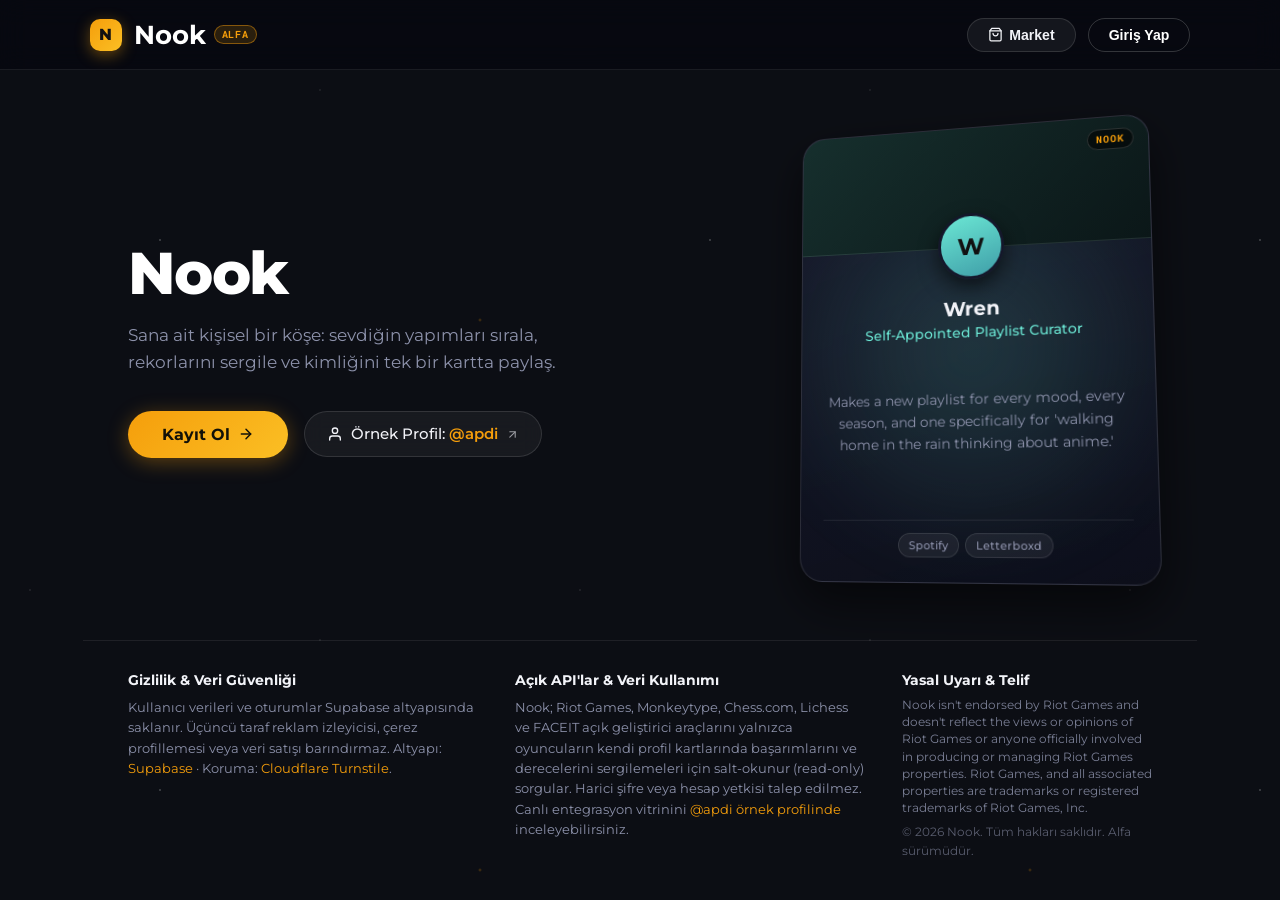
==== index.html @ 64ebdf40 "feat: Add mobile "Add Card" companion card and enhance section management for owners" ====
<!DOCTYPE html>
<html lang="tr">
<head>
    <meta charset="UTF-8">
    <base href="/">
    <meta name="viewport" content="width=device-width, initial-scale=1.0">
    <title>Nook</title>
    <link rel="preconnect" href="https://fonts.googleapis.com">
    <link rel="preconnect" href="https://fonts.gstatic.com" crossorigin>
    <!-- Erken Tema & Font Bootstrap (Zero Waste Critical Asset Loading) -->
    <script>
        (function() {
            try {
                var path = window.location.pathname;
                var cleanPath = path.replace(/^\/Nook\/?/i, '/');
                var match = cleanPath.match(/^\/@([a-zA-Z0-9_]{3,20})(?:\/.*)?$/);
                var user = match ? match[1] : new URLSearchParams(window.location.search).get('user');
                var themeId = 'default';
                var fontUrl = 'https://fonts.googleapis.com/css2?family=Montserrat:wght@400;500;600;700&family=Roboto+Mono:wght@400;500&display=swap';
                var primaryColor = null;

                if (user) {
                    var cached = localStorage.getItem('nook_profile_' + user) || localStorage.getItem('nook_profile_' + user.toLowerCase());
                    if (cached) {
                        var parsed = JSON.parse(cached);
                        if (parsed && parsed.theme_config) {
                            var rawThemeId = parsed.theme_config.theme_id;
                            if (rawThemeId && rawThemeId !== 'default' && /^[a-z0-9_-]{1,50}$/i.test(rawThemeId)) {
                                themeId = rawThemeId;
                            }
                            var rawColor = parsed.theme_config.primary_color;
                            if (typeof rawColor === 'string' && /^#[0-9a-fA-F]{3,8}$/.test(rawColor.trim())) {
                                primaryColor = rawColor.trim();
                            }
                        }
                    }
                }

                if (themeId === 'obsidian-minimal') {
                    fontUrl = 'https://fonts.googleapis.com/css2?family=Cormorant+Garamond:ital,wght@0,400;0,600;0,700;1,400;1,600&family=Plus+Jakarta+Sans:wght@400;500;600;700&display=swap';
                }

                if (themeId !== 'default') {
                    document.documentElement.setAttribute('data-theme', themeId);
                    
                    var themeLink = document.createElement('link');
                    themeLink.id = 'nook-theme-stylesheet';
                    themeLink.rel = 'stylesheet';
                    themeLink.setAttribute('data-loaded-theme', themeId);
                    themeLink.href = 'themes/' + themeId + '/theme.css';
                    document.head.appendChild(themeLink);
                }

                if (primaryColor) {
                    document.documentElement.style.setProperty('--accent-color', primaryColor);
                }

                var fontLink = document.createElement('link');
                fontLink.id = 'nook-theme-fonts';
                fontLink.rel = 'stylesheet';
                fontLink.href = fontUrl;
                document.head.appendChild(fontLink);
            } catch(e) {}
        })();
    </script>
    <meta name="description" content="Sana ait kişisel bir köşe: sevdiğin yapımları sırala, rekorlarını sergile ve kimliğini tek bir kartta paylaş.">
    <meta name="theme-color" content="#0b0e14">
    <meta name="referrer" content="no-referrer-when-downgrade">

    <!-- Favicon & PWA İkonları -->
    <link rel="icon" type="image/svg+xml" href="favicon.svg">
    <link rel="apple-touch-icon" href="favicon.svg">
    <link rel="canonical" href="https://nookhub.space/">

    <!-- Open Graph (Sosyal Medya & Discord Paylaşım Önizlemesi) -->
    <meta property="og:type" content="website">
    <meta property="og:site_name" content="Nook">
    <meta property="og:title" content="Nook — Kişisel Dijital Köşen">
    <meta property="og:description" content="Sana ait kişisel bir köşe: sevdiğin yapımları sırala, rekorlarını sergile ve kimliğini tek bir kartta paylaş.">
    <meta property="og:url" content="https://nookhub.space/">
    <meta property="og:image" content="https://nookhub.space/og-image.png">
    <meta property="og:image:secure_url" content="https://nookhub.space/og-image.png">
    <meta property="og:image:type" content="image/png">
    <meta property="og:image:width" content="1200">
    <meta property="og:image:height" content="630">
    <meta property="og:image:alt" content="Nook">

    <!-- Twitter Card -->
    <meta name="twitter:card" content="summary_large_image">
    <meta name="twitter:title" content="Nook — Kişisel Dijital Köşen">
    <meta name="twitter:description" content="Sana ait kişisel bir köşe: sevdiğin yapımları sırala, rekorlarını sergile ve kimliğini tek bir kartta paylaş.">
    <meta name="twitter:image" content="https://nookhub.space/og-image.png">
    
    <!-- Modüler CSS Katmanları (Cascade Sırası) -->
    <link rel="stylesheet" href="css/tokens.css">
    <link rel="stylesheet" href="css/base.css">
    <link rel="stylesheet" href="css/landing.css">
    <link rel="stylesheet" href="css/front.css">
    <link rel="stylesheet" href="css/back.css">
    <link rel="stylesheet" href="css/modal.css">
    <link rel="stylesheet" href="css/auth.css">

    <script>
        // Profil açılıyorsa ilk frame'den itibaren siyah yükleme ekranını hazırla
        (function() {
            var path = window.location.pathname;
            var cleanPath = path.replace(/^\/Nook\/?/i, '/');
            var match = cleanPath.match(/^\/@([a-zA-Z0-9_]{3,20})(?:\/.*)?$/);
            var initialUser = match ? match[1] : new URLSearchParams(window.location.search).get('user')?.trim();
            window.initialUserParam = initialUser;
            if (initialUser) {
                document.documentElement.classList.add('is-profile-loading');
            }
        })();
    </script>
</head>
<body>

    <!-- 1. PROFİL YÜKLEME EKRANI (FOUC Önleyici & Hata Durumu) -->
    <div id="app-loading-screen" class="app-loading-screen">
        <div class="app-loading-content">
            <div class="app-loading-brand" id="app-loading-brand">N</div>
            <div class="app-loading-user-wrap">
                <span id="app-loading-user" class="app-loading-user"></span>
            </div>
            <div class="app-loading-bar" id="app-loading-bar">
                <div class="app-loading-bar-inner"></div>
            </div>
            <div class="app-loading-error-hint" id="app-loading-error-hint"></div>
        </div>
    </div>
    <script>
        if (initialUserParam) {
            const initialUserEl = document.getElementById('app-loading-user');
            if (initialUserEl) initialUserEl.textContent = initialUserParam;
        }
    </script>

    <!-- 2. İZOLE LANDING PAGE (Karşılama Ekranı) -->
    <div id="landing-screen" class="landing-screen" style="display: none;">
        <div class="landing-starfield"></div>
        
        <!-- 2.1: Sade Üst Menü -->
        <nav class="landing-navbar">
            <a href="./" class="landing-nav-brand">
                <div class="landing-nav-logo-box">N</div>
                <div class="landing-brand-col">
                    <span class="landing-nav-brand-text">Nook</span>
                    <span class="landing-nav-badge">ALFA</span>
                </div>
            </a>
            
            <div class="landing-nav-actions">
                <button type="button" class="landing-nav-login-btn nav-market-trigger-btn" id="landing-market-btn" style="background: rgba(255, 255, 255, 0.06); border: 1px solid rgba(255, 255, 255, 0.12); color: var(--landing-text-primary); display: inline-flex; align-items: center; gap: 6px;">
                    <svg viewBox="0 0 24 24" width="15" height="15" fill="none" stroke="currentColor" stroke-width="2" stroke-linecap="round" stroke-linejoin="round">
                        <path d="M6 2L3 6v14a2 2 0 0 0 2 2h14a2 2 0 0 0 2-2V6l-3-4z"></path>
                        <line x1="3" y1="6" x2="21" y2="6"></line>
                        <path d="M16 10a4 4 0 0 1-8 0"></path>
                    </svg>
                    <span>Market</span>
                </button>

                <button id="hero-login-btn" class="landing-nav-login-btn">Giriş Yap</button>
                
                <div id="landing-user-menu" class="landing-nav-user-menu" style="display: none;">
                    <button class="landing-nav-user-trigger" id="landing-user-trigger">
                        <span id="landing-user-name" class="landing-nav-user-name">Kullanıcı</span>
                        <svg viewBox="0 0 24 24" width="16" height="16" fill="none" stroke="currentColor" stroke-width="2" stroke-linecap="round" stroke-linejoin="round"><polyline points="6 9 12 15 18 9"></polyline></svg>
                    </button>
                    <div class="landing-nav-dropdown" id="landing-nav-dropdown">
                        <a href="#" id="landing-go-profile" class="landing-nav-dropdown-item">Sayfam</a>
                        <button id="landing-logout-btn" class="landing-nav-dropdown-item text-danger">Çıkış Yap</button>
                    </div>
                </div>
            </div>
        </nav>

        <!-- İçerik Kapsayıcısı -->
        <main class="landing-main-wrap">

            <!-- 2.2: Hero Bölümü (Sade Manşet & 3D Flip Kart) -->
            <section class="landing-hero" id="about">
                <div class="landing-hero-left">
                    <h1 class="landing-hero-title">Nook</h1>
                    <p class="landing-hero-subtitle">
                        Sana ait kişisel bir köşe: sevdiğin yapımları sırala, rekorlarını sergile ve kimliğini tek bir kartta paylaş.
                    </p>
                    <div class="landing-hero-cta-group">
                        <button class="landing-hero-cta-btn" id="hero-start-btn">
                            Kayıt Ol
                            <svg width="16" height="16" viewBox="0 0 24 24" fill="none" stroke="currentColor" stroke-width="2.2" stroke-linecap="round" stroke-linejoin="round">
                                <line x1="5" y1="12" x2="19" y2="12"></line>
                                <polyline points="12 5 19 12 12 19"></polyline>
                            </svg>
                        </button>
                        <a href="/@apdi" class="landing-hero-demo-link" id="hero-demo-link" title="Örnek Profili İncele (@apdi)">
                            <svg width="16" height="16" viewBox="0 0 24 24" fill="none" stroke="currentColor" stroke-width="2" stroke-linecap="round" stroke-linejoin="round">
                                <path d="M20 21v-2a4 4 0 0 0-4-4H8a4 4 0 0 0-4 4v2"></path>
                                <circle cx="12" cy="7" r="4"></circle>
                            </svg>
                            <span>Örnek Profil: <strong>@apdi</strong></span>
                            <svg width="13" height="13" viewBox="0 0 24 24" fill="none" stroke="currentColor" stroke-width="2" stroke-linecap="round" stroke-linejoin="round" class="landing-demo-arrow">
                                <line x1="7" y1="17" x2="17" y2="7"></line>
                                <polyline points="7 7 17 7 17 17"></polyline>
                            </svg>
                        </a>
                    </div>
                </div>

                <div class="landing-hero-right">
                    <div class="tilted-visual-wrapper">
                        <div class="flip-card-inner" id="hero-flip-card">
                            <!-- Ön Yüz: Dinamik Demo Profil Kartı -->
                            <div class="flip-card-front" id="flip-front-trigger" style="cursor: pointer;" title="Giriş / Kayıt için tıkla">
                                <div class="nook-profile-card nook-user-card-preview" data-nook-card data-nook-key="hero-card"></div>
                            </div>

                            <!-- Arka Yüz: Giriş ve Kayıt Formu -->
                            <div class="flip-card-back">
                                <div class="landing-box" id="main-landing-box">
                                    <button class="landing-box-close" id="flip-back-btn">&times;</button>
                                    <h2 id="landing-main-title" class="landing-title">Nook</h2>
                                    
                                    <div class="landing-form-container" id="landing-main-form">
                                        <div id="landing-username-group">
                                            <input type="text" id="landing-username" class="landing-auth-input" placeholder="Kullanıcı Adı (Örn: apdi)" autocomplete="off">
                                        </div>
                                        <div>
                                            <input type="email" id="landing-email" class="landing-auth-input" placeholder="E-posta" autocomplete="email">
                                        </div>
                                        <div>
                                            <input type="password" id="landing-password" class="landing-auth-input" placeholder="Şifre">
                                        </div>
                                        <div class="landing-aux-links" id="landing-aux-links">
                                            <button type="button" class="auth-link-btn" id="landing-forgot-trigger">Şifremi unuttum</button>
                                        </div>
                                        <div class="auth-error-box" id="landing-error-box" style="display: none;"></div>
                                        
                                        <div id="landing-turnstile" class="cf-turnstile"></div>

                                        <button id="landing-submit-btn" class="landing-submit-btn">Giriş Yap</button>
                                        
                                        <div class="landing-auth-switch">
                                            <span id="landing-switch-text">Hesabın yok mu?</span>
                                            <button type="button" id="landing-switch-action" class="landing-auth-switch-btn">Kayıt Ol</button>
                                        </div>
                                    </div>

                                    <div class="landing-form-container" id="landing-forgot-form" style="display: none;">
                                        <p class="auth-info-desc">Hesabına kayıtlı e-posta adresini gir, sana şifre sıfırlama bağlantısı gönderelim.</p>
                                        <div>
                                            <input type="email" id="landing-forgot-email" class="landing-auth-input" placeholder="E-posta" autocomplete="email">
                                        </div>
                                        <div class="auth-error-box" id="landing-forgot-error-box" style="display: none;"></div>
                                        <div id="landing-forgot-turnstile" class="cf-turnstile"></div>
                                        <button id="landing-forgot-submit-btn" class="landing-submit-btn">Sıfırlama Bağlantısı Gönder</button>
                                        <div class="landing-auth-switch">
                                            <button type="button" id="landing-forgot-back-btn" class="landing-auth-switch-btn">← Giriş Yap'a Dön</button>
                                        </div>
                                    </div>
                                </div>
                            </div>
                        </div>
                    </div>
                </div>
            </section>

            <!-- 2.3: Sade Alfa Footer (Veri Politikası, API Bilgilendirmesi & Yasal Uyarı) -->
            <footer class="landing-alfa-footer">
                <div class="alfa-footer-col">
                    <h4>Gizlilik &amp; Veri Güvenliği</h4>
                    <p>Kullanıcı verileri ve oturumlar Supabase altyapısında saklanır. Üçüncü taraf reklam izleyicisi, çerez profillemesi veya veri satışı barındırmaz. Altyapı: <a href="https://supabase.com" target="_blank" rel="noopener">Supabase</a> · Koruma: <a href="https://www.cloudflare.com/products/turnstile/" target="_blank" rel="noopener">Cloudflare Turnstile</a>.</p>
                </div>
                <div class="alfa-footer-col">
                    <h4>Açık API'lar &amp; Veri Kullanımı</h4>
                    <p>Nook; Riot Games, Monkeytype, Chess.com, Lichess ve FACEIT açık geliştirici araçlarını yalnızca oyuncuların kendi profil kartlarında başarımlarını ve derecelerini sergilemeleri için salt-okunur (read-only) sorgular. Harici şifre veya hesap yetkisi talep edilmez. Canlı entegrasyon vitrinini <a href="/@apdi">@apdi örnek profilinde</a> inceleyebilirsiniz.</p>
                </div>
                <div class="alfa-footer-col">
                    <h4>Yasal Uyarı &amp; Telif</h4>
                    <p style="font-size: 0.74rem; line-height: 1.45; opacity: 0.85; margin-bottom: 6px;">Nook isn't endorsed by Riot Games and doesn't reflect the views or opinions of Riot Games or anyone officially involved in producing or managing Riot Games properties. Riot Games, and all associated properties are trademarks or registered trademarks of Riot Games, Inc.</p>
                    <p style="font-size: 0.74rem; opacity: 0.6;">&copy; 2026 Nook. Tüm hakları saklıdır. Alfa sürümüdür.</p>
                </div>
            </footer>
        </main>
    </div>

    <!-- 3. PROFİL ÜST MENÜ BARI (Top Nav) -->
    <header class="top-nav" id="profileTopNav" style="display: none;">
        <a href="./" class="top-nav-brand" id="topNavHome" title="Landing Page">
            <span class="nav-logo">N</span>
            <span class="nav-brand-text">Nook</span>
        </a>
        <div class="top-nav-actions">
            <!-- Market Butonu -->
            <button class="top-nav-btn nav-market-trigger-btn" id="nav-market-trigger" title="Tema Marketi">
                <svg viewBox="0 0 24 24" width="16" height="16" fill="none" stroke="currentColor" stroke-width="2" stroke-linecap="round" stroke-linejoin="round">
                    <path d="M6 2L3 6v14a2 2 0 0 0 2 2h14a2 2 0 0 0 2-2V6l-3-4z"></path>
                    <line x1="3" y1="6" x2="21" y2="6"></line>
                    <path d="M16 10a4 4 0 0 1-8 0"></path>
                </svg>
                <span class="login-text">Market</span>
            </button>

            <!-- Giriş yapılmadığında görünen buton -->
            <button class="top-nav-btn" id="auth-login-trigger" title="Giriş Yap">
                <svg viewBox="0 0 24 24" width="16" height="16" fill="none" stroke="currentColor" stroke-width="2" stroke-linecap="round" stroke-linejoin="round">
                    <path d="M20 21v-2a4 4 0 0 0-4-4H8a4 4 0 0 0-4 4v2"></path>
                    <circle cx="12" cy="7" r="4"></circle>
                </svg>
                <span class="login-text" id="auth-login-text">Giriş Yap</span>
            </button>

            <!-- Giriş yapıldığında görünen profil dropdown menüsü -->
            <div class="user-dropdown-wrapper" id="profile-user-menu" style="display: none;">
                <button class="top-nav-btn" id="profile-user-trigger" title="Kullanıcı Menüsü">
                    <svg viewBox="0 0 24 24" width="16" height="16" fill="none" stroke="currentColor" stroke-width="2" stroke-linecap="round" stroke-linejoin="round">
                        <path d="M20 21v-2a4 4 0 0 0-4-4H8a4 4 0 0 0-4 4v2"></path>
                        <circle cx="12" cy="7" r="4"></circle>
                    </svg>
                    <span class="login-text" id="profile-user-name">Kullanıcı</span>
                    <svg viewBox="0 0 24 24" width="13" height="13" fill="none" stroke="currentColor" stroke-width="2.5" stroke-linecap="round" stroke-linejoin="round" style="margin-left: 2px; opacity: 0.7;">
                        <polyline points="6 9 12 15 18 9"></polyline>
                    </svg>
                </button>
                <div class="user-dropdown-panel" id="profile-user-dropdown">
                    <button type="button" class="user-dropdown-item" id="nav-item-account">
                        <svg viewBox="0 0 24 24" width="15" height="15" fill="none" stroke="currentColor" stroke-width="2" stroke-linecap="round" stroke-linejoin="round" style="margin-right: 8px;">
                            <path d="M20 21v-2a4 4 0 0 0-4-4H8a4 4 0 0 0-4 4v2"></path>
                            <circle cx="12" cy="7" r="4"></circle>
                        </svg>
                        Hesabım
                    </button>
                    <button type="button" class="user-dropdown-item" id="nav-item-copy-link">
                        <svg viewBox="0 0 24 24" width="15" height="15" fill="none" stroke="currentColor" stroke-width="2" stroke-linecap="round" stroke-linejoin="round" style="margin-right: 8px;">
                            <rect x="9" y="9" width="13" height="13" rx="2" ry="2"></rect>
                            <path d="M5 15H4a2 2 0 0 1-2-2V4a2 2 0 0 1 2-2h9a2 2 0 0 1 2 2v1"></path>
                        </svg>
                        Sayfa Linkini Kopyala
                    </button>
                    <button type="button" class="user-dropdown-item" id="nav-item-sections">
                        <svg viewBox="0 0 24 24" width="15" height="15" fill="none" stroke="currentColor" stroke-width="2" stroke-linecap="round" stroke-linejoin="round" style="margin-right: 8px;">
                            <rect x="3" y="3" width="7" height="7" rx="1.5"></rect>
                            <rect x="14" y="3" width="7" height="7" rx="1.5"></rect>
                            <rect x="3" y="14" width="7" height="7" rx="1.5"></rect>
                            <line x1="17.5" y1="14" x2="17.5" y2="21"></line>
                            <line x1="14" y1="17.5" x2="21" y2="17.5"></line>
                        </svg>
                        Alanları Yönet
                    </button>
                    <button type="button" class="user-dropdown-item" id="nav-item-appearance">
                        <span class="user-theme-dot" id="nav-theme-dot"></span>
                        <span style="flex: 1; text-align: left;">Görünüm & Tema</span>
                        <svg viewBox="0 0 24 24" width="14" height="14" fill="none" stroke="currentColor" stroke-width="2" stroke-linecap="round" stroke-linejoin="round" style="opacity: 0.65;">
                            <circle cx="12" cy="12" r="3"></circle>
                            <path d="M19.4 15a1.65 1.65 0 0 0 .33 1.82l.06.06a2 2 0 0 1 0 2.83 2 2 0 0 1-2.83 0l-.06-.06a1.65 1.65 0 0 0-1.82-.33 1.65 1.65 0 0 0-1 1.51V21a2 2 0 0 1-2 2 2 2 0 0 1-2-2v-.09A1.65 1.65 0 0 0 9 19.4a1.65 1.65 0 0 0-1.82.33l-.06.06a2 2 0 0 1-2.83 0 2 2 0 0 1 0-2.83l.06-.06a1.65 1.65 0 0 0 .33-1.82 1.65 1.65 0 0 0-1.51-1H3a2 2 0 0 1-2-2 2 2 0 0 1 2-2h.09A1.65 1.65 0 0 0 4.6 9a1.65 1.65 0 0 0-.33-1.82l-.06-.06a2 2 0 0 1 0-2.83 2 2 0 0 1 2.83 0l.06.06a1.65 1.65 0 0 0 1.82.33H9a1.65 1.65 0 0 0 1-1.51V3a2 2 0 0 1 2-2 2 2 0 0 1 2 2v.09a1.65 1.65 0 0 0 1 1.51 1.65 1.65 0 0 0 1.82-.33l.06-.06a2 2 0 0 1 2.83 0 2 2 0 0 1 0 2.83l-.06.06a1.65 1.65 0 0 0-.33 1.82V9a1.65 1.65 0 0 0 1.51 1H21a2 2 0 0 1 2 2 2 2 0 0 1-2 2h-.09a1.65 1.65 0 0 0-1.51 1z"></path>
                        </svg>
                    </button>
                    <button type="button" class="user-dropdown-item text-danger" id="nav-item-logout">
                        <svg viewBox="0 0 24 24" width="15" height="15" fill="none" stroke="currentColor" stroke-width="2" stroke-linecap="round" stroke-linejoin="round" style="margin-right: 8px;">
                            <path d="M9 21H5a2 2 0 0 1-2-2V5a2 2 0 0 1 2-2h4"></path>
                            <polyline points="16 17 21 12 16 7"></polyline>
                            <line x1="21" y1="12" x2="9" y2="12"></line>
                        </svg>
                        Çıkış Yap
                    </button>
                </div>
            </div>
        </div>
    </header>

    <!-- Arka plan ortamı -->
    <div class="ambient-background" id="ambientBackground" style="display: none;"></div>

    <!-- Sahne ve 5:7 Kart Kapsayıcısı -->
    <main class="stage" id="profileStage" style="display: none;">
        <div class="card-container" id="cardContainer">
            <!-- Sol Kenar: Ribbon / Flag Butonları -->
            <div class="card-flags-wrapper" id="cardFlagsWrapper">
                <button type="button" class="card-flag-btn flag-trophies" id="triggerTrophiesBtn" data-section="gaming" hidden aria-label="Gaming" title="Gaming (Oyunlar)">
                    <span class="flag-icon">
                        <svg viewBox="0 0 24 24" width="16" height="16" fill="none" stroke="currentColor" stroke-width="2.2" stroke-linecap="round" stroke-linejoin="round">
                            <line x1="6" y1="12" x2="10" y2="12"></line>
                            <line x1="8" y1="10" x2="8" y2="14"></line>
                            <line x1="15" y1="13" x2="15.01" y2="13"></line>
                            <line x1="18" y1="11" x2="18.01" y2="11"></line>
                            <rect x="2" y="6" width="20" height="12" rx="4"></rect>
                        </svg>
                    </span>
                </button>
                <button type="button" class="card-flag-btn flag-widgets" id="triggerWidgetsBtn" data-section="widgets" hidden aria-label="Widgets" title="Widgets (Yetenek & Alışkanlık)">
                    <span class="flag-icon">
                        <svg viewBox="0 0 24 24" width="16" height="16" fill="none" stroke="currentColor" stroke-width="2.2" stroke-linecap="round" stroke-linejoin="round">
                            <rect x="3" y="3" width="7" height="7" rx="1.5"></rect>
                            <rect x="14" y="3" width="7" height="7" rx="1.5"></rect>
                            <rect x="14" y="14" width="7" height="7" rx="1.5"></rect>
                            <rect x="3" y="14" width="7" height="7" rx="1.5"></rect>
                        </svg>
                    </span>
                </button>
                <button type="button" class="card-flag-btn flag-achievements" id="triggerAchievementsBtn" data-section="achievements" hidden aria-label="Trophies (Beta)" title="Trophies (Beta)">
                    <span class="flag-icon">
                        <svg viewBox="0 0 24 24" width="16" height="16" fill="none" stroke="currentColor" stroke-width="2.2" stroke-linecap="round" stroke-linejoin="round">
                            <path d="M6 9H4.5a2.5 2.5 0 0 1 0-5H6"></path>
                            <path d="M18 9h1.5a2.5 2.5 0 0 0 0-5H18"></path>
                            <path d="M4 22h16"></path>
                            <path d="M10 14.66V17c0 .55-.45 1-1 1H7v4h10v-4h-2c-.55 0-1-.45-1-1v-2.34"></path>
                            <path d="M6 4h12a2 2 0 0 1 2 2v3a6 6 0 0 1-12 0V6a2 2 0 0 1 2-2z"></path>
                        </svg>
                    </span>
                </button>
                <button type="button" class="card-flag-btn flag-showcase" id="triggerShowcaseBtn" data-section="showcase" hidden aria-label="Showcase" title="Showcase (Vitrin)">
                    <span class="flag-icon">
                        <svg viewBox="0 0 24 24" width="16" height="16" fill="none" stroke="currentColor" stroke-width="2.2" stroke-linecap="round" stroke-linejoin="round">
                            <polygon points="12 2 15.09 8.26 22 9.27 17 14.14 18.18 21.02 12 17.77 5.82 21.02 7 14.14 2 9.27 8.91 8.26 12 2"></polygon>
                        </svg>
                    </span>
                </button>
                <!-- Alan Ekle Flag'i (Yalnızca sahip için, 4 alanın tümü ekliyse gizlenir) -->
                <button type="button" class="card-flag-btn flag-add" id="triggerAddSectionBtn" aria-label="Alan Ekle" title="Alan Ekle" hidden>
                    <span class="flag-icon">
                        <svg viewBox="0 0 24 24" width="16" height="16" fill="none" stroke="currentColor" stroke-width="2.6" stroke-linecap="round" stroke-linejoin="round">
                            <line x1="12" y1="5" x2="12" y2="19"></line>
                            <line x1="5" y1="12" x2="19" y2="12"></line>
                        </svg>
                    </span>
                </button>
            </div>

            <div class="nook-card" id="nookCard">
                
                <!-- ÖN YÜZ (VİTRİN) -->
                <section class="card-face card-front" id="cardFront">
                    <div class="theme-overlay" aria-hidden="true"></div>
                    <!-- 1. Bölge: Üst Kimlik -->
                    <header class="identity-zone">
                        <div class="banner-box">
                            <img src="" alt="Banner" class="banner-img" id="bannerImg">
                        </div>
                        <div class="avatar-box">
                            <img src="" alt="Avatar" class="avatar-img" id="avatarImg">
                        </div>
                        <h1 class="profile-name" id="profileName">-</h1>
                        <p class="profile-title" id="profileTitle">-</p>
                    </header>

                    <!-- 2. Bölge: Esnek Gövde (Alıntı / Bio) -->
                    <div class="bio-zone">
                        <p class="profile-bio" id="profileBio">-</p>
                    </div>

                    <!-- 3. Bölge: Taban (Tag Izgarası) -->
                    <footer class="tags-zone" id="tagsZone">
                        <div class="tags-grid" id="tagsGrid"></div>
                    </footer>
                </section>

                <!-- ARKA YÜZ (SAF BAĞLANTILAR) -->
                <section class="card-face card-back" id="cardBack">
                    <div class="theme-overlay" aria-hidden="true"></div>
                    <div class="back-links-container" id="backLinksContainer">
                        <header class="back-links-header">
                            <button class="nook-icon-btn back-btn" id="flipToFrontBtn" data-action="flip-to-front" title="Ön Yüze Dön">
                                <svg viewBox="0 0 24 24" width="18" height="18" fill="none" stroke="currentColor" stroke-width="2.5">
                                    <polyline points="15 18 9 12 15 6"></polyline>
                                </svg>
                            </button>
                            <div class="back-links-title-wrap">
                                <h2 class="back-links-title">Bağlantılar</h2>
                            </div>
                        </header>
                        <div class="back-links-body scrollable-fade" id="linksScrollWrap">
                            <div class="links-wrapper" id="links-wrapper"></div>
                        </div>
                    </div>
                </section>

            </div>
        </div>

        <!-- SOL SAHNE: DİNAMİK EŞLİKÇİ KART (GAMING / WIDGETS / TROPHIES WING) -->
        <div class="companion-card trophies-companion-card" id="trophiesCompanionCard" style="display: none;">
            <!-- Kök İçerik Alanı (Master & Detail) -->
            <div class="companion-view-master" id="trophiesMasterView">
                <div class="companion-header">
                    <div class="companion-title-row">
                        <div class="companion-brand brand-trophies" id="trophiesBrandWrap">
                            <div class="companion-brand-icon icon-trophies" id="trophiesBrandIcon">
                                <svg viewBox="0 0 24 24" width="16" height="16" fill="none" stroke="currentColor" stroke-width="2.2" stroke-linecap="round" stroke-linejoin="round">
                                    <line x1="6" y1="12" x2="10" y2="12"></line>
                                    <line x1="8" y1="10" x2="8" y2="14"></line>
                                    <line x1="15" y1="13" x2="15.01" y2="13"></line>
                                    <line x1="18" y1="11" x2="18.01" y2="11"></line>
                                    <rect x="2" y="6" width="20" height="12" rx="4"></rect>
                                </svg>
                            </div>
                            <h3 class="companion-title" id="trophiesMasterTitle">Gaming</h3>
                        </div>
                        <div class="companion-nav-right">
                            <!-- Alanı Kaldır Butonu (Yalnızca sahip için) -->
                            <button type="button" class="nook-icon-btn companion-action-btn section-delete-btn" id="trophiesSectionDeleteBtn" title="Alanı Kaldır" aria-label="Alanı Kaldır">
                                <svg viewBox="0 0 24 24" width="15" height="15" fill="none" stroke="currentColor" stroke-width="2">
                                    <polyline points="3 6 5 6 21 6"></polyline>
                                    <path d="M19 6v14a2 2 0 0 1-2 2H7a2 2 0 0 1-2-2V6m3 0V4a2 2 0 0 1 2-2h4a2 2 0 0 1 2 2v2"></path>
                                </svg>
                            </button>
                            <button class="nook-icon-btn companion-close-btn" id="trophiesCloseBtn" title="Kapat" aria-label="Kapat">
                                <svg viewBox="0 0 24 24" width="16" height="16" fill="none" stroke="currentColor" stroke-width="2.5" stroke-linecap="round" stroke-linejoin="round">
                                    <line x1="18" y1="6" x2="6" y2="18"></line>
                                    <line x1="6" y1="6" x2="18" y2="18"></line>
                                </svg>
                            </button>
                        </div>
                    </div>
                </div>
                <div class="companion-body scrollable-fade" id="trophiesMasterList"></div>
            </div>

            <!-- Gaming Detay Görünümü -->
            <div class="companion-view-detail" id="trophiesDetailView" style="display: none;">
                <div class="companion-header">
                    <div class="companion-title-row">
                        <div class="companion-nav-left">
                            <button type="button" class="companion-back-btn" id="trophiesBackBtn" title="Geri">
                                <svg viewBox="0 0 24 24" width="16" height="16" fill="none" stroke="currentColor" stroke-width="2.5" stroke-linecap="round" stroke-linejoin="round">
                                    <line x1="19" y1="12" x2="5" y2="12"></line>
                                    <polyline points="12 19 5 12 12 5"></polyline>
                                </svg>
                            </button>
                            <h3 class="companion-title" id="trophiesDetailTitle">Oyun</h3>
                        </div>
                        <div class="companion-nav-right">
                            <button type="button" class="nook-icon-btn companion-action-btn item-del-trigger-btn" id="trophiesDeleteActiveBtn" title="Oyunu Sil" style="display: none;">
                                <svg viewBox="0 0 24 24" width="15" height="15" fill="none" stroke="currentColor" stroke-width="2">
                                    <polyline points="3 6 5 6 21 6"></polyline>
                                    <path d="M19 6v14a2 2 0 0 1-2 2H7a2 2 0 0 1-2-2V6m3 0V4a2 2 0 0 1 2-2h4a2 2 0 0 1 2 2v2"></path>
                                </svg>
                            </button>
                            <button type="button" class="nook-icon-btn companion-edit-toggle-btn" id="trophiesEditToggleBtn" title="Oyunu Düzenle" style="display: none;">
                                <svg viewBox="0 0 24 24" width="15" height="15" fill="none" stroke="currentColor" stroke-width="2">
                                    <path d="M11 4H4a2 2 0 0 0-2 2v14a2 2 0 0 0 2 2h14a2 2 0 0 0 2-2v-7"></path>
                                    <path d="M18.5 2.5a2.121 2.121 0 0 1 3 3L12 15l-4 1 1-4 9.5-9.5z"></path>
                                </svg>
                            </button>
                            <button class="nook-icon-btn companion-close-btn" id="trophiesDetailCloseBtn" title="Kapat" aria-label="Kapat">
                                <svg viewBox="0 0 24 24" width="16" height="16" fill="none" stroke="currentColor" stroke-width="2.5" stroke-linecap="round" stroke-linejoin="round">
                                    <line x1="18" y1="6" x2="6" y2="18"></line>
                                    <line x1="6" y1="6" x2="18" y2="18"></line>
                                </svg>
                            </button>
                        </div>
                    </div>
                </div>
                <div class="companion-body scrollable-fade" id="trophiesDetailBody"></div>
                <div class="companion-footer" id="trophiesDetailFooter" style="display: none;"></div>
            </div>
        </div>

        <!-- SAĞ SAHNE: TOPS EŞLİKÇİ KART (SHOWCASE WING) -->
        <div class="companion-card tops-companion-card" id="topsCompanionCard" style="display: none;">
            <!-- Showcase Kök Liste Ekranı (Master View) -->
            <div class="companion-view-master" id="showcaseMasterView">
                <div class="companion-header">
                    <div class="companion-title-row">
                        <div class="companion-brand brand-showcase">
                            <div class="companion-brand-icon icon-showcase">
                                <svg viewBox="0 0 24 24" width="16" height="16" fill="none" stroke="currentColor" stroke-width="2" stroke-linecap="round" stroke-linejoin="round">
                                    <path d="M8 21h8"></path>
                                    <path d="M12 17v4"></path>
                                    <path d="M7 4h10v5a5 5 0 0 1-10 0V4z"></path>
                                    <path d="M7 6H4a2 2 0 0 0-2 2v1a4 4 0 0 0 4 4h1"></path>
                                    <path d="M17 6h3a2 2 0 0 1 2 2v1a4 4 0 0 1-4 4h-1"></path>
                                </svg>
                            </div>
                            <h3 class="companion-title">Showcase</h3>
                        </div>
                        <div class="companion-nav-right">
                            <!-- Alanı Kaldır Butonu (Yalnızca sahip için) -->
                            <button type="button" class="nook-icon-btn companion-action-btn section-delete-btn" id="showcaseSectionDeleteBtn" title="Alanı Kaldır" aria-label="Alanı Kaldır">
                                <svg viewBox="0 0 24 24" width="15" height="15" fill="none" stroke="currentColor" stroke-width="2">
                                    <polyline points="3 6 5 6 21 6"></polyline>
                                    <path d="M19 6v14a2 2 0 0 1-2 2H7a2 2 0 0 1-2-2V6m3 0V4a2 2 0 0 1 2-2h4a2 2 0 0 1 2 2v2"></path>
                                </svg>
                            </button>
                            <button class="nook-icon-btn companion-close-btn" id="companionCloseBtn" title="Vitirini Kapat" aria-label="Vitirini Kapat">
                                <svg viewBox="0 0 24 24" width="16" height="16" fill="none" stroke="currentColor" stroke-width="2.5" stroke-linecap="round" stroke-linejoin="round">
                                    <line x1="18" y1="6" x2="6" y2="18"></line>
                                    <line x1="6" y1="6" x2="18" y2="18"></line>
                                </svg>
                            </button>
                        </div>
                    </div>
                </div>
                <div class="companion-body scrollable-fade" id="showcaseMasterList"></div>
            </div>

            <!-- Showcase Detay Ekranı (Detail View) -->
            <div class="companion-view-detail" id="showcaseDetailView" style="display: none;">
                <div class="companion-header">
                    <div class="companion-title-row">
                        <div class="companion-nav-left">
                            <button type="button" class="companion-back-btn" id="showcaseBackBtn" title="Listelere Geri Dön">
                                <svg viewBox="0 0 24 24" width="16" height="16" fill="none" stroke="currentColor" stroke-width="2.5" stroke-linecap="round" stroke-linejoin="round">
                                    <line x1="19" y1="12" x2="5" y2="12"></line>
                                    <polyline points="12 19 5 12 12 5"></polyline>
                                </svg>
                            </button>
                            <h3 class="companion-title companion-editable-title" id="companionMetaTitle">Liste</h3>
                        </div>
                        <div class="companion-nav-right">
                            <!-- Tüm Listeyi Sil Butonu (Yalnızca Düzenle açıkken görünür) -->
                            <button type="button" class="nook-icon-btn companion-action-btn delete-all-list-btn" id="showcaseDeleteListBtn" title="Tüm Listeyi Sil" style="display: none;">
                                <svg viewBox="0 0 24 24" width="15" height="15" fill="none" stroke="currentColor" stroke-width="2">
                                    <polyline points="3 6 5 6 21 6"></polyline>
                                    <path d="M19 6v14a2 2 0 0 1-2 2H7a2 2 0 0 1-2-2V6m3 0V4a2 2 0 0 1 2-2h4a2 2 0 0 1 2 2v2"></path>
                                </svg>
                            </button>
                            <!-- Kompakt Düzenleme Modu Toggle Butonu (Sahip için) -->
                            <button type="button" class="nook-icon-btn companion-edit-toggle-btn" id="showcaseEditToggleBtn" title="Listeyi Düzenle" style="display: none;">
                                <svg viewBox="0 0 24 24" width="15" height="15" fill="none" stroke="currentColor" stroke-width="2">
                                    <path d="M11 4H4a2 2 0 0 0-2 2v14a2 2 0 0 0 2 2h14a2 2 0 0 0 2-2v-7"></path>
                                    <path d="M18.5 2.5a2.121 2.121 0 0 1 3 3L12 15l-4 1 1-4 9.5-9.5z"></path>
                                </svg>
                            </button>
                            <button class="nook-icon-btn companion-close-btn" id="showcaseDetailCloseBtn" title="Vitirini Kapat" aria-label="Vitirini Kapat">
                                <svg viewBox="0 0 24 24" width="16" height="16" fill="none" stroke="currentColor" stroke-width="2.5" stroke-linecap="round" stroke-linejoin="round">
                                    <line x1="18" y1="6" x2="6" y2="18"></line>
                                    <line x1="6" y1="6" x2="18" y2="18"></line>
                                </svg>
                            </button>
                        </div>
                    </div>
                </div>

                <!-- 3'lü Afiş Vitrini Gövdesi -->
                <div class="companion-body scrollable-fade" id="companionBody"></div>

                <!-- Bloğun En Altındaki Harici Link / Inline Link Input Bölgesi -->
                <div class="companion-footer" id="companionFooter"></div>
            </div>
        </div>

        <!-- MOBİL SAHNE: SAHİP İÇİN BOŞ DURUM "KART EKLE" KARTI -->
        <div class="companion-card add-section-companion-card" id="addSectionCompanionCard" style="display: none;">
            <div class="add-section-card-inner">
                <div class="add-section-card-badge" aria-hidden="true">
                    <svg viewBox="0 0 24 24" width="28" height="28" fill="none" stroke="currentColor" stroke-width="2" stroke-linecap="round" stroke-linejoin="round">
                        <line x1="12" y1="5" x2="12" y2="19"></line>
                        <line x1="5" y1="12" x2="19" y2="12"></line>
                    </svg>
                </div>
                <h3 class="add-section-card-title">İlk Kartını Ekle</h3>
                <p class="add-section-card-desc">
                    Gaming, Widget, Başarımlar veya Showcase alanlarından birini ekleyerek profilini zenginleştir.
                </p>
                <button type="button" class="add-section-card-btn" id="mobileAddSectionCardBtn">
                    <svg viewBox="0 0 24 24" width="16" height="16" fill="none" stroke="currentColor" stroke-width="2.4" stroke-linecap="round" stroke-linejoin="round">
                        <line x1="12" y1="5" x2="12" y2="19"></line>
                        <line x1="5" y1="12" x2="19" y2="12"></line>
                    </svg>
                    <span>Kart Ekle</span>
                </button>
                <p class="add-section-card-hint">
                    Daha sonra sağ üstteki <strong>Hesabım &gt; Alanları Yönet</strong> menüsünden de yeni kartlar ekleyebilirsin.
                </p>
            </div>
        </div>

    </main>

    <!-- AUTH MODAL (GİRİŞ & KAYIT) -->
    <div id="auth-modal" class="auth-modal">
        <div class="auth-modal-backdrop" id="auth-modal-backdrop"></div>
        <div class="auth-modal-box">
            <div class="auth-modal-header">
                <h3 class="auth-modal-title" id="auth-title">Giriş Yap</h3>
                <button class="auth-modal-close" id="auth-modal-close" aria-label="Kapat">&times;</button>
            </div>

            <div id="auth-form-container" class="auth-form-container">
                <div class="auth-input-group" id="auth-username-group" style="display: none;">
                    <input type="text" id="auth-username" class="auth-input" placeholder="Kullanıcı Adı (Örn: apdi)">
                </div>
                <div class="auth-input-group">
                    <input type="email" id="auth-email" class="auth-input" placeholder="E-posta">
                </div>
                <div class="auth-input-group">
                    <input type="password" id="auth-password" class="auth-input" placeholder="Şifre">
                </div>
                
                <div class="auth-aux-links" id="auth-aux-links">
                    <button type="button" class="auth-link-btn" id="auth-forgot-trigger">Şifremi unuttum</button>
                </div>

                <div id="auth-error-box" class="auth-error-box" style="display: none;"></div>

                <div id="auth-turnstile" class="cf-turnstile"></div>

                <button type="button" id="auth-submit-btn" class="auth-submit-btn">Giriş Yap</button>

                <div class="auth-switch">
                    <span id="auth-switch-text">Hesabın yok mu?</span>
                    <button type="button" id="auth-switch-action" class="auth-switch-btn">Kayıt Ol</button>
                </div>
            </div>

            <!-- ŞİFREMİ UNUTTUM GÖRÜNÜMÜ -->
            <div id="auth-forgot-container" class="auth-form-container" style="display: none;">
                <p class="auth-info-desc">Hesabına kayıtlı e-posta adresini gir, sana şifre sıfırlama bağlantısı gönderelim.</p>
                <div class="auth-input-group">
                    <input type="email" id="auth-forgot-email" class="auth-input" placeholder="E-posta Adresi">
                </div>
                
                <div id="auth-forgot-error-box" class="auth-error-box" style="display: none;"></div>
                <div id="auth-forgot-turnstile" class="cf-turnstile"></div>

                <button type="button" id="auth-forgot-submit-btn" class="auth-submit-btn">Sıfırlama Bağlantısı Gönder</button>

                <div class="auth-switch">
                    <button type="button" id="auth-forgot-back-btn" class="auth-switch-btn">← Giriş Yap'a Dön</button>
                </div>
            </div>

            <!-- ŞİFRE KURTARMA (RECOVERY / YENİ ŞİFRE) GÖRÜNÜMÜ -->
            <div id="auth-recovery-container" class="auth-form-container" style="display: none;">
                <p class="auth-info-desc">Lütfen hesabın için yeni ve güçlü bir şifre belirle.</p>
                <div class="auth-input-group">
                    <input type="password" id="auth-recovery-password" class="auth-input" placeholder="Yeni Şifre (En az 8 karakter)">
                </div>
                <div class="auth-input-group">
                    <input type="password" id="auth-recovery-password-confirm" class="auth-input" placeholder="Yeni Şifre (Tekrar)">
                </div>

                <div id="auth-recovery-error-box" class="auth-error-box" style="display: none;"></div>

                <button type="button" id="auth-recovery-submit-btn" class="auth-submit-btn">Şifreyi Güncelle ve Giriş Yap</button>
            </div>

            <!-- HESABIM GÖRÜNÜMÜ -->
            <div id="auth-logged-in-view" class="auth-logged-in-view" style="display: none;">
                <div class="account-card-header">
                    <div class="account-user-badge">
                        <div class="account-avatar-placeholder" id="account-avatar-initial">@</div>
                        <div class="account-user-info">
                            <span class="account-username" id="account-display-username">@kullanici</span>
                            <span class="account-email" id="account-display-email">email@ornek.com</span>
                        </div>
                    </div>
                    <a href="#" id="account-page-link" class="account-profile-link" target="_self" style="display: none;">Sayfama Git ↗</a>
                </div>

                <!-- HESAP EYLEMLERİ: ŞİFRE DEĞİŞTİR -->
                <div class="account-actions-group">
                    <button type="button" id="account-toggle-pass-btn" class="account-toggle-btn">
                        <span class="account-toggle-label">
                            <svg viewBox="0 0 24 24" width="16" height="16" fill="none" stroke="currentColor" stroke-width="2" stroke-linecap="round" stroke-linejoin="round">
                                <rect x="3" y="11" width="18" height="11" rx="2" ry="2"></rect>
                                <path d="M7 11V7a5 5 0 0 1 10 0v4"></path>
                            </svg>
                            Şifre Değiştir
                        </span>
                        <svg class="account-toggle-chevron" viewBox="0 0 24 24" width="14" height="14" fill="none" stroke="currentColor" stroke-width="2.5" stroke-linecap="round" stroke-linejoin="round">
                            <polyline points="6 9 12 15 18 9"></polyline>
                        </svg>
                    </button>
                    <div id="account-password-section" class="account-password-section" style="display: none;">
                        <div class="auth-input-group">
                            <input type="password" id="account-current-password" class="auth-input" placeholder="Mevcut Şifre" autocomplete="current-password">
                        </div>
                        <div class="auth-input-group">
                            <input type="password" id="account-new-password" class="auth-input" placeholder="Yeni Şifre (En az 8 karakter)" autocomplete="new-password">
                        </div>
                        <div class="auth-input-group">
                            <input type="password" id="account-confirm-password" class="auth-input" placeholder="Yeni Şifre (Tekrar)" autocomplete="new-password">
                        </div>
                        <div id="account-pass-turnstile" class="cf-turnstile"></div>
                        <div id="account-password-msg" class="auth-error-box" style="display: none;"></div>
                        <button type="button" id="account-change-password-btn" class="auth-submit-btn secondary-submit">Şifreyi Güncelle</button>
                    </div>
                </div>

                <!-- DİP ALAN: GÖZE BATMAYAN HESAP SİLME BAĞLANTISI VE ONAY FORMU -->
                <div class="account-footer-danger">
                    <button type="button" id="auth-delete-account-btn" class="account-delete-link">Hesabımı kalıcı olarak sil</button>
                    
                    <div id="account-delete-confirm-box" class="account-delete-confirm-box" style="display: none;">
                        <p class="account-delete-warning-text">Bu işlem geri alınamaz. Hesabını ve tüm içeriklerini silmek için şifreni gir:</p>
                        <div class="auth-input-group">
                            <input type="password" id="account-delete-password" class="auth-input" placeholder="Mevcut Hesap Şifresi" autocomplete="current-password">
                        </div>
                        <div id="account-delete-turnstile" class="cf-turnstile"></div>
                        <div id="account-delete-msg" class="auth-error-box" style="display: none;"></div>
                        <div class="account-delete-btn-group">
                            <button type="button" id="account-delete-cancel-btn" class="account-delete-cancel-btn">Vazgeç</button>
                            <button type="button" id="account-delete-confirm-btn" class="account-delete-confirm-btn">Evet, Hesabımı Sil</button>
                        </div>
                    </div>
                </div>
            </div>
        </div>
    </div>

    <!-- 4. TEMA MARKETİ MODALI (THEME MARKET) -->
    <div class="theme-market-modal" id="theme-market-modal" role="dialog" aria-modal="true" aria-labelledby="market-modal-title">
        <div class="theme-market-backdrop" id="theme-market-backdrop"></div>
        <div class="theme-market-box" id="theme-market-box">
            <!-- Modal Başlık Çubuğu -->
            <div class="theme-market-header">
                <div class="theme-market-title-wrap">
                    <svg viewBox="0 0 24 24" width="20" height="20" fill="none" stroke="currentColor" stroke-width="2" stroke-linecap="round" stroke-linejoin="round">
                        <path d="M6 2L3 6v14a2 2 0 0 0 2 2h14a2 2 0 0 0 2-2V6l-3-4z"></path>
                        <line x1="3" y1="6" x2="21" y2="6"></line>
                        <path d="M16 10a4 4 0 0 1-8 0"></path>
                    </svg>
                    <h2 class="theme-market-title" id="market-modal-title">Tema Marketi</h2>
                </div>
                <button type="button" class="theme-market-close-btn" id="theme-market-close-btn" aria-label="Kapat">&times;</button>
            </div>

            <!-- Liste Görünümü (Yan yana paket kartları) -->
            <div class="theme-market-content" id="theme-market-catalog-view">
                <div class="theme-market-grid" id="theme-market-grid">
                    <!-- Dinamik olarak JS (market.js) tarafından doldurulacak -->
                </div>
            </div>

            <!-- Ürün Detay Görünümü -->
            <div class="theme-market-detail-view" id="theme-market-detail-view" style="display: none;">
                <button type="button" class="theme-detail-back-btn" id="theme-detail-back-btn">
                    <svg viewBox="0 0 24 24" width="16" height="16" fill="none" stroke="currentColor" stroke-width="2.5" stroke-linecap="round" stroke-linejoin="round">
                        <line x1="19" y1="12" x2="5" y2="12"></line>
                        <polyline points="12 19 5 12 12 5"></polyline>
                    </svg>
                    <span>Kataloğa Dön</span>
                </button>
                <div class="theme-detail-body" id="theme-detail-body">
                    <!-- Detay içeriği JS ile doldurulur -->
                </div>
            </div>
        </div>
    </div>

    <!-- 4.1 GÖRÜNÜM & TEMA DÜZENLEME MODALI (APPEARANCE & THEME MODAL) -->
    <div class="theme-appearance-modal" id="theme-appearance-modal" role="dialog" aria-modal="true" aria-labelledby="appearance-modal-title" style="display: none;">
        <div class="theme-appearance-backdrop" id="theme-appearance-backdrop"></div>
        <div class="theme-appearance-box" id="theme-appearance-box">
            <div class="theme-appearance-header">
                <div class="theme-appearance-title-wrap">
                    <svg viewBox="0 0 24 24" width="20" height="20" fill="none" stroke="currentColor" stroke-width="2" stroke-linecap="round" stroke-linejoin="round">
                        <circle cx="12" cy="12" r="3"></circle>
                        <path d="M19.4 15a1.65 1.65 0 0 0 .33 1.82l.06.06a2 2 0 0 1 0 2.83 2 2 0 0 1-2.83 0l-.06-.06a1.65 1.65 0 0 0-1.82-.33 1.65 1.65 0 0 0-1 1.51V21a2 2 0 0 1-2 2 2 2 0 0 1-2-2v-.09A1.65 1.65 0 0 0 9 19.4a1.65 1.65 0 0 0-1.82.33l-.06.06a2 2 0 0 1-2.83 0 2 2 0 0 1 0-2.83l.06-.06a1.65 1.65 0 0 0 .33-1.82 1.65 1.65 0 0 0-1.51-1H3a2 2 0 0 1-2-2 2 2 0 0 1 2-2h.09A1.65 1.65 0 0 0 4.6 9a1.65 1.65 0 0 0-.33-1.82l-.06-.06a2 2 0 0 1 0-2.83 2 2 0 0 1 2.83 0l.06.06a1.65 1.65 0 0 0 1.82.33H9a1.65 1.65 0 0 0 1-1.51V3a2 2 0 0 1 2-2 2 2 0 0 1 2 2v.09a1.65 1.65 0 0 0 1 1.51 1.65 1.65 0 0 0 1.82-.33l.06-.06a2 2 0 0 1 2.83 0 2 2 0 0 1 0 2.83l-.06.06a1.65 1.65 0 0 0-.33 1.82V9a1.65 1.65 0 0 0 1.51 1H21a2 2 0 0 1 2 2 2 2 0 0 1-2 2h-.09a1.65 1.65 0 0 0-1.51 1z"></path>
                    </svg>
                    <h2 class="theme-appearance-title" id="appearance-modal-title">Görünüm & Tema</h2>
                </div>
                <button type="button" class="theme-appearance-close-btn" id="theme-appearance-close-btn" aria-label="Kapat">&times;</button>
            </div>

            <div class="theme-appearance-content">
                <!-- 1. Bölüm: Tema Seçimi -->
                <div class="appearance-section">
                    <label class="appearance-section-label">Aktif Kart Teması</label>
                    <div class="appearance-theme-cards" id="appearance-theme-cards">
                        <!-- JS ile envanterdeki temalar doldurulacak -->
                    </div>
                </div>

                <!-- 2. Bölüm: Vurgu Rengi (Accent Color) -->
                <div class="appearance-section">
                    <div class="appearance-section-header">
                        <label class="appearance-section-label">Vurgu Rengi</label>
                        <span class="appearance-color-hex" id="appearance-color-hex">#3b5bdb</span>
                    </div>
                    <div class="appearance-color-palette" id="appearance-color-palette">
                        <button type="button" class="color-swatch-btn" data-name="Void Violet" data-color="#a855f7" style="background: #a855f7;" title="Void Violet"></button>
                        <button type="button" class="color-swatch-btn" data-name="Blood Obsidian" data-color="#e03131" style="background: #e03131;" title="Blood Obsidian"></button>
                        <button type="button" class="color-swatch-btn" data-name="Cyber Emerald" data-color="#2f9e44" style="background: #2f9e44;" title="Cyber Emerald"></button>
                        <button type="button" class="color-swatch-btn" data-name="Amber Gold" data-color="#f59f00" style="background: #f59f00;" title="Amber Gold"></button>
                        <button type="button" class="color-swatch-btn" data-name="Sapphire Abyss" data-color="#3b5bdb" style="background: #3b5bdb;" title="Sapphire Abyss"></button>
                        <button type="button" class="color-swatch-btn" data-name="Electric Cyan" data-color="#1098ad" style="background: #1098ad;" title="Electric Cyan"></button>
                        <button type="button" class="color-swatch-btn" data-name="Titanium Monocle" data-color="#f4f4f5" style="background: #f4f4f5;" title="Titanium Monocle"></button>
                        <label class="color-custom-label" title="Özel Renk Seç">
                            <input type="color" id="appearance-color-input" value="#a855f7" class="color-native-input">
                            <span class="color-custom-wheel">🎨</span>
                        </label>
                    </div>
                </div>
            </div>

            <div class="theme-appearance-footer">
                <button type="button" class="appearance-btn is-preview" id="appearance-btn-preview">
                    <svg viewBox="0 0 24 24" width="15" height="15" fill="none" stroke="currentColor" stroke-width="2" stroke-linecap="round" stroke-linejoin="round">
                        <path d="M1 12s4-8 11-8 11 8 11 8-4 8-11 8-11-8-11-8z"></path>
                        <circle cx="12" cy="12" r="3"></circle>
                    </svg>
                    <span>Önizle</span>
                </button>
                <div class="appearance-footer-actions">
                    <button type="button" class="appearance-btn is-cancel" id="appearance-btn-cancel">İptal</button>
                    <button type="button" class="appearance-btn is-save" id="appearance-btn-save">Değişiklikleri Kaydet</button>
                </div>
            </div>
        </div>
    </div>

    <!-- 5. CANLI ÖNİZLEME YÜZEN BARI (FLOATING LIVE PREVIEW BAR) -->
    <aside class="theme-preview-bar" id="theme-preview-bar" style="display: none;" aria-label="Tema Önizleme Modu">
        <div class="theme-preview-bar-inner">
            <div class="theme-preview-bar-info">
                <span class="theme-preview-pulse-dot" aria-hidden="true"></span>
                <span class="theme-preview-bar-title" id="preview-bar-theme-name">"Obsidian Minimal" Önizleniyor</span>
                <span class="theme-preview-bar-hint">(Düzenleme donduruldu • İnceleme modu)</span>
            </div>
            <div class="theme-preview-bar-actions">
                <button type="button" class="theme-preview-btn is-cancel" id="preview-btn-cancel">
                    <svg viewBox="0 0 24 24" width="14" height="14" fill="none" stroke="currentColor" stroke-width="2.5"><polyline points="15 18 9 12 15 6"></polyline></svg>
                    <span id="preview-btn-cancel-text">Geri Dön</span>
                </button>
                <button type="button" class="theme-preview-btn is-action" id="preview-btn-action">
                    <svg viewBox="0 0 24 24" width="14" height="14" fill="none" stroke="currentColor" stroke-width="2.5"><polyline points="20 6 9 17 4 12"></polyline></svg>
                    <span id="preview-btn-action-text">Kaydet</span>
                </button>
            </div>
        </div>
    </aside>


    <!-- Supabase JS Client -->
    <script src="https://cdn.jsdelivr.net/npm/@supabase/supabase-js@2.48.1/dist/umd/supabase.js" integrity="sha384-Tgoms7a53eyQOCcKXlBrA1X967mm3BHK43f3979dACl74tZlLW+O85pmfCuhfUtx" crossorigin="anonymous"></script>
    <script src="https://challenges.cloudflare.com/turnstile/v0/api.js?render=explicit" async defer></script>

    <!-- Modüler JS Katmanları -->
    <script src="js/config.js"></script>
    <script src="js/theme.js"></script>
    <script src="js/trophies.js"></script>
    <script src="js/data.js"></script>
    <script src="js/render.js"></script>
    <script src="js/sections.js"></script>
    <script src="js/router.js"></script>
    <script src="js/tilt.js"></script>
    <script src="js/auth.js"></script>
    <script src="js/landing.js"></script>
    <script src="js/market.js"></script>
    <script src="js/main.js"></script>
</body>
</html>
---- css/tokens.css ----
/* #region 1: TEMA VE RENK PALETİ */
:root {
    --bg-stage: #0c0e14;
    --bg-card: #151824;
    --bg-card-subtle: #1c2030;
    --bg-pill: rgba(255, 255, 255, 0.07);
    --bg-pill-hover: rgba(255, 255, 255, 0.12);
    
    --text-primary: #ffffff;
    --text-secondary: rgba(255, 255, 255, 0.65);
    --text-tertiary: rgba(255, 255, 255, 0.45);
    
    --accent-color: #3b5bdb;
    --accent-glow: rgba(59, 91, 219, 0.35);
    --border-soft: rgba(255, 255, 255, 0.08);
    --border-highlight: rgba(255, 255, 255, 0.16);
    
    --font-sans: 'Montserrat', -apple-system, BlinkMacSystemFont, 'Segoe UI', Roboto, sans-serif;
    --font-mono: 'Roboto Mono', monospace;
    --font-display: var(--font-sans);
    --font-body: var(--font-sans);
    
    --theme-overlay-opacity: 0;
    --theme-overlay-blend: normal;

    --ease-spring: cubic-bezier(0.34, 1.3, 0.64, 1);
    --ease-smooth: cubic-bezier(0.4, 0, 0.2, 1);

    /* Global Toast & Bildirim Renk ve Gölge Tokenları */
    --toast-success-bg: #10b981;
    --toast-success-shadow: 0 8px 24px rgba(16, 185, 129, 0.4);
    --toast-error-bg: #ef4444;
    --toast-error-shadow: 0 8px 24px rgba(239, 68, 68, 0.45);
    --toast-warning-bg: #f59e0b;
    --toast-warning-shadow: 0 8px 24px rgba(245, 158, 11, 0.45);

    /* Entegrasyon & Kupa Marka Renkleri */
    --mt-color: #e2b714;

    /* Sahne Deseni ve Atmosfer Tokenları */
    --stage-pattern: none;
    --stage-pattern-bg: transparent;
    --stage-pattern-size: auto;
    --stage-pattern-width: 100%;
    --stage-pattern-height: 100%;
    --stage-pattern-transform: translate(-50%, -50%);
    --stage-pattern-opacity: 1;
    --stage-gradient: radial-gradient(circle at 50% 30%, rgba(35, 45, 75, 0.4) 0%, rgba(12, 14, 20, 1) 75%);
}
/* #endregion */

/* #region 2: CONTAINER QUERY TİPOGRAFİ SKALASI */
:root {
    --cq-fs-name: clamp(22px, 6.8cqw, 58px);
    --cq-fs-title: clamp(18px, 5.2cqw, 44px);
    --cq-fs-subtitle: clamp(12px, 3.9cqw, 32px);
    --cq-fs-btn: clamp(12px, 3.6cqw, 28px);
    --cq-fs-item-title: clamp(12px, 3.55cqw, 29px);
    --cq-fs-body: clamp(12.5px, 3.65cqw, 29px);
    --cq-fs-pill: clamp(11px, 3.2cqw, 25px);
    --cq-fs-desc: clamp(10.5px, 2.85cqw, 23px);
    --cq-fs-mono: clamp(10px, 2.6cqw, 21px);
}
/* #endregion */

/* #region 3: BUTON VE YÜZEY BOYUT STANDARTLARI */
:root {
    --card-radius: 24px;
    --radius-card: var(--card-radius);
    --radius-btn: 3cqw;
    --radius-item: 2.5cqw;
    --radius-pill: 999px;
    --radius-circle: 50%;
    
    --btn-icon-size: 8.5cqw;
    --btn-icon-svg: 4.5cqw;
    --btn-nav-padding: 3cqw 4cqw;
    
    --shadow-card: 
        0 10px 30px -10px rgba(0, 0, 0, 0.7),
        0 20px 50px -20px rgba(0, 0, 0, 0.9),
        inset 0 1px 1px rgba(255, 255, 255, 0.1);
    --shadow-avatar: 0 4px 15px rgba(0, 0, 0, 0.5);
    
    --radius-input: 12px;
    --z-nav: 1000;
}
/* #endregion */

/* #region 4: ORTAK KART VE COMPANION KONTEYNER STANDARTLARI */
:root {
    --card-aspect-ratio: 5 / 7;
    --card-height: clamp(480px, 88dvh, 1180px);
    --card-width: calc(var(--card-height) * 5 / 7);
    --card-max-width: 94vw;
    --card-narrow-width: min(94vw, 480px);
    
    /* Merkezi Tema ve Yüzey Tokenları: Tüm kartlar (Profil, Trophies, Showcase) tek noktadan yönetilir */
    --nook-card-bg: var(--bg-card);
    --nook-card-subtle: var(--bg-card-subtle);
    --nook-card-border: 1px solid var(--border-soft);
    --nook-card-radius: 24px;
    --nook-card-blur: 16px;
    --nook-card-shadow: var(--shadow-card);
    
    --card-radius: var(--nook-card-radius);
    --card-bg: var(--nook-card-bg);
    --card-border: var(--nook-card-border);
    --card-shadow: var(--nook-card-shadow);
    
    --stage-gap: clamp(24px, 3.2vw, 52px);
    --stage-min-gap: 24px;
    --stage-padding: clamp(20px, 2.8vw, 44px);

    /* Eşlikçi Kart (Trophies & Showcase) Tavan ve Gap Standartları */
    --companion-padding-top: clamp(16px, 3.5cqh, 42px);
    --companion-header-gap: clamp(10px, 1.9cqh, 22px);
    --companion-body-gap: clamp(8px, 1.85cqh, 24px);

    /* Eşlikçi Kart Liste & Başarım Satırları Tokenları (.companion-row-item) */
    --companion-row-bg: rgba(255, 255, 255, 0.03);
    --companion-row-border: 1px solid rgba(255, 255, 255, 0.07);
    --companion-row-border-color: rgba(255, 255, 255, 0.07);
    --companion-row-radius: var(--radius-btn, 10px);
    --companion-row-padding: clamp(6px, 2.2cqh, 30px) 3.6cqw;
    --companion-row-hover-bg: rgba(255, 255, 255, 0.07);
    --companion-row-hover-border-color: rgba(255, 255, 255, 0.16);
    --companion-row-hover-transform: translateY(-1px);
    --companion-row-active-transform: scale(0.99);

    /* Sürükleme / Taşınma (Drag & Drop) Tokenları */
    --companion-row-drag-opacity: 0.45;
    --companion-row-drag-transform: scale(0.97);
    --companion-row-drag-bg: rgba(59, 91, 219, 0.08);
    --companion-row-drag-border: dashed 1px var(--accent-color);
    --companion-row-drag-shadow: 0 0 12px rgba(59, 91, 219, 0.35);

}
/* #endregion */

/* #region 5: POP-UP SİSTEMİ */
:root {
    /* Katman skalası: z-index sadece buradan verilir */
    --z-modal: 10000;           /* Temel modallar */
    --z-modal-stacked: 10010;   /* Başka modalın üstünden açılanlar */
    --z-confirm: 10020;         /* Onay / silme penceresi */
    --z-toast: 10100;           /* Bildirim tostu */
    --z-drag: 10200;           /* Sürükleme klon portalı */

    /* Ortak görünüm */
    --radius-modal: 20px;
    --modal-pad: 20px;
    --modal-bg: var(--bg-card);
    --modal-border: 1px solid var(--border-highlight);
    --modal-shadow: 0 20px 50px rgba(0, 0, 0, 0.7);
    --modal-backdrop: rgba(0, 0, 0, 0.8);
    --modal-blur: 8px;
    --modal-dur: 0.2s;
    --modal-dur-close: 0.14s;

    /* Genişlikler */
    --modal-w-sm: min(360px, 92vw);
    --modal-w-md: min(460px, 92vw);
    --modal-w-lg: min(520px, 92vw);

    /* Modal Liste & Seçici Eleman Tokenları */
    --modal-item-bg: rgba(255, 255, 255, 0.03);
    --modal-item-border: 1px solid var(--border-soft);
    --modal-item-radius: 14px;
    --modal-item-hover-bg: rgba(59, 91, 219, 0.12);
    --modal-item-hover-border: var(--accent-color);
    
    /* Beta / Devam Eden İçerik Tokenları */
    --modal-item-beta-bg: rgba(12, 14, 20, 0.65);
    --modal-item-beta-border: 1px solid rgba(255, 255, 255, 0.05);
    --modal-item-beta-opacity: 0.45;

    /* Onay / Uyarı Pop-up Tokenları (Confirm Modal) */
    --confirm-icon-bg: rgba(239, 68, 68, 0.12);
    --confirm-icon-color: #ef4444;
    --confirm-icon-border: 1px solid rgba(239, 68, 68, 0.25);
    --confirm-btn-danger-bg: #ef4444;
    --confirm-btn-danger-border: 1px solid #dc2626;
    --confirm-btn-danger-hover: #dc2626;
    --confirm-btn-danger-shadow: 0 4px 14px rgba(239, 68, 68, 0.35);
    --confirm-btn-danger-hover-shadow: 0 6px 18px rgba(239, 68, 68, 0.45);
    --confirm-btn-cancel-bg: rgba(255, 255, 255, 0.08);
    --confirm-btn-cancel-border: 1px solid var(--border-soft);
    --confirm-btn-cancel-hover: rgba(255, 255, 255, 0.14);
}
/* #endregion */

/* #region 6: HİYERARŞİ, SHOWCASE VE ANİMASYON TOKENLARI */
:root {
    /* ========================================================
       ALTIN, GÜMÜŞ, BRONZ HİYERARŞİ & MADALYA RENKLERİ
       (İstediğiniz zaman bu hex ve rgba değerlerini doğrudan değiştirebilirsiniz)
       ======================================================== */
    /* 1. ALTIN (Champagne Gold) */
    --color-tier-gold: #f59e0b;
    --color-tier-gold-glow: rgba(245, 158, 11, 0.45);
    --color-tier-gold-border: rgba(245, 158, 11, 0.75);
    --color-tier-gold-bg: rgba(245, 158, 11, 0.08);

    /* 2. PLATİN / GÜMÜŞ (Cyan/Ice Tinted Silver) */
    --color-tier-silver: #94a3b8; /* veya hafif parıltılı #38bdf8 */
    --color-tier-silver-glow: rgba(148, 163, 184, 0.35);
    --color-tier-silver-border: rgba(186, 204, 226, 0.65);
    --color-tier-silver-bg: rgba(148, 163, 184, 0.08);

    /* 3. BAKIR / BRONZ (Deep Copper) */
    --color-tier-bronze: #ea580c;
    --color-tier-bronze-glow: rgba(234, 88, 12, 0.35);
    --color-tier-bronze-border: rgba(234, 88, 12, 0.60);
    --color-tier-bronze-bg: rgba(234, 88, 12, 0.08);

    /* Skeleton & Shimmer */
    --skeleton-base-bg: rgba(255, 255, 255, 0.04);
    --skeleton-shimmer-bg: linear-gradient(
        90deg,
        rgba(255, 255, 255, 0.02) 0%,
        rgba(255, 255, 255, 0.08) 50%,
        rgba(255, 255, 255, 0.02) 100%
    );
    --skeleton-radius: 12px;

    /* Düzenleme ve Geçiş Tokenları */
    --transition-edit-enter: 0.32s var(--ease-spring);
    --transition-edit-exit: 0.22s var(--ease-smooth);
    --transition-morph: 0.36s cubic-bezier(0.2, 0.8, 0.2, 1);

    /* Mobil Sahne Dikey Düzen Tokenları (Tek Kaynak Clamp Boşluğu) */
    --mobile-stage-gap: clamp(8px, 2vh, 18px);

    /* Vitrin Kartları Arası Dikey Gap Tokenı */
    --tops-gap: clamp(8px, 1.8cqh, 20px);
}

/* 🌟 Dönen Işıltılı Kenarlık (Border Beam) İçin Açı Değişkeni */
@property --beam-angle {
    syntax: '<angle>';
    initial-value: 0deg;
    inherits: false;
}

@keyframes beamRotate {
    0% {
        --beam-angle: 0deg;
    }
    100% {
        --beam-angle: 360deg;
    }
}
/* #endregion */
---- css/base.css ----
/* #region 1: RESET VE GLOBAL SAYFA */
*, *::before, *::after {
    box-sizing: border-box;
    margin: 0;
    padding: 0;
}

/* Global Estetik Scrollbar (Modern Glass / Minimal Nook Teması) */
* {
    scrollbar-width: thin;
    scrollbar-color: rgba(255, 255, 255, 0.2) transparent;
}

::-webkit-scrollbar {
    width: 5px;
    height: 5px;
}

::-webkit-scrollbar-track {
    background: transparent;
}

::-webkit-scrollbar-thumb {
    background: rgba(255, 255, 255, 0.18);
    border-radius: 999px;
    transition: background 0.2s ease;
}

::-webkit-scrollbar-thumb:hover {
    background: rgba(255, 255, 255, 0.35);
}

::-webkit-scrollbar-thumb:active {
    background: rgba(255, 255, 255, 0.5);
}

::-webkit-scrollbar-corner {
    background: transparent;
}

html, body {
    width: 100%;
    height: 100%;
    overflow: hidden;
    background-color: var(--bg-stage);
    color: var(--text-primary);
    font-family: var(--font-sans);
    -webkit-font-smoothing: antialiased;
    -moz-osx-font-smoothing: grayscale;
    user-select: none;
}

.ambient-background {
    position: fixed;
    inset: 0;
    background-color: var(--bg-stage);
    pointer-events: none;
    z-index: 0;
    overflow: hidden;
}

.ambient-background::before {
    content: '';
    position: absolute;
    left: 50%;
    top: 50%;
    width: var(--stage-pattern-width, 100%);
    height: var(--stage-pattern-height, 100%);
    transform: var(--stage-pattern-transform, translate(-50%, -50%));
    background-color: var(--stage-pattern-bg, transparent);
    background-image: var(--stage-pattern);
    background-size: var(--stage-pattern-size, auto);
    background-repeat: repeat;
    opacity: var(--stage-pattern-opacity, 1);
    pointer-events: none;
}

.ambient-background::after {
    content: '';
    position: absolute;
    inset: 0;
    background-image: var(--stage-gradient);
    pointer-events: none;
}

.stage {
    position: relative;
    width: 100vw;
    height: 100vh;
    display: flex;
    align-items: center;
    justify-content: center;
    perspective: 1200px;
    z-index: 1;
    padding: 20px;
    gap: max(var(--stage-min-gap, 24px), var(--stage-gap));
}
/* #endregion */

/* #region 2: 5:7 SABİT ORANLI KART GÖVDESİ */
.card-container,
.tops-companion-card,
.trophies-companion-card,
.companion-card {
    position: relative;
    aspect-ratio: var(--card-aspect-ratio);
    height: var(--card-height);
    width: var(--card-width);
    max-width: var(--card-max-width);
    container-type: size;
    box-sizing: border-box;
}

.card-container {
    transform-style: preserve-3d;
}

@media (max-aspect-ratio: 5/7) {
    .card-container,
    .tops-companion-card,
    .trophies-companion-card,
    .companion-card {
        --ratio-card-max-h: min(var(--card-height), calc(100dvh - 100px));
        --ratio-card-w: min(var(--card-narrow-width), calc(100vw - 32px), calc(var(--ratio-card-max-h) * 5 / 7));
        width: var(--ratio-card-w);
        height: calc(var(--ratio-card-w) * 7 / 5);
        aspect-ratio: var(--card-aspect-ratio);
    }
}

.card-container,
.nook-card,
.tops-companion-card,
.trophies-companion-card,
.companion-card {
    border-radius: var(--card-radius);
    -webkit-font-smoothing: antialiased;
    -moz-osx-font-smoothing: grayscale;
    text-rendering: optimizeLegibility;
}

.nook-card,
.tops-companion-card,
.trophies-companion-card,
.companion-card {
    background: var(--card-bg);
    border: var(--card-border);
    box-shadow: var(--card-shadow);
}

.nook-card {
    position: relative;
    width: 100%;
    height: 100%;
    transform-style: preserve-3d;
    transition: transform 0.6s var(--ease-spring), box-shadow 0.3s ease;
}

.card-container.is-flipped .nook-card {
    transform: rotateY(180deg);
}

/* Evrensel Sıralanabilir Öğeler & Pointer Sürükleme İmleç Kuralı */
body.is-pointer-dragging,
body.is-pointer-dragging * {
    cursor: grabbing !important;
    user-select: none !important;
    -webkit-user-select: none !important;
}

.card-face {
    position: absolute;
    inset: 0;
    width: 100%;
    height: 100%;
    border-radius: var(--card-radius);
    backface-visibility: hidden;
    -webkit-backface-visibility: hidden;
    overflow: hidden;
    display: flex;
    flex-direction: column;
}

.card-front {
    transform: none;
}

.card-container.is-flipping .card-front {
    transform: translateZ(1px);
}

.card-back {
    transform: rotateY(180deg);
}

.card-container.is-flipping .card-back {
    transform: rotateY(180deg) translateZ(1px);
}
/* #endregion */

/* #region 3: PAYLAŞILAN BUTON VE ETKİLEŞİM SINIFLARI */
.flip-trigger-btn {
    position: absolute;
    top: 3.5cqw;
    right: 3.5cqw;
    width: var(--btn-icon-size);
    height: var(--btn-icon-size);
    border-radius: var(--radius-circle);
    background: rgba(0, 0, 0, 0.5);
    backdrop-filter: blur(8px);
    border: 1px solid var(--border-highlight);
    color: var(--text-primary);
    display: flex;
    align-items: center;
    justify-content: center;
    cursor: pointer;
    z-index: 10;
    transition: transform 0.2s ease, background-color 0.2s ease;
}

.flip-trigger-btn svg {
    width: var(--btn-icon-svg);
    height: var(--btn-icon-svg);
}

.flip-trigger-btn:hover {
    transform: scale(1.1);
    background: rgba(0, 0, 0, 0.75);
}

.nook-icon-btn {
    width: var(--btn-icon-size);
    height: var(--btn-icon-size);
    border-radius: var(--radius-circle);
    background: var(--bg-pill);
    border: 1px solid var(--border-soft);
    color: var(--text-primary);
    display: flex;
    align-items: center;
    justify-content: center;
    cursor: pointer;
    transition: background-color 0.2s ease, transform 0.2s ease;
}

.nook-icon-btn:hover {
    background: var(--bg-pill-hover);
    transform: translateX(-2px);
}

/* Dokunsal Basılma & Gecikme Efekti (Tactile Feedback) */
.is-touch-pressed,
.nook-link-row:active,
.top-item-card:active,
.trophy-card-unit:active,
.flip-trigger-btn:active,
.nook-icon-btn:active,
.companion-back-btn:active,
.companion-close-btn:active {
    transform: scale(0.97) !important;
    box-shadow: 0 0 14px var(--accent-glow, rgba(99, 102, 241, 0.45)) !important;
    transition: transform 0.08s ease, box-shadow 0.08s ease !important;
}
/* #endregion */

/* #region 4: PAYLAŞILAN SCROLL VE DEGRADE FADE SINIFLARI */
.scrollable-fade {
    flex: 1;
    overflow-y: auto;
    overflow-x: hidden;
    -webkit-overflow-scrolling: touch;
    overscroll-behavior-y: contain;
    touch-action: pan-y;
    transform: translateZ(0);
    padding-top: 0.8cqh;
    padding-bottom: 2.2cqh;
    padding-inline: 1.2cqw;
    display: flex;
    flex-direction: column;
    gap: 2.2cqw;
    mask-image: linear-gradient(to bottom, black 0%, black 98.5%, transparent 100%);
    -webkit-mask-image: linear-gradient(to bottom, black 0%, black 98.5%, transparent 100%);
}

.scrollable-fade::-webkit-scrollbar {
    width: 4px;
}

.scrollable-fade::-webkit-scrollbar-track {
    background: transparent;
}

.scrollable-fade::-webkit-scrollbar-thumb {
    background: rgba(255, 255, 255, 0.15);
    border-radius: 4px;
}
/* #endregion */

/* #region 4.5: TEMA DOKU (OVERLAY) VE ATMOSFER KATMANI (THEME_SPEC Madde 4) */
.theme-overlay {
    position: absolute;
    inset: 0;
    width: 100%;
    height: 100%;
    border-radius: inherit;
    pointer-events: none;
    user-select: none;
    -webkit-user-select: none;
    z-index: 4;
    opacity: var(--theme-overlay-opacity, 0);
    mix-blend-mode: var(--theme-overlay-blend, normal);
    transition: opacity 0.35s ease;
    overflow: hidden;
}
/* #endregion */

/* #region 5: YÜKLEME PERDESİ VE AÇILIŞ DURUMLARI (LOADING SCREENS) */
.app-loading-screen {
    position: fixed;
    inset: 0;
    width: 100vw;
    height: 100vh;
    height: 100dvh;
    background-color: #000000;
    z-index: 9999;
    display: none;
    align-items: center;
    justify-content: center;
    opacity: 1;
    visibility: visible;
    transition: opacity 0.35s ease, visibility 0.35s ease, transform 0.45s var(--ease-spring);
}

.app-loading-screen.is-hidden {
    opacity: 0;
    visibility: hidden;
    pointer-events: none;
}

/* Tematik Reveal Varyantı (Theme Reveal) */
.app-loading-screen.is-revealed {
    opacity: 0;
    visibility: hidden;
    transform: scale(1.04);
    pointer-events: none;
}

html.is-profile-loading #app-loading-screen {
    display: flex;
}

html.is-profile-loading .stage {
    display: none;
}

html.is-profile-loading #landing-screen {
    display: none;
}

.app-loading-content {
    display: flex;
    flex-direction: column;
    align-items: center;
    justify-content: center;
    gap: 16px;
    user-select: none;
}

.app-loading-brand {
    width: clamp(48px, 6vh, 60px);
    height: clamp(48px, 6vh, 60px);
    border-radius: 16px;
    background: linear-gradient(135deg, rgba(255, 255, 255, 0.08), rgba(255, 255, 255, 0.02));
    border: 1px solid rgba(255, 255, 255, 0.12);
    display: flex;
    align-items: center;
    justify-content: center;
    font-family: var(--font-sans);
    font-size: clamp(1.3rem, 2.8vh, 1.7rem);
    font-weight: 700;
    color: #ffffff;
    box-shadow: 0 10px 30px rgba(0, 0, 0, 0.6), 0 0 20px rgba(59, 91, 219, 0.25);
    animation: appLoadingBrandPulse 2s ease-in-out infinite;
    transition: transform 0.2s ease, box-shadow 0.4s ease, border-color 0.4s ease;
    pointer-events: none;
    cursor: default;
}

@keyframes appLoadingBrandPulse {
    0%, 100% {
        transform: scale(1);
        box-shadow: 0 10px 30px rgba(0, 0, 0, 0.6), 0 0 15px rgba(59, 91, 219, 0.2);
    }
    50% {
        transform: scale(1.04);
        box-shadow: 0 14px 35px rgba(0, 0, 0, 0.7), 0 0 28px rgba(59, 91, 219, 0.45);
    }
}

.app-loading-user-wrap {
    display: flex;
    align-items: center;
    justify-content: center;
    min-height: 28px;
}

.app-loading-user {
    font-family: var(--font-sans);
    font-size: clamp(0.9rem, 2vh, 1.15rem);
    font-weight: 500;
    letter-spacing: 0.05em;
    color: rgba(255, 255, 255, 0.65);
    transition: opacity 0.3s ease, transform 0.3s ease, color 0.3s ease;
}

.app-loading-user.is-loaded {
    background: linear-gradient(135deg, #ffffff 20%, #748ffc 60%, var(--accent-color) 100%);
    background-clip: text;
    -webkit-background-clip: text;
    -webkit-text-fill-color: transparent;
    font-weight: 600;
    letter-spacing: 0.06em;
    filter: drop-shadow(0 0 12px rgba(59, 91, 219, 0.4));
}

.app-loading-bar {
    width: 64px;
    height: 2px;
    background: rgba(255, 255, 255, 0.08);
    border-radius: 999px;
    overflow: hidden;
    position: relative;
    margin-top: 2px;
}

.app-loading-bar-inner {
    position: absolute;
    top: 0;
    left: 0;
    height: 100%;
    width: 45%;
    background: linear-gradient(90deg, transparent, var(--accent-color), transparent);
    border-radius: 999px;
    animation: appLoadingBarSweep 1.2s cubic-bezier(0.4, 0, 0.2, 1) infinite;
}

@keyframes appLoadingBarSweep {
    0% { transform: translateX(-100%); }
    100% { transform: translateX(250%); }
}

.app-loading-error-hint {
    display: none;
    font-family: var(--font-sans);
    font-size: 0.8rem;
    color: rgba(255, 255, 255, 0.45);
    letter-spacing: 0.04em;
    margin-top: -4px;
    transition: opacity 0.2s ease;
}

.app-loading-screen.is-error .app-loading-bar {
    display: none !important;
}

.app-loading-screen.is-error .app-loading-brand {
    pointer-events: auto;
    cursor: pointer;
    border-color: rgba(245, 158, 11, 0.5);
    box-shadow: 0 10px 30px rgba(0, 0, 0, 0.7), 0 0 25px rgba(245, 158, 11, 0.35);
    animation: appLoadingErrorPulse 2.4s ease-in-out infinite;
}

.app-loading-screen.is-error .app-loading-brand:hover {
    transform: scale(1.08);
    border-color: rgba(245, 158, 11, 0.9);
    box-shadow: 0 14px 35px rgba(0, 0, 0, 0.8), 0 0 35px rgba(245, 158, 11, 0.6);
}

.app-loading-screen.is-error .app-loading-brand:active {
    transform: scale(0.96);
}

@keyframes appLoadingErrorPulse {
    0%, 100% {
        transform: scale(1);
        box-shadow: 0 10px 30px rgba(0, 0, 0, 0.7), 0 0 15px rgba(245, 158, 11, 0.25);
    }
    50% {
        transform: scale(1.04);
        box-shadow: 0 12px 35px rgba(0, 0, 0, 0.8), 0 0 30px rgba(245, 158, 11, 0.55);
    }
}

.app-loading-screen.is-error .app-loading-user {
    font-size: clamp(0.95rem, 2vh, 1.15rem);
    font-weight: 500;
    color: #f59e0b;
}

.app-loading-screen.is-error .app-loading-error-hint {
    display: block;
}
/* #endregion */

/* #region 5: SHOWCASE WING (TOPS COMPANION CARD) SAHNE MİMARİSİ */
.stage {
    perspective: 1200px;
    transition: transform 0.45s cubic-bezier(0.16, 1, 0.3, 1),
                padding 0.45s cubic-bezier(0.16, 1, 0.3, 1),
                gap 0.45s cubic-bezier(0.16, 1, 0.3, 1);
}

/* 1. MASAÜSTÜ DUAL STAGE (Yan Yana Çift Kart) */
@media (min-width: 900px) {
    .stage {
        padding-block: clamp(18px, 3.2vh, 36px);
        padding-inline: var(--stage-padding);
        box-sizing: border-box;
    }

    .stage.has-companion-open {
        display: flex;
        flex-direction: row;
        align-items: center;
        justify-content: center;
        gap: var(--stage-gap);
        padding-block: clamp(18px, 3.2vh, 36px);
        padding-inline: var(--stage-padding);
        box-sizing: border-box;
        overflow: hidden;
    }

    /* Ana kart daima üst katmanda kalır; Tops arkasından süzülür */
    .stage .card-container {
        z-index: 5;
    }

    .stage .card-container,
    .stage .companion-card,
    .stage.has-companion-open .card-container,
    .stage.has-companion-open .companion-card {
        flex-shrink: 0;
        aspect-ratio: var(--card-aspect-ratio);
        /* Duvarlar ve kartlar arası gap tam dengeli; 5:7 oran kilitli */
        --desktop-avail-h: calc(100dvh - clamp(36px, 6.4vh, 72px));
        --desktop-dual-avail-w: calc((100vw - (2 * var(--stage-padding)) - var(--stage-gap) - 42px) / 2);
        --effective-card-h: min(
            var(--card-height),
            var(--desktop-avail-h),
            calc(var(--desktop-dual-avail-w) * 7 / 5)
        );
        height: var(--effective-card-h);
        width: calc(var(--effective-card-h) * 5 / 7);
        max-height: none;
        max-width: none;
    }

    /* Masaüstünde aktif olan kanat görünür, diğeri gizlenir */
    .stage.has-companion-open.is-showcase-active #topsCompanionCard {
        display: flex !important;
    }
    .stage.has-companion-open.is-showcase-active #trophiesCompanionCard {
        display: none !important;
    }
    .stage.has-companion-open.is-trophies-active #trophiesCompanionCard {
        display: flex !important;
    }
    .stage.has-companion-open.is-trophies-active #topsCompanionCard {
        display: none !important;
    }
    .stage #addSectionCompanionCard {
        display: none !important;
    }
}

/* 2. DAR VE MOBİL EKRANLAR: YATAY DECK / SWIPE SAHNESİ */
@media (max-width: 899px) {
    html, body {
        width: 100%;
        height: 100%;
        overflow: hidden !important;
        position: fixed;
        overscroll-behavior-x: none !important;
        overscroll-behavior-y: none !important;
        overscroll-behavior: none !important;
        touch-action: pan-y pinch-zoom;
    }

    body {
        display: flex;
        flex-direction: column;
        min-height: 100vh;
        min-height: 100dvh;
    }

    .stage {
        position: relative;
        width: 100vw;
        height: 100vh;
        height: 100dvh;
        display: flex;
        align-items: center;
        justify-content: center;
        perspective: 1200px;
        overflow: hidden !important;
        padding-top: calc(52px + env(safe-area-inset-top, 0px));
        padding-bottom: calc(14px + env(safe-area-inset-bottom, 0px));
        padding-left: 0;
        padding-right: 0;
        box-sizing: border-box;
        touch-action: pan-y;
    }

    /* Sabit 5:7 Geometrisi */
    .stage .card-container,
    .stage .companion-card {
        --mobile-available-h: calc(100dvh - 52px - env(safe-area-inset-top, 0px) - env(safe-area-inset-bottom, 0px) - 18px);
        --mobile-card-max-h: min(var(--card-height), var(--mobile-available-h));
        --mobile-card-w: min(
            var(--card-narrow-width),
            calc(100vw - 22px),
            calc(var(--mobile-card-max-h) * 5 / 7)
        );
        width: var(--mobile-card-w);
        height: calc(var(--mobile-card-w) * 7 / 5);
        aspect-ratio: var(--card-aspect-ratio);
        max-width: 100%;
        max-height: none;
        margin: 0 auto;
        flex-shrink: 0;
        box-sizing: border-box;
    }

    /* Profil Kartı: Normalde merkezde */
    .stage .card-container {
        position: relative;
        z-index: 5;
        transform: translate3d(0, 0, 0);
        opacity: 1;
        pointer-events: auto;
    }

    /* Showcase açıkken profil sola kayar */
    .stage.has-companion-open.is-showcase-active .card-container {
        transform: translate3d(calc(-100vw - 40px), 0, 0) !important;
        opacity: 0 !important;
        pointer-events: none !important;
    }

    /* Trophies açıkken profil sağa kayar */
    .stage.has-companion-open.is-trophies-active .card-container {
        transform: translate3d(calc(100vw + 40px), 0, 0) !important;
        opacity: 0 !important;
        pointer-events: none !important;
    }

    /* Kart Ekle açıkken profil sola kayar */
    .stage.has-companion-open.is-add-card-active .card-container {
        transform: translate3d(calc(-100vw - 40px), 0, 0) !important;
        opacity: 0 !important;
        pointer-events: none !important;
    }

    /* Showcase Kartı: Normalde sağda ekran dışında */
    .stage #topsCompanionCard {
        position: absolute;
        z-index: 6;
        transform: translate3d(calc(100vw + 40px), 0, 0);
        opacity: 0;
        pointer-events: none;
        display: flex !important;
        animation: none !important;
    }

    .stage.has-companion-open.is-showcase-active #topsCompanionCard {
        transform: translate3d(0, 0, 0) !important;
        opacity: 1 !important;
        pointer-events: auto !important;
    }

    /* Trophies Kartı: Normalde solda ekran dışında */
    .stage #trophiesCompanionCard {
        position: absolute;
        z-index: 6;
        transform: translate3d(calc(-100vw - 40px), 0, 0);
        opacity: 0;
        pointer-events: none;
        display: flex !important;
        animation: none !important;
    }

    .stage.has-companion-open.is-trophies-active #trophiesCompanionCard {
        transform: translate3d(0, 0, 0) !important;
        opacity: 1 !important;
        pointer-events: auto !important;
    }

    /* Kart Ekle Kartı (Yalnızca sahip ve hiç kart yokken mobilde görünür) */
    .stage #addSectionCompanionCard {
        position: absolute;
        z-index: 6;
        transform: translate3d(calc(100vw + 40px), 0, 0);
        opacity: 0;
        pointer-events: none;
        display: flex !important;
        animation: none !important;
    }

    body:not(.is-owner) .stage #addSectionCompanionCard {
        display: none !important;
    }

    .stage.has-companion-open.is-add-card-active #addSectionCompanionCard {
        transform: translate3d(0, 0, 0) !important;
        opacity: 1 !important;
        pointer-events: auto !important;
    }

    /* Mobil Deste (Deck) İçi Kaydırma Hayalet Kart Katmanı */
    .stage .deck-swipe-ghost-card {
        position: absolute !important;
        z-index: 5 !important;
        opacity: 1;
        pointer-events: none !important;
        margin: 0 auto !important;
        animation: none !important;
        display: flex !important;
    }

    .stage.is-companion-closing .companion-card {
        pointer-events: none !important;
    }

    .stage.is-companion-closing .card-container {
        transform: translate3d(0, 0, 0) !important;
        opacity: 1 !important;
        pointer-events: auto !important;
    }

    /* Mobilde Kapatma & Geri Butonlarını Gizle (Jest Odaklı Temiz Arayüz) */
    .companion-close-btn,
    .companion-back-btn,
    #flipToFrontBtn {
        display: none !important;
    }

    .back-links-header {
        justify-content: center !important;
        text-align: center !important;
    }
}

/* 3. COMPANION CARD GÖVDESİ */
.companion-card {
    position: relative;
    border-radius: var(--card-radius);
    background: var(--card-bg);
    border: var(--card-border);
    box-shadow: var(--card-shadow);
    display: flex;
    flex-direction: column;
    overflow: hidden;
    container-type: size;
    transform-origin: left center;
    z-index: 4;
}

@media (min-width: 900px) {
    /* Kapanırken ana kartın arkasına yumuşakça saklanma */
    .companion-card.is-closing {
        animation: companionCard3DExit 0.38s cubic-bezier(0.16, 1, 0.3, 1) forwards !important;
        pointer-events: none;
    }
}

/* Masaüstü: Profil kartının arkasından katı ve tok bir şekilde süzülerek çıkış */
@keyframes companionCard3DEnter {
    0% {
        opacity: 0;
        transform: translate3d(var(--companion-enter-x, -48px), 0, -20px) scale(0.96);
        box-shadow: 0 4px 12px rgba(0, 0, 0, 0.7);
    }
    35% {
        opacity: 1;
    }
    100% {
        opacity: 1;
        transform: translate3d(0, 0, 0) scale(1);
        box-shadow: var(--card-shadow);
    }
}

/* Masaüstü: Tekrar ana kartın arkasına süzülerek kaybolma */
@keyframes companionCard3DExit {
    0% {
        opacity: 1;
        transform: translate3d(0, 0, 0) scale(1);
        box-shadow: var(--card-shadow);
    }
    100% {
        opacity: 0;
        transform: translate3d(var(--companion-enter-x, -42px), 0, -20px) scale(0.96);
        box-shadow: 0 4px 12px rgba(0, 0, 0, 0.7);
    }
}



/* 4. KART İÇİ AKICI KADEMELİ GİRİŞ (Yalnızca ilk kanat açılışında) */
.stage:not(.has-companion-open) .top-item-card,
.stage:not(.has-companion-open) .top-add-poster-card {
    animation: none !important;
}

.companion-card.is-detail-editing .top-item-card,
.companion-card.is-detail-editing .top-add-poster-card,
.tops-companion-card.is-reordered .top-item-card,
.tops-companion-card.is-reordered .top-add-poster-card {
    animation: none !important;
}

.tops-companion-card.is-reordered .top-item-card,
.tops-companion-card.is-reordered .top-add-poster-card,
.companion-card.is-detail-editing .top-item-card,
.companion-card.is-detail-editing .top-add-poster-card {
    animation: none !important;
}

@keyframes companionSubFadeIn {
    from {
        opacity: 0;
        transform: translate3d(0, -6px, 0);
    }
    to {
        opacity: 1;
        transform: translate3d(0, 0, 0);
    }
}

@keyframes companionItemSlideIn {
    from {
        opacity: 0;
        transform: translate3d(0, 14px, 0) scale(0.98);
    }
    to {
        opacity: 1;
        transform: translate3d(0, 0, 0) scale(1);
    }
}

/* Companion Card Header */
.companion-header {
    flex-shrink: 0;
    padding: var(--companion-padding-top, 20px) 4.5cqw 1.8cqh 4.5cqw;
    display: flex;
    flex-direction: column;
    gap: var(--companion-header-gap, 12px);
    border-bottom: 1px solid var(--border-soft);
    background: rgba(255, 255, 255, 0.015);
}

.companion-title-row {
    display: flex;
    align-items: center;
    justify-content: space-between;
}

.companion-brand {
    display: flex;
    align-items: center;
    gap: 2.2cqw;
}

.companion-brand-icon {
    width: 6.5cqw;
    height: 6.5cqw;
    min-width: 24px;
    min-height: 24px;
    border-radius: 8px;
    background: rgba(255, 212, 59, 0.15);
    color: #ffd43b;
    display: flex;
    align-items: center;
    justify-content: center;
}

.companion-brand.brand-trophies .companion-brand-icon {
    background: rgba(224, 49, 49, 0.18);
    color: #ff8787;
    border: 1px solid rgba(224, 49, 49, 0.4);
}

.companion-brand.brand-showcase .companion-brand-icon {
    background: rgba(59, 91, 219, 0.18);
    color: #748ffc;
    border: 1px solid rgba(59, 91, 219, 0.4);
}

.companion-title {
    font-size: var(--cq-fs-title);
    font-weight: 750;
    color: var(--text-primary);
    letter-spacing: -0.01em;
    margin: 0;
}

.companion-close-btn {
    width: 7cqw;
    height: 7cqw;
    min-width: 28px;
    min-height: 28px;
    border-radius: var(--radius-circle);
    background: rgba(255, 255, 255, 0.06);
    border: 1px solid var(--border-soft);
    color: var(--text-secondary);
    display: flex;
    align-items: center;
    justify-content: center;
    cursor: pointer;
    transition: all 0.2s ease;
}

.companion-close-btn:hover {
    background: rgba(255, 255, 255, 0.15);
    color: #ffffff;
    transform: scale(1.08);
}

/* Master & Detail Görünümleri (Drill-Down / İç İçe Sayfa Akışı) */
.companion-view-master,
.companion-view-detail {
    width: 100%;
    height: 100%;
    display: flex;
    flex-direction: column;
    overflow: hidden;
    position: relative;
}

.companion-nav-left {
    display: flex;
    align-items: center;
    gap: 2cqw;
    min-width: 0;
    flex: 1;
}

.companion-nav-right {
    display: flex;
    align-items: center;
    gap: 1.8cqw;
    flex-shrink: 0;
}

.companion-back-btn {
    width: 7cqw;
    height: 7cqw;
    min-width: 28px;
    min-height: 28px;
    border-radius: var(--radius-circle);
    background: rgba(255, 255, 255, 0.06);
    border: 1px solid var(--border-soft);
    color: var(--text-secondary);
    display: inline-flex;
    align-items: center;
    justify-content: center;
    cursor: pointer;
    transition: all 0.2s cubic-bezier(0.16, 1, 0.3, 1);
    flex-shrink: 0;
    padding: 0;
}

.companion-back-btn:hover {
    background: rgba(255, 255, 255, 0.15);
    color: #ffffff;
    transform: translateX(-2px);
}

.companion-edit-toggle-btn,
.companion-action-btn {
    width: 7cqw;
    height: 7cqw;
    min-width: 28px;
    min-height: 28px;
    border-radius: var(--radius-circle);
    background: rgba(255, 255, 255, 0.06);
    border: 1px solid var(--border-soft);
    color: var(--text-secondary);
    display: inline-flex;
    align-items: center;
    justify-content: center;
    cursor: pointer;
    transition: all 0.2s cubic-bezier(0.16, 1, 0.3, 1);
    flex-shrink: 0;
    padding: 0;
}

.companion-edit-toggle-btn:hover {
    background: rgba(59, 91, 219, 0.2);
    border-color: var(--accent-color);
    color: #ffffff;
}

.companion-card.is-detail-editing .companion-edit-toggle-btn {
    background: var(--accent-color, #3b5bdb);
    border-color: var(--accent-color, #3b5bdb);
    color: #ffffff;
    box-shadow: 0 0 10px rgba(59, 91, 219, 0.4);
}

.companion-action-btn.delete-all-list-btn:hover,
.companion-action-btn.item-del-trigger-btn:hover,
.companion-action-btn.section-delete-btn:hover {
    background: rgba(239, 68, 68, 0.25);
    border-color: #ef4444;
    color: #ef4444;
    transform: scale(1.05);
}

/* Master Ekranında Dikey Liste Satırları */
.companion-rows-list {
    display: flex;
    flex-direction: column;
    gap: clamp(6px, 1.95cqh, 24px);
    width: 100%;
}

@media (min-width: 900px) {
    .companion-rows-list {
        gap: clamp(12px, 2.2cqh, 28px);
    }
    .companion-row-item,
    .companion-add-row-btn {
        padding: clamp(14px, 2.7cqh, 34px) 3.8cqw;
    }
}

.companion-row-item {
    display: flex;
    align-items: center;
    justify-content: flex-start;
    gap: 3cqw;
    padding: var(--companion-row-padding, 2.2cqh 3.6cqw);
    background: var(--companion-row-bg, rgba(255, 255, 255, 0.03));
    border: var(--companion-row-border, 1px solid rgba(255, 255, 255, 0.07));
    border-radius: var(--companion-row-radius, var(--radius-btn, 10px));
    cursor: pointer;
    touch-action: manipulation;
    -webkit-tap-highlight-color: transparent;
    transition: background 0.2s ease, border-color 0.2s ease, transform 0.2s ease;
    user-select: none;
    box-sizing: border-box;
    position: relative;
    width: 100%;
}

@media (hover: hover) and (pointer: fine) {
    body:not(.is-pointer-dragging) .companion-row-item:hover {
        background: var(--companion-row-hover-bg, rgba(255, 255, 255, 0.07));
        border-color: var(--companion-row-hover-border-color, rgba(255, 255, 255, 0.16));
        transform: var(--companion-row-hover-transform, translateY(-1px));
    }
}

body:not(.is-pointer-dragging) .companion-row-item:active,
body:not(.is-pointer-dragging) .companion-row-item.is-touch-pressed {
    transform: var(--companion-row-active-transform, scale(0.99));
}

.companion-row-left {
    display: flex;
    align-items: center;
    gap: 3cqw;
    min-width: 0;
    flex: 1;
}

.companion-row-icon-wrap {
    width: clamp(28px, 7.6cqw, 56px);
    height: clamp(28px, 7.6cqw, 56px);
    min-width: clamp(28px, 7.6cqw, 56px);
    border-radius: 8px;
    background: rgba(255, 255, 255, 0.06);
    display: flex;
    align-items: center;
    justify-content: center;
    color: var(--accent-light, #748ffc);
}

.brand-trophies .companion-row-icon-wrap,
#trophiesCompanionCard .companion-row-icon-wrap {
    color: #ff8787;
    background: rgba(224, 49, 49, 0.14);
}

.companion-row-title-wrap,
.companion-row-info {
    display: flex;
    flex-direction: column;
    gap: 2px;
    min-width: 0;
    flex: 1;
    overflow: hidden;
    text-align: left;
}

.companion-row-title {
    font-size: var(--cq-fs-desc);
    font-weight: 650;
    color: var(--text-primary);
    white-space: nowrap;
    overflow: hidden;
    text-overflow: ellipsis;
    line-height: 1.3;
}

.companion-row-sub,
.companion-row-meta {
    font-size: var(--cq-fs-mono);
    color: var(--text-tertiary);
    white-space: nowrap;
    overflow: hidden;
    text-overflow: ellipsis;
    line-height: 1.2;
}

.companion-row-right {
    display: flex;
    align-items: center;
    gap: 2cqw;
    color: var(--text-tertiary);
    flex-shrink: 0;
}

.companion-row-arrow {
    transition: transform 0.2s ease;
}

@media (hover: hover) and (pointer: fine) {
    .companion-row-item:hover .companion-row-arrow {
        transform: translateX(3px);
        color: var(--text-primary);
    }
}

/* Master Satırı Silme Butonu (Sahip için) */
.companion-row-del-btn {
    width: 26px;
    height: 26px;
    border-radius: var(--radius-circle);
    background: rgba(255, 255, 255, 0.06);
    border: 1px solid var(--border-soft);
    color: var(--text-tertiary);
    display: none;
    align-items: center;
    justify-content: center;
    cursor: pointer;
    transition: all 0.15s ease;
}

body.is-owner .companion-row-del-btn {
    display: inline-flex;
}

.companion-row-del-btn:hover {
    background: rgba(239, 68, 68, 0.25);
    border-color: #ef4444;
    color: #ef4444;
}

/* Master Görünümünde Yeni Ekleme Buton Satırı */
.companion-add-row-btn {
    display: flex;
    align-items: center;
    justify-content: center;
    gap: 2cqw;
    padding: clamp(7px, 2.2cqh, 30px) 3.6cqw;
    width: 100%;
    background: transparent;
    border: 1.5px dashed var(--border-highlight);
    border-radius: var(--radius-btn, 10px);
    color: var(--text-tertiary);
    font-size: var(--cq-fs-desc);
    font-weight: 600;
    cursor: pointer;
    transition: all 0.2s ease;
    box-sizing: border-box;
}

.companion-add-row-btn:hover {
    border-color: var(--accent-color);
    color: #ffffff;
    background: rgba(59, 91, 219, 0.1);
}

/* Detay Düzenleme Durumunda (.is-detail-editing) Afiş & Link Kuralları */
.companion-card.is-detail-editing .top-item-card {
    cursor: grab !important;
}

.companion-card.is-detail-editing .top-item-card:active {
    cursor: grabbing !important;
}

/* Normal durumda tekil afiş silme butonları GİZLİ, sadece is-detail-editing açıkken GÖRÜNÜR */
.top-item-card .item-delete-btn {
    display: none !important;
}

.companion-card.is-detail-editing .top-item-card .item-delete-btn {
    display: flex !important;
}

.companion-card.is-detail-editing #showcaseDeleteListBtn,
.companion-card.is-detail-editing #trophiesDeleteActiveBtn {
    display: inline-flex !important;
}

/* Düzenleme modunda inline link input */
.companion-footer-edit-wrap {
    width: 100%;
    display: flex;
    flex-direction: column;
    gap: 6px;
    align-items: center;
}

.companion-footer-link-input {
    width: 90%;
    background: rgba(0, 0, 0, 0.55);
    border: 1px solid var(--accent-color);
    box-shadow: 0 0 0 2px var(--accent-glow);
    border-radius: var(--radius-pill);
    padding: 6px 14px;
    color: var(--text-primary);
    font-size: var(--cq-fs-desc);
    font-family: inherit;
    outline: none;
    box-sizing: border-box;
    text-align: center;
}

.companion-tab-btn:hover {
    background: rgba(255, 255, 255, 0.09);
    border-color: rgba(255, 255, 255, 0.18);
    color: #ffffff;
}

.companion-tab-btn.is-active {
    background: rgba(59, 91, 219, 0.22);
    border-color: var(--accent-color);
    color: #ffffff;
    box-shadow: 0 0 12px rgba(59, 91, 219, 0.25);
}

.companion-tab-title {
    display: block;
    width: 100%;
    overflow: hidden;
    text-overflow: ellipsis;
    white-space: nowrap;
    line-height: 1.2;
    padding: 0 2px;
}

/* Liste Butonu Sağ Üst Köşe Düzenleme Kalem İkonu (Tag butonu stili) */
.companion-tab-edit-btn {
    position: absolute;
    top: -6px;
    right: -6px;
    width: 18px;
    height: 18px;
    border-radius: var(--radius-circle, 50%);
    background: #161926;
    border: 1.5px solid rgba(255, 255, 255, 0.25);
    color: rgba(255, 255, 255, 0.85);
    display: none;
    align-items: center;
    justify-content: center;
    cursor: pointer;
    padding: 0;
    box-shadow: 0 2px 6px rgba(0, 0, 0, 0.6);
    transition: transform 0.15s ease, background-color 0.15s ease, border-color 0.15s ease;
    z-index: 10;
}

body.is-owner .companion-tab-btn:hover .companion-tab-edit-btn {
    display: flex;
}

@media (hover: none) {
    body.is-owner .companion-tab-btn.is-active .companion-tab-edit-btn {
        display: flex;
    }
}

.companion-tab-edit-btn:hover {
    background: var(--accent-color, #3b5bdb);
    border-color: var(--accent-color, #3b5bdb);
    color: #ffffff;
    transform: scale(1.2);
}

.companion-tab-edit-btn svg {
    width: 10px;
    height: 10px;
    pointer-events: none;
}

/* Yeni Liste Ekle Butonu */
.companion-tab-add-btn {
    display: inline-flex;
    align-items: center;
    justify-content: center;
    gap: 1.2cqw;
    width: auto;
    flex: 0 1 auto;
    max-width: calc((100% - (var(--tabs-gap) * 2)) / 3);
    min-width: 0;
    min-height: 3.6cqh;
    padding: 0.8cqh 2cqw;
    box-sizing: border-box;
    border-radius: var(--radius-btn, 8px);
    background: rgba(255, 255, 255, 0.02);
    border: 1.5px dashed var(--border-highlight);
    color: var(--text-tertiary);
    cursor: pointer;
    transition: all 0.2s cubic-bezier(0.16, 1, 0.3, 1);
    font-size: var(--cq-fs-desc);
    font-weight: 600;
    white-space: nowrap;
}

.companion-tab-add-btn:hover {
    border-color: var(--accent-color);
    color: #ffffff;
    background: rgba(59, 91, 219, 0.14);
    box-shadow: 0 0 10px rgba(59, 91, 219, 0.2);
}

.companion-tab-add-btn svg {
    width: 12px;
    height: 12px;
    stroke-width: 2.5;
}

/* Liste Meta (Başlık, Tür, Harici Link, Liste Silme/Düzenleme) */
.companion-list-meta {
    padding: 2cqh 4.5cqw 1cqh 4.5cqw;
    display: flex;
    align-items: center;
    justify-content: space-between;
    gap: 2cqw;
    flex-shrink: 0;
}

.companion-meta-left {
    display: flex;
    flex-direction: column;
    gap: 0.4cqh;
    overflow: hidden;
}

.companion-meta-title-row {
    display: flex;
    align-items: center;
    gap: 2cqw;
}

.companion-meta-title {
    font-size: var(--cq-fs-item-title);
    font-weight: 700;
    color: var(--text-primary);
    white-space: nowrap;
    overflow: hidden;
    text-overflow: ellipsis;
}

.companion-meta-type-badge {
    font-size: 0.6rem;
    font-weight: 750;
    letter-spacing: 0.05em;
    text-transform: uppercase;
    padding: 1px 6px;
    border-radius: 4px;
    background: rgba(255, 255, 255, 0.08);
    color: var(--accent-light, #748ffc);
}

.companion-meta-link {
    font-size: var(--cq-fs-mono);
    color: var(--text-tertiary);
    text-decoration: none;
    display: inline-flex;
    align-items: center;
    gap: 4px;
    transition: color 0.18s ease;
}

.companion-meta-link:hover {
    color: var(--text-primary);
    text-decoration: underline;
}

.companion-meta-actions {
    display: flex;
    align-items: center;
    gap: 1.5cqw;
    flex-shrink: 0;
}

.companion-action-icon-btn {
    width: 6.5cqw;
    height: 6.5cqw;
    min-width: 26px;
    min-height: 26px;
    border-radius: 8px;
    background: rgba(255, 255, 255, 0.04);
    border: 1px solid var(--border-soft);
    color: var(--text-tertiary);
    display: flex;
    align-items: center;
    justify-content: center;
    cursor: pointer;
    transition: all 0.18s ease;
}

.companion-action-icon-btn:hover {
    background: rgba(255, 255, 255, 0.1);
    color: var(--text-primary);
}

.companion-action-icon-btn.is-delete:hover {
    background: rgba(239, 68, 68, 0.2);
    border-color: rgba(239, 68, 68, 0.4);
    color: #ef4444;
}

/* Companion Card Body (3'lü Vitrin) */
.companion-body {
    flex: 1;
    overflow-y: auto;
    -webkit-overflow-scrolling: touch;
    overscroll-behavior-y: contain;
    padding: var(--companion-body-gap, 10px) 4.5cqw clamp(10px, 2.2cqh, 22px) 4.5cqw;
    display: flex;
    flex-direction: column;
    gap: var(--companion-body-gap, 10px);
}

.companion-view-detail .companion-body {
    padding-bottom: clamp(6px, 1.4cqh, 14px);
}

.companion-empty-state {
    flex: 1;
    display: flex;
    flex-direction: column;
    align-items: center;
    justify-content: center;
    text-align: center;
    padding: 6cqh 2cqw;
    gap: 2cqh;
    color: var(--text-tertiary);
}

.companion-empty-title {
    font-size: var(--cq-fs-body);
    font-weight: 600;
    color: var(--text-secondary);
}

.companion-empty-desc {
    font-size: var(--cq-fs-desc);
    line-height: 1.4;
    max-width: 80%;
}

/* Companion Footer (Bloğun En Altındaki Şık Harici Link) */
.companion-footer {
    flex-shrink: 0;
    padding: 0.6cqh 4.5cqw 2.4cqw 4.5cqw;
    box-sizing: border-box;
    display: flex;
    justify-content: center;
    align-items: center;
    width: 100%;
}

.companion-footer-link {
    display: inline-flex;
    align-items: center;
    justify-content: center;
    gap: 1.8cqw;
    padding: 0.8cqh 3cqw;
    width: fit-content;
    max-width: 85%;
    background: rgba(255, 255, 255, 0.04);
    border: 1px solid rgba(255, 255, 255, 0.08);
    border-radius: var(--radius-pill, 9999px);
    color: var(--text-secondary);
    text-decoration: none;
    font-size: var(--cq-fs-desc);
    font-weight: 600;
    transition: all 0.22s cubic-bezier(0.16, 1, 0.3, 1);
    box-sizing: border-box;
    box-shadow: 0 2px 8px rgba(0, 0, 0, 0.25);
}

.companion-footer-link:hover {
    background: rgba(59, 91, 219, 0.16);
    border-color: var(--accent-color);
    color: #ffffff;
    box-shadow: 0 4px 14px rgba(59, 91, 219, 0.25);
    transform: translateY(-1px);
}

.companion-link-favicon-wrap {
    display: inline-flex;
    align-items: center;
    justify-content: center;
    width: 15px;
    height: 15px;
    flex-shrink: 0;
}

.companion-link-favicon-wrap img {
    width: 15px;
    height: 15px;
    border-radius: 3px;
    object-fit: contain;
    display: block;
}

.companion-link-favicon-wrap .link-fallback-icon {
    width: 14px;
    height: 14px;
    color: var(--accent-color);
}

.companion-link-domain {
    color: #ffffff;
    font-weight: 600;
    font-size: var(--cq-fs-desc);
    white-space: nowrap;
    overflow: hidden;
    text-overflow: ellipsis;
    line-height: 1.2;
}
/* #endregion */

/* Global Toast Bildirimi */
.nook-toast {
    position: fixed;
    top: -100px;
    left: 50%;
    transform: translateX(-50%);
    background: var(--toast-success-bg, #10b981);
    color: #ffffff;
    font-size: 0.88rem;
    font-weight: 600;
    padding: 10px 22px;
    border-radius: var(--radius-pill);
    box-shadow: var(--toast-success-shadow);
    z-index: var(--z-toast, 10100);
    opacity: 0;
    visibility: hidden;
    pointer-events: none;
    transition: top 0.35s cubic-bezier(0.2, 0.8, 0.2, 1), opacity 0.25s ease, visibility 0.25s ease;
}

.nook-toast.is-visible {
    top: 24px;
    opacity: 1;
    visibility: visible;
}

.nook-toast.nook-toast-error,
.nook-toast.is-error {
    background: var(--toast-error-bg, #ef4444) !important;
    box-shadow: var(--toast-error-shadow) !important;
}

.nook-toast.nook-toast-warning {
    background: var(--toast-warning-bg, #f59e0b) !important;
    box-shadow: var(--toast-warning-shadow) !important;
}

.nook-toast.nook-toast-success {
    background: var(--toast-success-bg, #10b981) !important;
    box-shadow: var(--toast-success-shadow) !important;
}

/* #region 12: NON-BLOCKING FAST-OPEN SKELETON & LAZY IMAGE (PLAN.md Madde 2) */
@keyframes shimmerAnim {
    0% { transform: translateX(-100%); }
    100% { transform: translateX(100%); }
}

.skeleton-shimmer {
    position: relative;
    background: var(--skeleton-base-bg, rgba(255, 255, 255, 0.04));
    overflow: hidden;
    border-radius: var(--skeleton-radius, 12px);
}

.skeleton-shimmer::after {
    content: '';
    position: absolute;
    inset: 0;
    transform: translateX(-100%);
    background: var(--skeleton-shimmer-bg);
    animation: shimmerAnim 1.6s infinite ease-in-out;
}

.lazy-img {
    opacity: 0;
    transition: opacity 0.35s ease;
}

.lazy-img.is-loaded {
    opacity: 1;
}
/* #endregion */
---- css/landing.css ----
/* ==========================================================================
   NOOK LANDING PAGE (ALFA SÜRÜMÜ)
   Sade, Odaklı & Hızlı: 3D Profil Kartı, Auth ve Temel Bilgilendirme
   ========================================================================== */

/* #region 1: LANDING DEĞİŞKENLERİ VE TOKENS */
:root {
    --landing-bg-void: #06070f;
    --landing-bg-panel: #0d1021;
    --landing-bg-panel-2: #141830;

    --landing-border-soft: rgba(255, 255, 255, 0.08);
    --landing-border-soft-2: rgba(255, 255, 255, 0.14);
    
    --landing-text-primary: #f2f3f8;
    --landing-text-muted: #8d92ab;
    --landing-text-faint: #565a73;
    
    --landing-amber: #f59e0b;
    --landing-amber-hover: #fbbf24;
    --landing-amber-deep: #d97706;

    --landing-white-rgb: 255, 255, 255;
    --landing-danger-rgb: 239, 68, 68;
    --landing-danger-light: #fca5a5;

    --landing-font-primary: 'Montserrat', sans-serif;
    --font-mono: 'Roboto Mono', monospace;

    --landing-fw-regular: 400;
    --landing-fw-medium: 500;
    --landing-fw-semibold: 600;
    --landing-fw-bold: 700;
    --landing-fw-extrabold: 800;

    --landing-fs-xs: 0.78rem;
    --landing-fs-sm: 0.86rem;
    --landing-fs-base: 1.00rem;
    --landing-fs-md: 1.15rem;
    --landing-fs-lg: 1.35rem;
    --landing-fs-xl: 1.65rem;
    --landing-fs-2xl: 2.00rem;
    --landing-fs-3xl: 2.50rem;

    --landing-radius-xs: 6px;
    --landing-radius-btn: 10px;
    --landing-radius-card: 16px;
    --landing-radius-panel: 24px;
    --landing-radius-pill: 999px;
    --landing-radius-circle: 50%;

    --landing-transition-fast: 0.2s ease;
    --landing-transition-flip: 0.8s cubic-bezier(0.34, 1.56, 0.64, 1);
}
/* #endregion */

/* #region 2: LANDING SAHNE VE KOZMİK ARKA PLAN */
.landing-screen {
    width: 100vw;
    height: 100vh;
    height: 100dvh;
    overflow-y: auto; 
    overflow-x: hidden;
    position: relative;
    z-index: 10;
    background: transparent; 
}

.landing-starfield {
    position: fixed;
    inset: 0;
    pointer-events: none;
    background-image: 
        radial-gradient(1px 1px at 30px 40px, rgba(255, 255, 255, 0.35), transparent),
        radial-gradient(1.5px 1.5px at 160px 240px, rgba(255, 255, 255, 0.45), transparent),
        radial-gradient(1px 1px at 320px 90px, rgba(255, 255, 255, 0.3), transparent),
        radial-gradient(2px 2px at 480px 320px, rgba(245, 158, 11, 0.4), transparent);
    background-size: 550px 550px;
    opacity: 0.75;
    z-index: 1;
}
/* #endregion */

/* #region 3: ÜST GEZİNTİ ÇUBUĞU (NAVBAR & LOGO & USER) */
.landing-navbar {
    position: fixed; 
    top: 0;
    left: 0;
    width: 100%;
    padding: 1.1rem 7%; 
    display: flex;
    justify-content: space-between;
    align-items: center;
    z-index: 100;
    border-bottom: 1px solid rgba(255, 255, 255, 0.08); 
    background: rgba(6, 7, 15, 0.65); 
    backdrop-filter: blur(14px);
    -webkit-backdrop-filter: blur(14px);
    box-sizing: border-box;
}

.landing-nav-brand {
    display: flex;
    align-items: center;
    gap: 12px;
    cursor: pointer;
    text-decoration: none;
}

.landing-nav-logo-box {
    background: linear-gradient(135deg, var(--landing-amber), var(--landing-amber-hover));
    color: #111111;
    width: 32px;
    height: 32px;
    border-radius: var(--landing-radius-btn);
    display: flex;
    align-items: center;
    justify-content: center;
    font-weight: var(--landing-fw-extrabold);
    font-family: var(--landing-font-primary);
    box-shadow: 0 4px 15px rgba(245, 158, 11, 0.4);
}

.landing-brand-col {
    display: flex;
    align-items: center;
    gap: 8px;
}

.landing-nav-brand-text {
    font-size: var(--landing-fs-xl);
    font-weight: var(--landing-fw-bold);
    color: rgb(var(--landing-white-rgb));
}

.landing-nav-badge {
    background: rgba(245, 158, 11, 0.15);
    border: 1px solid rgba(245, 158, 11, 0.45);
    color: var(--landing-amber);
    font-size: 10px;
    font-weight: 700;
    padding: 2px 7px;
    border-radius: var(--landing-radius-pill);
    font-family: var(--font-mono);
    letter-spacing: 0.08em;
}

.landing-nav-actions {
    display: flex;
    align-items: center;
    gap: 12px;
}

.landing-nav-login-btn {
    background: transparent;
    border: 1px solid rgba(255, 255, 255, 0.18);
    color: rgb(var(--landing-white-rgb));
    padding: 8px 20px;
    border-radius: var(--landing-radius-pill);
    font-size: 0.88rem;
    font-weight: var(--landing-fw-semibold);
    cursor: pointer;
    white-space: nowrap;
    flex-shrink: 0;
    transition: all var(--landing-transition-fast);
}

.landing-nav-login-btn:hover {
    background: rgba(255, 255, 255, 0.12);
    border-color: rgba(255, 255, 255, 0.35);
}

.landing-nav-user-menu {
    position: relative;
}

.landing-nav-user-trigger {
    display: flex;
    align-items: center;
    gap: 8px;
    background: rgba(255, 255, 255, 0.06);
    border: 1px solid var(--landing-border-soft);
    padding: 6px 12px 6px 10px;
    border-radius: var(--landing-radius-pill);
    cursor: pointer;
    color: var(--landing-text-primary);
    font-family: var(--landing-font-primary);
    transition: var(--landing-transition-fast);
}

.landing-nav-user-trigger:hover {
    background: rgba(255, 255, 255, 0.12);
    border-color: var(--landing-border-soft-2);
}

.landing-nav-user-name {
    font-size: var(--landing-fs-sm);
    font-weight: var(--landing-fw-semibold);
    max-width: 120px;
    white-space: nowrap;
    overflow: hidden;
    text-overflow: ellipsis;
}

.landing-nav-dropdown {
    position: absolute;
    top: calc(100% + 8px);
    right: 0;
    min-width: 140px;
    width: max-content;
    max-width: 260px;
    background: var(--landing-bg-panel);
    border: 1px solid var(--landing-border-soft-2);
    border-radius: var(--landing-radius-btn);
    padding: 8px;
    display: flex;
    flex-direction: column;
    gap: 4px;
    opacity: 0;
    pointer-events: none;
    transform: translateY(-10px);
    transition: var(--landing-transition-fast);
    z-index: 105;
    box-shadow: 0 8px 24px rgba(0, 0, 0, 0.5);
}

.landing-nav-dropdown.is-open {
    opacity: 1;
    pointer-events: auto;
    transform: translateY(0);
}

.landing-nav-dropdown-item {
    padding: 10px 12px;
    border-radius: var(--landing-radius-xs);
    font-size: var(--landing-fs-sm);
    font-weight: var(--landing-fw-medium);
    color: var(--landing-text-muted);
    text-decoration: none;
    cursor: pointer;
    background: transparent;
    border: none;
    text-align: left;
    transition: var(--landing-transition-fast);
    font-family: var(--landing-font-primary);
}

.landing-nav-dropdown-item:hover {
    background: rgba(255, 255, 255, 0.06);
    color: var(--landing-text-primary);
}

.landing-nav-dropdown-item.text-danger:hover {
    background: rgba(var(--landing-danger-rgb), 0.15);
    color: var(--landing-danger-light);
}
/* #endregion */

/* #region 4: HERO BÖLÜMÜ (MANŞET & 3D FLIP KART) */
.landing-main-wrap {
    position: relative;
    z-index: 2;
    max-width: min(1540px, 92vw);
    margin: 0 auto;
    padding: 0 32px 40px;
    min-height: 100vh;
    display: flex;
    flex-direction: column;
    justify-content: space-between;
    box-sizing: border-box;
}

.landing-hero {
    display: flex;
    align-items: center;
    justify-content: space-between;
    flex: 1;
    padding: 120px 4% 60px; 
    gap: clamp(48px, 5vw, 88px); 
    box-sizing: border-box;
}

.landing-hero-left {
    flex: 1.1;
    max-width: clamp(480px, 38vw, 660px);
}

.landing-hero-title {
    font-size: clamp(2.8rem, 4.6vw, 5.1rem);
    font-weight: var(--landing-fw-extrabold);
    color: #ffffff;
    margin: 0 0 1rem;
    line-height: 1.08;
    letter-spacing: -0.025em;
}

.landing-hero-subtitle {
    font-size: clamp(1.05rem, 1.3vw, 1.32rem);
    color: var(--landing-text-muted);
    line-height: 1.6;
    margin: 0 0 2.2rem;
    font-weight: var(--landing-fw-regular);
}

.landing-hero-cta-group {
    display: flex;
    align-items: center;
    gap: 16px;
}

.landing-hero-cta-btn {
    background: linear-gradient(135deg, var(--landing-amber), var(--landing-amber-hover));
    color: #121008;
    border: none;
    border-radius: var(--landing-radius-pill);
    padding: 14px 34px;
    font-weight: 700;
    font-size: 1rem;
    cursor: pointer;
    display: inline-flex;
    align-items: center;
    gap: 8px;
    white-space: nowrap;
    transition: transform 0.2s ease, box-shadow 0.2s ease;
    font-family: var(--landing-font-primary);
    box-shadow: 0 4px 20px rgba(245, 158, 11, 0.35);
}

.landing-hero-cta-btn:hover {
    transform: translateY(-2px) scale(1.02);
    box-shadow: 0 6px 26px rgba(245, 158, 11, 0.5);
}

.landing-hero-demo-link {
    display: inline-flex;
    align-items: center;
    gap: 8px;
    padding: 13px 22px;
    border-radius: var(--landing-radius-pill);
    background: rgba(255, 255, 255, 0.05);
    border: 1px solid rgba(255, 255, 255, 0.12);
    color: var(--landing-text-primary);
    text-decoration: none;
    font-size: 0.92rem;
    font-weight: var(--landing-fw-medium);
    transition: all var(--landing-transition-fast);
    backdrop-filter: blur(10px);
    -webkit-backdrop-filter: blur(10px);
}

.landing-hero-demo-link strong {
    color: var(--landing-amber);
    font-weight: var(--landing-fw-semibold);
}

.landing-hero-demo-link .landing-demo-arrow {
    opacity: 0.6;
    transition: transform var(--landing-transition-fast), opacity var(--landing-transition-fast);
}

.landing-hero-demo-link:hover {
    background: rgba(255, 255, 255, 0.1);
    border-color: rgba(245, 158, 11, 0.4);
    color: #ffffff;
    transform: translateY(-2px);
}

.landing-hero-demo-link:hover .landing-demo-arrow {
    opacity: 1;
    transform: translate(2px, -2px);
}

/* Sağ Masa & 3D Kart */
.landing-hero-right {
    flex: 0.9;
    display: flex;
    justify-content: flex-end;
    align-items: center;
    perspective: 1200px;
}

.tilted-visual-wrapper {
    width: clamp(360px, 25vw, 470px);  
    height: clamp(460px, 32.5vw, 600px); 
    transform: rotateY(-14deg) rotateX(7deg) rotateZ(-2deg) translateZ(0px); 
    transform-style: preserve-3d;
    transition: transform var(--landing-transition-flip); 
}

.tilted-visual-wrapper.is-flat {
    transform: rotateY(0deg) rotateX(0deg) rotateZ(0deg) translateZ(40px);
}

.flip-card-inner {
    position: relative;
    width: 100%;
    height: 100%;
    transform-style: preserve-3d;
    transition: transform var(--landing-transition-flip); 
}

.flip-card-inner.is-flipped {
    transform: rotateY(180deg);
}

.flip-card-front, 
.flip-card-back {
    position: absolute;
    top: 0;
    left: 0;
    width: 100%;
    height: 100%;
    backface-visibility: hidden; 
    -webkit-backface-visibility: hidden;
    border-radius: var(--landing-radius-panel);
}

.flip-card-front {
    transform: rotateY(0deg); 
}

.flip-card-back {
    transform: rotateY(180deg); 
}
/* #endregion */

/* #region 5: NOOK PROFIL KARTI (ÖN YÜZ) */
.nook-profile-card {
    width: 100%; 
    height: 100%; 
    display: flex;
    flex-direction: column;
    box-sizing: border-box;
    border-radius: var(--landing-radius-panel);
    background: linear-gradient(165deg, rgba(30, 34, 58, 0.65), rgba(12, 14, 26, 0.96));
    backdrop-filter: blur(16px);
    -webkit-backdrop-filter: blur(16px);
    border: 1px solid rgba(255, 255, 255, 0.12);
    box-shadow: inset 0 1px 1px rgba(255, 255, 255, 0.1), 0 20px 50px rgba(0, 0, 0, 0.6);
    font-family: var(--landing-font-primary);
    color: rgb(var(--landing-white-rgb));
    user-select: none;
    position: relative; 
    overflow: hidden;
}

.nook-profile-card::before {
    content: '';
    position: absolute;
    inset: -30px;
    background: radial-gradient(circle at center, var(--nook-accent-live, var(--landing-amber)) 0%, transparent 65%);
    filter: blur(40px);
    opacity: 0.18;
    z-index: -1;
    border-radius: var(--landing-radius-panel);
    pointer-events: none;
    transition: background 0.4s ease;
}

.user-card-preview-inner {
    width: 100%;
    height: 100%;
    display: flex;
    flex-direction: column;
    position: relative;
    box-sizing: border-box;
}

.user-card-preview-banner {
    width: 100%;
    height: 27%;
    min-height: 125px;
    flex-shrink: 0;
    position: relative;
    border-bottom: 1px solid rgba(255, 255, 255, 0.08);
}

.user-card-badge {
    position: absolute;
    top: 12px;
    right: 14px;
    background: rgba(0, 0, 0, 0.55);
    backdrop-filter: blur(8px);
    border: 1px solid rgba(255, 255, 255, 0.15);
    font-size: 10px;
    font-weight: 700;
    letter-spacing: 0.1em;
    padding: 3px 8px;
    border-radius: var(--landing-radius-pill);
    color: var(--landing-amber);
    font-family: var(--font-mono);
}

.user-card-preview-avatar {
    width: clamp(68px, 4.8vw, 84px);
    height: clamp(68px, 4.8vw, 84px);
    border-radius: var(--landing-radius-circle);
    margin: -36px auto 0;
    border: 3.5px solid #14172a;
    box-shadow: 0 8px 20px rgba(0, 0, 0, 0.6);
    display: flex;
    align-items: center;
    justify-content: center;
    font-size: clamp(24px, 1.8vw, 30px);
    font-weight: 700;
    color: #111111;
    position: relative;
    z-index: 5;
    flex-shrink: 0;
}

.user-card-preview-body {
    padding: 12px 24px 24px;
    display: flex;
    flex-direction: column;
    align-items: center;
    text-align: center;
    flex: 1;
    min-height: 0;
}

.user-card-preview-name {
    font-size: clamp(1.25rem, 1.4vw, 1.55rem);
    font-weight: 700;
    color: var(--landing-text-primary);
    margin-top: 6px;
    line-height: 1.2;
}

.user-card-preview-role {
    font-size: clamp(0.85rem, 0.95vw, 1.02rem);
    font-weight: 500;
    margin-top: 4px;
}

.user-card-preview-bio {
    font-size: clamp(0.88rem, 0.96vw, 1.04rem);
    color: var(--landing-text-muted);
    line-height: 1.55;
    margin: auto 0;
    max-height: 92px;
    overflow: hidden;
    text-overflow: ellipsis;
}

.user-card-preview-tags {
    display: flex;
    gap: 6px;
    flex-wrap: wrap;
    justify-content: center;
    margin-top: 14px;
    padding-top: 12px;
    border-top: 1px solid rgba(255, 255, 255, 0.08);
    width: 100%;
}

.user-card-preview-pill {
    padding: 4px 10px;
    border-radius: var(--landing-radius-pill);
    background: rgba(255, 255, 255, 0.06);
    border: 1px solid rgba(255, 255, 255, 0.1);
    font-size: 11px;
    color: var(--landing-text-muted);
    font-weight: 500;
}
/* #endregion */

/* #region 6: AUTH KUTUSU (ARKA YÜZ) */
.landing-box {
    width: 100%; 
    height: 100%;
    background: linear-gradient(165deg, rgba(30, 34, 58, 0.7), rgba(12, 14, 26, 0.98));
    backdrop-filter: blur(16px); 
    -webkit-backdrop-filter: blur(16px);
    border: 1px solid rgba(255, 255, 255, 0.12);
    box-shadow: inset 0 1px 1px rgba(255, 255, 255, 0.1), 0 20px 50px rgba(0, 0, 0, 0.6);
    border-radius: var(--landing-radius-panel);
    padding: 36px 24px 24px;
    display: flex;
    flex-direction: column;
    text-align: center;
    position: relative;
    overflow: hidden;
    box-sizing: border-box;
}

.landing-box-close {
    position: absolute; 
    top: 15px; 
    right: 15px; 
    background: transparent; 
    border: none;
    color: rgba(var(--landing-white-rgb), .3); 
    font-size: var(--landing-fs-xl); 
    line-height: 1; 
    cursor: pointer; 
    transition: color .2s ease; 
    z-index: 2;
}

.landing-box-close:hover { 
    color: rgb(var(--landing-white-rgb)); 
}

.landing-title {
    font-size: var(--landing-fs-2xl); 
    font-weight: var(--landing-fw-bold); 
    letter-spacing: -.02em; 
    margin: 0 0 20px;
    flex-shrink: 0;
    background: linear-gradient(180deg, #ffffff 20%, var(--landing-amber-hover) 130%);
    -webkit-background-clip: text; 
    background-clip: text; 
    color: transparent;
}

.landing-form-container {
    position: relative;
    flex: 1;
    min-height: 0;
    display: flex; 
    flex-direction: column; 
    justify-content: center; 
    gap: 14px;
}

.landing-auth-input {
    width: 100%; 
    height: 48px; 
    padding: 0 16px; 
    border-radius: var(--landing-radius-btn);
    background: rgba(0, 0, 0, .25); 
    border: 1px solid rgba(255, 255, 255, .08);
    color: rgb(var(--landing-white-rgb)); 
    font-family: var(--landing-font-primary); 
    font-size: var(--landing-fs-base);
    outline: none; 
    box-sizing: border-box;
    transition: border-color .2s ease, background .2s ease;
}

.landing-auth-input::placeholder { 
    color: rgba(var(--landing-white-rgb), .35); 
}

.landing-auth-input:focus { 
    border-color: var(--landing-amber-hover); 
    background: rgba(0, 0, 0, .45); 
}

#landing-username-group { 
    max-height: 0; 
    opacity: 0; 
    margin: 0; 
    overflow: hidden; 
    transition: max-height .4s ease, opacity .4s ease, margin .4s ease; 
}

.landing-box.register-mode #landing-username-group { 
    max-height: 50px; 
    opacity: 1; 
    margin-bottom: 2px; 
}

.landing-submit-btn {
    width: 100%; 
    height: 42px; 
    min-height: 42px;
    padding: 0 16px;
    margin-top: 2px;
    background-color: rgba(245, 158, 11, .18); 
    border: 1px solid rgba(245, 158, 11, .45);
    border-radius: var(--landing-radius-pill); 
    color: rgb(var(--landing-white-rgb)); 
    font-family: var(--landing-font-primary);
    font-size: var(--landing-fs-sm); 
    font-weight: var(--landing-fw-semibold); 
    cursor: pointer; 
    display: inline-flex;
    align-items: center;
    justify-content: center;
    white-space: nowrap;
    box-sizing: border-box;
    user-select: none;
    flex-shrink: 0;
    transition: all .2s ease;
}

.landing-submit-btn:hover { 
    background-color: rgba(245, 158, 11, .28); 
    box-shadow: 0 0 14px rgba(245, 158, 11, .25); 
}

.landing-submit-btn:disabled {
    opacity: 0.35;
    cursor: not-allowed;
    pointer-events: none;
}

.landing-auth-switch {
    flex-shrink: 0;
    padding-top: 18px;
    display: flex; 
    align-items: center; 
    justify-content: center; 
    gap: 6px;
    font-size: var(--landing-fs-xs); 
    color: rgba(var(--landing-white-rgb), .5);
}

.landing-auth-switch-btn {
    background: transparent; 
    border: none; 
    color: rgba(245, 158, 11, .95);
    font-family: var(--landing-font-primary); 
    font-weight: var(--landing-fw-semibold); 
    cursor: pointer;
    text-decoration: underline; 
    text-underline-offset: 3px; 
    transition: color .2s ease;
}

.landing-auth-switch-btn:hover { 
    color: rgb(var(--landing-white-rgb)); 
}
/* #endregion */

/* #region 7: SADE ALFA FOOTER (VERİ POLİTİKASI & SHOUTOUT) */
.landing-alfa-footer {
    border-top: 1px solid var(--landing-border-soft);
    padding: 30px 4% 10px;
    display: grid;
    grid-template-columns: 1.4fr 1.4fr 1fr;
    gap: 36px;
    box-sizing: border-box;
}

.alfa-footer-col h4 {
    font-size: 0.88rem;
    font-weight: 700;
    margin: 0 0 8px 0;
    color: var(--landing-text-primary);
}

.alfa-footer-col p {
    color: var(--landing-text-muted);
    font-size: 0.82rem;
    line-height: 1.55;
    margin: 0;
}

.alfa-footer-col a {
    color: var(--landing-amber);
    text-decoration: none;
    transition: color 0.18s ease;
}

.alfa-footer-col a:hover {
    color: var(--landing-amber-hover);
    text-decoration: underline;
}
/* #endregion */

/* #region 8: MOBİL VE TABLET DUYARLILIK (@media) */
@media (max-width: 900px) {
    .landing-navbar {
        padding: 1rem 5%;
    }

    .landing-hero {
        flex-direction: column;
        justify-content: flex-start;
        align-items: center;
        min-height: auto;
        padding: 105px 4% 40px;
        gap: 40px;
    }

    .landing-hero-left {
        max-width: 100%;
        text-align: center;
        display: flex;
        flex-direction: column;
        align-items: center;
    }

    .landing-hero-title {
        font-size: 2.5rem;
    }

    .landing-hero-subtitle {
        font-size: 0.98rem;
        max-width: 500px;
    }

    .landing-hero-right {
        width: 100%;
        justify-content: center;
    }

    .tilted-visual-wrapper {
        width: min(380px, 92vw);
        height: 480px;
        max-height: 72dvh;
        transform: none;
    }

    .tilted-visual-wrapper.is-flat {
        transform: none;
    }

    .landing-alfa-footer {
        grid-template-columns: 1fr;
        gap: 20px;
        padding-top: 24px;
    }
}

@media (max-width: 560px) {
    .landing-navbar {
        padding: 0.85rem 4%;
    }

    .landing-nav-brand {
        gap: 8px;
    }

    .landing-nav-brand-text {
        font-size: 1.35rem;
    }

    .landing-nav-actions {
        gap: 8px;
    }

    .landing-nav-login-btn {
        padding: 6px 13px;
        font-size: 0.8rem;
    }

    .landing-hero-title {
        font-size: 2.1rem;
    }

    .landing-hero-cta-group {
        flex-direction: column;
        width: 100%;
        gap: 12px;
    }

    .landing-hero-cta-btn,
    .landing-hero-demo-link {
        width: 100%;
        justify-content: center;
        box-sizing: border-box;
    }

    .tilted-visual-wrapper {
        width: 100%;
        height: 460px;
    }
}
/* #endregion */
---- css/front.css ----
/* #region 1: ÖN YÜZ VİTRİN KAPSAYICISI */
.card-front {
    padding: 0 4.5cqw 4.5cqw 4.5cqw;
}

/* Sol Kenar: Ribbon / Flag Butonları */
.card-flags-wrapper {
    position: absolute;
    top: clamp(28px, 5.2cqh, 48px);
    right: 100%;
    left: auto;
    margin-right: -2px;
    margin-left: 0;
    display: flex;
    flex-direction: column;
    gap: clamp(8px, 1.4cqh, 14px);
    z-index: 35;
    pointer-events: auto;
    transform: translate3d(0, 0, 0);
    transition: left 0.45s var(--ease-spring),
                right 0.45s var(--ease-spring),
                transform 0.45s var(--ease-spring),
                opacity 0.25s ease;
}

.card-flag-btn {
    position: relative;
    display: flex;
    align-items: center;
    justify-content: center;
    width: clamp(36px, 7.6cqw, 46px);
    height: clamp(40px, 6.2cqh, 50px);
    padding: 0;
    border-radius: 12px 0 0 12px;
    border: none;
    cursor: pointer;
    backdrop-filter: blur(8px);
    -webkit-backdrop-filter: blur(8px);
    transition: transform 0.36s var(--ease-spring),
                border-radius 0.36s var(--ease-spring),
                width 0.36s var(--ease-spring),
                height 0.36s var(--ease-spring),
                background 0.22s ease,
                border-color 0.22s ease,
                box-shadow 0.22s ease,
                filter 0.22s ease;
    user-select: none;
    outline: none;
}

.card-flag-btn .flag-icon {
    display: flex;
    align-items: center;
    justify-content: center;
    color: #ffffff;
    filter: drop-shadow(0 1px 2px rgba(0, 0, 0, 0.4));
    transition: transform 0.3s ease;
}

/* 🟥 Gaming Canlı Kırmızı/Yakut Ribbon */
.card-flag-btn.flag-trophies {
    background: linear-gradient(135deg, #ff3b56 0%, #e03131 65%, #c92a2a 100%);
    box-shadow: -4px 4px 14px rgba(224, 49, 49, 0.45), -2px 2px 6px rgba(0, 0, 0, 0.4);
}

.card-flag-btn.flag-trophies:hover {
    transform: translateX(-4px) scale(1.04);
    box-shadow: -6px 4px 20px rgba(255, 59, 86, 0.65), -2px 2px 8px rgba(0, 0, 0, 0.4);
    filter: brightness(1.1);
}

.stage.has-companion-open.is-gaming-mode .card-flag-btn.flag-trophies {
    transform: translateX(-3px);
    box-shadow: 0 0 24px rgba(255, 59, 86, 0.8), inset 0 0 10px rgba(255, 255, 255, 0.3);
    filter: brightness(1.15);
}

/* 🟩 Widgets Canlı Zümrüt Ribbon */
.card-flag-btn.flag-widgets {
    background: linear-gradient(135deg, #20c997 0%, #12b886 60%, #099268 100%);
    box-shadow: -4px 4px 14px rgba(18, 184, 134, 0.45), -2px 2px 6px rgba(0, 0, 0, 0.4);
}

.card-flag-btn.flag-widgets:hover {
    transform: translateX(-4px) scale(1.04);
    box-shadow: -6px 4px 20px rgba(32, 201, 151, 0.65), -2px 2px 8px rgba(0, 0, 0, 0.4);
    filter: brightness(1.1);
}

.stage.has-companion-open.is-widgets-mode .card-flag-btn.flag-widgets {
    transform: translateX(-3px);
    box-shadow: 0 0 24px rgba(32, 201, 151, 0.8), inset 0 0 10px rgba(255, 255, 255, 0.3);
    filter: brightness(1.15);
}

/* 🟨 Trophies (Başarılar) Altın/Kehribar Ribbon */
.card-flag-btn.flag-achievements {
    background: linear-gradient(135deg, #fcc419 0%, #f59f00 60%, #e67700 100%);
    box-shadow: -4px 4px 14px rgba(245, 159, 0, 0.45), -2px 2px 6px rgba(0, 0, 0, 0.4);
}

.card-flag-btn.flag-achievements:hover {
    transform: translateX(-4px) scale(1.04);
    box-shadow: -6px 4px 20px rgba(252, 196, 25, 0.65), -2px 2px 8px rgba(0, 0, 0, 0.4);
    filter: brightness(1.1);
}

.stage.has-companion-open.is-achievements-mode .card-flag-btn.flag-achievements {
    transform: translateX(-3px);
    box-shadow: 0 0 24px rgba(252, 196, 25, 0.8), inset 0 0 10px rgba(255, 255, 255, 0.3);
    filter: brightness(1.15);
}

/* 🟦 Showcase Canlı Mavi/Safir Ribbon */
.card-flag-btn.flag-showcase {
    background: linear-gradient(135deg, #228be6 0%, #1c7ed6 60%, #1864ab 100%);
    box-shadow: -4px 4px 14px rgba(34, 139, 230, 0.45), -2px 2px 6px rgba(0, 0, 0, 0.4);
}

.card-flag-btn.flag-showcase:hover {
    transform: translateX(-4px) scale(1.04);
    box-shadow: -6px 4px 20px rgba(34, 139, 230, 0.65), -2px 2px 8px rgba(0, 0, 0, 0.4);
    filter: brightness(1.1);
}

.stage.has-companion-open.is-showcase-active .card-flag-btn.flag-showcase {
    transform: translateX(-3px);
    box-shadow: 0 0 24px rgba(34, 139, 230, 0.8), inset 0 0 10px rgba(255, 255, 255, 0.3);
    filter: brightness(1.15);
}

/* ➕ Alan Ekle Flag'i (Yalnızca sahip, nötr cam görünüm + kesik çizgili kenar) */
.card-flag-btn.flag-add {
    background: rgba(20, 22, 30, 0.55);
    border: 1.5px dashed rgba(255, 255, 255, 0.28);
    border-right: none;
    box-shadow: -4px 4px 14px rgba(0, 0, 0, 0.35);
}

.card-flag-btn.flag-add .flag-icon {
    color: rgba(255, 255, 255, 0.6);
    filter: none;
}

.card-flag-btn.flag-add:hover {
    transform: translateX(-4px) scale(1.04);
    background: rgba(40, 44, 58, 0.75);
    border-color: rgba(255, 255, 255, 0.6);
    box-shadow: -6px 4px 18px rgba(0, 0, 0, 0.45);
}

.card-flag-btn.flag-add:hover .flag-icon {
    color: #ffffff;
    transform: rotate(90deg);
}

.card-container.flags-inward .card-flag-btn.flag-add,
.card-container.is-flipped:not(.flags-inward) .card-flag-btn.flag-add {
    border-right: 1.5px dashed rgba(255, 255, 255, 0.28);
}

/* Pasif alan flag'leri ve sahibe özel kontroller */
.card-flag-btn[hidden] {
    display: none !important;
}

body:not(.is-owner) .card-flag-btn.flag-add,
body:not(.is-owner) .section-delete-btn,
body:not(.is-owner) #nav-item-sections {
    display: none !important;
}

/* 🔄 FLIP DURUMU 1: Masaüstü (Taşma Yokken) -> Havada Asılı Dairesel Forma Dönüşüm */
.card-container.is-flipped:not(.flags-inward) .card-flags-wrapper {
    transform: translateX(-12px) translateZ(40px);
}

.card-container.is-flipped:not(.flags-inward) .card-flag-btn {
    width: clamp(40px, 8cqw, 50px);
    height: clamp(40px, 8cqw, 50px);
    border-radius: 50%;
    box-shadow: 0 8px 24px rgba(0, 0, 0, 0.6), inset 0 1px 1px rgba(255, 255, 255, 0.3);
}

.card-container.is-flipped:not(.flags-inward) .card-flag-btn:hover {
    transform: scale(1.12);
}

.card-container.is-flipped:not(.flags-inward) .card-flag-btn:active {
    transform: scale(0.94);
}

.card-container:not(.is-flipped) .card-flag-btn:active {
    transform: translateX(-2px) scale(0.96);
}

/* 📐 TAŞMA DURUMU (Masaüstünde Pencere Daraldığında KART İÇİNE DOĞRU DÖNÜŞ) */
.card-container.flags-inward .card-flags-wrapper {
    left: 12px;
    right: auto;
    top: 24px;
    margin-right: 0;
    gap: 8px;
}
.card-container.flags-inward .card-flag-btn {
    width: 36px;
    height: 36px;
    border-radius: 12px;
    box-shadow: 0 4px 14px rgba(0, 0, 0, 0.4);
}

.card-container.is-flipped.flags-inward .card-flags-wrapper {
    opacity: 0;
    pointer-events: none;
    transform: translateZ(-20px) scale(0.9);
}

/* 📱 MOBİL (<= 899px): Ribbon butonlar tamamen gizlenir, yerini 3 nokta göstergesine bırakır */
@media (max-width: 899px) {
    .card-flags-wrapper {
        display: none !important;
    }
}
/* #endregion */

/* #region 2: 1. BÖLGE — ÜST KİMLİK (BANNER, AVATAR, İSİM, UNVAN) */
.identity-zone {
    flex-shrink: 0;
    margin: 0 -4.5cqw 0 -4.5cqw;
    display: flex;
    flex-direction: column;
    align-items: center;
    text-align: center;
}

.banner-box {
    width: 100%;
    height: 28cqh;
    overflow: hidden;
    position: relative;
    z-index: 1;
}

.banner-img {
    width: 100%;
    height: 100%;
    object-fit: cover;
    display: block;
}

.avatar-box {
    width: 25cqw;
    height: 25cqw;
    border-radius: var(--radius-circle);
    margin-top: -11cqw;
    position: relative;
    z-index: 10;
    border: 3.5px solid var(--bg-card);
    box-shadow: var(--shadow-avatar);
    overflow: hidden;
    background: var(--bg-card);
}

.avatar-img {
    width: 100%;
    height: 100%;
    object-fit: cover;
    display: block;
}

.profile-name {
    margin-top: 2cqh;
    width: 90%;
    font-family: var(--font-display, var(--font-sans));
    font-size: var(--cq-fs-name);
    font-weight: 750;
    color: var(--text-primary);
    white-space: nowrap;
    overflow: hidden;
    text-overflow: ellipsis;
    letter-spacing: -0.02em;
}

.profile-title {
    margin-top: 0.6cqh;
    width: 85%;
    font-size: var(--cq-fs-subtitle);
    font-weight: 500;
    color: var(--text-tertiary);
    font-style: italic;
    white-space: nowrap;
    overflow: hidden;
    text-overflow: ellipsis;
}
/* #endregion */

/* #region 3: 2. BÖLGE — ESNEK GÖVDE (BİO / ALINTI) */
.bio-zone {
    flex: 1;
    min-height: 0;
    display: flex;
    align-items: center;
    justify-content: center;
    padding: 1.5cqh 3cqw;
    text-align: center;
    overflow: hidden;
}

.profile-bio {
    font-size: var(--cq-fs-body);
    line-height: 1.6;
    color: var(--text-secondary);
    font-weight: 450;
    text-align: center;
    max-width: 96%;
    word-break: break-word;
    white-space: pre-wrap;
    display: -webkit-box;
    -webkit-box-orient: vertical;
    -webkit-line-clamp: 5;
    line-clamp: 5;
    max-height: calc(1.6em * 5 + 4px);
    padding: 2px 8px;
    box-sizing: border-box;
    overflow: hidden;
}
/* #endregion */

/* #region 4: 3. BÖLGE — TABAN (TAG IZGARASI - 3x2 SİSTEMİ) */
.tags-zone {
    margin-top: auto;
    flex-shrink: 0;
    width: 100%;
    position: relative;
    padding-top: 6px;
    overflow: visible;
}

.tags-grid {
    display: flex;
    flex-wrap: wrap;
    align-items: center;
    justify-content: center;
    gap: 1.6cqw;
    overflow: visible;
}

@media (max-width: 899px) {
    body.is-owner .tag-add-pill {
        display: none !important;
    }
    body.is-owner .tag-remove-btn {
        display: none !important;
    }
    body.is-owner .tags-zone {
        cursor: pointer;
    }
}

.tag-pill {
    padding: 1.2cqw 2.2cqw;
    background: var(--bg-pill);
    border: 1px solid var(--border-soft);
    border-radius: var(--radius-pill);
    font-size: var(--cq-fs-pill);
    font-weight: 500;
    color: var(--text-secondary);
    text-align: center;
    white-space: nowrap;
    width: auto;
    max-width: calc((100% - 3.4cqw) / 3);
    position: relative;
    overflow: visible;
    display: inline-flex;
    align-items: center;
    justify-content: center;
    box-sizing: border-box;
    transition: background-color 0.2s ease, color 0.2s ease, transform 0.2s ease;
}

.tag-pill .tag-text {
    display: inline-block;
    max-width: 100%;
    overflow: hidden;
    text-overflow: ellipsis;
    white-space: nowrap;
    vertical-align: middle;
}

.tag-pill:hover {
    background: var(--bg-pill-hover);
    color: var(--text-primary);
}
/* #endregion */
---- css/back.css ----
/* #region 1: ARKA YÜZ GÖVDESİ VE SAF LİNKLER LİSTESİ */
.card-back {
    background: var(--bg-card);
    padding: 4.5cqw;
}

.back-links-container {
    display: flex;
    flex-direction: column;
    height: 100%;
    width: 100%;
    overflow: hidden;
}

.back-links-header {
    display: flex;
    align-items: center;
    gap: 2.5cqw;
    padding-bottom: 1.5cqh;
    border-bottom: 1px solid var(--border-soft);
    flex-shrink: 0;
}

.back-links-title-wrap {
    flex: 1;
    min-width: 0;
}

.back-links-title {
    margin: 0;
    font-size: var(--cq-fs-name);
    font-weight: 700;
    color: var(--text-primary);
    white-space: nowrap;
    overflow: hidden;
    text-overflow: ellipsis;
    letter-spacing: -0.01em;
}

.back-links-body {
    flex: 1;
    display: flex;
    flex-direction: column;
    gap: 1.8cqh;
    margin-top: 1.5cqh;
    overflow-y: auto;
    overflow-x: hidden;
    padding-bottom: 2cqh;
    padding-inline: 0.5cqw;
}

/* #endregion */

/* #region 4: LİNK SATIRLARI (LINKS) */
.links-wrapper {
    display: flex;
    flex-direction: column;
    gap: 2cqw;
    width: 100%;
}

.nook-link-row {
    border: 1px solid var(--border-soft);
    border-radius: var(--radius-item);
    background: var(--bg-card-subtle);
    overflow: hidden;
    transition: border-color 150ms ease, opacity 250ms ease, transform 250ms ease, margin-top 250ms ease;
    transform-origin: top center;
    text-decoration: none;
    color: inherit;
    display: block;
    position: relative;
    user-select: none;
    -webkit-user-select: none;
    touch-action: none;
}

.nook-link-anchor {
    touch-action: none;
    -webkit-user-drag: none;
    user-drag: none;
}

.nook-link-row:hover {
    border-color: var(--border-highlight);
    background: rgba(255, 255, 255, 0.05);
}

.nook-link-row.is-expanded {
    border-color: rgba(255, 255, 255, 0.2);
    background: rgba(0, 0, 0, 0.25);
}

.nook-link-main {
    display: flex;
    align-items: center;
    gap: 3cqw;
    padding: 2.2cqw 2.8cqw;
    min-width: 0;
}

body.is-owner .nook-link-main {
    padding-right: 18cqw;
}

/* İkon Alanı */
.nook-link-icon {
    width: 8.5cqw;
    height: 8.5cqw;
    border-radius: 2cqw;
    background: rgba(255, 255, 255, 0.06);
    display: flex;
    align-items: center;
    justify-content: center;
    flex-shrink: 0;
    overflow: hidden;
}

.nook-link-icon img {
    width: 60%;
    height: 60%;
    object-fit: contain;
    border-radius: 2px;
    pointer-events: none;
    user-select: none;
}

.nook-link-icon svg {
    width: 50%;
    height: 50%;
    color: var(--text-secondary);
    pointer-events: none;
    user-select: none;
}

/* Metin Bilgi Alanı */
.nook-link-info {
    display: flex;
    flex-direction: column;
    overflow: hidden;
    flex: 1;
    min-width: 0;
    gap: 0.4cqw;
}

.nook-link-name {
    font-size: var(--cq-fs-item-title);
    font-weight: 600;
    color: var(--text-primary);
    white-space: nowrap;
    overflow: hidden;
    text-overflow: ellipsis;
    line-height: 1.2;
}

.nook-link-domain {
    font-size: var(--cq-fs-mono);
    color: var(--text-tertiary);
    font-family: var(--font-mono);
    white-space: nowrap;
    overflow: hidden;
    text-overflow: ellipsis;
    line-height: 1.2;
}

/* Düzenleme ve Silme Butonları (Üst Sağ / Ayrılmış Alan) */
.nook-link-actions {
    position: absolute;
    top: 2cqw;
    right: 2.2cqw;
    display: flex;
    align-items: center;
    gap: 1.2cqw;
    z-index: 10;
}

.nook-action-btn {
    width: 6.5cqw;
    height: 6.5cqw;
    min-width: 24px;
    min-height: 24px;
    border-radius: 1.6cqw;
    border: 1px solid var(--border-soft);
    background: rgba(0, 0, 0, 0.45);
    backdrop-filter: blur(4px);
    color: var(--text-tertiary);
    display: flex;
    align-items: center;
    justify-content: center;
    cursor: pointer !important;
    transition: background-color 140ms ease, color 140ms ease, border-color 140ms ease, box-shadow 140ms ease;
    padding: 0;
    -webkit-user-drag: none;
    user-select: none;
}

.nook-action-btn svg {
    width: 3.5cqw;
    height: 3.5cqw;
    min-width: 12px;
    min-height: 12px;
    pointer-events: none !important;
    user-select: none !important;
}

.nook-action-btn:hover {
    color: #ffffff;
    background: rgba(255, 255, 255, 0.2);
    border-color: rgba(255, 255, 255, 0.4);
    box-shadow: 0 0 8px rgba(255, 255, 255, 0.1);
}

.nook-action-btn.is-delete-mode {
    color: #ef4444;
    border-color: rgba(239, 68, 68, 0.4);
}

.nook-action-btn.is-delete-mode:hover {
    color: #ffffff;
    background: #ef4444;
    border-color: #ef4444;
    box-shadow: 0 0 10px rgba(239, 68, 68, 0.3);
}

/* Sahip Modunda Tıklanabilir Link Alanı (İkon + Metin) */
.nook-link-anchor {
    display: flex;
    align-items: center;
    gap: 3cqw;
    min-width: 0;
    max-width: 100%;
    text-decoration: none;
    color: inherit;
    cursor: pointer !important;
    padding: 0.6cqw 1cqw;
    margin: -0.6cqw -1cqw;
    border-radius: 2.2cqw;
    transition: background-color 150ms ease, color 150ms ease;
    -webkit-user-drag: none;
    user-select: none;
    position: relative;
    z-index: 5;
}

.nook-link-anchor:hover {
    background: rgba(255, 255, 255, 0.06);
}

.nook-link-anchor:hover .nook-link-name {
    color: var(--accent-light, #38bdf8);
}

.nook-link-anchor:hover .nook-link-icon {
    background: rgba(255, 255, 255, 0.12);
}

/* Akordeon Düzenleme Başlığı (İkon + İsim Inputu) */
.nook-link-edit-fields {
    display: none;
    align-items: center;
    gap: 3cqw;
    flex: 1;
    min-width: 0;
}

.nook-link-row.is-expanded .nook-link-anchor {
    display: none !important;
}

.nook-link-row.is-expanded .nook-link-edit-fields {
    display: flex;
}

.nook-link-edit-fields .edit-isim-input {
    display: block !important;
    flex: 1;
}

/* Metin Alanı ve Link Başlıkları */
.nook-link-texts {
    display: flex;
    flex-direction: column;
    gap: 0.4cqw;
    min-width: 0;
}

/* Akordeon İç Formu (Collapse) */
.nook-link-collapse {
    height: 0;
    overflow: hidden;
    transition: height 220ms var(--ease-smooth);
}

.nook-link-form {
    padding: 0 2.8cqw 2.8cqw 2.8cqw;
    display: flex;
    flex-direction: column;
    gap: 2cqw;
    border-top: 1px solid var(--border-soft);
    margin-top: 1cqw;
    padding-top: 2.2cqw;
}

.nook-url-input-wrap {
    display: flex;
    align-items: center;
    gap: 1.5cqw;
}

.nook-url-input-wrap .edit-url-input {
    flex: 1;
    min-width: 0;
}

.nook-link-test-btn {
    flex-shrink: 0;
    text-decoration: none;
}

/* Input Tasarımı */
.nook-link-input {
    background: rgba(0, 0, 0, 0.35);
    border: 1px solid var(--border-soft);
    border-radius: 1.8cqw;
    padding: 1.8cqw 2.5cqw;
    color: var(--text-primary);
    font-size: var(--cq-fs-pill);
    outline: none;
    transition: border-color 150ms ease;
    font-family: var(--font-sans);
    width: 100%;
}

.nook-link-input:focus {
    border-color: var(--accent-color);
}

/* Hata mesajı */
.inline-url-error {
    color: #f87171;
    font-size: var(--cq-fs-mono);
    margin-top: 0.5cqw;
}

/* Ziyaretçi Modunda Tıklanabilir Link ve Kararlı İmleç */
body:not(.is-owner) .nook-link-row {
    cursor: pointer;
}

body:not(.is-owner) .nook-link-row:hover .nook-link-name {
    color: var(--accent-light, #38bdf8);
}

body:not(.is-owner) .nook-link-row * {
    pointer-events: none;
}

/* Sahip Modunda Kararlı Sürükleme ve İmleç Düzeni */
body.is-owner .nook-link-row:not(.is-expanded) {
    cursor: pointer;
}

body.is-owner .nook-link-row:not(.is-expanded):active {
    cursor: grabbing !important;
}

/* Link alanı: Tıklanabilir ve kararlı pointer */
body.is-owner .nook-link-anchor,
body.is-owner .nook-link-anchor * {
    cursor: pointer !important;
}

/* Aksiyon butonları: Tıklanabilir ve kararlı pointer */
body.is-owner .nook-link-actions,
body.is-owner .nook-action-btn,
body.is-owner .nook-action-btn * {
    cursor: pointer !important;
}

/* Düzenleme modu (Akordeon açık) */
body.is-owner .nook-link-row.is-expanded {
    cursor: default;
}

body.is-owner .nook-link-row.is-expanded .nook-link-main,
body.is-owner .nook-link-row.is-expanded .nook-link-edit-fields {
    cursor: default;
}

body.is-owner .nook-link-row.is-expanded input {
    cursor: text;
}

.nook-link-row.is-dragging {
    opacity: 0.5;
    background: rgba(255, 255, 255, 0.05);
    border-color: var(--accent-color);
    transform: scale(0.98);
    transition: none !important;
}

#links-wrapper:has(.is-dragging) .nook-link-row {
    transition: none !important;
}

.nook-link-row.is-dragging * {
    pointer-events: none;
}

/* Silinme Animasyonu */
.nook-link-row.is-deleting {
    opacity: 0;
    transform: scale(0.9) translateY(-10px);
    pointer-events: none;
}

/* #endregion */

/* #region 5: TOPS (TOP 3 AFİŞ VE DETAYLARI) */
.tops-container-wrap {
    display: flex;
    flex-direction: column;
    gap: var(--tops-gap, clamp(8px, 1.8cqh, 20px));
    width: 100%;
    flex: 1;
}

.tops-container-wrap:not(.has-expanded-item) > .top-item-unit {
    flex: 1 0 auto;
    max-height: 23.5cqh;
}

.tops-container-wrap:not(.has-expanded-item) > .top-item-unit:first-child {
    max-height: 26.5cqh;
}

.tops-container-wrap:not(.has-expanded-item) > .top-item-unit > .top-item-card {
    flex: 1;
    align-items: center;
}

.top-item-unit {
    position: relative;
    display: flex;
    flex-direction: column;
    width: 100%;
    box-sizing: border-box;
    transition: transform 0.3s cubic-bezier(0.16, 1, 0.3, 1),
                opacity 0.28s cubic-bezier(0.16, 1, 0.3, 1),
                max-height 0.35s cubic-bezier(0.16, 1, 0.3, 1),
                margin 0.3s ease;
}

body.is-owner .top-item-unit {
    cursor: grab;
}

body.is-owner .top-item-unit:active {
    cursor: grabbing;
}

.top-item-card {
    position: relative;
    display: flex;
    gap: 3cqw;
    padding: clamp(6px, 1.85cqh, 18px) 2.8cqw;
    background: var(--bg-card-subtle);
    border: 1px solid var(--border-soft);
    border-radius: var(--radius-item);
    cursor: pointer;
    user-select: none;
    width: 100%;
    box-sizing: border-box;
    transition: transform 0.3s cubic-bezier(0.16, 1, 0.3, 1),
                opacity 0.28s cubic-bezier(0.16, 1, 0.3, 1),
                max-height 0.35s cubic-bezier(0.16, 1, 0.3, 1),
                padding 0.3s ease,
                margin 0.3s ease,
                border-color 0.25s ease,
                box-shadow 0.25s ease;
}

/* Bir kart genişletildiğinde diğer birimlerin ve ekleme butonunun yok olması */
.tops-container-wrap.has-expanded-item .top-item-unit:not(.is-expanded),
.tops-container-wrap.has-expanded-item .top-poster-add-card {
    opacity: 0 !important;
    max-height: 0 !important;
    padding-top: 0 !important;
    padding-bottom: 0 !important;
    margin-top: -0.8cqh !important;
    margin-bottom: -0.8cqh !important;
    border-color: transparent !important;
    pointer-events: none !important;
    overflow: hidden !important;
    transform: scale(0.96) !important;
}

.top-item-unit.is-expanded {
    order: -1;
}

/* Seçilen ve Genişleyen Kart (Seçenek A Düzeni) */
.top-item-card.is-expanded {
    cursor: pointer;
    background: rgba(255, 255, 255, 0.04);
    border-color: var(--accent-color, #3b5bdb);
    box-shadow: 0 8px 30px rgba(0, 0, 0, 0.4), 0 0 16px rgba(59, 91, 219, 0.25);
    padding: 3cqw 3.5cqw;
    min-height: 28cqh;
    align-items: flex-start;
}

.top-item-card.is-expanded .top-item-thumb {
    width: 22cqw;
    box-shadow: 0 6px 18px rgba(0, 0, 0, 0.45);
    border-color: rgba(255, 255, 255, 0.18);
    transition: width 0.3s cubic-bezier(0.16, 1, 0.3, 1);
}

.top-item-card.is-expanded .top-item-content {
    display: flex;
    flex-direction: column;
    justify-content: flex-start;
    flex: 1;
    min-height: 100%;
}

.top-item-card.is-expanded .top-item-title {
    white-space: normal;
    overflow: visible;
    text-overflow: clip;
    font-size: calc(var(--cq-fs-item-title) * 1.08);
    line-height: 1.3;
}

.top-item-card.is-expanded .top-item-desc {
    display: block;
    -webkit-line-clamp: unset;
    line-clamp: unset;
    overflow: visible;
    max-height: none;
    margin-top: 1.2cqh;
    font-size: calc(var(--cq-fs-desc) * 1.05);
    line-height: 1.55;
    color: var(--text-secondary);
}

/* Meta rozetler: Üstte puan, altta sağa yaslı yıl/yayıncı */
.top-item-meta-header {
    display: flex;
    align-items: center;
    gap: 1.2cqw;
    margin-left: auto;
}

.top-item-meta-footer {
    display: flex;
    align-items: center;
    flex-wrap: wrap;
    justify-content: flex-end;
    gap: 1.4cqw;
    margin-top: clamp(4px, 1.2cqh, 14px);
    padding-top: clamp(3px, 0.8cqh, 10px);
    border-top: 1px dashed rgba(255, 255, 255, 0.08);
}

.top-item-thumb {
    width: 15cqw;
    aspect-ratio: 2 / 3;
    border-radius: 1.5cqw;
    background: rgba(255, 255, 255, 0.05);
    border: 1px solid rgba(255, 255, 255, 0.08);
    background-size: cover;
    background-position: center;
    object-fit: cover;
    display: flex;
    align-items: center;
    justify-content: center;
    color: var(--text-tertiary);
    flex-shrink: 0;
    pointer-events: none;
    -webkit-user-drag: none;
    user-select: none;
    box-shadow: 0 4px 12px rgba(0, 0, 0, 0.25);
    transition: width 0.3s cubic-bezier(0.16, 1, 0.3, 1);
}

.top-item-thumb img {
    width: 100%;
    height: 100%;
    object-fit: cover;
    border-radius: inherit;
    pointer-events: none;
    -webkit-user-drag: none;
    user-select: none;
}

.top-item-content {
    display: flex;
    flex-direction: column;
    justify-content: center;
    overflow: hidden;
    pointer-events: none;
    user-select: none;
    flex: 1;
    min-width: 0;
}

.top-item-header-row {
    display: flex;
    align-items: center;
    gap: 1.5cqw;
    min-width: 0;
    width: 100%;
}

/* 👑 HERO KART & ALTIN-GÜMÜŞ-BRONZ HİYERARŞİSİ (PLAN.md Madde 6) */
.top-item-card.is-hero {
    position: relative;
    border-color: var(--color-tier-gold-border, rgba(245, 158, 11, 0.75));
    box-shadow: 0 6px 24px var(--color-tier-gold-glow, rgba(245, 158, 11, 0.25)),
                inset 0 0 16px rgba(245, 158, 11, 0.05);
    padding: clamp(7px, 2.3cqh, 22px) 3.4cqw;
    min-height: clamp(82px, 16.5cqh, 160px);
    z-index: 1;
}

/* 🌟 Dönen Işıltılı Kenarlık (Border Beam) Efekti */
.top-item-card.is-hero::before {
    content: '';
    position: absolute;
    inset: -1.5px;
    border-radius: calc(var(--radius-item) + 1.5px);
    padding: 1.5px;
    background: conic-gradient(
        from var(--beam-angle, 0deg),
        transparent 0deg,
        transparent 210deg,
        rgba(245, 158, 11, 0.3) 260deg,
        rgba(245, 158, 11, 0.85) 310deg,
        #ffffff 345deg,
        rgba(255, 255, 255, 0.95) 355deg,
        rgba(245, 158, 11, 0.4) 360deg
    );
    -webkit-mask: 
        linear-gradient(#000 0 0) content-box, 
        linear-gradient(#000 0 0);
    -webkit-mask-composite: xor;
    mask-composite: exclude;
    animation: beamRotate 4.2s linear infinite;
    pointer-events: none;
    z-index: 2;
}

.top-item-card.is-hero .top-item-thumb {
    width: 20cqw;
    box-shadow: 0 8px 20px rgba(0, 0, 0, 0.45);
    border-color: rgba(245, 158, 11, 0.35);
}

.top-item-card.is-hero .top-item-title {
    font-size: calc(var(--cq-fs-item-title) * 1.06);
    font-weight: 700;
}

.top-item-card.is-hero .top-item-desc {
    -webkit-line-clamp: 2;
    line-clamp: 2;
    font-size: calc(var(--cq-fs-desc) * 1.02);
}

.top-hero-crown {
    display: inline-flex;
    align-items: center;
    justify-content: center;
    color: var(--color-tier-gold, #f59e0b);
    filter: drop-shadow(0 2px 5px var(--color-tier-gold-glow));
    margin-right: 2px;
}

/* Altın Sıra ve Rozet */
.top-item-card.tier-gold {
    border-color: var(--color-tier-gold-border);
}
.top-item-rank.tier-gold {
    color: var(--color-tier-gold);
    background: var(--color-tier-gold-bg);
}

/* Gümüş Sıra ve Rozet */
.top-item-card.tier-silver {
    border-color: var(--color-tier-silver-border);
}
.top-item-rank.tier-silver {
    color: var(--color-tier-silver);
    background: var(--color-tier-silver-bg);
}

/* Bronz Sıra ve Rozet */
.top-item-card.tier-bronze {
    border-color: var(--color-tier-bronze-border);
}
.top-item-rank.tier-bronze {
    color: var(--color-tier-bronze);
    background: var(--color-tier-bronze-bg);
}

/* 📝 BAĞIMSIZ KULLANICI YORUMU ÇEKMECESİ (DRAWER) */
.top-item-review-drawer {
    display: none;
    width: 100%;
    box-sizing: border-box;
    margin-top: 10px;
    padding: 12px 14px;
    background: rgba(0, 0, 0, 0.45);
    backdrop-filter: blur(8px);
    -webkit-backdrop-filter: blur(8px);
    border: 1px solid var(--border-soft);
    border-left: 2.5px solid var(--accent-color);
    border-radius: var(--radius-item, 8px);
    box-shadow: inset 0 1px 0 rgba(255, 255, 255, 0.04), 0 4px 16px rgba(0, 0, 0, 0.3);
    cursor: default;
    position: relative;
}

.top-item-unit.is-expanded .top-item-review-drawer {
    display: flex;
    flex-direction: column;
    animation: fadeInReview 0.28s var(--ease-smooth);
}

.top-item-user-review {
    display: flex;
    flex-direction: column;
    gap: 6px;
    width: 100%;
    box-sizing: border-box;
}

@keyframes fadeInReview {
    from { opacity: 0; transform: translateY(4px); }
    to { opacity: 1; transform: translateY(0); }
}

.user-review-header {
    display: flex;
    align-items: center;
    gap: 6px;
    font-size: calc(var(--cq-fs-desc) * 0.95);
    color: var(--accent-color);
    font-weight: 600;
    text-transform: uppercase;
    letter-spacing: 0.08em;
}

.user-review-text {
    font-size: var(--cq-fs-desc);
    color: var(--text-secondary);
    line-height: 1.55;
    margin: 0;
    font-style: italic;
}

/* Yorum Rozeti (Başlık satırında minik emoji/ikon) */
.has-comment-badge {
    font-size: 0.82rem;
    line-height: 1;
    filter: drop-shadow(0 1px 2px rgba(0, 0, 0, 0.45));
    flex-shrink: 0;
    margin-left: 2px;
}

/* Yorum Düzenleme Formu */
.user-review-edit-wrap {
    margin-top: 0.6cqh;
    width: 100%;
}

.user-review-textarea {
    width: 100%;
    box-sizing: border-box;
    background: rgba(0, 0, 0, 0.45);
    border: 1px solid var(--border-soft);
    border-radius: 8px;
    color: var(--text-primary);
    font-size: var(--cq-fs-desc);
    padding: 7px 10px;
    resize: none;
    outline: none;
    min-height: 48px;
    line-height: 1.4;
    transition: border-color 0.2s ease, box-shadow 0.2s ease;
    font-family: inherit;
}

.user-review-textarea:focus {
    border-color: var(--accent-color);
    box-shadow: 0 0 8px var(--accent-glow);
}

.user-review-char-count {
    font-size: 0.72rem;
    color: var(--text-tertiary);
    text-align: right;
    margin-top: 3px;
    font-family: var(--font-mono);
}

.top-item-rank {
    font-size: var(--cq-fs-desc);
    font-weight: 700;
    color: var(--accent-light, #748ffc);
    background: rgba(59, 91, 219, 0.15);
    border-radius: 4px;
    padding: 1px 5px;
    flex-shrink: 0;
    font-family: 'Roboto Mono', monospace;
}

.top-item-title {
    flex: 1;
    min-width: 0;
    font-size: var(--cq-fs-item-title);
    font-weight: 600;
    color: var(--text-primary);
    white-space: nowrap;
    overflow: hidden;
    text-overflow: ellipsis;
}

.top-meta-badge {
    font-size: calc(var(--cq-fs-desc) * 0.92);
    font-weight: 500;
    color: var(--text-muted);
    background: rgba(255, 255, 255, 0.05);
    padding: 1px 5px;
    border-radius: 4px;
    white-space: nowrap;
    line-height: 1.3;
}

.top-meta-badge.is-score {
    color: #ffd43b;
    background: rgba(255, 212, 59, 0.12);
    font-weight: 600;
}

.top-meta-badge.is-year {
    font-family: 'Roboto Mono', monospace;
    color: var(--text-secondary);
}

.top-meta-badge.is-extra {
    color: var(--accent-light, #748ffc);
    background: rgba(59, 91, 219, 0.1);
}

.top-meta-badge.is-series {
    color: #e599f7;
    background: rgba(229, 153, 247, 0.12);
}

.top-item-desc {
    margin-top: 0.4cqh;
    font-size: var(--cq-fs-desc);
    line-height: 1.4;
    color: var(--text-secondary);
    display: -webkit-box;
    -webkit-line-clamp: 2;
    line-clamp: 2;
    -webkit-box-orient: vertical;
    overflow: hidden;
}

/* AFİŞ FORMATINDA YENİ EKLE BUTONU */
.top-poster-add-card {
    display: flex;
    align-items: center;
    gap: 3cqw;
    padding: 2cqw 2.5cqw;
    background: rgba(255, 255, 255, 0.02);
    border: 1.5px dashed rgba(255, 255, 255, 0.16);
    border-radius: var(--radius-item);
    cursor: pointer;
    transition: all 0.22s cubic-bezier(0.16, 1, 0.3, 1);
    user-select: none;
}

.top-poster-add-card:hover {
    background: rgba(59, 91, 219, 0.08);
    border-color: var(--accent-color, #3b5bdb);
    transform: translateY(-1px);
    box-shadow: 0 4px 16px rgba(59, 91, 219, 0.15);
}

.top-poster-add-thumb {
    position: relative;
    width: 15cqw;
    aspect-ratio: 2 / 3;
    border-radius: 1.5cqw;
    background: rgba(255, 255, 255, 0.04);
    border: 1px dashed rgba(255, 255, 255, 0.2);
    display: flex;
    flex-direction: column;
    align-items: center;
    justify-content: center;
    gap: 0.5cqh;
    flex-shrink: 0;
    transition: border-color 0.2s ease, background 0.2s ease;
}

.top-poster-add-card:hover .top-poster-add-thumb {
    background: rgba(59, 91, 219, 0.15);
    border-color: var(--accent-color, #3b5bdb);
}

.top-poster-add-icon-wrap {
    color: var(--text-secondary);
    display: flex;
    align-items: center;
    justify-content: center;
    transition: color 0.2s ease, transform 0.2s ease;
}

.top-poster-add-card:hover .top-poster-add-icon-wrap {
    color: #ffffff;
    transform: scale(1.12);
}

.top-poster-badge {
    font-size: 0.55rem;
    font-weight: 700;
    letter-spacing: 0.05em;
    color: var(--text-tertiary);
    text-transform: uppercase;
    opacity: 0.7;
}

.top-poster-add-info {
    display: flex;
    flex-direction: column;
    gap: 0.4cqh;
    overflow: hidden;
}

.top-poster-add-title {
    font-size: var(--cq-fs-body);
    font-weight: 600;
    color: var(--text-primary);
}

.top-poster-add-sub {
    font-size: var(--cq-fs-desc);
    color: var(--text-tertiary);
}

.top-external-link {
    text-align: center;
    padding-top: 1cqh;
}

.letterboxd-link {
    font-size: var(--cq-fs-pill);
    font-style: italic;
    color: var(--text-tertiary);
    text-decoration: none;
    transition: color 0.2s ease;
}

.letterboxd-link:hover {
    color: var(--text-primary);
}
/* #endregion */

/* #region 6: YER TUTUCU BİLEŞENLER */
.placeholder-text {
    font-size: var(--cq-fs-body);
    color: var(--text-tertiary);
    text-align: center;
    padding: 4cqh 2cqw;
}
/* #endregion */

/* #region 7: WIDGET VE SKOR KARTLARI (MONKEYTYPE SCORECARD) */
.monkeytype-card {
    background: transparent;
    border: none;
    border-radius: 0;
    padding: 0;
    display: flex;
    flex-direction: column;
    justify-content: flex-start;
    gap: clamp(9px, 1.9cqh, 20px);
    width: 100%;
    flex: 1;
    box-shadow: none;
}

/* Monkeytype Üst Başlık / Profil Kartı */
.mt-header-box {
    background: linear-gradient(180deg, rgba(226, 183, 20, 0.06) 0%, rgba(255, 255, 255, 0.02) 100%), var(--bg-card-subtle);
    border: 1px solid var(--border-soft);
    border-radius: var(--radius-card, 16px);
    box-shadow: 0 4px 18px rgba(0, 0, 0, 0.25);
    padding: clamp(11px, 2.3cqh, 24px) clamp(12px, 3.6cqw, 24px);
    width: 100%;
    box-sizing: border-box;
    display: flex;
    flex-direction: column;
    gap: clamp(8px, 1.6cqh, 16px);
    position: relative;
    overflow: hidden;
    transition: transform 0.2s ease, border-color 0.2s ease, box-shadow 0.2s ease;
}

@media (hover: hover) and (pointer: fine) {
    .mt-header-box:hover {
        border-color: var(--border-highlight);
        box-shadow: 0 6px 20px rgba(0, 0, 0, 0.35);
    }
}

.mt-header-top-row {
    display: flex;
    align-items: center;
    justify-content: space-between;
    gap: 10px;
    width: 100%;
}

.mt-header-user-wrap {
    display: flex;
    align-items: center;
    gap: 12px;
    min-width: 0;
    flex: 1;
}

.mt-avatar-wrap {
    position: relative;
    width: 44px;
    height: 44px;
    flex-shrink: 0;
}

.mt-avatar-img,
.mt-avatar-fallback {
    width: 44px;
    height: 44px;
    border-radius: 50%;
    object-fit: cover;
    background: rgba(255, 255, 255, 0.06);
    border: 2px solid rgba(226, 183, 20, 0.45);
    box-sizing: border-box;
    display: flex;
    align-items: center;
    justify-content: center;
    color: var(--text-secondary);
}

.mt-avatar-badge {
    position: absolute;
    bottom: -2px;
    right: -3px;
    width: 17px;
    height: 17px;
    background: var(--mt-color, #e2b714);
    color: #111111;
    font-family: var(--font-mono);
    font-size: 9px;
    font-weight: 800;
    line-height: 1;
    border-radius: 5px;
    display: flex;
    align-items: center;
    justify-content: center;
    box-shadow: 0 1px 4px rgba(0, 0, 0, 0.5);
    border: 1.5px solid var(--bg-card-subtle);
}

.mt-header-user-info {
    display: flex;
    flex-direction: column;
    min-width: 0;
    gap: 2px;
}

.mt-header-username {
    font-family: var(--font-sans);
    font-size: clamp(15px, 4cqw, 18px);
    font-weight: 750;
    color: var(--text-primary);
    white-space: nowrap;
    overflow: hidden;
    text-overflow: ellipsis;
    letter-spacing: -0.01em;
    line-height: 1.2;
}

.mt-header-meta {
    font-size: clamp(11px, 2.6cqw, 12.5px);
    color: var(--text-tertiary);
    font-family: var(--font-sans);
    white-space: nowrap;
    overflow: hidden;
    text-overflow: ellipsis;
}

.mt-streak-pill {
    display: inline-flex;
    align-items: center;
    gap: 5px;
    padding: 5px 11px;
    border-radius: var(--radius-pill, 999px);
    background: rgba(226, 183, 20, 0.1);
    border: 1px solid rgba(226, 183, 20, 0.28);
    color: #fcc419;
    font-size: clamp(11.5px, 2.7cqw, 13px);
    font-weight: 700;
    font-family: var(--font-mono);
    flex-shrink: 0;
    box-shadow: 0 2px 6px rgba(0, 0, 0, 0.2);
}

.mt-streak-fire {
    font-size: 12px;
    line-height: 1;
}

.mt-header-divider {
    height: 1px;
    width: 100%;
    background: var(--border-soft);
    opacity: 0.8;
}

.mt-stats-strip {
    display: grid;
    grid-template-columns: 1fr auto 1fr auto 1fr;
    align-items: center;
    width: 100%;
}

.mt-stat-col {
    display: flex;
    flex-direction: column;
    align-items: center;
    justify-content: center;
    text-align: center;
    gap: 3px;
    min-width: 0;
}

.mt-stat-divider {
    width: 1px;
    height: 26px;
    background: var(--border-soft);
    opacity: 0.6;
}

.mt-stat-label {
    font-size: clamp(9.5px, 2.3cqw, 11px);
    font-weight: 600;
    color: var(--text-tertiary);
    letter-spacing: 0.05em;
    text-transform: uppercase;
    font-family: var(--font-sans);
    white-space: nowrap;
}

.mt-stat-value {
    font-family: var(--font-mono);
    font-size: clamp(13px, 3.4cqw, 15.5px);
    font-weight: 750;
    color: var(--text-primary);
    white-space: nowrap;
    line-height: 1.1;
}

.mt-brand-icon {
    width: 18px;
    height: 18px;
    background: var(--mt-color, #e2b714);
    color: #111111;
    font-family: var(--font-mono);
    font-weight: 800;
    font-size: 11px;
    border-radius: 4px;
    display: inline-flex;
    align-items: center;
    justify-content: center;
    line-height: 1;
    flex-shrink: 0;
}

/* Mod Satır Grupları (Time & Words) */
.mt-section-group {
    display: flex;
    flex-direction: column;
    gap: clamp(6px, 1cqh, 9px);
    width: 100%;
}

.mt-section-label {
    font-size: clamp(10px, 2.4cqw, 11.5px);
    font-weight: 700;
    letter-spacing: 0.08em;
    text-transform: uppercase;
    color: var(--text-tertiary);
    display: flex;
    align-items: center;
    gap: 8px;
    padding-left: 2px;
}

.mt-section-label::after {
    content: '';
    flex: 1;
    height: 1px;
    background: var(--border-soft);
    opacity: 0.6;
}

.mt-row-grid {
    display: grid;
    grid-template-columns: repeat(3, 1fr);
    gap: clamp(8px, 2cqw, 12px);
    width: 100%;
}

@container (max-width: 375px) {
    .mt-row-grid {
        grid-template-columns: repeat(2, 1fr);
    }

    /* Dar ekranda her satırın 3. kutusu (60s ve 50w) gizlenir, ilk 2 kutu kalır */
    .mt-row-grid .mt-score-box:nth-child(n+3),
    .mt-row-grid .mt-score-box.is-tertiary-mode {
        display: none !important;
    }
}

.mt-score-box {
    background: var(--bg-card-subtle);
    border: 1px solid var(--border-soft);
    border-radius: var(--radius-card, 12px);
    padding: clamp(8px, 1.8cqh, 20px) clamp(6px, 1.5cqw, 14px);
    min-height: clamp(64px, 11cqh, 114px);
    display: flex;
    flex-direction: column;
    align-items: center;
    justify-content: center;
    text-align: center;
    gap: clamp(3px, 0.6cqh, 6px);
    box-shadow: 0 4px 16px rgba(0, 0, 0, 0.22);
    transition: transform 0.2s ease, border-color 0.2s ease, box-shadow 0.2s ease;
}

@media (hover: hover) and (pointer: fine) {
    .mt-score-box:hover {
        border-color: var(--border-highlight);
        box-shadow: 0 6px 20px rgba(0, 0, 0, 0.35);
        transform: translateY(-2px);
    }
}

.mt-score-title {
    font-size: clamp(10px, 2.3cqw, 11.5px);
    color: var(--text-secondary);
    font-weight: 700;
    font-family: var(--font-sans);
    letter-spacing: 0.05em;
    line-height: 1.2;
    text-transform: uppercase;
}

.mt-score-main {
    display: flex;
    align-items: baseline;
    gap: 3px;
}

.mt-score-wpm {
    font-family: var(--font-mono);
    font-size: clamp(20px, 5.2cqw, 28px);
    font-weight: 700;
    color: var(--text-primary);
    line-height: 1;
}

.mt-score-unit {
    font-size: clamp(11px, 2.4cqw, 13px);
    color: var(--mt-color, #e2b714);
    font-weight: 700;
    font-family: var(--font-mono);
    text-transform: lowercase;
}

.mt-score-acc {
    font-family: var(--font-mono);
    font-size: clamp(11px, 2.3cqw, 12.5px);
    color: var(--text-tertiary);
    font-weight: 500;
}

/* =========================================================
   🏆 EVRENSEL TROPHY ROOT LAYOUT (4 KATMANLI STANDART İSKELET)
   ========================================================= */
.trophy-root-card {
    display: flex;
    flex-direction: column;
    justify-content: flex-start;
    gap: clamp(8px, 1.8cqh, 18px);
    width: 100%;
    flex: 1;
    min-width: 0;
    box-sizing: border-box;
}

/* 1. KATMAN: Üst Kimlik Çubuğu (Favicon + Handle + Oyun Rozeti) */
.trophy-identity-bar {
    display: flex;
    align-items: center;
    justify-content: space-between;
    gap: 10px;
    padding: clamp(9px, 1.9cqh, 20px) clamp(10px, 3.2cqw, 22px);
    background: var(--bg-card-subtle);
    border: 1px solid var(--border-soft);
    border-radius: var(--radius-card, 14px);
    box-shadow: 0 4px 16px rgba(0, 0, 0, 0.2);
    min-width: 0;
    box-sizing: border-box;
}

.trophy-id-left {
    display: flex;
    align-items: center;
    gap: clamp(9px, 2.4cqw, 14px);
    min-width: 0;
    flex: 1;
}

.trophy-id-favicon-box {
    width: clamp(32px, 9.2cqw, 52px);
    height: clamp(32px, 9.2cqw, 52px);
    border-radius: 10px;
    background: rgba(255, 255, 255, 0.06);
    border: 1.5px solid var(--trophy-accent, rgba(255, 255, 255, 0.16));
    display: flex;
    align-items: center;
    justify-content: center;
    flex-shrink: 0;
    overflow: hidden;
    box-shadow: 0 2px 10px rgba(0, 0, 0, 0.25);
}

.trophy-id-favicon-img {
    width: 68%;
    height: 68%;
    object-fit: contain;
    border-radius: 4px;
    pointer-events: none;
    user-select: none;
}

.trophy-id-fallback {
    font-family: var(--font-mono);
    font-size: clamp(11px, 2.6cqw, 15px);
    font-weight: 800;
    color: var(--text-primary);
}

.trophy-id-texts {
    display: flex;
    flex-direction: column;
    gap: 2px;
    min-width: 0;
    flex: 1;
}

.trophy-id-handle {
    font-family: var(--font-sans);
    font-size: clamp(13px, 3.8cqw, 22px);
    font-weight: 750;
    color: var(--text-primary);
    white-space: nowrap;
    overflow: hidden;
    text-overflow: ellipsis;
    line-height: 1.2;
}

.trophy-id-platform {
    font-size: clamp(10px, 2.5cqw, 15px);
    color: var(--text-tertiary);
    white-space: nowrap;
    overflow: hidden;
    text-overflow: ellipsis;
    line-height: 1.2;
}

.trophy-id-badge {
    font-family: var(--font-mono);
    font-size: clamp(9.5px, 2.4cqw, 14px);
    font-weight: 700;
    padding: clamp(3px, 0.6cqh, 6px) clamp(8px, 2cqw, 12px);
    border-radius: 999px;
    background: rgba(255, 255, 255, 0.06);
    border: 1px solid var(--border-soft);
    color: var(--text-secondary);
    white-space: nowrap;
    flex-shrink: 0;
}

/* 1.1: Sağ Üst Mod / Kuyruk Switcher (Faceit | Premier vb.) */
.trophy-mode-switcher {
    display: inline-flex;
    align-items: center;
    background: rgba(0, 0, 0, 0.35);
    border: 1px solid var(--border-soft);
    border-radius: 999px;
    padding: 2.5px;
    gap: 2px;
    flex-shrink: 0;
}

.trophy-mode-pill {
    background: transparent;
    border: none;
    outline: none;
    color: var(--text-tertiary);
    font-family: var(--font-mono);
    font-size: clamp(9px, 2.2cqw, 13.5px);
    font-weight: 700;
    padding: clamp(2.5px, 0.5cqh, 5px) clamp(7px, 1.8cqw, 12px);
    border-radius: 999px;
    cursor: pointer;
    transition: all 0.18s cubic-bezier(0.16, 1, 0.3, 1);
    white-space: nowrap;
    user-select: none;
}

.trophy-mode-pill:hover {
    color: var(--text-primary);
}

.trophy-mode-pill.is-active {
    background: var(--trophy-accent, var(--accent-color));
    color: #fff;
    box-shadow: 0 2px 8px rgba(0, 0, 0, 0.35);
}

/* 2. KATMAN: Hero Derece / Elo + Altın Peak Rozeti */
.trophy-hero-banner {
    display: flex;
    align-items: center;
    justify-content: space-between;
    gap: 10px;
    padding: clamp(11px, 2.5cqh, 26px) clamp(12px, 3.8cqw, 26px);
    flex: 1 0 auto;
    max-height: 20cqh;
    background: linear-gradient(135deg, rgba(255, 255, 255, 0.045) 0%, rgba(255, 255, 255, 0.01) 100%), var(--bg-card-subtle);
    border: 1px solid var(--border-soft);
    border-left: 3px solid var(--trophy-accent, var(--accent-color));
    border-radius: var(--radius-card, 14px);
    box-shadow: 0 6px 20px rgba(0, 0, 0, 0.25);
    min-width: 0;
    box-sizing: border-box;
    position: relative;
    overflow: hidden;
}

.trophy-hero-main {
    display: flex;
    flex-direction: column;
    gap: clamp(3px, 0.6cqh, 6px);
    min-width: 0;
    flex: 1;
}

.trophy-hero-label {
    font-size: clamp(9px, 2.2cqw, 13.5px);
    font-weight: 700;
    letter-spacing: 0.07em;
    text-transform: uppercase;
    color: var(--text-tertiary);
    white-space: nowrap;
    overflow: hidden;
    text-overflow: ellipsis;
}

.trophy-hero-value {
    font-family: var(--font-mono);
    font-size: clamp(18px, 5.4cqw, 34px);
    font-weight: 800;
    color: var(--text-primary);
    line-height: 1.1;
    white-space: nowrap;
    overflow: hidden;
    text-overflow: ellipsis;
    letter-spacing: -0.02em;
}

.trophy-peak-box {
    display: flex;
    flex-direction: column;
    align-items: flex-end;
    justify-content: center;
    gap: 3px;
    padding: clamp(5px, 1cqh, 10px) clamp(9px, 2.2cqw, 15px);
    border-radius: 10px;
    background: rgba(245, 158, 11, 0.1);
    border: 1px solid rgba(245, 158, 11, 0.32);
    flex-shrink: 0;
    max-width: 46%;
    box-sizing: border-box;
}

.trophy-peak-label {
    display: inline-flex;
    align-items: center;
    gap: 4px;
    font-size: clamp(8px, 2cqw, 12px);
    font-weight: 750;
    letter-spacing: 0.06em;
    text-transform: uppercase;
    color: #fbbf24;
    white-space: nowrap;
}

.trophy-peak-value {
    font-family: var(--font-mono);
    font-size: clamp(11.5px, 3.2cqw, 19px);
    font-weight: 800;
    color: #fde68a;
    white-space: nowrap;
    overflow: hidden;
    text-overflow: ellipsis;
    max-width: 100%;
    line-height: 1.15;
}

/* 3. KATMAN: 2x2 Esnek İstatistik Izgarası (Asla Taşmaz) */
.trophy-stats-grid {
    display: grid;
    grid-template-columns: repeat(2, minmax(0, 1fr));
    grid-auto-rows: 1fr;
    gap: clamp(7px, 1.8cqh, 16px) clamp(8px, 2cqw, 16px);
    width: 100%;
    flex: 2 0 auto;
    max-height: 44cqh;
    box-sizing: border-box;
}

.trophy-stat-box {
    background: var(--bg-card-subtle);
    border: 1px solid var(--border-soft);
    border-radius: var(--radius-card, 12px);
    padding: clamp(8px, 2cqh, 22px) clamp(9px, 2.5cqw, 18px);
    display: flex;
    flex-direction: column;
    justify-content: center;
    gap: clamp(3px, 0.6cqh, 6px);
    min-width: 0;
    box-sizing: border-box;
    box-shadow: 0 3px 12px rgba(0, 0, 0, 0.18);
    transition: border-color 0.2s ease, transform 0.2s ease;
}

@media (hover: hover) and (pointer: fine) {
    .trophy-stat-box:hover {
        border-color: var(--border-highlight);
        transform: translateY(-1px);
    }
}

.trophy-stat-label {
    font-size: clamp(8.5px, 2.1cqw, 13px);
    font-weight: 700;
    letter-spacing: 0.06em;
    text-transform: uppercase;
    color: var(--text-tertiary);
    white-space: nowrap;
    overflow: hidden;
    text-overflow: ellipsis;
}

.trophy-stat-val {
    font-family: var(--font-mono);
    font-size: clamp(14px, 4cqw, 25px);
    font-weight: 750;
    color: var(--text-primary);
    line-height: 1.15;
    white-space: nowrap;
    overflow: hidden;
    text-overflow: ellipsis;
}

.trophy-stat-sub {
    font-size: clamp(9.5px, 2.2cqw, 14px);
    color: var(--text-secondary);
    opacity: 0.8;
    white-space: nowrap;
    overflow: hidden;
    text-overflow: ellipsis;
    line-height: 1.2;
}

/* Master Liste Satırlarındaki Favicon ve Canlı Derece Rozeti */
.companion-row-favicon {
    width: clamp(18px, 4.5cqw, 26px);
    height: clamp(18px, 4.5cqw, 26px);
    object-fit: contain;
    border-radius: 4px;
    pointer-events: none;
}

.companion-row-live-pill {
    font-family: var(--font-mono);
    font-size: clamp(10px, 2.4cqw, 15px);
    font-weight: 700;
    color: var(--text-primary);
    background: rgba(255, 255, 255, 0.06);
    border: 1px solid var(--border-soft);
    border-radius: 6px;
    padding: clamp(2.5px, 0.5cqh, 5px) clamp(6px, 1.5cqw, 10px);
    white-space: nowrap;
    flex-shrink: 0;
}

/* =========================================================
   ⚔️ LEAGUE OF LEGENDS ÖZEL PROFİL KARTI (HEXTECH ATMOSFERİ)
   ========================================================= */

/* 1. Tüm Detay Sahnesine Yayılan Kesintisiz Atmosferik Banner */
.trophies-companion-card.is-lol-view .companion-view-detail {
    position: relative;
    background-color: #090c14;
    background-image: 
        linear-gradient(180deg, rgba(9, 12, 20, 0.22) 0%, rgba(9, 12, 20, 0.6) 35%, rgba(9, 12, 20, 0.94) 68%, #090c14 100%),
        url('../assets/images/lol-banner.jpg');
    background-position: top center;
    background-size: 100% auto;
    background-repeat: no-repeat;
    display: flex;
    flex-direction: column;
    height: 100%;
    overflow: hidden;
}

/* Üst Başlık Barı (Şeffaf & Çizgisiz - Atmosfere Akış) */
.trophies-companion-card.is-lol-view .companion-view-detail .companion-header {
    background: transparent !important;
    border-bottom: none !important;
    min-height: auto;
    padding-top: clamp(14px, 2.5cqh, 20px);
    padding-bottom: clamp(4px, 0.8cqh, 8px);
    flex-shrink: 0;
}

.trophies-companion-card.is-lol-view .companion-view-detail .companion-header::before {
    display: none !important;
}

.trophies-companion-card.is-lol-view .companion-view-detail .companion-title {
    color: #f1f3f5;
    text-shadow: 0 2px 8px rgba(0, 0, 0, 0.85);
    font-weight: 800;
}

.trophies-companion-card.is-lol-view .companion-view-detail .companion-back-btn,
.trophies-companion-card.is-lol-view .companion-view-detail .companion-action-btn,
.trophies-companion-card.is-lol-view .companion-view-detail .companion-edit-toggle-btn,
.trophies-companion-card.is-lol-view .companion-view-detail .companion-close-btn {
    filter: drop-shadow(0 2px 8px rgba(0, 0, 0, 0.8));
}

/* Gövde - Dikey Esneme & Sıfır Boşluk */
.trophies-companion-card.is-lol-view .companion-view-detail .companion-body {
    overflow-y: hidden !important;
    display: flex;
    flex-direction: column;
    justify-content: flex-start;
    padding: clamp(8px, 1.8cqh, 16px) clamp(10px, 2.5cqw, 16px) clamp(4px, 0.8cqh, 8px);
    flex: 1;
}

/* Kart Kökü */
.trophy-lol-card {
    height: 100%;
    display: flex;
    flex-direction: column;
    justify-content: center;
    gap: clamp(8px, 1.8cqh, 14px);
}

/* 2. Sol Kolon & Oyuncu Kimlik Kapsülü (Ağır Gölgelerden Arındırılmış Cam Kart) */
.trophy-lol-left-col {
    display: flex;
    flex-direction: column;
    justify-content: flex-start;
    height: auto;
    min-height: 0;
    gap: clamp(6px, 1.2cqh, 9px);
}

.trophy-lol-user-capsule {
    display: flex;
    align-items: center;
    gap: clamp(6px, 1.5cqw, 8px);
    background: rgba(14, 18, 28, 0.82);
    backdrop-filter: blur(8px);
    -webkit-backdrop-filter: blur(8px);
    border: 1px solid rgba(212, 175, 55, 0.25);
    border-radius: 9px;
    padding: clamp(6px, 1.2cqh, 8px) clamp(9px, 2cqw, 12px);
    box-shadow: 0 3px 12px rgba(0, 0, 0, 0.35);
    box-sizing: border-box;
    flex-shrink: 0;
    width: 100%;
}

.trophy-lol-player-name {
    font-size: clamp(14px, 3.2cqw, 17px);
    font-weight: 850;
    color: #ffffff;
    letter-spacing: 0.2px;
    line-height: 1.1;
    text-shadow: none;
}

.trophy-lol-player-tag {
    font-size: clamp(11.5px, 2.3cqw, 13px);
    font-weight: 750;
    color: #e5c07b;
    text-shadow: none;
}

.trophy-lol-server-badge {
    font-size: 9.5px;
    font-weight: 800;
    color: #f59e0b;
    background: rgba(212, 175, 55, 0.16);
    border: 1px solid rgba(212, 175, 55, 0.4);
    border-radius: 4px;
    padding: 1.5px 5.5px;
    line-height: 1.1;
    letter-spacing: 0.5px;
    margin-left: 2px;
    text-shadow: none;
    box-shadow: none;
}

/* 3. Ana İki Sütunlu Grid */
.trophy-lol-main-grid {
    display: grid;
    grid-template-columns: 1.18fr 0.92fr;
    gap: clamp(8px, 2cqw, 12px);
    align-items: center;
    flex: 1;
    min-height: 0;
}

/* Sol Info Paneli (Dikeyde Daha Kompakt / Daraltılmış) */
.trophy-lol-info-panel {
    background: rgba(14, 18, 28, 0.82);
    backdrop-filter: blur(10px);
    -webkit-backdrop-filter: blur(10px);
    border: 1px solid rgba(212, 175, 55, 0.22);
    border-radius: 12px;
    padding: clamp(6px, 1.2cqh, 8px) clamp(7px, 1.6cqw, 9px);
    display: flex;
    flex-direction: column;
    justify-content: flex-start;
    gap: clamp(5px, 1cqh, 7px);
    box-sizing: border-box;
    box-shadow: 0 6px 20px rgba(0, 0, 0, 0.45);
    flex: initial;
    min-height: 0;
}

/* 3 Büyük Dörtgen Elo Kartı (Üstte Başlık, Ortada Büyük Amblem, Altta Kademe) */
.trophy-lol-elo-card {
    display: flex;
    flex-direction: column;
    align-items: center;
    justify-content: space-between;
    background: rgba(255, 255, 255, 0.035);
    border: 1px solid rgba(255, 255, 255, 0.09);
    border-radius: 9px;
    padding: clamp(4px, 0.7cqh, 6px) clamp(8px, 1.8cqw, 12px);
    box-shadow: 0 3px 10px rgba(0, 0, 0, 0.25);
    text-align: center;
    position: relative;
    height: clamp(80px, 18.5cqh, 160px);
    box-sizing: border-box;
    flex: initial;
    min-height: 0;
}

.trophy-lol-elo-card.is-peak {
    background: linear-gradient(135deg, rgba(212, 175, 55, 0.16) 0%, rgba(180, 130, 30, 0.05) 100%);
    border: 1px solid rgba(212, 175, 55, 0.45);
    box-shadow: 0 3px 12px rgba(212, 175, 55, 0.15), 0 2px 8px rgba(0, 0, 0, 0.3);
}

.trophy-lol-elo-badge {
    align-self: flex-start;
    font-size: clamp(8px, 1.8cqw, 9.5px);
    font-weight: 800;
    color: #d4af37;
    letter-spacing: 0.5px;
    text-transform: uppercase;
    line-height: 1;
}

.trophy-lol-elo-card.is-peak .trophy-lol-elo-badge {
    color: #fbbf24;
}

.trophy-lol-elo-center {
    display: flex;
    align-items: center;
    justify-content: center;
    flex: 1;
    padding: 0;
}

.trophy-lol-elo-center .trophy-lol-rank-emblem {
    width: clamp(36px, 8cqh, 64px);
    height: clamp(36px, 8cqh, 64px);
    object-fit: contain;
    filter: drop-shadow(0 3px 8px rgba(0, 0, 0, 0.75));
    transition: transform 0.2s ease;
}

.trophy-lol-elo-card:hover .trophy-lol-rank-emblem {
    transform: scale(1.08);
}

.trophy-lol-elo-tier-text {
    font-size: clamp(11px, 2.3cqw, 12.5px);
    font-weight: 850;
    color: #ffffff;
    letter-spacing: 0.3px;
    text-align: center;
    white-space: nowrap;
    text-shadow: 0 1px 4px rgba(0, 0, 0, 0.6);
    line-height: 1.1;
}

.trophy-fallback-box,
.trophy-fallback-shield {
    display: inline-flex;
    align-items: center;
    justify-content: center;
    flex-shrink: 0;
}

/* 4. Alt Taban: Ferah Kazanma Oranı Kartı */
.trophy-lol-wr-card {
    display: flex;
    align-items: center;
    justify-content: space-between;
    background: rgba(255, 255, 255, 0.035);
    border: 1px solid rgba(255, 255, 255, 0.08);
    border-radius: 8px;
    padding: clamp(5px, 0.9cqh, 7px) clamp(8px, 1.8cqw, 11px);
    box-shadow: 0 2px 6px rgba(0, 0, 0, 0.2);
    flex-shrink: 0;
}

.trophy-lol-wr-left {
    display: flex;
    align-items: center;
    gap: 6px;
}

.trophy-lol-wr-icon {
    width: 14px;
    height: 14px;
    display: inline-flex;
    align-items: center;
    justify-content: center;
    flex-shrink: 0;
}

.trophy-lol-wr-label {
    font-size: clamp(9.5px, 2.1cqw, 11px);
    font-weight: 700;
    color: var(--text-secondary);
    letter-spacing: 0.3px;
    white-space: nowrap;
}

.trophy-lol-wr-val {
    font-size: clamp(11px, 2.4cqw, 12.5px);
    font-weight: 850;
    color: #38d9a9;
    font-family: var(--font-mono);
    white-space: nowrap;
}

/* 4. Sağ Panel: Dikey Şampiyon Kartı (Loading Art) - Heybetli & Orantılı */
.trophy-lol-art-box {
    position: relative;
    border-radius: 12px;
    overflow: hidden;
    border: 1px solid rgba(212, 175, 55, 0.35);
    box-shadow: 0 6px 20px rgba(0, 0, 0, 0.55);
    background: #0a0d14;
    height: clamp(320px, 73cqh, 620px);
    align-self: center;
    display: flex;
    box-sizing: border-box;
}

.trophy-lol-art-img {
    width: 100%;
    height: 100%;
    object-fit: cover;
    object-position: center 12%;
    display: block;
    transform: scale(1.02);
    transform-origin: center bottom;
}

.trophy-lol-art-bottom-fade {
    position: absolute;
    inset: auto 0 0 0;
    height: 52%;
    background: linear-gradient(to top, rgba(5, 7, 12, 0.96) 0%, rgba(5, 7, 12, 0.65) 45%, transparent 100%);
    pointer-events: none;
}

.trophy-lol-champ-caption {
    position: absolute;
    bottom: 0;
    left: 0;
    right: 0;
    padding: clamp(6px, 1.4cqh, 10px) clamp(6px, 1.6cqw, 8px);
    z-index: 2;
    text-align: center;
    display: flex;
    flex-direction: column;
    gap: 2px;
}

.trophy-lol-champ-name {
    font-size: clamp(12.5px, 2.8cqw, 15px);
    font-weight: 850;
    color: #ffffff;
    letter-spacing: 0.4px;
    text-shadow: 0 2px 8px rgba(0, 0, 0, 0.95);
    line-height: 1.15;
}

.trophy-lol-champ-role {
    font-size: 9px;
    font-weight: 750;
    color: #d4af37;
    letter-spacing: 0.5px;
    text-transform: uppercase;
    text-shadow: 0 1px 4px rgba(0, 0, 0, 0.8);
}

/* 5. Alt Footer / OP.GG Aksiyon Butonu */
.trophies-companion-card.is-lol-view .companion-view-detail .companion-footer {
    padding-top: clamp(6px, 1.2cqh, 10px);
    padding-bottom: clamp(12px, 2.4cqh, 18px);
    flex-shrink: 0;
}

/* =========================================================
 * VALORANT ÖZEL KART TASARIMI (Eğik Ajan Kartları + Elo/RR)
 * ========================================================= */
.trophies-companion-card.is-valorant-view .companion-view-detail {
    position: relative;
    background-color: #090c14;
    background-image:
        linear-gradient(180deg, rgba(9, 12, 20, 0.25) 0%, rgba(9, 12, 20, 0.68) 38%, rgba(9, 12, 20, 0.95) 72%, #090c14 100%),
        url('../assets/images/valo-banner.jpg');
    background-position: top center;
    background-size: 100% auto;
    background-repeat: no-repeat;
    display: flex;
    flex-direction: column;
    height: 100%;
    overflow: hidden;
}

.trophies-companion-card.is-valorant-view .companion-view-detail .companion-header {
    background: transparent !important;
    border-bottom: none !important;
    min-height: auto;
    padding-top: clamp(14px, 2.5cqh, 20px);
    padding-bottom: clamp(4px, 0.8cqh, 8px);
    flex-shrink: 0;
}

.trophies-companion-card.is-valorant-view .companion-view-detail .companion-header::before {
    display: none !important;
}

.trophies-companion-card.is-valorant-view .companion-view-detail .companion-title {
    color: #f1f3f5;
    text-shadow: 0 2px 8px rgba(0, 0, 0, 0.85);
    font-weight: 800;
}

.trophies-companion-card.is-valorant-view .companion-view-detail .companion-back-btn,
.trophies-companion-card.is-valorant-view .companion-view-detail .companion-action-btn,
.trophies-companion-card.is-valorant-view .companion-view-detail .companion-edit-toggle-btn,
.trophies-companion-card.is-valorant-view .companion-view-detail .companion-close-btn {
    filter: drop-shadow(0 2px 8px rgba(0, 0, 0, 0.8));
}

.trophies-companion-card.is-valorant-view .companion-view-detail .companion-body {
    overflow-y: hidden !important;
    display: flex;
    flex-direction: column;
    justify-content: flex-start;
    padding: clamp(6px, 1.4cqh, 12px) clamp(10px, 2.4cqw, 16px) clamp(4px, 0.8cqh, 8px);
    flex: 1;
    min-height: 0;
}

.trophy-valorant-card {
    height: 100%;
    display: flex;
    flex-direction: column;
    justify-content: space-between;
    gap: clamp(6px, 1.3cqh, 10px);
    min-height: 0;
}

/* 1. Eğik Oyuncu Kapsülü */
.trophy-val-user-capsule {
    align-self: flex-start;
    margin-left: clamp(4px, 1cqw, 8px);
    min-width: 64%;
    background: rgba(14, 18, 28, 0.88);
    backdrop-filter: blur(8px);
    -webkit-backdrop-filter: blur(8px);
    border: 1px solid rgba(255, 70, 85, 0.4);
    border-left: 3px solid #ff4655;
    border-radius: 0;
    padding: clamp(6px, 1.3cqh, 9px) clamp(12px, 2.8cqw, 18px);
    transform: skewX(-10deg);
    box-shadow: 0 4px 12px rgba(0, 0, 0, 0.4);
    flex-shrink: 0;
    max-width: calc(100% - 12px);
}

.trophy-val-user-inner {
    display: flex;
    align-items: center;
    gap: clamp(8px, 2cqw, 12px);
    transform: skewX(10deg);
    width: 100%;
}

.trophy-val-player-name {
    font-size: clamp(14px, 3.3cqw, 17px);
    font-weight: 850;
    color: #ffffff;
    letter-spacing: 0.25px;
    line-height: 1.15;
    white-space: nowrap;
}

.trophy-val-player-tag {
    font-size: clamp(11.5px, 2.4cqw, 13.5px);
    font-weight: 750;
    color: #ff8787;
    white-space: nowrap;
}

.trophy-val-server-badge {
    margin-left: auto;
    font-size: 10px;
    font-weight: 800;
    color: #ffd8a8;
    background: rgba(255, 70, 85, 0.2);
    border: 1px solid rgba(255, 70, 85, 0.45);
    border-radius: 0;
    padding: 2px 6.5px;
    line-height: 1.1;
    letter-spacing: 0.5px;
    flex-shrink: 0;
}

/* 2. 3'lü İstiflenmiş Eğik Ajan Kartları */
.trophy-val-agents-stack {
    flex: 1;
    min-height: 0;
    display: flex;
    flex-direction: column;
    gap: clamp(6px, 1.2cqh, 10px);
}

.trophy-val-agent-card {
    flex: 1;
    min-height: 0;
    position: relative;
    overflow: hidden;
    margin: 0 clamp(4px, 1cqw, 8px);
    border-radius: 0;
    border: 1px solid rgba(255, 255, 255, 0.16);
    background: linear-gradient(115deg, var(--val-c3, #090c14) 0%, var(--val-c2, #1f2937) 58%, var(--val-c1, #ff4655) 100%);
    transform: skewX(-8deg);
    box-shadow: 0 4px 14px rgba(0, 0, 0, 0.38);
}

.trophy-val-agent-card.is-empty {
    background: linear-gradient(115deg, rgba(12, 16, 26, 0.9) 0%, rgba(20, 26, 40, 0.72) 100%);
    border: 1px dashed rgba(255, 255, 255, 0.18);
    box-shadow: inset 0 0 24px rgba(0, 0, 0, 0.35);
}

.trophy-val-empty-svg {
    position: absolute;
    right: clamp(14px, 4cqw, 24px);
    top: 50%;
    transform: translateY(-50%);
    height: 76%;
    width: auto;
    color: rgba(255, 255, 255, 0.25);
    opacity: 0.75;
    pointer-events: none;
}

.trophy-val-agent-name.is-empty-label {
    color: rgba(255, 255, 255, 0.42);
    font-size: clamp(11.5px, 2.5cqw, 14px);
    font-weight: 700;
    letter-spacing: 0.4px;
    text-shadow: none;
}

.trophy-val-agent-inner {
    position: relative;
    width: 100%;
    height: 100%;
    transform: skewX(8deg) scale(1.06);
}

.trophy-val-agent-bg {
    position: absolute;
    right: 6%;
    top: 50%;
    transform: translateY(-50%);
    height: 155%;
    width: auto;
    opacity: 0.22;
    pointer-events: none;
    object-fit: contain;
}

.trophy-val-agent-portrait {
    position: absolute;
    right: 2%;
    top: -10%;
    height: 165%;
    width: auto;
    max-width: 65%;
    object-fit: cover;
    object-position: top center;
    pointer-events: none;
    filter: drop-shadow(-6px 2px 12px rgba(0, 0, 0, 0.55));
}

.trophy-val-agent-fade {
    position: absolute;
    inset: 0;
    background:
        linear-gradient(90deg, rgba(10, 14, 22, 0.88) 0%, rgba(10, 14, 22, 0.45) 45%, transparent 78%),
        linear-gradient(0deg, rgba(10, 14, 22, 0.72) 0%, transparent 55%);
    pointer-events: none;
}

.trophy-val-agent-name {
    position: absolute;
    left: clamp(12px, 2.8cqw, 18px);
    bottom: clamp(6px, 1.3cqh, 10px);
    z-index: 2;
    font-size: clamp(13px, 3cqw, 17px);
    font-weight: 800;
    color: #ffffff;
    letter-spacing: 0.3px;
    text-shadow: 0 2px 8px rgba(0, 0, 0, 0.9);
    line-height: 1.15;
}

/* 3. Alt 2'li İstatistik Satırı (Aktif Rank+RR & Peak Elo) */
.trophy-val-stats-row {
    display: grid;
    grid-template-columns: 1.12fr 0.98fr;
    gap: clamp(8px, 2cqw, 12px);
    margin: 0 clamp(4px, 1cqw, 8px);
    flex-shrink: 0;
}

.trophy-val-stat-pill {
    transform: skewX(-10deg);
    background: linear-gradient(135deg, rgba(20, 26, 40, 0.92) 0%, rgba(13, 17, 27, 0.96) 100%);
    border: 1px solid rgba(255, 70, 85, 0.35);
    border-left: 3px solid #ff4655;
    border-radius: 0;
    padding: clamp(5px, 1.05cqh, 8px) clamp(8px, 1.8cqw, 12px);
    text-align: center;
    display: flex;
    align-items: center;
    justify-content: center;
    min-width: 0;
    box-shadow: 0 4px 14px rgba(0, 0, 0, 0.45), inset 0 1px 0 rgba(255, 255, 255, 0.08);
}

.trophy-val-stat-pill.is-peak {
    border-color: rgba(245, 159, 0, 0.38);
    border-left: 3px solid #f59f00;
}

.trophy-val-stat-inner {
    display: inline-flex;
    align-items: center;
    justify-content: center;
    gap: clamp(5px, 1.2cqw, 7px);
    transform: skewX(10deg);
    max-width: 100%;
    min-width: 0;
}

.trophy-val-peak-tag {
    font-size: 8.5px;
    font-weight: 900;
    color: #ffd43b;
    background: rgba(245, 159, 0, 0.16);
    border: 1px solid rgba(245, 159, 0, 0.4);
    padding: 1px 4px;
    letter-spacing: 0.45px;
    line-height: 1.1;
    flex-shrink: 0;
}

.trophy-val-rank-emblem {
    width: clamp(16px, 3.8cqw, 20px);
    height: clamp(16px, 3.8cqw, 20px);
    object-fit: contain;
    flex-shrink: 0;
    filter: drop-shadow(0 2px 5px rgba(0, 0, 0, 0.65));
}

.trophy-val-stat-text {
    font-size: clamp(11px, 2.35cqw, 13px);
    font-weight: 800;
    letter-spacing: 0.2px;
    color: #ffffff;
    white-space: nowrap;
    overflow: hidden;
    text-overflow: ellipsis;
}

.trophy-val-stat-pill.is-peak .trophy-val-stat-text {
    color: #ffe066;
}

/* 4. Alt Footer / Tracker.gg Butonu */
.trophies-companion-card.is-valorant-view .companion-view-detail .companion-footer {
    padding-top: clamp(6px, 1.2cqh, 10px);
    padding-bottom: clamp(12px, 2.4cqh, 18px);
    flex-shrink: 0;
}
/* #endregion */
---- css/modal.css ----
/* #region 1: ORTAK MODAL KABUĞU */
.auth-modal,
.image-cropper-modal,
.tag-picker-modal,
.tops-setup-modal,
.tops-search-modal,
.block-delete-modal,
.trophy-picker-modal,
.theme-market-modal {
    position: fixed;
    inset: 0;
    z-index: var(--z-modal);
    display: flex;
    align-items: center;
    justify-content: center;
    padding: var(--modal-pad);
    opacity: 0;
    visibility: hidden;
    pointer-events: none;
    transition: opacity var(--modal-dur-close, 0.14s) ease, visibility 0s linear var(--modal-dur-close, 0.14s);
}

:is(.auth-modal, .image-cropper-modal, .tag-picker-modal,
    .tops-setup-modal, .tops-search-modal, .block-delete-modal, .trophy-picker-modal,
    .theme-market-modal).is-open {
    opacity: 1;
    visibility: visible;
    pointer-events: auto;
    transition: opacity var(--modal-dur, 0.2s) ease, visibility 0s linear 0s;
}
/* #endregion */

/* #region 2: BACKDROP */
.auth-modal-backdrop,
.cropper-backdrop,
.tag-picker-backdrop,
.tops-modal-backdrop,
.block-delete-backdrop,
.trophy-picker-backdrop,
.theme-market-backdrop {
    position: absolute;
    inset: 0;
    background: var(--modal-backdrop);
    backdrop-filter: blur(var(--modal-blur));
    -webkit-backdrop-filter: blur(var(--modal-blur));
}
/* #endregion */

/* #region 3: PANEL */
.auth-modal-box,
.cropper-box,
.section-picker-panel,
.tag-picker-panel,
.tops-modal-panel,
.block-delete-panel,
.trophy-picker-panel,
.theme-market-box {
    position: relative;
    z-index: 1;
    box-sizing: border-box;
    width: var(--modal-w, var(--modal-w-md));
    max-height: 88vh;
    max-height: 88dvh;
    overflow-y: auto;
    overscroll-behavior: contain;
    scrollbar-width: thin;
    scrollbar-color: rgba(255, 255, 255, 0.2) transparent;
    background: var(--modal-bg);
    border: var(--modal-border);
    border-radius: var(--radius-modal);
    box-shadow: var(--modal-shadow);
    transform: scale(0.96) translateY(8px);
    transition: transform var(--modal-dur-close, 0.14s) ease;
    animation: none; /* eski modalScaleIn / modalPop iptal */
}

/* Cropper modalı boyutlandırma hesaplama hatasını önlemek için ölçek dönüşümünden muaf tutulur */
.cropper-box {
    transform: translateY(8px);
}

:is(.auth-modal, .image-cropper-modal, .tag-picker-modal,
    .tops-setup-modal, .tops-search-modal, .block-delete-modal, .trophy-picker-modal,
    .theme-market-modal).is-open
:is(.auth-modal-box, .cropper-box, .section-picker-panel,
    .tag-picker-panel, .tops-modal-panel, .block-delete-panel, .trophy-picker-panel,
    .theme-market-box) {
    transform: none;
    transition: transform var(--modal-dur, 0.2s) var(--ease-spring);
}

/* Panel Genişlikleri */
.auth-modal-box       { --modal-w: min(400px, 92vw); }
.cropper-box          { --modal-w: var(--modal-w-lg); }
.section-picker-panel { --modal-w: var(--modal-w-lg); }
.tops-modal-panel     { --modal-w: var(--modal-w-lg); }
.tag-picker-panel     { --modal-w: var(--modal-w-md); }
.block-delete-panel   { --modal-w: var(--modal-w-sm); }
.trophy-picker-panel  { --modal-w: var(--modal-w-lg); }
.theme-market-box     { --modal-w: min(640px, 94vw); }

@media (max-width: 480px) {
    :root {
        --modal-pad: 12px;
    }
    
    .auth-modal-box,
    .cropper-box,
    .section-picker-panel,
    .tag-picker-panel,
    .tops-modal-panel,
    .block-delete-panel,
    .trophy-picker-panel,
    .theme-market-box {
        max-height: 94vh;
        max-height: 94dvh;
        border-radius: 18px;
    }
}
/* #endregion */

/* #region 5: TEMA MARKETİ ÖZEL STİLLERİ */
.theme-market-header {
    display: flex;
    align-items: center;
    justify-content: space-between;
    padding: 16px 20px;
    border-bottom: 1px solid var(--border-soft);
}

.theme-market-title-wrap {
    display: flex;
    align-items: center;
    gap: 10px;
    color: var(--text-primary);
}

.theme-market-title {
    font-size: 1.15rem;
    font-weight: 700;
    margin: 0;
}

.theme-market-close-btn {
    background: none;
    border: none;
    color: var(--text-tertiary);
    font-size: 1.6rem;
    cursor: pointer;
    line-height: 1;
    padding: 0 4px;
    transition: color 0.15s ease, transform 0.15s ease;
}

.theme-market-close-btn:hover {
    color: #ffffff;
    transform: scale(1.15);
}

.theme-market-content {
    padding: 18px;
}

.theme-market-grid {
    display: grid;
    grid-template-columns: repeat(auto-fill, minmax(240px, 1fr));
    gap: 16px;
}

/* Tema Paket Kartı */
.theme-market-card {
    background: var(--bg-card-subtle);
    border: 1px solid var(--border-soft);
    border-radius: var(--radius-item, 14px);
    overflow: hidden;
    cursor: pointer;
    display: flex;
    flex-direction: column;
    transition: transform 0.22s var(--ease-spring), border-color 0.2s ease, box-shadow 0.2s ease;
}

.theme-market-card:hover {
    transform: translateY(-3px);
    border-color: var(--accent-color);
    box-shadow: 0 8px 24px rgba(0, 0, 0, 0.4), 0 0 16px var(--accent-glow);
}

.theme-card-banner {
    width: 100%;
    height: 105px;
    background: linear-gradient(135deg, rgba(255, 255, 255, 0.05) 0%, rgba(0, 0, 0, 0.4) 100%);
    position: relative;
    overflow: hidden;
    display: flex;
    align-items: center;
    justify-content: center;
    border-bottom: 1px solid var(--border-soft);
}

.theme-card-banner img {
    width: 100%;
    height: 100%;
    object-fit: cover;
}

.theme-card-banner-placeholder {
    font-size: 2.2rem;
    opacity: 0.85;
}

.theme-card-body {
    padding: 14px;
    display: flex;
    flex-direction: column;
    flex: 1;
    gap: 6px;
}

.theme-card-header {
    display: flex;
    align-items: center;
    justify-content: space-between;
    gap: 8px;
}

.theme-card-name {
    font-size: 0.98rem;
    font-weight: 700;
    color: var(--text-primary);
    margin: 0;
}

.theme-card-price {
    font-size: 0.82rem;
    font-weight: 700;
    padding: 3px 8px;
    border-radius: var(--radius-pill);
    background: rgba(59, 91, 219, 0.18);
    color: var(--accent-light, #748ffc);
    border: 1px solid rgba(59, 91, 219, 0.35);
}

.theme-card-price.is-free {
    background: rgba(16, 185, 129, 0.18);
    color: #34d399;
    border-color: rgba(16, 185, 129, 0.35);
}

.theme-card-desc {
    font-size: 0.82rem;
    color: var(--text-tertiary);
    line-height: 1.4;
    margin: 0;
    display: -webkit-box;
    -webkit-line-clamp: 2;
    line-clamp: 2;
    -webkit-box-orient: vertical;
    overflow: hidden;
}

/* Detay Görünümü */
.theme-market-detail-view {
    padding: 20px;
    display: flex;
    flex-direction: column;
    gap: 16px;
}

.theme-detail-back-btn {
    display: inline-flex;
    align-items: center;
    gap: 8px;
    background: none;
    border: none;
    color: var(--text-secondary);
    font-size: 0.88rem;
    font-weight: 600;
    cursor: pointer;
    padding: 0;
    transition: color 0.15s ease, transform 0.15s ease;
    align-self: flex-start;
}

.theme-detail-back-btn:hover {
    color: #ffffff;
    transform: translateX(-3px);
}

.theme-detail-hero {
    width: 100%;
    height: 160px;
    border-radius: var(--radius-item);
    background: linear-gradient(135deg, rgba(255, 255, 255, 0.08) 0%, rgba(0, 0, 0, 0.6) 100%);
    overflow: hidden;
    display: flex;
    align-items: center;
    justify-content: center;
    border: 1px solid var(--border-soft);
}

.theme-detail-hero img {
    width: 100%;
    height: 100%;
    object-fit: cover;
}

.theme-detail-meta {
    display: flex;
    align-items: center;
    justify-content: space-between;
    gap: 12px;
}

.theme-detail-title {
    font-size: 1.25rem;
    font-weight: 750;
    color: var(--text-primary);
    margin: 0;
}

.theme-detail-desc {
    font-size: 0.9rem;
    color: var(--text-secondary);
    line-height: 1.5;
    margin: 0;
}

.theme-detail-actions {
    display: flex;
    align-items: center;
    gap: 12px;
    margin-top: 8px;
}

.theme-detail-btn {
    flex: 1;
    display: inline-flex;
    align-items: center;
    justify-content: center;
    gap: 8px;
    padding: 12px 18px;
    border-radius: var(--radius-btn, 12px);
    font-size: 0.92rem;
    font-weight: 700;
    cursor: pointer;
    border: none;
    transition: all 0.2s ease;
}

.theme-detail-btn.is-buy {
    background: var(--accent-color);
    color: #ffffff;
    box-shadow: 0 4px 14px var(--accent-glow);
}

.theme-detail-btn.is-buy:hover {
    filter: brightness(1.1);
    transform: translateY(-1px);
}

.theme-detail-btn.is-apply {
    background: #10b981;
    color: #ffffff;
    box-shadow: 0 4px 14px rgba(16, 185, 129, 0.4);
}

.theme-detail-btn.is-apply:hover {
    filter: brightness(1.1);
    transform: translateY(-1px);
}

.theme-detail-btn.is-preview {
    background: rgba(255, 255, 255, 0.08);
    color: var(--text-primary);
    border: 1px solid var(--border-highlight);
}

.theme-detail-btn.is-preview:hover {
    background: rgba(255, 255, 255, 0.15);
}

/* #region 6: CANLI ÖNİZLEME YÜZEN BARI (LIVE PREVIEW BAR) */
.theme-preview-bar {
    position: fixed;
    bottom: max(20px, env(safe-area-inset-bottom, 20px));
    left: 50%;
    transform: translateX(-50%) translateY(0);
    z-index: var(--z-modal, 10000);
    width: auto;
    max-width: 90vw;
    background: rgba(15, 18, 28, 0.88);
    backdrop-filter: blur(16px);
    -webkit-backdrop-filter: blur(16px);
    border: 1px solid var(--border-highlight);
    border-radius: var(--radius-pill);
    box-shadow: 0 12px 35px rgba(0, 0, 0, 0.6), 0 0 20px var(--accent-glow);
    padding: 8px 14px 8px 18px;
    animation: previewBarSlideUp 0.3s var(--ease-spring);
    transition: transform 0.3s var(--ease-spring), opacity 0.25s ease;
}

@keyframes previewBarSlideUp {
    from {
        opacity: 0;
        transform: translateX(-50%) translateY(30px);
    }
    to {
        opacity: 1;
        transform: translateX(-50%) translateY(0);
    }
}

.theme-preview-bar-inner {
    display: flex;
    align-items: center;
    gap: 16px;
}

.theme-preview-bar-info {
    display: flex;
    align-items: center;
    gap: 10px;
}

.theme-preview-pulse-dot {
    width: 8px;
    height: 8px;
    border-radius: 50%;
    background: #38bdf8;
    box-shadow: 0 0 10px #38bdf8;
    animation: previewDotPulse 1.8s infinite;
}

@keyframes previewDotPulse {
    0%, 100% { opacity: 1; transform: scale(1); }
    50% { opacity: 0.4; transform: scale(0.85); }
}

.theme-preview-bar-title {
    font-size: 0.88rem;
    font-weight: 600;
    color: var(--text-primary);
    white-space: nowrap;
}

.theme-preview-bar-actions {
    display: flex;
    align-items: center;
    gap: 8px;
}

.theme-preview-btn {
    display: inline-flex;
    align-items: center;
    gap: 6px;
    padding: 8px 14px;
    border-radius: var(--radius-pill);
    font-size: 0.82rem;
    font-weight: 600;
    cursor: pointer;
    border: none;
    transition: all 0.2s ease;
    white-space: nowrap;
}

.theme-preview-btn.is-cancel {
    background: rgba(255, 255, 255, 0.08);
    color: var(--text-secondary);
    border: 1px solid var(--border-soft);
}

.theme-preview-btn.is-cancel:hover {
    background: rgba(255, 255, 255, 0.16);
    color: #ffffff;
}

.theme-preview-btn.is-action {
    background: var(--accent-color);
    color: #ffffff;
    box-shadow: 0 4px 12px var(--accent-glow);
}


/* 📱 Mobil Boyutlandırma: Tema Önizleme Barı */
@media (max-width: 640px) {
    .theme-preview-bar {
        width: calc(100% - 24px);
        max-width: 420px;
        padding: 10px 14px;
        border-radius: 18px;
        bottom: max(16px, env(safe-area-inset-bottom, 16px));
    }

    .theme-preview-bar-inner {
        flex-direction: column;
        align-items: stretch;
        gap: 10px;
    }

    .theme-preview-bar-info {
        justify-content: center;
        gap: 8px;
    }

    .theme-preview-bar-title {
        font-size: 0.84rem;
        text-align: center;
    }

    .theme-preview-bar-hint {
        display: none !important;
    }

    .theme-preview-bar-actions {
        width: 100%;
        display: flex;
        gap: 8px;
    }

    .theme-preview-btn {
        flex: 1;
        justify-content: center;
        height: 38px;
        padding: 0 12px;
        font-size: 0.8rem;
    }
}

.theme-preview-btn.is-action:hover {
    filter: brightness(1.1);
    transform: translateY(-1px);
}

.theme-preview-btn.is-apply-action {
    background: #10b981;
    color: #ffffff;
    box-shadow: 0 4px 12px rgba(16, 185, 129, 0.35);
}

.theme-preview-btn.is-apply-action:hover {
    filter: brightness(1.1);
    transform: translateY(-1px);
}

/* 📱 Mobil Boyutlandırma: Tema Önizleme Barı */
@media (max-width: 640px) {
    .theme-preview-bar {
        width: calc(100% - 24px);
        max-width: 420px;
        padding: 10px 14px;
        border-radius: 18px;
        bottom: max(16px, env(safe-area-inset-bottom, 16px));
    }

    .theme-preview-bar-inner {
        flex-direction: column;
        align-items: stretch;
        gap: 10px;
    }

    .theme-preview-bar-info {
        justify-content: center;
        gap: 8px;
    }

    .theme-preview-bar-title {
        font-size: 0.84rem;
        text-align: center;
    }

    .theme-preview-bar-hint {
        display: none !important;
    }

    .theme-preview-bar-actions {
        width: 100%;
        display: flex;
        gap: 8px;
    }

    .theme-preview-btn {
        flex: 1;
        justify-content: center;
        height: 38px;
        padding: 0 12px;
        font-size: 0.8rem;
    }
}

.theme-preview-btn.is-action:hover {
    filter: brightness(1.1);
    transform: translateY(-1px);
}

.theme-preview-btn.is-apply-action {
    background: #10b981;
    color: #ffffff;
    box-shadow: 0 4px 12px rgba(16, 185, 129, 0.4);
}
/* #endregion */

/* #region 7: GÖRÜNÜM & TEMA DÜZENLEME MODALI (APPEARANCE MODAL) */
.theme-appearance-modal {
    position: fixed;
    inset: 0;
    z-index: var(--z-modal, 10000);
    display: flex;
    align-items: center;
    justify-content: center;
    padding: 16px;
}

.theme-appearance-backdrop {
    position: absolute;
    inset: 0;
    background: rgba(0, 0, 0, 0.75);
    backdrop-filter: blur(10px);
    -webkit-backdrop-filter: blur(10px);
    animation: modalBackdropFadeIn 0.22s ease;
}

.theme-appearance-box {
    position: relative;
    width: 100%;
    max-width: 480px;
    background: var(--bg-card, #12141c);
    border: 1px solid var(--border-highlight, rgba(255, 255, 255, 0.14));
    border-radius: var(--radius-modal, 20px);
    box-shadow: 0 24px 60px rgba(0, 0, 0, 0.8), 0 0 30px rgba(0, 0, 0, 0.5);
    overflow: hidden;
    animation: modalBoxPopIn 0.28s var(--ease-spring);
    display: flex;
    flex-direction: column;
}

.theme-appearance-header {
    display: flex;
    align-items: center;
    justify-content: space-between;
    padding: 18px 22px;
    border-bottom: 1px solid var(--border-soft);
}

.theme-appearance-title-wrap {
    display: flex;
    align-items: center;
    gap: 10px;
    color: var(--text-primary);
}

.theme-appearance-title {
    font-size: 1.1rem;
    font-weight: 700;
    color: var(--text-primary);
    margin: 0;
}

.theme-appearance-close-btn {
    background: none;
    border: none;
    color: var(--text-tertiary);
    font-size: 1.6rem;
    line-height: 1;
    cursor: pointer;
    padding: 4px;
    border-radius: 6px;
    transition: color 0.2s, background 0.2s;
}

.theme-appearance-close-btn:hover {
    color: #ffffff;
    background: rgba(255, 255, 255, 0.08);
}

.theme-appearance-content {
    padding: 20px 22px;
    display: flex;
    flex-direction: column;
    gap: 22px;
    max-height: 65vh;
    overflow-y: auto;
}

.appearance-section {
    display: flex;
    flex-direction: column;
    gap: 10px;
}

.appearance-section-header {
    display: flex;
    align-items: center;
    justify-content: space-between;
}

.appearance-section-label {
    font-size: 0.78rem;
    font-weight: 700;
    text-transform: uppercase;
    letter-spacing: 0.08em;
    color: var(--text-secondary);
}

.appearance-color-hex {
    font-family: var(--font-body, inherit);
    font-size: 0.82rem;
    color: var(--accent-color, var(--text-tertiary));
    font-weight: 600;
    letter-spacing: 0.04em;
    transition: color 0.25s ease, text-shadow 0.25s ease;
    text-shadow: 0 0 10px var(--accent-glow, rgba(168, 85, 247, 0.4)), 0 0 20px color-mix(in oklch, var(--accent-color, #a855f7) 40%, transparent);
}

.appearance-color-hex.is-custom {
    font-family: var(--font-mono, monospace);
    letter-spacing: 0.02em;
    color: var(--text-tertiary);
    text-shadow: none;
}

/* Tema Seçim Kartları */
.appearance-theme-cards {
    display: grid;
    grid-template-columns: repeat(auto-fill, minmax(180px, 1fr));
    gap: 10px;
}

.appearance-theme-card {
    position: relative;
    display: flex;
    align-items: flex-start;
    gap: 12px;
    padding: 12px 14px;
    border-radius: 12px;
    background: rgba(255, 255, 255, 0.03);
    border: 1.5px solid var(--border-soft);
    cursor: pointer;
    transition: all 0.2s ease;
    user-select: none;
}

.appearance-theme-card:hover {
    background: rgba(255, 255, 255, 0.07);
    border-color: rgba(255, 255, 255, 0.2);
    transform: translateY(-1px);
}

.appearance-theme-card.is-selected {
    background: rgba(255, 255, 255, 0.08);
    border-color: var(--accent-color);
    box-shadow: 0 0 16px var(--accent-glow);
}

.appearance-card-icon {
    font-size: 1.5rem;
    line-height: 1;
    flex-shrink: 0;
}

.appearance-card-info {
    flex: 1;
    display: flex;
    flex-direction: column;
    gap: 3px;
    min-width: 0;
}

.appearance-card-title {
    font-size: 0.88rem;
    font-weight: 700;
    color: var(--text-primary);
    white-space: nowrap;
    overflow: hidden;
    text-overflow: ellipsis;
}

.appearance-card-desc {
    font-size: 0.74rem;
    color: var(--text-tertiary);
    line-height: 1.35;
    display: -webkit-box;
    -webkit-line-clamp: 2;
    -webkit-box-orient: vertical;
    overflow: hidden;
}

.appearance-card-check {
    position: absolute;
    top: 10px;
    right: 10px;
    width: 20px;
    height: 20px;
    border-radius: 50%;
    background: var(--accent-color);
    color: #ffffff;
    display: flex;
    align-items: center;
    justify-content: center;
    opacity: 0;
    transform: scale(0.6);
    transition: all 0.2s var(--ease-spring);
}

.appearance-theme-card.is-selected .appearance-card-check {
    opacity: 1;
    transform: scale(1);
}

/* Renk Paleti */
.appearance-color-palette {
    display: flex;
    align-items: center;
    gap: 10px;
    flex-wrap: wrap;
    background: rgba(0, 0, 0, 0.35);
    padding: 10px 14px;
    border-radius: 12px;
    border: 1px solid var(--border-soft);
}

.appearance-color-palette .color-swatch-btn {
    width: 28px;
    height: 28px;
    border-radius: 50%;
    border: 2px solid transparent;
    cursor: pointer;
    transition: transform 0.2s, border-color 0.2s;
    outline: none;
    position: relative;
}

.appearance-color-palette .color-swatch-btn:hover {
    transform: scale(1.15);
}

.appearance-color-palette .color-swatch-btn.is-active {
    border-color: #ffffff;
    transform: scale(1.18);
    box-shadow: 0 0 10px rgba(255, 255, 255, 0.5);
}

/* Footer Butonları */
.theme-appearance-footer {
    display: flex;
    align-items: center;
    justify-content: space-between;
    padding: 16px 22px;
    border-top: 1px solid var(--border-soft);
    background: rgba(0, 0, 0, 0.2);
}

.appearance-footer-actions {
    display: flex;
    align-items: center;
    gap: 10px;
}

.appearance-btn {
    display: inline-flex;
    align-items: center;
    gap: 6px;
    padding: 9px 16px;
    border-radius: 8px;
    font-size: 0.85rem;
    font-weight: 600;
    cursor: pointer;
    border: none;
    transition: all 0.2s ease;
}

.appearance-btn.is-preview {
    background: rgba(255, 255, 255, 0.08);
    color: var(--text-primary);
    border: 1px solid var(--border-soft);
}

.appearance-btn.is-preview:hover {
    background: rgba(255, 255, 255, 0.15);
    border-color: rgba(255, 255, 255, 0.25);
    transform: translateY(-1px);
}

.appearance-btn.is-cancel {
    background: transparent;
    color: var(--text-tertiary);
}

.appearance-btn.is-cancel:hover {
    color: var(--text-primary);
}

.appearance-btn.is-save {
    background: var(--accent-color);
    color: #ffffff;
    box-shadow: 0 4px 14px var(--accent-glow);
}

.appearance-btn.is-save:hover {
    filter: brightness(1.1);
    transform: translateY(-1px);
}

.theme-preview-bar-hint {
    font-size: 0.74rem;
    color: var(--text-tertiary);
    font-weight: 500;
}
/* #endregion */

/* 📱 Mobil Boyutlandırma: Görünüm & Tema Modalı Kesilme Düzeltmeleri */
@media (max-width: 480px) {
    .theme-appearance-box {
        width: calc(100% - 20px) !important;
        max-width: 100% !important;
        border-radius: 16px !important;
        margin: 10px;
    }

    .theme-appearance-header {
        padding: 14px 16px !important;
    }

    .theme-appearance-title {
        font-size: 1rem !important;
    }

    .theme-appearance-content {
        padding: 16px !important;
        gap: 18px !important;
        max-height: 60vh !important;
    }

    .appearance-theme-cards {
        grid-template-columns: 1fr !important;
        gap: 8px !important;
    }

    .appearance-theme-card {
        padding: 10px 12px !important;
    }

    .appearance-card-title {
        font-size: 0.85rem !important;
    }

    .appearance-card-desc {
        font-size: 0.72rem !important;
        -webkit-line-clamp: 2 !important;
    }

    .appearance-color-palette {
        padding: 8px 12px !important;
        gap: 8px !important;
        justify-content: flex-start !important;
    }

    .appearance-color-palette .color-swatch-btn {
        width: 26px !important;
        height: 26px !important;
    }

    .theme-appearance-footer {
        flex-direction: column-reverse !important;
        gap: 10px !important;
        align-items: stretch !important;
        padding: 12px 16px !important;
    }

    .appearance-footer-actions {
        width: 100% !important;
        display: flex !important;
        gap: 8px !important;
    }

    .appearance-btn {
        justify-content: center !important;
        padding: 10px 14px !important;
        font-size: 0.82rem !important;
    }

    .appearance-btn.is-preview {
        width: 100% !important;
    }

    .appearance-footer-actions .appearance-btn.is-cancel {
        flex: 1 !important;
    }

    .appearance-footer-actions .appearance-btn.is-save {
        flex: 2 !important;
        white-space: nowrap !important;
    }
}

/* #region 4: KATMAN İSTİSNALARI + SCROLL KİLİDİ */
.tops-search-modal { z-index: var(--z-modal-stacked); }
.block-delete-modal { z-index: var(--z-confirm); }
.nook-toast         { z-index: var(--z-toast); }
.is-drag-clone      { z-index: var(--z-drag) !important; }

body:has(:is(.auth-modal, .image-cropper-modal, .tag-picker-modal,
             .tops-setup-modal, .tops-search-modal, .block-delete-modal, .trophy-picker-modal, .theme-appearance-modal).is-open) {
    overflow: hidden;
}

/* #region 6: TROPHY PICKER ARAMA STİLLERİ */
.trophy-picker-search-bar {
    margin-bottom: 12px;
}

.trophy-search-input-wrap {
    position: relative;
    display: flex;
    align-items: center;
    background: rgba(255, 255, 255, 0.04);
    border: 1px solid rgba(255, 255, 255, 0.09);
    border-radius: 12px;
    padding: 0 12px;
    transition: all 0.2s ease;
}

.trophy-search-input-wrap:focus-within {
    background: rgba(255, 255, 255, 0.07);
    border-color: rgba(255, 255, 255, 0.25);
    box-shadow: 0 0 0 3px rgba(255, 255, 255, 0.04);
}

.trophy-search-input-wrap svg {
    flex-shrink: 0;
    color: var(--text-tertiary, rgba(255, 255, 255, 0.4));
    margin-right: 8px;
}

.trophy-search-input {
    flex: 1;
    background: transparent;
    border: none;
    outline: none;
    color: #fff;
    font-size: 0.9rem;
    padding: 10px 0;
    font-family: inherit;
}

.trophy-search-input::placeholder {
    color: rgba(255, 255, 255, 0.35);
}

.trophy-search-clear-btn {
    background: transparent;
    border: none;
    color: rgba(255, 255, 255, 0.4);
    font-size: 1.2rem;
    cursor: pointer;
    padding: 4px 6px;
    line-height: 1;
    display: none;
    transition: color 0.15s ease;
}

.trophy-search-clear-btn:hover {
    color: #fff;
}

.trophy-search-clear-btn.is-visible {
    display: block;
}

.picker-item-favicon {
    width: 22px;
    height: 22px;
    border-radius: 4px;
    object-fit: contain;
    filter: drop-shadow(0 2px 4px rgba(0,0,0,0.3));
}

.picker-item-fallback-icon {
    font-size: 0.75rem;
    font-weight: 800;
    color: var(--accent-color, #eab308);
    letter-spacing: -0.5px;
}

.trophy-picker-empty {
    padding: 32px 16px;
    text-align: center;
    color: rgba(255, 255, 255, 0.4);
    display: flex;
    flex-direction: column;
    align-items: center;
    gap: 8px;
    font-size: 0.85rem;
}
/* #endregion */
/* #endregion */
---- css/auth.css ----
/* #region 1: ÜST MENÜ BAR (TOP NAV) */
.top-nav {
    position: fixed;
    top: 0;
    left: 0;
    right: 0;
    height: 64px;
    padding: 0 clamp(16px, 3vw, 40px);
    display: flex;
    align-items: center;
    justify-content: space-between;
    z-index: var(--z-nav);
    pointer-events: none;
}

.top-nav-brand {
    pointer-events: auto;
    display: flex;
    align-items: center;
    gap: 10px;
    text-decoration: none;
    color: var(--text-primary);
    transition: transform 0.2s ease, opacity 0.2s ease;
}

.top-nav-brand:hover {
    opacity: 0.85;
    transform: translateY(-1px);
}

.nav-logo {
    width: 34px;
    height: 34px;
    border-radius: 10px;
    background: linear-gradient(135deg, rgba(255, 255, 255, 0.15), rgba(255, 255, 255, 0.05));
    border: 1px solid var(--border-highlight);
    display: flex;
    align-items: center;
    justify-content: center;
    font-weight: 700;
    font-size: 16px;
    color: var(--text-primary);
    box-shadow: 0 4px 12px rgba(0, 0, 0, 0.3);
}

.nav-brand-text {
    font-size: 16px;
    font-weight: 700;
    letter-spacing: -0.02em;
}

.top-nav-actions {
    pointer-events: auto;
    display: flex;
    align-items: center;
    gap: 12px;
}

.top-nav-btn {
    height: 38px;
    padding: 0 18px;
    display: inline-flex;
    align-items: center;
    justify-content: center;
    gap: 8px;
    border-radius: var(--radius-pill);
    background: rgba(21, 24, 36, 0.7);
    backdrop-filter: blur(12px);
    -webkit-backdrop-filter: blur(12px);
    border: 1px solid var(--border-soft);
    color: var(--text-secondary);
    font-family: var(--font-sans);
    font-size: 13px;
    font-weight: 600;
    cursor: pointer;
    transition: all 0.2s ease;
    white-space: nowrap;
    flex-shrink: 0;
    box-sizing: border-box;
}

.top-nav-btn span {
    white-space: nowrap;
    overflow: hidden;
    text-overflow: ellipsis;
}

.top-nav-btn:hover {
    color: var(--text-primary);
    background: rgba(255, 255, 255, 0.1);
    border-color: var(--border-highlight);
    transform: translateY(-1px);
    box-shadow: 0 4px 15px rgba(0, 0, 0, 0.4);
}

.user-dropdown-wrapper {
    position: relative;
    pointer-events: auto;
}

.user-dropdown-panel {
    position: absolute;
    top: calc(100% + 8px);
    right: 0;
    min-width: 140px;
    width: max-content;
    max-width: 280px;
    background: var(--bg-card);
    border: 1px solid var(--border-highlight);
    border-radius: var(--radius-input);
    box-shadow: var(--shadow-card);
    padding: 6px;
    display: flex;
    flex-direction: column;
    gap: 4px;
    z-index: var(--z-nav);
    backdrop-filter: blur(16px);
    opacity: 0;
    visibility: hidden;
    transform: translateY(8px);
    transition: opacity 0.2s ease, transform 0.2s ease, visibility 0.2s ease;
    pointer-events: none;
}

.user-dropdown-panel.is-open {
    opacity: 1;
    visibility: visible;
    transform: translateY(0);
    pointer-events: auto;
}

.user-dropdown-item {
    width: 100%;
    padding: 9px 14px;
    border-radius: 8px;
    background: transparent;
    border: none;
    color: var(--text-secondary);
    font-family: var(--font-sans);
    font-size: 13px;
    font-weight: 500;
    text-align: left;
    text-decoration: none;
    cursor: pointer;
    display: flex;
    align-items: center;
    transition: all 0.2s ease;
}

.user-dropdown-item:hover {
    background: var(--bg-pill-hover);
    color: var(--text-primary);
}

.user-dropdown-item.text-danger {
    color: #ff6b6b;
}

.user-dropdown-item.text-danger:hover {
    background: rgba(229, 9, 20, 0.15);
    color: #ff8787;
}
/* #endregion */


/* #region 3: AUTH MODAL KUTUSU (BOX) */
.auth-modal-box {
    padding: 28px;
    display: flex;
    flex-direction: column;
    gap: 20px;
}

.auth-modal-header {
    display: flex;
    align-items: center;
    justify-content: space-between;
}

.auth-modal-title {
    font-size: 20px;
    font-weight: 700;
    color: var(--text-primary);
    letter-spacing: -0.01em;
}

.auth-modal-close {
    width: 32px;
    height: 32px;
    border-radius: 50%;
    background: var(--bg-pill);
    border: 1px solid var(--border-soft);
    color: var(--text-secondary);
    font-size: 20px;
    display: flex;
    align-items: center;
    justify-content: center;
    cursor: pointer;
    line-height: 1;
    transition: background-color 0.2s ease, color 0.2s ease;
}

.auth-modal-close:hover {
    background: var(--bg-pill-hover);
    color: var(--text-primary);
}
/* #endregion */

/* #region 4: FORM VE INPUT ALANLARI */
.auth-form,
.auth-form-container {
    display: flex;
    flex-direction: column;
    gap: 14px;
    width: 100%;
    box-sizing: border-box;
}

.auth-input-group {
    display: flex;
    flex-direction: column;
    width: 100%;
    box-sizing: border-box;
}

.auth-input {
    width: 100%;
    height: 46px;
    padding: 0 16px;
    background: var(--bg-card-subtle);
    border: 1px solid var(--border-soft);
    border-radius: var(--radius-input);
    color: var(--text-primary);
    font-family: var(--font-sans);
    font-size: 14px;
    outline: none;
    transition: border-color 0.2s ease, box-shadow 0.2s ease;
    box-sizing: border-box;
}

.auth-input::placeholder {
    color: var(--text-tertiary);
}

.auth-input:focus {
    border-color: var(--accent-color);
    box-shadow: 0 0 0 3px var(--accent-glow);
}

.auth-error-box {
    padding: 10px 14px;
    background: rgba(229, 9, 20, 0.15);
    border: 1px solid rgba(229, 9, 20, 0.3);
    border-radius: var(--radius-input);
    color: #ff6b6b;
    font-size: 13px;
    line-height: 1.4;
    box-sizing: border-box;
}

.auth-success-box {
    background: rgba(16, 185, 129, 0.14);
    border-color: rgba(16, 185, 129, 0.35);
    color: #4ade80;
}

.auth-submit-btn {
    width: 100%;
    height: 46px;
    min-height: 46px;
    padding: 0 20px;
    margin-top: 6px;
    background: var(--accent-color);
    border: none;
    border-radius: var(--radius-input);
    color: #ffffff;
    font-family: var(--font-sans);
    font-size: 15px;
    font-weight: 600;
    cursor: pointer;
    box-shadow: 0 4px 15px var(--accent-glow);
    display: inline-flex;
    align-items: center;
    justify-content: center;
    text-align: center;
    white-space: nowrap;
    user-select: none;
    flex-shrink: 0;
    box-sizing: border-box;
    transition: background-color 0.2s ease, transform 0.2s ease, box-shadow 0.2s ease;
}

.auth-submit-btn:hover {
    background: #4c6ef5;
    transform: translateY(-1px);
    box-shadow: 0 6px 20px var(--accent-glow);
}

.auth-submit-btn:active {
    transform: translateY(0);
}

.auth-submit-btn:disabled {
    opacity: 0.6;
    cursor: not-allowed;
    transform: none;
}

.auth-switch {
    display: flex;
    align-items: center;
    justify-content: center;
    gap: 8px;
    margin-top: 4px;
    font-size: 13px;
    color: var(--text-secondary);
    white-space: nowrap;
    box-sizing: border-box;
}

.auth-switch-btn {
    background: none;
    border: none;
    color: var(--text-primary);
    font-weight: 600;
    font-size: 13px;
    cursor: pointer;
    text-decoration: underline;
    transition: color 0.2s ease;
}

.auth-switch-btn:hover {
    color: var(--accent-color);
}

.auth-aux-links,
.landing-aux-links {
    display: flex;
    justify-content: flex-end;
    margin-top: -4px;
    margin-bottom: 2px;
    width: 100%;
}

.auth-link-btn {
    background: none;
    border: none;
    color: var(--text-secondary);
    font-size: 12px;
    font-weight: 500;
    cursor: pointer;
    text-decoration: underline;
    padding: 0;
    font-family: inherit;
    transition: color 0.2s ease;
}

.auth-link-btn:hover {
    color: var(--text-primary);
}

.auth-info-desc {
    font-size: 13px;
    color: var(--text-secondary);
    line-height: 1.5;
    text-align: center;
    margin: 0 0 10px 0;
}
/* #endregion */

/* #region 5: GİRİŞ YAPILMIŞ GÖRÜNÜM VE ANİMASYONLAR */
.auth-logged-in-view {
    display: flex;
    flex-direction: column;
    gap: 16px;
    padding: 6px 0;
}

.account-card-header {
    background: rgba(255, 255, 255, 0.04);
    border: 1px solid var(--border-highlight);
    border-radius: var(--radius-input);
    padding: 12px 14px;
    display: flex;
    align-items: center;
    justify-content: space-between;
}

.account-user-badge {
    display: flex;
    align-items: center;
    gap: 12px;
    overflow: hidden;
}

.account-avatar-placeholder {
    width: 42px;
    height: 42px;
    border-radius: 50%;
    background: linear-gradient(135deg, #4f46e5, #06b6d4);
    color: #ffffff;
    display: flex;
    align-items: center;
    justify-content: center;
    font-size: 18px;
    font-weight: 700;
    text-transform: uppercase;
    flex-shrink: 0;
}

.account-user-info {
    display: flex;
    flex-direction: column;
    gap: 2px;
    overflow: hidden;
}

.account-username {
    font-size: 15px;
    font-weight: 700;
    color: var(--text-primary);
    white-space: nowrap;
    overflow: hidden;
    text-overflow: ellipsis;
}

.account-email {
    font-size: 12px;
    color: var(--text-secondary);
    white-space: nowrap;
    overflow: hidden;
    text-overflow: ellipsis;
}

.account-profile-link {
    font-size: 12px;
    color: #818cf8;
    text-decoration: none;
    font-weight: 600;
    display: inline-flex;
    align-items: center;
    gap: 4px;
    white-space: nowrap;
    padding: 4px 8px;
    border-radius: 6px;
    background: rgba(129, 140, 248, 0.1);
    transition: all 0.2s ease;
}

.account-profile-link:hover {
    background: rgba(129, 140, 248, 0.2);
    text-decoration: none;
    transform: translateY(-1px);
}

.account-actions-group {
    display: flex;
    flex-direction: column;
    gap: 8px;
}

.account-toggle-btn {
    width: 100%;
    display: flex;
    align-items: center;
    justify-content: space-between;
    padding: 12px 14px;
    background: rgba(255, 255, 255, 0.05);
    border: 1px solid var(--border-highlight);
    border-radius: var(--radius-input);
    color: var(--text-primary);
    font-family: inherit;
    font-size: 13.5px;
    font-weight: 600;
    cursor: pointer;
    transition: all 0.2s ease;
}

.account-toggle-btn:hover {
    background: rgba(255, 255, 255, 0.09);
    border-color: rgba(255, 255, 255, 0.2);
}

.account-toggle-label {
    display: flex;
    align-items: center;
    gap: 9px;
}



.account-toggle-chevron {
    transition: transform 0.25s ease;
    opacity: 0.7;
}

.account-toggle-btn.is-active .account-toggle-chevron {
    transform: rotate(180deg);
}

.account-password-section {
    background: rgba(255, 255, 255, 0.02);
    border: 1px solid var(--border-highlight);
    border-radius: var(--radius-input);
    padding: 14px;
    display: flex;
    flex-direction: column;
    gap: 10px;
    animation: fadeInSlide 0.25s cubic-bezier(0.16, 1, 0.3, 1);
}

@keyframes fadeInSlide {
    from {
        opacity: 0;
        transform: translateY(-6px);
    }
    to {
        opacity: 1;
        transform: translateY(0);
    }
}

.secondary-submit {
    background: rgba(255, 255, 255, 0.08);
    color: var(--text-primary);
    box-shadow: none;
    font-size: 13px;
    padding: 9px 14px;
    border: 1px solid rgba(255, 255, 255, 0.1);
}

.secondary-submit:hover {
    background: rgba(255, 255, 255, 0.15);
    border-color: rgba(255, 255, 255, 0.2);
    transform: translateY(-1px);
}

.account-footer-danger {
    display: flex;
    flex-direction: column;
    align-items: center;
    padding-top: 10px;
    border-top: 1px solid rgba(255, 255, 255, 0.06);
    margin-top: 4px;
    width: 100%;
}

.account-delete-link {
    background: none;
    border: none;
    color: rgba(255, 255, 255, 0.38);
    font-family: inherit;
    font-size: 11.5px;
    font-weight: 500;
    cursor: pointer;
    text-decoration: underline;
    text-underline-offset: 3px;
    padding: 4px 8px;
    transition: color 0.2s ease;
}

.account-delete-link:hover {
    color: #ff6b6b;
}

.account-delete-confirm-box {
    width: 100%;
    margin-top: 8px;
    padding: 14px;
    background: rgba(229, 9, 20, 0.08);
    border: 1px solid rgba(229, 9, 20, 0.25);
    border-radius: var(--radius-input);
    display: flex;
    flex-direction: column;
    gap: 10px;
    box-sizing: border-box;
    animation: fadeInSlide 0.2s ease;
}

@keyframes fadeInSlide {
    from {
        opacity: 0;
        transform: translateY(-4px);
    }
    to {
        opacity: 1;
        transform: translateY(0);
    }
}

.account-delete-warning-text {
    font-size: 12px;
    color: #ff8787;
    line-height: 1.45;
    margin: 0;
}

.account-delete-btn-group {
    display: flex;
    gap: 8px;
    margin-top: 2px;
}

.account-delete-cancel-btn {
    flex: 1;
    height: 38px;
    background: rgba(255, 255, 255, 0.08);
    border: 1px solid var(--border-soft);
    border-radius: var(--radius-input);
    color: var(--text-secondary);
    font-size: 13px;
    font-weight: 500;
    cursor: pointer;
    font-family: inherit;
    transition: all 0.2s ease;
}

.account-delete-cancel-btn:hover {
    background: rgba(255, 255, 255, 0.14);
    color: var(--text-primary);
}

.account-delete-confirm-btn {
    flex: 1.3;
    height: 38px;
    background: #e50914;
    border: none;
    border-radius: var(--radius-input);
    color: #ffffff;
    font-size: 13px;
    font-weight: 600;
    cursor: pointer;
    font-family: inherit;
    transition: all 0.2s ease;
    box-shadow: 0 4px 12px rgba(229, 9, 20, 0.35);
}

.account-delete-confirm-btn:hover {
    background: #f40612;
    transform: translateY(-1px);
    box-shadow: 0 6px 16px rgba(229, 9, 20, 0.5);
}

.account-delete-confirm-btn:disabled,
.account-delete-cancel-btn:disabled {
    opacity: 0.6;
    cursor: not-allowed;
    transform: none;
}

/* Toast Bildirimi Varyasyonları (base.css içindeki merkezi tokenlardan beslenir) */

.logout-btn {
    background: rgba(255, 255, 255, 0.1);
    color: var(--text-primary);
    box-shadow: none;
}

.logout-btn:hover {
    background: rgba(255, 255, 255, 0.16);
    box-shadow: 0 4px 12px rgba(0, 0, 0, 0.3);
}

.danger-action {
    background: rgba(229, 9, 20, 0.15);
    border: 1px solid rgba(229, 9, 20, 0.4);
    color: #ff6b6b;
    box-shadow: none;
}

.danger-action:hover {
    background: rgba(229, 9, 20, 0.25);
    color: #ff8787;
    box-shadow: 0 4px 12px rgba(229, 9, 20, 0.2);
}

.shake-box-animation {
    animation: shake 0.4s ease;
}

@keyframes shake {
    10%, 90% { transform: translateX(-1px); }
    20%, 80% { transform: translateX(2px); }
    30%, 50%, 70% { transform: translateX(-3px); }
    40%, 60% { transform: translateX(3px); }
}

.success-box-animation {
    animation: successPop 0.35s cubic-bezier(0.2, 0.8, 0.2, 1);
}

@keyframes successPop {
    0% { transform: scale(0.96); opacity: 0.8; }
    50% { transform: scale(1.02); }
    100% { transform: scale(1); opacity: 1; }
}

.cf-turnstile {
    display: flex;
    justify-content: center;
    align-items: center;
    margin: 0;
    max-height: 0;
    opacity: 0;
    overflow: hidden;
    pointer-events: none;
    transition: max-height 0.35s ease, opacity 0.3s ease, margin 0.3s ease;
}

.cf-turnstile.is-active {
    max-height: 140px;
    opacity: 1;
    margin: 10px 0;
    overflow: visible;
    pointer-events: auto;
}
/* #endregion */

/* #region 14: MOBİLDE SABİT ÜST MENÜ BAR */
@media (max-width: 899px) {
    .top-nav {
        position: fixed !important;
        top: 0;
        left: 0;
        right: 0;
        height: 52px !important;
        padding: 0 clamp(10px, 3.5vw, 20px);
        z-index: var(--z-nav);
        pointer-events: none;
    }

    .top-nav-brand,
    .top-nav-actions {
        pointer-events: auto;
    }

    .top-nav-actions {
        gap: clamp(6px, 1.8vw, 10px);
    }

    .top-nav-btn {
        height: clamp(30px, 7.5vw, 34px);
        padding: 0 clamp(8px, 2.4vw, 12px);
        font-size: clamp(11px, 2.8vw, 12.5px);
        gap: clamp(4px, 1.2vw, 6px);
        border-radius: var(--radius-pill);
        max-width: 160px;
    }

    #profile-user-name {
        max-width: clamp(65px, 18vw, 110px);
        overflow: hidden;
        text-overflow: ellipsis;
        white-space: nowrap;
        display: inline-block;
    }

    @media (max-width: 380px) {
        .nav-market-trigger-btn .login-text {
            display: none;
        }
        .nav-market-trigger-btn {
            padding: 0 10px;
        }
        #profile-user-name {
            max-width: 75px;
        }
    }

    .top-nav-btn svg {
        width: clamp(13px, 3.2vw, 15px);
        height: clamp(13px, 3.2vw, 15px);
        flex-shrink: 0;
    }

    .nav-logo {
        width: clamp(26px, 6.5vw, 30px);
        height: clamp(26px, 6.5vw, 30px);
        font-size: clamp(12px, 3vw, 14px);
    }

    .nav-brand-text {
        font-size: clamp(13px, 3.2vw, 15px);
    }

    .user-dropdown-panel {
        top: calc(100% + 4px);
        right: 0;
    }
}
/* #endregion */
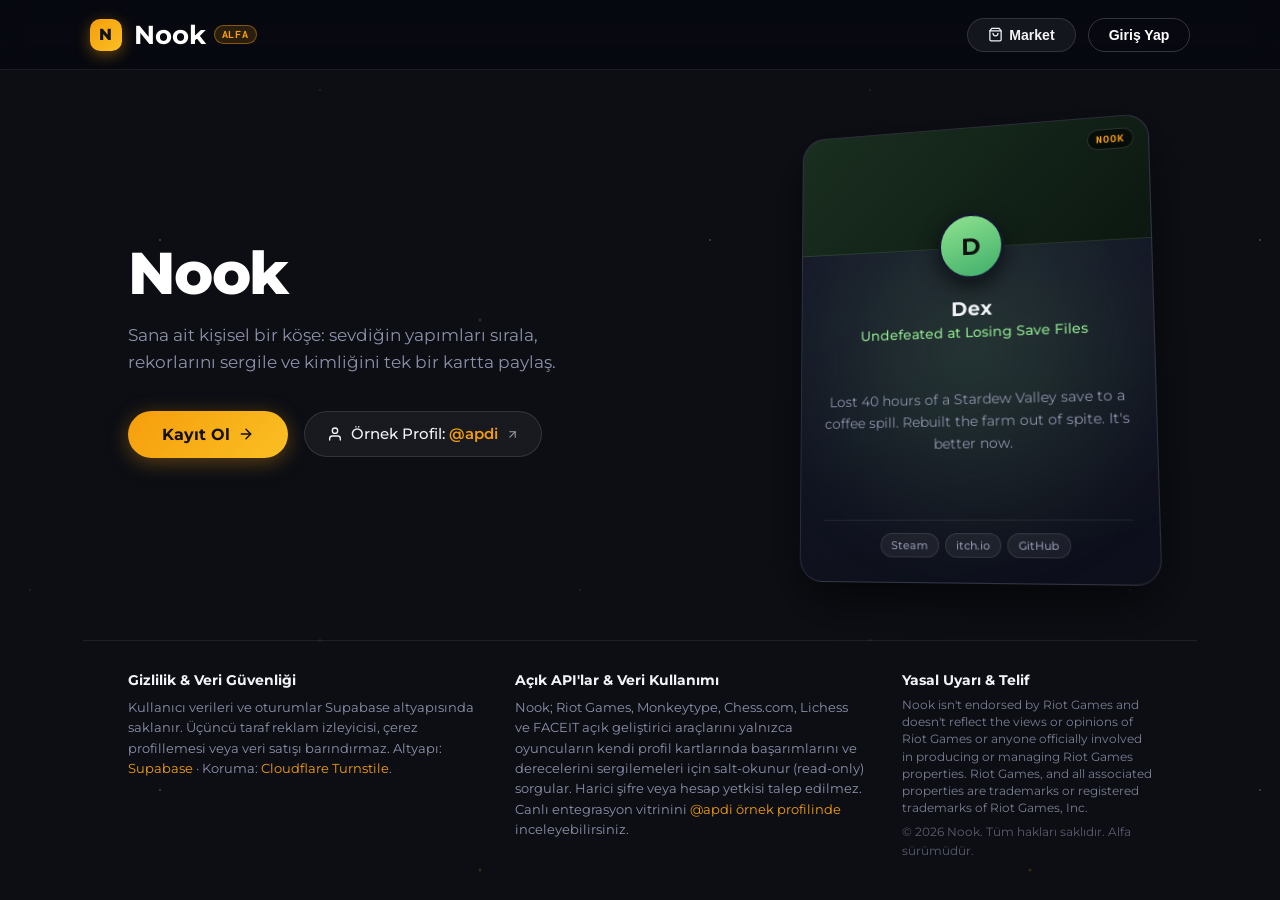
==== commit c3c72ae4: "feat(onboarding): add onboarding and visitor hint system with animations and styles - Implemented on" ====
--- a/index.html
+++ b/index.html
@@ -99,6 +99,7 @@
     <link rel="stylesheet" href="css/back.css">
     <link rel="stylesheet" href="css/modal.css">
     <link rel="stylesheet" href="css/auth.css">
+    <link rel="stylesheet" href="css/onboarding.css">
 
     <script>
         // Profil açılıyorsa ilk frame'den itibaren siyah yükleme ekranını hazırla
@@ -935,7 +936,8 @@
     <script src="js/render.js"></script>
     <script src="js/sections.js"></script>
     <script src="js/router.js"></script>
-    <script src="js/tilt.js"></script>
+    <script src="js/spotlight.js"></script>
+    <script src="js/onboarding.js"></script>
     <script src="js/auth.js"></script>
     <script src="js/landing.js"></script>
     <script src="js/market.js"></script>
--- a/css/front.css
+++ b/css/front.css
@@ -3,24 +3,27 @@
     padding: 0 4.5cqw 4.5cqw 4.5cqw;
 }
 
-/* Sol Kenar: Ribbon / Flag Butonları */
+/* Sağ Kenar: Ribbon / Flag Butonları */
 .card-flags-wrapper {
     position: absolute;
     top: clamp(28px, 5.2cqh, 48px);
-    right: 100%;
-    left: auto;
-    margin-right: -2px;
-    margin-left: 0;
+    left: 100%;
+    right: auto;
+    margin-left: -2px;
+    margin-right: 0;
     display: flex;
     flex-direction: column;
     gap: clamp(8px, 1.4cqh, 14px);
     z-index: 35;
     pointer-events: auto;
     transform: translate3d(0, 0, 0);
-    transition: left 0.45s var(--ease-spring),
-                right 0.45s var(--ease-spring),
-                transform 0.45s var(--ease-spring),
+    transition: transform 0.45s var(--ease-spring),
                 opacity 0.25s ease;
+}
+
+/* Eşlikçi kart açıldığında bayraklar açılan sağdaki kartın sağ dış kenarına taşınır */
+.stage.has-companion-open .card-flags-wrapper {
+    left: calc(200% + var(--stage-gap));
 }
 
 .card-flag-btn {
@@ -31,7 +34,7 @@
     width: clamp(36px, 7.6cqw, 46px);
     height: clamp(40px, 6.2cqh, 50px);
     padding: 0;
-    border-radius: 12px 0 0 12px;
+    border-radius: 0 12px 12px 0;
     border: none;
     cursor: pointer;
     backdrop-filter: blur(8px);
@@ -60,17 +63,17 @@
 /* 🟥 Gaming Canlı Kırmızı/Yakut Ribbon */
 .card-flag-btn.flag-trophies {
     background: linear-gradient(135deg, #ff3b56 0%, #e03131 65%, #c92a2a 100%);
-    box-shadow: -4px 4px 14px rgba(224, 49, 49, 0.45), -2px 2px 6px rgba(0, 0, 0, 0.4);
+    box-shadow: 4px 4px 14px rgba(224, 49, 49, 0.45), 2px 2px 6px rgba(0, 0, 0, 0.4);
 }
 
 .card-flag-btn.flag-trophies:hover {
-    transform: translateX(-4px) scale(1.04);
-    box-shadow: -6px 4px 20px rgba(255, 59, 86, 0.65), -2px 2px 8px rgba(0, 0, 0, 0.4);
+    transform: translateX(4px) scale(1.04);
+    box-shadow: 6px 4px 20px rgba(255, 59, 86, 0.65), 2px 2px 8px rgba(0, 0, 0, 0.4);
     filter: brightness(1.1);
 }
 
 .stage.has-companion-open.is-gaming-mode .card-flag-btn.flag-trophies {
-    transform: translateX(-3px);
+    transform: translateX(3px);
     box-shadow: 0 0 24px rgba(255, 59, 86, 0.8), inset 0 0 10px rgba(255, 255, 255, 0.3);
     filter: brightness(1.15);
 }
@@ -78,17 +81,17 @@
 /* 🟩 Widgets Canlı Zümrüt Ribbon */
 .card-flag-btn.flag-widgets {
     background: linear-gradient(135deg, #20c997 0%, #12b886 60%, #099268 100%);
-    box-shadow: -4px 4px 14px rgba(18, 184, 134, 0.45), -2px 2px 6px rgba(0, 0, 0, 0.4);
+    box-shadow: 4px 4px 14px rgba(18, 184, 134, 0.45), 2px 2px 6px rgba(0, 0, 0, 0.4);
 }
 
 .card-flag-btn.flag-widgets:hover {
-    transform: translateX(-4px) scale(1.04);
-    box-shadow: -6px 4px 20px rgba(32, 201, 151, 0.65), -2px 2px 8px rgba(0, 0, 0, 0.4);
+    transform: translateX(4px) scale(1.04);
+    box-shadow: 6px 4px 20px rgba(32, 201, 151, 0.65), 2px 2px 8px rgba(0, 0, 0, 0.4);
     filter: brightness(1.1);
 }
 
 .stage.has-companion-open.is-widgets-mode .card-flag-btn.flag-widgets {
-    transform: translateX(-3px);
+    transform: translateX(3px);
     box-shadow: 0 0 24px rgba(32, 201, 151, 0.8), inset 0 0 10px rgba(255, 255, 255, 0.3);
     filter: brightness(1.15);
 }
@@ -96,17 +99,17 @@
 /* 🟨 Trophies (Başarılar) Altın/Kehribar Ribbon */
 .card-flag-btn.flag-achievements {
     background: linear-gradient(135deg, #fcc419 0%, #f59f00 60%, #e67700 100%);
-    box-shadow: -4px 4px 14px rgba(245, 159, 0, 0.45), -2px 2px 6px rgba(0, 0, 0, 0.4);
+    box-shadow: 4px 4px 14px rgba(245, 159, 0, 0.45), 2px 2px 6px rgba(0, 0, 0, 0.4);
 }
 
 .card-flag-btn.flag-achievements:hover {
-    transform: translateX(-4px) scale(1.04);
-    box-shadow: -6px 4px 20px rgba(252, 196, 25, 0.65), -2px 2px 8px rgba(0, 0, 0, 0.4);
+    transform: translateX(4px) scale(1.04);
+    box-shadow: 6px 4px 20px rgba(252, 196, 25, 0.65), 2px 2px 8px rgba(0, 0, 0, 0.4);
     filter: brightness(1.1);
 }
 
 .stage.has-companion-open.is-achievements-mode .card-flag-btn.flag-achievements {
-    transform: translateX(-3px);
+    transform: translateX(3px);
     box-shadow: 0 0 24px rgba(252, 196, 25, 0.8), inset 0 0 10px rgba(255, 255, 255, 0.3);
     filter: brightness(1.15);
 }
@@ -114,17 +117,17 @@
 /* 🟦 Showcase Canlı Mavi/Safir Ribbon */
 .card-flag-btn.flag-showcase {
     background: linear-gradient(135deg, #228be6 0%, #1c7ed6 60%, #1864ab 100%);
-    box-shadow: -4px 4px 14px rgba(34, 139, 230, 0.45), -2px 2px 6px rgba(0, 0, 0, 0.4);
+    box-shadow: 4px 4px 14px rgba(34, 139, 230, 0.45), 2px 2px 6px rgba(0, 0, 0, 0.4);
 }
 
 .card-flag-btn.flag-showcase:hover {
-    transform: translateX(-4px) scale(1.04);
-    box-shadow: -6px 4px 20px rgba(34, 139, 230, 0.65), -2px 2px 8px rgba(0, 0, 0, 0.4);
+    transform: translateX(4px) scale(1.04);
+    box-shadow: 6px 4px 20px rgba(34, 139, 230, 0.65), 2px 2px 8px rgba(0, 0, 0, 0.4);
     filter: brightness(1.1);
 }
 
 .stage.has-companion-open.is-showcase-active .card-flag-btn.flag-showcase {
-    transform: translateX(-3px);
+    transform: translateX(3px);
     box-shadow: 0 0 24px rgba(34, 139, 230, 0.8), inset 0 0 10px rgba(255, 255, 255, 0.3);
     filter: brightness(1.15);
 }
@@ -133,8 +136,8 @@
 .card-flag-btn.flag-add {
     background: rgba(20, 22, 30, 0.55);
     border: 1.5px dashed rgba(255, 255, 255, 0.28);
-    border-right: none;
-    box-shadow: -4px 4px 14px rgba(0, 0, 0, 0.35);
+    border-left: none;
+    box-shadow: 4px 4px 14px rgba(0, 0, 0, 0.35);
 }
 
 .card-flag-btn.flag-add .flag-icon {
@@ -143,10 +146,10 @@
 }
 
 .card-flag-btn.flag-add:hover {
-    transform: translateX(-4px) scale(1.04);
+    transform: translateX(4px) scale(1.04);
     background: rgba(40, 44, 58, 0.75);
     border-color: rgba(255, 255, 255, 0.6);
-    box-shadow: -6px 4px 18px rgba(0, 0, 0, 0.45);
+    box-shadow: 6px 4px 18px rgba(0, 0, 0, 0.45);
 }
 
 .card-flag-btn.flag-add:hover .flag-icon {
@@ -154,9 +157,8 @@
     transform: rotate(90deg);
 }
 
-.card-container.flags-inward .card-flag-btn.flag-add,
-.card-container.is-flipped:not(.flags-inward) .card-flag-btn.flag-add {
-    border-right: 1.5px dashed rgba(255, 255, 255, 0.28);
+.card-container.is-flipped .card-flag-btn.flag-add {
+    border-left: 1.5px dashed rgba(255, 255, 255, 0.28);
 }
 
 /* Pasif alan flag'leri ve sahibe özel kontroller */
@@ -170,52 +172,31 @@
     display: none !important;
 }
 
-/* 🔄 FLIP DURUMU 1: Masaüstü (Taşma Yokken) -> Havada Asılı Dairesel Forma Dönüşüm */
-.card-container.is-flipped:not(.flags-inward) .card-flags-wrapper {
-    transform: translateX(-12px) translateZ(40px);
-}
-
-.card-container.is-flipped:not(.flags-inward) .card-flag-btn {
+/* 🔄 FLIP DURUMU: Masaüstü -> Havada Asılı Dairesel Forma Dönüşüm */
+.card-container.is-flipped .card-flags-wrapper {
+    transform: translateX(12px) translateZ(40px);
+}
+
+.card-container.is-flipped .card-flag-btn {
     width: clamp(40px, 8cqw, 50px);
     height: clamp(40px, 8cqw, 50px);
     border-radius: 50%;
     box-shadow: 0 8px 24px rgba(0, 0, 0, 0.6), inset 0 1px 1px rgba(255, 255, 255, 0.3);
 }
 
-.card-container.is-flipped:not(.flags-inward) .card-flag-btn:hover {
+.card-container.is-flipped .card-flag-btn:hover {
     transform: scale(1.12);
 }
 
-.card-container.is-flipped:not(.flags-inward) .card-flag-btn:active {
+.card-container.is-flipped .card-flag-btn:active {
     transform: scale(0.94);
 }
 
 .card-container:not(.is-flipped) .card-flag-btn:active {
-    transform: translateX(-2px) scale(0.96);
-}
-
-/* 📐 TAŞMA DURUMU (Masaüstünde Pencere Daraldığında KART İÇİNE DOĞRU DÖNÜŞ) */
-.card-container.flags-inward .card-flags-wrapper {
-    left: 12px;
-    right: auto;
-    top: 24px;
-    margin-right: 0;
-    gap: 8px;
-}
-.card-container.flags-inward .card-flag-btn {
-    width: 36px;
-    height: 36px;
-    border-radius: 12px;
-    box-shadow: 0 4px 14px rgba(0, 0, 0, 0.4);
-}
-
-.card-container.is-flipped.flags-inward .card-flags-wrapper {
-    opacity: 0;
-    pointer-events: none;
-    transform: translateZ(-20px) scale(0.9);
-}
-
-/* 📱 MOBİL (<= 899px): Ribbon butonlar tamamen gizlenir, yerini 3 nokta göstergesine bırakır */
+    transform: translateX(2px) scale(0.96);
+}
+
+/* 📱 MOBİL (<= 899px): Ribbon butonlar tamamen gizlenir, yerini kaydırma sistemine bırakır */
 @media (max-width: 899px) {
     .card-flags-wrapper {
         display: none !important;
--- a/css/back.css
+++ b/css/back.css
@@ -2271,3 +2271,561 @@
     flex-shrink: 0;
 }
 /* #endregion */
+
+/* =========================================================
+ * COUNTER-STRIKE 2 ÖZEL KART TASARIMI (LoL MİMARİSİ + CS2 HUD)
+ * ========================================================= */
+.trophies-companion-card.is-cs2-view .companion-view-detail {
+    position: relative;
+    background-color: #090c14;
+    background-image:
+        linear-gradient(180deg, rgba(9, 12, 20, 0.25) 0%, rgba(9, 12, 20, 0.72) 38%, rgba(9, 12, 20, 0.96) 72%, #090c14 100%),
+        url('../assets/images/cs-banner.jpg');
+    background-position: top center;
+    background-size: 100% auto;
+    background-repeat: no-repeat;
+    display: flex;
+    flex-direction: column;
+    height: 100%;
+    overflow: hidden;
+}
+
+.trophies-companion-card.is-cs2-view .companion-view-detail .companion-header {
+    background: transparent !important;
+    border-bottom: none !important;
+    min-height: auto;
+    padding-top: clamp(14px, 2.5cqh, 20px);
+    padding-bottom: clamp(4px, 0.8cqh, 8px);
+    flex-shrink: 0;
+}
+
+.trophies-companion-card.is-cs2-view .companion-view-detail .companion-header::before {
+    display: none !important;
+}
+
+.trophies-companion-card.is-cs2-view .companion-view-detail .companion-title {
+    color: #f1f3f5;
+    text-shadow: 0 2px 8px rgba(0, 0, 0, 0.85);
+    font-weight: 800;
+}
+
+.trophies-companion-card.is-cs2-view .companion-view-detail .companion-back-btn,
+.trophies-companion-card.is-cs2-view .companion-view-detail .companion-action-btn,
+.trophies-companion-card.is-cs2-view .companion-view-detail .companion-edit-toggle-btn,
+.trophies-companion-card.is-cs2-view .companion-view-detail .companion-close-btn {
+    filter: drop-shadow(0 2px 8px rgba(0, 0, 0, 0.8));
+}
+
+.trophies-companion-card.is-cs2-view .companion-view-detail .companion-body {
+    overflow-y: hidden !important;
+    display: flex;
+    flex-direction: column;
+    justify-content: center;
+    padding: clamp(6px, 1.4cqh, 12px) clamp(10px, 2.4cqw, 16px) clamp(4px, 0.8cqh, 8px);
+    flex: 1;
+    min-height: 0;
+}
+
+.trophy-cs2-card {
+    height: 100%;
+    display: flex;
+    flex-direction: column;
+    justify-content: center;
+    gap: clamp(8px, 1.8cqh, 14px);
+}
+
+.trophy-cs2-main-grid {
+    display: grid;
+    grid-template-columns: 1.18fr 0.92fr;
+    gap: clamp(8px, 2cqw, 12px);
+    align-items: center;
+    flex: 1;
+    min-height: 0;
+}
+
+/* Sol Kolon (Sağ Render Kutusuyla Birebir Aynı Yükseklikte) */
+.trophy-cs2-left-col {
+    display: flex;
+    flex-direction: column;
+    justify-content: flex-start;
+    height: clamp(320px, 73cqh, 620px);
+    min-height: 0;
+    gap: clamp(6px, 1.2cqh, 9px);
+}
+
+.trophy-cs2-user-capsule {
+    display: flex;
+    align-items: center;
+    gap: clamp(6px, 1.5cqw, 8px);
+    background: rgba(14, 18, 28, 0.84);
+    backdrop-filter: blur(8px);
+    -webkit-backdrop-filter: blur(8px);
+    border: 1px solid rgba(222, 155, 53, 0.28);
+    border-radius: 9px;
+    padding: clamp(6px, 1.2cqh, 8px) clamp(9px, 2cqw, 12px);
+    box-shadow: 0 3px 12px rgba(0, 0, 0, 0.35);
+    box-sizing: border-box;
+    flex-shrink: 0;
+    width: 100%;
+}
+
+.trophy-cs2-player-name {
+    font-size: clamp(13.5px, 3.1cqw, 16.5px);
+    font-weight: 850;
+    color: #ffffff;
+    letter-spacing: 0.2px;
+    line-height: 1.1;
+    white-space: nowrap;
+    overflow: hidden;
+    text-overflow: ellipsis;
+}
+
+.trophy-cs2-server-badge {
+    font-size: 9.5px;
+    font-weight: 800;
+    color: #f59e0b;
+    background: rgba(222, 155, 53, 0.16);
+    border: 1px solid rgba(222, 155, 53, 0.4);
+    border-radius: 4px;
+    padding: 1.5px 5.5px;
+    line-height: 1.1;
+    letter-spacing: 0.5px;
+    margin-left: auto;
+    flex-shrink: 0;
+}
+
+/* Info Paneli */
+.trophy-cs2-info-panel {
+    background: rgba(14, 18, 28, 0.82);
+    backdrop-filter: blur(10px);
+    -webkit-backdrop-filter: blur(10px);
+    border: 1px solid rgba(222, 155, 53, 0.22);
+    border-radius: 12px;
+    padding: clamp(6px, 1.2cqh, 8px) clamp(7px, 1.6cqw, 9px);
+    display: flex;
+    flex-direction: column;
+    justify-content: flex-start;
+    gap: clamp(5px, 1cqh, 7px);
+    box-sizing: border-box;
+    box-shadow: 0 6px 20px rgba(0, 0, 0, 0.45);
+    flex: 1;
+    min-height: 0;
+}
+
+/* Elo & Silah Vitrin Kartları */
+.trophy-cs2-elo-card {
+    display: flex;
+    flex-direction: column;
+    align-items: center;
+    justify-content: space-between;
+    background: rgba(255, 255, 255, 0.035);
+    border: 1px solid rgba(255, 255, 255, 0.09);
+    border-radius: 9px;
+    padding: clamp(5px, 0.8cqh, 7px) clamp(8px, 1.8cqw, 12px);
+    box-shadow: 0 3px 10px rgba(0, 0, 0, 0.25);
+    text-align: center;
+    position: relative;
+    height: clamp(72px, 15.5cqh, 128px);
+    box-sizing: border-box;
+    flex-shrink: 0;
+    min-height: 0;
+}
+
+.trophy-cs2-weapon-card {
+    display: flex;
+    flex-direction: column;
+    align-items: center;
+    justify-content: space-between;
+    background: rgba(255, 255, 255, 0.035);
+    border: 1px solid rgba(255, 255, 255, 0.09);
+    border-radius: 9px;
+    padding: clamp(6px, 1cqh, 8px) clamp(8px, 1.8cqw, 12px);
+    box-shadow: 0 3px 10px rgba(0, 0, 0, 0.25);
+    text-align: center;
+    position: relative;
+    flex: 1;
+    box-sizing: border-box;
+    min-height: clamp(90px, 18cqh, 170px);
+}
+
+.trophy-cs2-weapon-center {
+    display: flex;
+    align-items: center;
+    justify-content: center;
+    flex: 1;
+    width: 100%;
+    min-height: 0;
+    overflow: hidden;
+    padding: 2px 0;
+}
+
+.trophy-cs2-weapon-showcase-img {
+    width: 96%;
+    max-width: 210px;
+    height: 100%;
+    max-height: clamp(58px, 13cqh, 110px);
+    object-fit: contain;
+    transform: scale(1.22);
+    filter: drop-shadow(0 5px 12px rgba(0, 0, 0, 0.9));
+    transition: transform 0.2s ease;
+}
+
+.trophy-cs2-weapon-card:hover .trophy-cs2-weapon-showcase-img {
+    transform: scale(1.28);
+}
+
+.trophy-cs2-weapon-labels {
+    display: flex;
+    flex-direction: column;
+    align-items: center;
+    gap: 1px;
+    max-width: 100%;
+}
+
+.trophy-cs2-weapon-name {
+    font-size: clamp(11px, 2.3cqw, 12.5px);
+    font-weight: 850;
+    color: #ffffff;
+    letter-spacing: 0.3px;
+    white-space: nowrap;
+    overflow: hidden;
+    text-overflow: ellipsis;
+    max-width: 100%;
+    line-height: 1.1;
+}
+
+.trophy-cs2-weapon-skin {
+    font-size: clamp(9px, 1.9cqw, 10.5px);
+    font-weight: 750;
+    color: #de9b35;
+    letter-spacing: 0.25px;
+    white-space: nowrap;
+    overflow: hidden;
+    text-overflow: ellipsis;
+    max-width: 100%;
+    line-height: 1.1;
+}
+
+/* Aktif FACEIT Kapsülü */
+.trophy-cs2-active-faceit-card {
+    display: flex;
+    align-items: center;
+    justify-content: space-between;
+    background: rgba(255, 255, 255, 0.035);
+    border: 1px solid rgba(255, 255, 255, 0.08);
+    border-radius: 8px;
+    padding: clamp(5px, 0.9cqh, 7px) clamp(8px, 1.8cqw, 11px);
+    box-shadow: 0 2px 6px rgba(0, 0, 0, 0.2);
+    flex-shrink: 0;
+}
+
+.trophy-cs2-active-faceit-left {
+    display: flex;
+    align-items: center;
+    gap: 6px;
+}
+
+.trophy-cs2-mini-lvl {
+    display: inline-flex;
+    align-items: center;
+    justify-content: center;
+    width: 18px;
+    height: 18px;
+    border-radius: 50%;
+    border: 2px solid var(--cs2-lvl-color, #de9b35);
+    background: rgba(0, 0, 0, 0.5);
+    font-size: 9.5px;
+    font-weight: 900;
+    color: #ffffff;
+    line-height: 1;
+    flex-shrink: 0;
+}
+
+.trophy-cs2-active-faceit-label {
+    font-size: clamp(9.5px, 2.1cqw, 11px);
+    font-weight: 750;
+    color: var(--text-secondary);
+    letter-spacing: 0.4px;
+}
+
+.trophy-cs2-active-faceit-val {
+    font-size: clamp(11px, 2.4cqw, 12.5px);
+    font-weight: 850;
+    color: #ffffff;
+    font-family: var(--font-mono);
+    white-space: nowrap;
+}
+
+.trophy-cs2-elo-card.is-peak {
+    background: linear-gradient(135deg, rgba(222, 155, 53, 0.16) 0%, rgba(180, 120, 30, 0.05) 100%);
+    border: 1px solid rgba(222, 155, 53, 0.45);
+    box-shadow: 0 3px 12px rgba(222, 155, 53, 0.15), 0 2px 8px rgba(0, 0, 0, 0.3);
+}
+
+.trophy-cs2-elo-top-row {
+    width: 100%;
+    display: flex;
+    align-items: center;
+    justify-content: space-between;
+    gap: 4px;
+    flex-shrink: 0;
+}
+
+.trophy-cs2-elo-badge {
+    font-size: clamp(8px, 1.8cqw, 9.5px);
+    font-weight: 800;
+    color: #de9b35;
+    letter-spacing: 0.5px;
+    text-transform: uppercase;
+    line-height: 1;
+}
+
+.trophy-cs2-elo-card.is-peak .trophy-cs2-elo-badge {
+    color: #fbbf24;
+}
+
+/* Peak Kutusu Sağ Üst Switch */
+.trophy-cs2-peak-switch {
+    background: rgba(9, 12, 20, 0.72);
+    border: 1px solid rgba(222, 155, 53, 0.45);
+    color: #ffd8a8;
+    font-size: clamp(7.5px, 1.5cqw, 8.5px);
+    font-weight: 800;
+    letter-spacing: 0.4px;
+    padding: 2px 6px;
+    border-radius: 5px;
+    cursor: pointer;
+    line-height: 1.1;
+    transition: background 0.18s ease, border-color 0.18s ease, color 0.18s ease, transform 0.15s ease;
+}
+
+.trophy-cs2-peak-switch:hover {
+    background: rgba(222, 155, 53, 0.25);
+    border-color: #fbbf24;
+    color: #ffffff;
+}
+
+.trophy-cs2-peak-switch.is-premier-active {
+    background: rgba(136, 71, 255, 0.28);
+    border-color: rgba(167, 139, 250, 0.65);
+    color: #e9d5ff;
+}
+
+.trophy-cs2-peak-view {
+    flex: 1;
+    width: 100%;
+    display: flex;
+    flex-direction: column;
+    align-items: center;
+    justify-content: space-between;
+    min-height: 0;
+}
+
+.trophy-cs2-elo-center {
+    display: flex;
+    align-items: center;
+    justify-content: center;
+    flex: 1;
+    min-height: 0;
+}
+
+.trophy-cs2-lvl-badge {
+    position: relative;
+    width: clamp(32px, 6.8cqh, 48px);
+    height: clamp(32px, 6.8cqh, 48px);
+    display: flex;
+    align-items: center;
+    justify-content: center;
+    flex-shrink: 0;
+}
+
+.trophy-cs2-lvl-ring {
+    position: absolute;
+    inset: 0;
+    width: 100%;
+    height: 100%;
+}
+
+.trophy-cs2-lvl-num {
+    position: relative;
+    z-index: 1;
+    font-size: clamp(12.5px, 2.8cqw, 16px);
+    font-weight: 900;
+    color: #ffffff;
+    line-height: 1;
+}
+
+.trophy-cs2-premier-bars {
+    display: flex;
+    gap: 3px;
+    height: clamp(24px, 5cqh, 34px);
+    flex-shrink: 0;
+    transform: skewX(-12deg);
+}
+
+.trophy-cs2-premier-bars span {
+    width: 5px;
+    height: 100%;
+    border-radius: 1.5px;
+    background: var(--cs2-premier-color, #de9b35);
+    box-shadow: 0 0 10px color-mix(in srgb, var(--cs2-premier-color, #de9b35) 55%, transparent);
+}
+
+.trophy-cs2-premier-bars span:last-child {
+    opacity: 0.6;
+}
+
+.trophy-cs2-elo-tier-text {
+    font-size: clamp(11px, 2.3cqw, 12.5px);
+    font-weight: 850;
+    color: #ffffff;
+    letter-spacing: 0.3px;
+    text-align: center;
+    white-space: nowrap;
+    text-shadow: 0 1px 4px rgba(0, 0, 0, 0.6);
+    line-height: 1.1;
+}
+
+.trophy-cs2-elo-tier-text.is-premier-val {
+    color: var(--cs2-premier-color, #de9b35);
+    font-variant-numeric: tabular-nums;
+}
+
+/* 3. Kompakt Performans Kapsülleri (K/D & HS%) */
+.trophy-cs2-metrics-row {
+    display: grid;
+    grid-template-columns: 1fr 1fr;
+    gap: clamp(5px, 1.2cqw, 7px);
+    flex-shrink: 0;
+}
+
+.trophy-cs2-metric-pill {
+    display: flex;
+    align-items: center;
+    justify-content: space-between;
+    background: rgba(255, 255, 255, 0.035);
+    border: 1px solid rgba(255, 255, 255, 0.08);
+    border-radius: 8px;
+    padding: clamp(5px, 0.9cqh, 7px) clamp(7px, 1.5cqw, 10px);
+    box-shadow: 0 2px 6px rgba(0, 0, 0, 0.2);
+}
+
+.trophy-cs2-metric-label {
+    font-size: clamp(9px, 1.9cqw, 10.5px);
+    font-weight: 700;
+    color: var(--text-secondary);
+    letter-spacing: 0.3px;
+}
+
+.trophy-cs2-metric-val {
+    font-size: clamp(11px, 2.3cqw, 12.5px);
+    font-weight: 850;
+    color: #f8f9fa;
+    font-family: var(--font-mono);
+}
+
+/* 4. Alt Taban: Kazanma Oranı Kartı */
+.trophy-cs2-wr-card {
+    display: flex;
+    align-items: center;
+    justify-content: space-between;
+    background: rgba(255, 255, 255, 0.035);
+    border: 1px solid rgba(255, 255, 255, 0.08);
+    border-radius: 8px;
+    padding: clamp(5px, 0.9cqh, 7px) clamp(8px, 1.8cqw, 11px);
+    box-shadow: 0 2px 6px rgba(0, 0, 0, 0.2);
+    flex-shrink: 0;
+}
+
+.trophy-cs2-wr-left {
+    display: flex;
+    align-items: center;
+    gap: 6px;
+}
+
+.trophy-cs2-wr-icon {
+    width: 14px;
+    height: 14px;
+    display: inline-flex;
+    align-items: center;
+    justify-content: center;
+    flex-shrink: 0;
+}
+
+.trophy-cs2-wr-label {
+    font-size: clamp(9.5px, 2.1cqw, 11px);
+    font-weight: 700;
+    color: var(--text-secondary);
+    letter-spacing: 0.3px;
+    white-space: nowrap;
+}
+
+.trophy-cs2-wr-val {
+    font-size: clamp(11px, 2.4cqw, 12.5px);
+    font-weight: 850;
+    color: #38d9a9;
+    font-family: var(--font-mono);
+    white-space: nowrap;
+}
+
+/* Sağ Panel: Statik cs-render.jpg + Karartma Fade + Silah + Oyun Tarzı Tag */
+.trophy-cs2-art-box {
+    position: relative;
+    border-radius: 12px;
+    overflow: hidden;
+    border: 1px solid rgba(222, 155, 53, 0.35);
+    box-shadow: 0 6px 20px rgba(0, 0, 0, 0.55);
+    background: #0a0d14;
+    height: clamp(320px, 73cqh, 620px);
+    align-self: center;
+    display: flex;
+    box-sizing: border-box;
+}
+
+.trophy-cs2-art-img {
+    width: 100%;
+    height: 100%;
+    object-fit: cover;
+    object-position: 60% 15%;
+    display: block;
+    transform: scale(1.18);
+    transform-origin: center bottom;
+}
+
+.trophy-cs2-art-bottom-fade {
+    position: absolute;
+    inset: auto 0 0 0;
+    height: 58%;
+    background: linear-gradient(to top, rgba(5, 7, 12, 0.98) 0%, rgba(5, 7, 12, 0.82) 45%, rgba(5, 7, 12, 0.35) 78%, transparent 100%);
+    pointer-events: none;
+}
+
+.trophy-cs2-art-caption {
+    position: absolute;
+    bottom: 0;
+    left: 0;
+    right: 0;
+    padding: clamp(8px, 1.6cqh, 12px) clamp(8px, 1.8cqw, 12px);
+    z-index: 2;
+    text-align: center;
+    display: flex;
+    flex-direction: column;
+    align-items: center;
+    gap: clamp(4px, 0.8cqh, 6px);
+}
+
+.trophy-cs2-playstyle-tag {
+    font-size: clamp(12px, 2.7cqw, 14.5px);
+    font-weight: 850;
+    color: #de9b35;
+    letter-spacing: 0.9px;
+    text-transform: uppercase;
+    text-shadow: 0 2px 8px rgba(0, 0, 0, 0.95);
+    line-height: 1.15;
+}
+
+.trophies-companion-card.is-cs2-view .companion-view-detail .companion-footer {
+    padding-top: clamp(6px, 1.2cqh, 10px);
+    padding-bottom: clamp(12px, 2.4cqh, 18px);
+    flex-shrink: 0;
+}
--- a/css/onboarding.css
+++ b/css/onboarding.css
@@ -0,0 +1,124 @@
+/* ==========================================================================
+   Nook Onboarding & Ziyaretçi İpucu Sistemi
+   ========================================================================== */
+
+@keyframes nook-card-peek {
+    0% {
+        transform: rotateY(0deg);
+    }
+    40% {
+        transform: rotateY(15deg);
+    }
+    70% {
+        transform: rotateY(-4deg);
+    }
+    100% {
+        transform: rotateY(0deg);
+    }
+}
+
+@keyframes nook-swipe-nudge {
+    0% {
+        transform: translateX(0);
+    }
+    35% {
+        transform: translateX(-20px);
+    }
+    70% {
+        transform: translateX(8px);
+    }
+    100% {
+        transform: translateX(0);
+    }
+}
+
+.card-container.is-peeking:not(.is-flipped) .nook-card {
+    animation: nook-card-peek 1.15s cubic-bezier(0.22, 1, 0.36, 1) forwards;
+}
+
+.card-container.is-swipe-nudging:not(.is-flipped) {
+    animation: nook-swipe-nudge 1.05s cubic-bezier(0.22, 1, 0.36, 1) forwards;
+}
+
+.nook-hint-pill {
+    position: fixed;
+    bottom: 24px;
+    left: 50%;
+    transform: translateX(-50%) translateY(14px);
+    z-index: 1200;
+    display: inline-flex;
+    align-items: center;
+    gap: 10px;
+    padding: 10px 16px;
+    border-radius: 999px;
+    background: var(--card-bg, rgba(20, 20, 24, 0.92));
+    color: var(--text-main, #f4f4f6);
+    border: 1px solid rgba(255, 255, 255, 0.14);
+    box-shadow: 0 10px 30px rgba(0, 0, 0, 0.35);
+    backdrop-filter: blur(12px);
+    -webkit-backdrop-filter: blur(12px);
+    font-size: 0.82rem;
+    font-weight: 500;
+    line-height: 1.3;
+    max-width: calc(100vw - 32px);
+    opacity: 0;
+    pointer-events: none;
+    transition: opacity 0.28s ease, transform 0.28s cubic-bezier(0.22, 1, 0.36, 1);
+}
+
+.nook-hint-pill.is-visible {
+    opacity: 1;
+    pointer-events: auto;
+    transform: translateX(-50%) translateY(0);
+}
+
+.nook-hint-icon {
+    display: inline-flex;
+    align-items: center;
+    justify-content: center;
+    flex-shrink: 0;
+    color: var(--accent-color, #a78bfa);
+}
+
+.nook-hint-text {
+    white-space: nowrap;
+    overflow: hidden;
+    text-overflow: ellipsis;
+}
+
+.nook-hint-close {
+    appearance: none;
+    background: rgba(255, 255, 255, 0.08);
+    border: none;
+    color: inherit;
+    width: 22px;
+    height: 22px;
+    border-radius: 50%;
+    display: inline-flex;
+    align-items: center;
+    justify-content: center;
+    cursor: pointer;
+    font-size: 0.95rem;
+    line-height: 1;
+    flex-shrink: 0;
+    opacity: 0.75;
+    transition: opacity 0.2s ease, background 0.2s ease;
+}
+
+.nook-hint-close:hover {
+    opacity: 1;
+    background: rgba(255, 255, 255, 0.16);
+}
+
+@media (max-width: 899px) {
+    .nook-hint-pill {
+        bottom: 18px;
+        padding: 9px 14px;
+        font-size: 0.78rem;
+    }
+
+    .nook-hint-text {
+        white-space: normal;
+        text-align: center;
+    }
+}
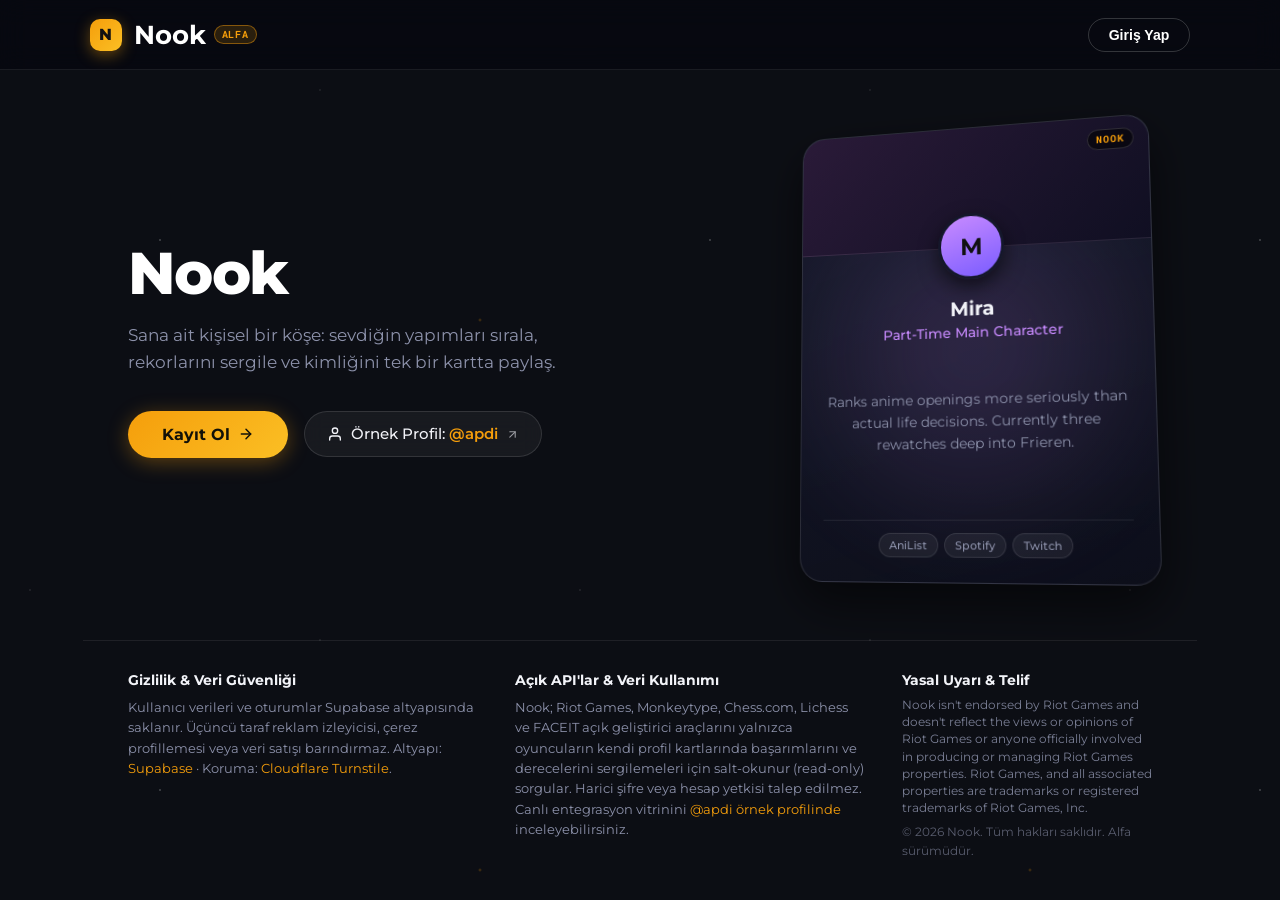
==== commit 6f4f5a3e: "feat(theme): implement user-specific theme preview and navigation handling" ====
--- a/index.html
+++ b/index.html
@@ -152,7 +152,7 @@
             </a>
             
             <div class="landing-nav-actions">
-                <button type="button" class="landing-nav-login-btn nav-market-trigger-btn" id="landing-market-btn" style="background: rgba(255, 255, 255, 0.06); border: 1px solid rgba(255, 255, 255, 0.12); color: var(--landing-text-primary); display: inline-flex; align-items: center; gap: 6px;">
+                <button type="button" class="landing-nav-login-btn nav-market-trigger-btn" id="landing-market-btn" style="background: rgba(255, 255, 255, 0.06); border: 1px solid rgba(255, 255, 255, 0.12); color: var(--landing-text-primary); display: none; align-items: center; gap: 6px;">
                     <svg viewBox="0 0 24 24" width="15" height="15" fill="none" stroke="currentColor" stroke-width="2" stroke-linecap="round" stroke-linejoin="round">
                         <path d="M6 2L3 6v14a2 2 0 0 0 2 2h14a2 2 0 0 0 2-2V6l-3-4z"></path>
                         <line x1="3" y1="6" x2="21" y2="6"></line>
@@ -293,7 +293,7 @@
         </a>
         <div class="top-nav-actions">
             <!-- Market Butonu -->
-            <button class="top-nav-btn nav-market-trigger-btn" id="nav-market-trigger" title="Tema Marketi">
+            <button class="top-nav-btn nav-market-trigger-btn" id="nav-market-trigger" title="Tema Marketi" style="display: none;">
                 <svg viewBox="0 0 24 24" width="16" height="16" fill="none" stroke="currentColor" stroke-width="2" stroke-linecap="round" stroke-linejoin="round">
                     <path d="M6 2L3 6v14a2 2 0 0 0 2 2h14a2 2 0 0 0 2-2V6l-3-4z"></path>
                     <line x1="3" y1="6" x2="21" y2="6"></line>
@@ -435,6 +435,14 @@
                     <!-- 1. Bölge: Üst Kimlik -->
                     <header class="identity-zone">
                         <div class="banner-box">
+                            <span class="mobile-flip-hint" aria-hidden="true">
+                                <svg viewBox="0 0 24 24" width="14" height="14" fill="none" stroke="currentColor" stroke-width="2.2" stroke-linecap="round" stroke-linejoin="round">
+                                    <path d="m2 9 3-3 3 3"></path>
+                                    <path d="M13 18H7a2 2 0 0 1-2-2V6"></path>
+                                    <path d="m22 15-3 3-3-3"></path>
+                                    <path d="M11 6h6a2 2 0 0 1 2 2v10"></path>
+                                </svg>
+                            </span>
                             <img src="" alt="Banner" class="banner-img" id="bannerImg">
                         </div>
                         <div class="avatar-box">
@@ -665,6 +673,9 @@
                 </p>
             </div>
         </div>
+
+        <!-- Mobil Alt Kart Göstergesi (Etkileşimsiz Pagination Dots) -->
+        <div class="mobile-deck-dots" id="mobileDeckDots" aria-hidden="true"></div>
 
     </main>
 
--- a/css/tokens.css
+++ b/css/tokens.css
@@ -90,7 +90,7 @@
 /* #region 4: ORTAK KART VE COMPANION KONTEYNER STANDARTLARI */
 :root {
     --card-aspect-ratio: 5 / 7;
-    --card-height: clamp(480px, 88dvh, 1180px);
+    --card-height: clamp(480px, calc(480px + 28dvh), 900px);
     --card-width: calc(var(--card-height) * 5 / 7);
     --card-max-width: 94vw;
     --card-narrow-width: min(94vw, 480px);
--- a/css/base.css
+++ b/css/base.css
@@ -112,7 +112,7 @@
 }
 
 .card-container {
-    transform-style: preserve-3d;
+    perspective: 1200px;
 }
 
 @media (max-aspect-ratio: 5/7) {
@@ -153,7 +153,7 @@
     width: 100%;
     height: 100%;
     transform-style: preserve-3d;
-    transition: transform 0.6s var(--ease-spring), box-shadow 0.3s ease;
+    transition: transform 0.55s cubic-bezier(0.22, 1, 0.36, 1), box-shadow 0.3s ease;
 }
 
 .card-container.is-flipped .nook-card {
@@ -182,19 +182,21 @@
 }
 
 .card-front {
-    transform: none;
-}
-
-.card-container.is-flipping .card-front {
-    transform: translateZ(1px);
+    transform: rotateY(0deg) translateZ(1px);
+    z-index: 2;
 }
 
 .card-back {
-    transform: rotateY(180deg);
-}
-
-.card-container.is-flipping .card-back {
     transform: rotateY(180deg) translateZ(1px);
+    z-index: 1;
+}
+
+.card-container.is-flipped .card-front {
+    z-index: 1;
+}
+
+.card-container.is-flipped .card-back {
+    z-index: 2;
 }
 /* #endregion */
 
@@ -206,8 +208,7 @@
     width: var(--btn-icon-size);
     height: var(--btn-icon-size);
     border-radius: var(--radius-circle);
-    background: rgba(0, 0, 0, 0.5);
-    backdrop-filter: blur(8px);
+    background: rgba(0, 0, 0, 0.62);
     border: 1px solid var(--border-highlight);
     color: var(--text-primary);
     display: flex;
@@ -513,7 +514,8 @@
 /* 1. MASAÜSTÜ DUAL STAGE (Yan Yana Çift Kart) */
 @media (min-width: 900px) {
     .stage {
-        padding-block: clamp(18px, 3.2vh, 36px);
+        --desktop-stage-pad-y: clamp(18px, 3.2vh, 36px);
+        padding-block: var(--desktop-stage-pad-y);
         padding-inline: var(--stage-padding);
         box-sizing: border-box;
     }
@@ -524,7 +526,7 @@
         align-items: center;
         justify-content: center;
         gap: var(--stage-gap);
-        padding-block: clamp(18px, 3.2vh, 36px);
+        padding-block: var(--desktop-stage-pad-y);
         padding-inline: var(--stage-padding);
         box-sizing: border-box;
         overflow: hidden;
@@ -542,7 +544,7 @@
         flex-shrink: 0;
         aspect-ratio: var(--card-aspect-ratio);
         /* Duvarlar ve kartlar arası gap tam dengeli; 5:7 oran kilitli */
-        --desktop-avail-h: calc(100dvh - clamp(36px, 6.4vh, 72px));
+        --desktop-avail-h: calc(100dvh - (2 * var(--desktop-stage-pad-y)));
         --desktop-dual-avail-w: calc((100vw - (2 * var(--stage-padding)) - var(--stage-gap) - 42px) / 2);
         --effective-card-h: min(
             var(--card-height),
@@ -570,6 +572,14 @@
     }
     .stage #addSectionCompanionCard {
         display: none !important;
+    }
+}
+
+/* Kompakt / Zoom'lu Masaüstünde Simetrik Güvenli Çerçeve (52px Üst = 52px Alt) */
+@media (min-width: 900px) and (max-width: 1220px),
+       (min-width: 900px) and (max-height: 740px) {
+    .stage {
+        --desktop-stage-pad-y: 52px;
     }
 }
 
@@ -594,6 +604,16 @@
     }
 
     .stage {
+        --mobile-stage-pt: calc(52px + env(safe-area-inset-top, 0px));
+        --mobile-stage-pb: calc(14px + env(safe-area-inset-bottom, 0px));
+        --mobile-available-h: calc(100dvh - var(--mobile-stage-pt) - var(--mobile-stage-pb) - 18px);
+        --mobile-card-max-h: min(var(--card-height), var(--mobile-available-h));
+        --mobile-card-w: min(
+            var(--card-narrow-width),
+            calc(100vw - 22px),
+            calc(var(--mobile-card-max-h) * 5 / 7)
+        );
+        --mobile-card-h: calc(var(--mobile-card-w) * 7 / 5);
         position: relative;
         width: 100vw;
         height: 100vh;
@@ -603,8 +623,8 @@
         justify-content: center;
         perspective: 1200px;
         overflow: hidden !important;
-        padding-top: calc(52px + env(safe-area-inset-top, 0px));
-        padding-bottom: calc(14px + env(safe-area-inset-bottom, 0px));
+        padding-top: var(--mobile-stage-pt);
+        padding-bottom: var(--mobile-stage-pb);
         padding-left: 0;
         padding-right: 0;
         box-sizing: border-box;
@@ -614,15 +634,8 @@
     /* Sabit 5:7 Geometrisi */
     .stage .card-container,
     .stage .companion-card {
-        --mobile-available-h: calc(100dvh - 52px - env(safe-area-inset-top, 0px) - env(safe-area-inset-bottom, 0px) - 18px);
-        --mobile-card-max-h: min(var(--card-height), var(--mobile-available-h));
-        --mobile-card-w: min(
-            var(--card-narrow-width),
-            calc(100vw - 22px),
-            calc(var(--mobile-card-max-h) * 5 / 7)
-        );
         width: var(--mobile-card-w);
-        height: calc(var(--mobile-card-w) * 7 / 5);
+        height: var(--mobile-card-h);
         aspect-ratio: var(--card-aspect-ratio);
         max-width: 100%;
         max-height: none;
@@ -642,23 +655,23 @@
 
     /* Showcase açıkken profil sola kayar */
     .stage.has-companion-open.is-showcase-active .card-container {
-        transform: translate3d(calc(-100vw - 40px), 0, 0) !important;
-        opacity: 0 !important;
-        pointer-events: none !important;
+        transform: translate3d(calc(-100vw - 40px), 0, 0);
+        opacity: 0;
+        pointer-events: none;
     }
 
     /* Trophies açıkken profil sağa kayar */
     .stage.has-companion-open.is-trophies-active .card-container {
-        transform: translate3d(calc(100vw + 40px), 0, 0) !important;
-        opacity: 0 !important;
-        pointer-events: none !important;
+        transform: translate3d(calc(100vw + 40px), 0, 0);
+        opacity: 0;
+        pointer-events: none;
     }
 
     /* Kart Ekle açıkken profil sola kayar */
     .stage.has-companion-open.is-add-card-active .card-container {
-        transform: translate3d(calc(-100vw - 40px), 0, 0) !important;
-        opacity: 0 !important;
-        pointer-events: none !important;
+        transform: translate3d(calc(-100vw - 40px), 0, 0);
+        opacity: 0;
+        pointer-events: none;
     }
 
     /* Showcase Kartı: Normalde sağda ekran dışında */
@@ -673,9 +686,9 @@
     }
 
     .stage.has-companion-open.is-showcase-active #topsCompanionCard {
-        transform: translate3d(0, 0, 0) !important;
-        opacity: 1 !important;
-        pointer-events: auto !important;
+        transform: translate3d(0, 0, 0);
+        opacity: 1;
+        pointer-events: auto;
     }
 
     /* Trophies Kartı: Normalde solda ekran dışında */
@@ -690,9 +703,9 @@
     }
 
     .stage.has-companion-open.is-trophies-active #trophiesCompanionCard {
-        transform: translate3d(0, 0, 0) !important;
-        opacity: 1 !important;
-        pointer-events: auto !important;
+        transform: translate3d(0, 0, 0);
+        opacity: 1;
+        pointer-events: auto;
     }
 
     /* Kart Ekle Kartı (Yalnızca sahip ve hiç kart yokken mobilde görünür) */
@@ -711,9 +724,9 @@
     }
 
     .stage.has-companion-open.is-add-card-active #addSectionCompanionCard {
-        transform: translate3d(0, 0, 0) !important;
-        opacity: 1 !important;
-        pointer-events: auto !important;
+        transform: translate3d(0, 0, 0);
+        opacity: 1;
+        pointer-events: auto;
     }
 
     /* Mobil Deste (Deck) İçi Kaydırma Hayalet Kart Katmanı */
--- a/css/landing.css
+++ b/css/landing.css
@@ -388,7 +388,7 @@
 }
 
 .tilted-visual-wrapper.is-flat {
-    transform: rotateY(0deg) rotateX(0deg) rotateZ(0deg) translateZ(40px);
+    transform: none;
 }
 
 .flip-card-inner {
@@ -416,7 +416,7 @@
 }
 
 .flip-card-front {
-    transform: rotateY(0deg); 
+    transform: none; 
 }
 
 .flip-card-back {
--- a/css/front.css
+++ b/css/front.css
@@ -157,7 +157,7 @@
     transform: rotate(90deg);
 }
 
-.card-container.is-flipped .card-flag-btn.flag-add {
+.stage:not(.has-companion-open) .card-container.is-flipped .card-flag-btn.flag-add {
     border-left: 1.5px dashed rgba(255, 255, 255, 0.28);
 }
 
@@ -172,26 +172,27 @@
     display: none !important;
 }
 
-/* 🔄 FLIP DURUMU: Masaüstü -> Havada Asılı Dairesel Forma Dönüşüm */
-.card-container.is-flipped .card-flags-wrapper {
+/* 🔄 FLIP DURUMU: Masaüstü -> Havada Asılı Dairesel Forma Dönüşüm (Kartlar kapalıyken) */
+.stage:not(.has-companion-open) .card-container.is-flipped .card-flags-wrapper {
     transform: translateX(12px) translateZ(40px);
 }
 
-.card-container.is-flipped .card-flag-btn {
+.stage:not(.has-companion-open) .card-container.is-flipped .card-flag-btn {
     width: clamp(40px, 8cqw, 50px);
     height: clamp(40px, 8cqw, 50px);
     border-radius: 50%;
     box-shadow: 0 8px 24px rgba(0, 0, 0, 0.6), inset 0 1px 1px rgba(255, 255, 255, 0.3);
 }
 
-.card-container.is-flipped .card-flag-btn:hover {
+.stage:not(.has-companion-open) .card-container.is-flipped .card-flag-btn:hover {
     transform: scale(1.12);
 }
 
-.card-container.is-flipped .card-flag-btn:active {
+.stage:not(.has-companion-open) .card-container.is-flipped .card-flag-btn:active {
     transform: scale(0.94);
 }
 
+.stage.has-companion-open .card-container.is-flipped .card-flag-btn:active,
 .card-container:not(.is-flipped) .card-flag-btn:active {
     transform: translateX(2px) scale(0.96);
 }
@@ -272,6 +273,15 @@
     white-space: nowrap;
     overflow: hidden;
     text-overflow: ellipsis;
+}
+
+body:not(.is-owner) .profile-title.is-empty {
+    display: none;
+}
+
+body.is-owner .profile-title.is-empty:not(.is-input-active)::before {
+    content: "Ünvan ekle...";
+    opacity: 0.45;
 }
 /* #endregion */
 
@@ -305,6 +315,16 @@
     box-sizing: border-box;
     overflow: hidden;
 }
+
+body:not(.is-owner) .profile-bio.is-empty {
+    display: none;
+}
+
+body.is-owner .profile-bio.is-empty:not(.is-input-active)::before {
+    content: "Açıklama ekle...";
+    opacity: 0.45;
+    font-style: italic;
+}
 /* #endregion */
 
 /* #region 4: 3. BÖLGE — TABAN (TAG IZGARASI - 3x2 SİSTEMİ) */
@@ -349,7 +369,7 @@
     text-align: center;
     white-space: nowrap;
     width: auto;
-    max-width: calc((100% - 3.4cqw) / 3);
+    max-width: 100%;
     position: relative;
     overflow: visible;
     display: inline-flex;
@@ -368,6 +388,20 @@
     vertical-align: middle;
 }
 
+.tags-grid.is-2col .tag-pill,
+.tags-grid.is-2col .tag-add-pill {
+    max-width: calc((100% - 1.6cqw) / 2);
+}
+
+.tags-grid.is-3col .tag-pill,
+.tags-grid.is-3col .tag-add-pill {
+    max-width: calc((100% - 3.4cqw) / 3);
+}
+
+.tags-grid.is-3col .tag-add-pill {
+    padding: 1.2cqw 2.2cqw;
+}
+
 .tag-pill:hover {
     background: var(--bg-pill-hover);
     color: var(--text-primary);
--- a/css/back.css
+++ b/css/back.css
@@ -271,9 +271,11 @@
     display: flex;
 }
 
-.nook-link-edit-fields .edit-isim-input {
+.nook-link-edit-fields .edit-isim-input,
+.nook-link-edit-fields .edit-url-input {
     display: block !important;
     flex: 1;
+    min-width: 0;
 }
 
 /* Metin Alanı ve Link Başlıkları */
@@ -307,7 +309,8 @@
     gap: 1.5cqw;
 }
 
-.nook-url-input-wrap .edit-url-input {
+.nook-url-input-wrap .edit-url-input,
+.nook-url-input-wrap .edit-isim-input {
     flex: 1;
     min-width: 0;
 }
@@ -476,8 +479,15 @@
                 max-height 0.35s cubic-bezier(0.16, 1, 0.3, 1),
                 padding 0.3s ease,
                 margin 0.3s ease,
+                background-color 0.22s ease,
                 border-color 0.25s ease,
                 box-shadow 0.25s ease;
+}
+
+@media (hover: hover) and (pointer: fine) {
+    body:not(.is-pointer-dragging) .top-item-card:not(.is-expanded):hover {
+        transform: translateY(-2px);
+    }
 }
 
 /* Bir kart genişletildiğinde diğer birimlerin ve ekleme butonunun yok olması */
@@ -578,6 +588,7 @@
     justify-content: center;
     color: var(--text-tertiary);
     flex-shrink: 0;
+    overflow: hidden;
     pointer-events: none;
     -webkit-user-drag: none;
     user-select: none;
@@ -593,6 +604,11 @@
     pointer-events: none;
     -webkit-user-drag: none;
     user-select: none;
+    image-rendering: -webkit-optimize-contrast;
+    backface-visibility: hidden;
+    -webkit-backface-visibility: hidden;
+    transform: translateZ(0);
+    transition: transform 0.28s cubic-bezier(0.16, 1, 0.3, 1);
 }
 
 .top-item-content {
@@ -761,13 +777,41 @@
     font-style: italic;
 }
 
-/* Yorum Rozeti (Başlık satırında minik emoji/ikon) */
+/* Yorum Rozeti (Sağ alt meta satırında tıklanabilir açılır-kapanır sinyal) */
 .has-comment-badge {
-    font-size: 0.82rem;
+    display: inline-flex;
+    align-items: center;
+    gap: 3px;
+    padding: 3px 7px;
+    border-radius: 999px;
+    background: rgba(255, 255, 255, 0.06);
+    border: 1px solid rgba(255, 255, 255, 0.14);
+    color: rgba(255, 255, 255, 0.78);
     line-height: 1;
-    filter: drop-shadow(0 1px 2px rgba(0, 0, 0, 0.45));
-    flex-shrink: 0;
-    margin-left: 2px;
+    flex-shrink: 0;
+    transition: background 0.2s ease, border-color 0.2s ease, color 0.2s ease;
+}
+
+.has-comment-badge .comment-chevron {
+    opacity: 0.75;
+    transition: transform 0.24s var(--ease-smooth), opacity 0.2s ease;
+}
+
+.top-item-card:hover .has-comment-badge {
+    background: rgba(255, 255, 255, 0.12);
+    border-color: rgba(255, 255, 255, 0.28);
+    color: #fff;
+}
+
+.top-item-unit.is-expanded .has-comment-badge {
+    border-color: var(--accent-color);
+    color: var(--accent-color);
+    background: rgba(255, 255, 255, 0.08);
+}
+
+.top-item-unit.is-expanded .has-comment-badge .comment-chevron {
+    transform: rotate(180deg);
+    opacity: 1;
 }
 
 /* Yorum Düzenleme Formu */
@@ -1633,10 +1677,12 @@
 
 /* 1. Tüm Detay Sahnesine Yayılan Kesintisiz Atmosferik Banner */
 .trophies-companion-card.is-lol-view .companion-view-detail {
+    --lol-banner-fade-mid: 13%;
+    --lol-banner-fade-end: 29%;
     position: relative;
     background-color: #090c14;
     background-image: 
-        linear-gradient(180deg, rgba(9, 12, 20, 0.22) 0%, rgba(9, 12, 20, 0.6) 35%, rgba(9, 12, 20, 0.94) 68%, #090c14 100%),
+        linear-gradient(180deg, rgba(9, 12, 20, 0.28) 0%, rgba(9, 12, 20, 0.68) var(--lol-banner-fade-mid), #090c14 var(--lol-banner-fade-end), #090c14 100%),
         url('../assets/images/lol-banner.jpg');
     background-position: top center;
     background-size: 100% auto;
@@ -1974,10 +2020,12 @@
  * VALORANT ÖZEL KART TASARIMI (Eğik Ajan Kartları + Elo/RR)
  * ========================================================= */
 .trophies-companion-card.is-valorant-view .companion-view-detail {
+    --val-banner-fade-mid: 13%;
+    --val-banner-fade-end: 29%;
     position: relative;
     background-color: #090c14;
     background-image:
-        linear-gradient(180deg, rgba(9, 12, 20, 0.25) 0%, rgba(9, 12, 20, 0.68) 38%, rgba(9, 12, 20, 0.95) 72%, #090c14 100%),
+        linear-gradient(180deg, rgba(9, 12, 20, 0.28) 0%, rgba(9, 12, 20, 0.68) var(--val-banner-fade-mid), #090c14 var(--val-banner-fade-end), #090c14 100%),
         url('../assets/images/valo-banner.jpg');
     background-position: top center;
     background-size: 100% auto;
@@ -2276,10 +2324,12 @@
  * COUNTER-STRIKE 2 ÖZEL KART TASARIMI (LoL MİMARİSİ + CS2 HUD)
  * ========================================================= */
 .trophies-companion-card.is-cs2-view .companion-view-detail {
+    --cs2-banner-fade-mid: 13%;
+    --cs2-banner-fade-end: 29%;
     position: relative;
     background-color: #090c14;
     background-image:
-        linear-gradient(180deg, rgba(9, 12, 20, 0.25) 0%, rgba(9, 12, 20, 0.72) 38%, rgba(9, 12, 20, 0.96) 72%, #090c14 100%),
+        linear-gradient(180deg, rgba(9, 12, 20, 0.28) 0%, rgba(9, 12, 20, 0.68) var(--cs2-banner-fade-mid), #090c14 var(--cs2-banner-fade-end), #090c14 100%),
         url('../assets/images/cs-banner.jpg');
     background-position: top center;
     background-size: 100% auto;
--- a/css/auth.css
+++ b/css/auth.css
@@ -160,6 +160,11 @@
     background: rgba(229, 9, 20, 0.15);
     color: #ff8787;
 }
+
+body:not(.is-owner) #nav-item-sections,
+body:not(.is-owner) #nav-item-appearance {
+    display: none;
+}
 /* #endregion */
 
 
@@ -790,3 +795,39 @@
 }
 /* #endregion */
 
+/* #region 15: KOMPAKT / ZOOM'LU MASAÜSTÜ İKON MODU */
+@media (min-width: 900px) and (max-width: 1220px),
+       (min-width: 900px) and (max-height: 740px) {
+    .top-nav {
+        height: 52px;
+        padding: 0 clamp(14px, 2.2vw, 24px);
+    }
+
+    .nav-brand-text {
+        display: none;
+    }
+
+    .top-nav-actions {
+        gap: 8px;
+    }
+
+    .top-nav-btn {
+        width: 34px;
+        height: 34px;
+        padding: 0;
+        gap: 0;
+        border-radius: 50%;
+    }
+
+    .top-nav-btn .login-text,
+    #profile-user-trigger svg:last-of-type {
+        display: none;
+    }
+
+    .user-dropdown-panel {
+        top: calc(100% + 6px);
+        right: 0;
+    }
+}
+/* #endregion */
+
--- a/css/onboarding.css
+++ b/css/onboarding.css
@@ -1,124 +1,213 @@
 /* ==========================================================================
-   Nook Onboarding & Ziyaretçi İpucu Sistemi
+   Nook Onboarding & Ziyaretçi İpucu Stilleri (Hover, Mobil Dots & Flip İkonu)
    ========================================================================== */
 
-@keyframes nook-card-peek {
-    0% {
-        transform: rotateY(0deg);
-    }
-    40% {
-        transform: rotateY(15deg);
-    }
-    70% {
-        transform: rotateY(-4deg);
-    }
-    100% {
-        transform: rotateY(0deg);
-    }
-}
-
-@keyframes nook-swipe-nudge {
-    0% {
-        transform: translateX(0);
-    }
-    35% {
-        transform: translateX(-20px);
-    }
-    70% {
-        transform: translateX(8px);
-    }
-    100% {
-        transform: translateX(0);
-    }
-}
-
-.card-container.is-peeking:not(.is-flipped) .nook-card {
-    animation: nook-card-peek 1.15s cubic-bezier(0.22, 1, 0.36, 1) forwards;
-}
-
-.card-container.is-swipe-nudging:not(.is-flipped) {
-    animation: nook-swipe-nudge 1.05s cubic-bezier(0.22, 1, 0.36, 1) forwards;
-}
-
-.nook-hint-pill {
-    position: fixed;
-    bottom: 24px;
-    left: 50%;
-    transform: translateX(-50%) translateY(14px);
-    z-index: 1200;
-    display: inline-flex;
-    align-items: center;
-    gap: 10px;
-    padding: 10px 16px;
+/* Masaüstü: Hover bazlı hafif 3D tilt (kart + yan butonlar birlikte hareket eder) */
+@media (min-width: 900px) and (hover: hover) {
+    body:not(.is-owner) #profileStage:not(.has-companion-open) #cardContainer .nook-card {
+        cursor: pointer;
+    }
+
+    #profileStage:not(.has-companion-open) #cardContainer:not(.is-flipped) {
+        transition: transform 0.45s cubic-bezier(0.22, 1, 0.36, 1);
+    }
+
+    #profileStage:not(.has-companion-open) #cardContainer:not(.is-flipped):hover {
+        transform: rotateX(-2deg) rotateY(5deg);
+    }
+}
+
+/* Masaüstünde mobil pagination noktaları gizli */
+@media (min-width: 900px) {
+    #mobileDeckDots {
+        display: none !important;
+    }
+}
+
+/* Banner Üzeri Flip İkonu (Masaüstü + Mobil, yalnızca görsel ipucu) */
+.mobile-flip-hint {
+    position: absolute;
+    top: clamp(10px, 2cqh, 14px);
+    left: clamp(10px, 2.5cqw, 14px);
+    z-index: 12;
+    width: 28px;
+    height: 28px;
     border-radius: 999px;
-    background: var(--card-bg, rgba(20, 20, 24, 0.92));
-    color: var(--text-main, #f4f4f6);
-    border: 1px solid rgba(255, 255, 255, 0.14);
-    box-shadow: 0 10px 30px rgba(0, 0, 0, 0.35);
-    backdrop-filter: blur(12px);
-    -webkit-backdrop-filter: blur(12px);
-    font-size: 0.82rem;
-    font-weight: 500;
-    line-height: 1.3;
-    max-width: calc(100vw - 32px);
-    opacity: 0;
-    pointer-events: none;
-    transition: opacity 0.28s ease, transform 0.28s cubic-bezier(0.22, 1, 0.36, 1);
-}
-
-.nook-hint-pill.is-visible {
-    opacity: 1;
-    pointer-events: auto;
-    transform: translateX(-50%) translateY(0);
-}
-
-.nook-hint-icon {
-    display: inline-flex;
+    display: flex;
     align-items: center;
     justify-content: center;
-    flex-shrink: 0;
-    color: var(--accent-color, #a78bfa);
-}
-
-.nook-hint-text {
-    white-space: nowrap;
-    overflow: hidden;
-    text-overflow: ellipsis;
-}
-
-.nook-hint-close {
-    appearance: none;
-    background: rgba(255, 255, 255, 0.08);
+    background: rgba(10, 12, 16, 0.48);
+    border: 1px solid rgba(255, 255, 255, 0.16);
+    backdrop-filter: blur(8px);
+    -webkit-backdrop-filter: blur(8px);
+    color: rgba(255, 255, 255, 0.9);
+    box-shadow: 0 2px 8px rgba(0, 0, 0, 0.28);
+    pointer-events: none;
+}
+
+/* Mobil: Alt Pagination Dots */
+@media (max-width: 899px) {
+
+    #mobileDeckDots {
+        position: absolute;
+        left: 50%;
+        transform: translateX(-50%);
+        bottom: max(
+            calc(8px + env(safe-area-inset-bottom, 0px)),
+            calc(var(--mobile-stage-pb) + (100dvh - var(--mobile-stage-pt) - var(--mobile-stage-pb) - var(--mobile-card-h)) / 2 - 20px)
+        );
+        z-index: 20;
+        display: flex;
+        align-items: center;
+        justify-content: center;
+        gap: 6px;
+        height: 10px;
+        pointer-events: none;
+    }
+
+    .mobile-deck-dot {
+        width: 6px;
+        height: 6px;
+        border-radius: 999px;
+        background: rgba(255, 255, 255, 0.28);
+        box-shadow: 0 1px 4px rgba(0, 0, 0, 0.35);
+        transition: width 0.32s cubic-bezier(0.22, 1, 0.36, 1),
+                    background-color 0.25s ease,
+                    opacity 0.25s ease;
+    }
+
+    .mobile-deck-dot.is-active {
+        width: 18px;
+        background: rgba(255, 255, 255, 0.92);
+    }
+}
+
+/* ==========================================================================
+   Hesap Sahibi Onboarding: Glassmorphism Spotlight & Üst Bildirim
+   ========================================================================== */
+.nook-onboarding-overlay {
+    position: fixed;
+    inset: 0;
+    z-index: calc(var(--z-modal, 10000) + 20);
+    pointer-events: none;
+    opacity: 0;
+    visibility: hidden;
+    transition: opacity 0.28s ease, visibility 0.28s ease;
+}
+
+.nook-onboarding-overlay.is-active {
+    pointer-events: auto;
+    opacity: 1;
+    visibility: visible;
+}
+
+.nook-onboarding-overlay.is-active.is-action-step {
+    pointer-events: none;
+}
+
+.nook-onboarding-backdrop {
+    position: fixed;
+    inset: 0;
+    background: transparent;
+    pointer-events: auto;
+}
+
+.nook-onboarding-overlay.is-action-step .nook-onboarding-backdrop {
+    pointer-events: none;
+}
+
+.nook-onboarding-spotlight {
+    position: fixed;
+    border-radius: 14px;
+    box-shadow: 0 0 0 9999px rgba(8, 10, 14, 0.74),
+                0 0 0 1px rgba(255, 255, 255, 0.22),
+                0 0 28px rgba(0, 0, 0, 0.45);
+    pointer-events: none;
+    transition: left 0.32s cubic-bezier(0.22, 1, 0.36, 1),
+                top 0.32s cubic-bezier(0.22, 1, 0.36, 1),
+                width 0.32s cubic-bezier(0.22, 1, 0.36, 1),
+                height 0.32s cubic-bezier(0.22, 1, 0.36, 1);
+}
+
+.nook-onboarding-tooltip {
+    position: fixed;
+    width: min(310px, calc(100vw - 24px));
+    padding: 14px 16px;
+    border-radius: 16px;
+    background: rgba(18, 20, 26, 0.84);
+    border: 1px solid rgba(255, 255, 255, 0.14);
+    backdrop-filter: blur(16px);
+    -webkit-backdrop-filter: blur(16px);
+    box-shadow: 0 16px 40px rgba(0, 0, 0, 0.52);
+    color: rgba(255, 255, 255, 0.94);
+    pointer-events: auto;
+    z-index: calc(var(--z-modal, 10000) + 30);
+    transition: left 0.28s cubic-bezier(0.22, 1, 0.36, 1),
+                top 0.28s cubic-bezier(0.22, 1, 0.36, 1);
+}
+
+.nook-onboarding-tooltip-head {
+    display: flex;
+    align-items: center;
+    justify-content: space-between;
+    margin-bottom: 8px;
+}
+
+.nook-onboarding-step-badge {
+    font-size: 11px;
+    font-weight: 600;
+    letter-spacing: 0.04em;
+    text-transform: uppercase;
+    color: rgba(255, 255, 255, 0.6);
+}
+
+.nook-onboarding-skip-btn {
+    background: none;
     border: none;
-    color: inherit;
-    width: 22px;
-    height: 22px;
-    border-radius: 50%;
-    display: inline-flex;
-    align-items: center;
-    justify-content: center;
+    padding: 2px 6px;
+    font-size: 12px;
+    color: rgba(255, 255, 255, 0.55);
     cursor: pointer;
-    font-size: 0.95rem;
-    line-height: 1;
-    flex-shrink: 0;
-    opacity: 0.75;
-    transition: opacity 0.2s ease, background 0.2s ease;
-}
-
-.nook-hint-close:hover {
-    opacity: 1;
-    background: rgba(255, 255, 255, 0.16);
-}
-
-@media (max-width: 899px) {
-    .nook-hint-pill {
-        bottom: 18px;
-        padding: 9px 14px;
-        font-size: 0.78rem;
-    }
-
-    .nook-hint-text {
-        white-space: normal;
-        text-align: center;
-    }
-}
+    transition: color 0.2s ease;
+}
+
+.nook-onboarding-skip-btn:hover {
+    color: rgba(255, 255, 255, 0.92);
+}
+
+.nook-onboarding-title {
+    margin: 0 0 6px 0;
+    font-size: 15px;
+    font-weight: 650;
+    line-height: 1.3;
+    color: #ffffff;
+}
+
+.nook-onboarding-desc {
+    margin: 0;
+    font-size: 13px;
+    line-height: 1.48;
+    color: rgba(255, 255, 255, 0.78);
+}
+
+.nook-onboarding-actions {
+    display: flex;
+    justify-content: flex-end;
+    margin-top: 12px;
+}
+
+.nook-onboarding-next-btn {
+    padding: 7px 14px;
+    border-radius: 10px;
+    border: 1px solid rgba(255, 255, 255, 0.18);
+    background: rgba(255, 255, 255, 0.14);
+    color: #ffffff;
+    font-size: 12.5px;
+    font-weight: 600;
+    cursor: pointer;
+    transition: background-color 0.2s ease, transform 0.18s ease;
+}
+
+.nook-onboarding-next-btn:hover {
+    background: rgba(255, 255, 255, 0.24);
+}
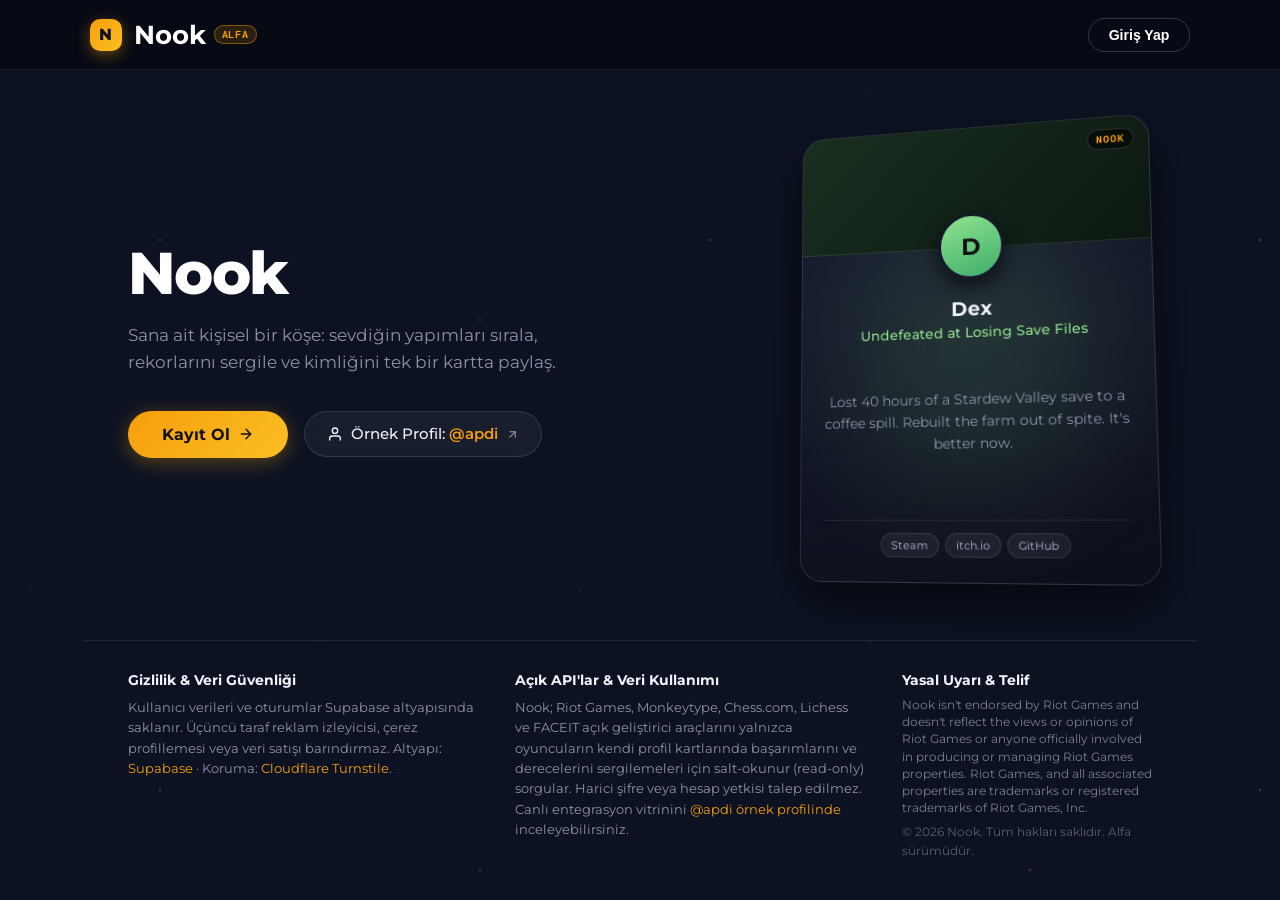
==== commit 6beb5bb3: "feat: Implement light/dark mode toggle and enhance theme management - Added support for light/dark m" ====
--- a/index.html
+++ b/index.html
@@ -18,6 +18,7 @@
                 var themeId = 'default';
                 var fontUrl = 'https://fonts.googleapis.com/css2?family=Montserrat:wght@400;500;600;700&family=Roboto+Mono:wght@400;500&display=swap';
                 var primaryColor = null;
+                var ownerMode = 'dark';
 
                 if (user) {
                     var cached = localStorage.getItem('nook_profile_' + user) || localStorage.getItem('nook_profile_' + user.toLowerCase());
@@ -32,9 +33,21 @@
                             if (typeof rawColor === 'string' && /^#[0-9a-fA-F]{3,8}$/.test(rawColor.trim())) {
                                 primaryColor = rawColor.trim();
                             }
+                            if (parsed.theme_config.color_mode === 'light' || parsed.theme_config.color_mode === 'dark') {
+                                ownerMode = parsed.theme_config.color_mode;
+                            }
                         }
                     }
                 }
+
+                var visitorOverride = null;
+                try {
+                    var vKey = 'nook_visitor_mode_' + (user ? user.trim().toLowerCase() : 'default');
+                    var vVal = sessionStorage.getItem(vKey);
+                    if (vVal === 'light' || vVal === 'dark') visitorOverride = vVal;
+                } catch(e) {}
+                var effectiveMode = visitorOverride || ownerMode;
+                document.documentElement.setAttribute('data-mode', effectiveMode);
 
                 if (themeId === 'obsidian-minimal') {
                     fontUrl = 'https://fonts.googleapis.com/css2?family=Cormorant+Garamond:ital,wght@0,400;0,600;0,700;1,400;1,600&family=Plus+Jakarta+Sans:wght@400;500;600;700&display=swap';
@@ -53,6 +66,17 @@
 
                 if (primaryColor) {
                     document.documentElement.style.setProperty('--accent-color', primaryColor);
+                    var hex = primaryColor.slice(1);
+                    if (hex.length === 3 || hex.length === 4) {
+                        hex = hex.slice(0, 3).split('').map(function(c) { return c + c; }).join('');
+                    }
+                    if (hex.length >= 6) {
+                        var r = parseInt(hex.slice(0, 2), 16) / 255;
+                        var g = parseInt(hex.slice(2, 4), 16) / 255;
+                        var b = parseInt(hex.slice(4, 6), 16) / 255;
+                        var lum = 0.2126 * Math.pow(r, 2.2) + 0.7152 * Math.pow(g, 2.2) + 0.0722 * Math.pow(b, 2.2);
+                        document.documentElement.style.setProperty('--accent-contrast', lum > 0.36 ? '#0b0d12' : '#ffffff');
+                    }
                 }
 
                 var fontLink = document.createElement('link');
@@ -366,6 +390,24 @@
                     </button>
                 </div>
             </div>
+
+            <!-- Ziyaretçi / Genel Aydınlık-Karanlık Mod Geçiş Butonu (Oturum Bazlı) -->
+            <button type="button" class="top-nav-btn top-nav-mode-btn" id="nav-mode-toggle" title="Aydınlık moda geç" aria-label="Aydınlık moda geç">
+                <svg class="mode-icon-moon" viewBox="0 0 24 24" width="16" height="16" fill="none" stroke="currentColor" stroke-width="2" stroke-linecap="round" stroke-linejoin="round">
+                    <path d="M21 12.79A9 9 0 1 1 11.21 3 7 7 0 0 0 21 12.79z"></path>
+                </svg>
+                <svg class="mode-icon-sun" viewBox="0 0 24 24" width="16" height="16" fill="none" stroke="currentColor" stroke-width="2" stroke-linecap="round" stroke-linejoin="round">
+                    <circle cx="12" cy="12" r="5"></circle>
+                    <line x1="12" y1="1" x2="12" y2="3"></line>
+                    <line x1="12" y1="21" x2="12" y2="23"></line>
+                    <line x1="4.22" y1="4.22" x2="5.64" y2="5.64"></line>
+                    <line x1="18.36" y1="18.36" x2="19.78" y2="19.78"></line>
+                    <line x1="1" y1="12" x2="3" y2="12"></line>
+                    <line x1="21" y1="12" x2="23" y2="12"></line>
+                    <line x1="4.22" y1="19.78" x2="5.64" y2="18.36"></line>
+                    <line x1="18.36" y1="5.64" x2="19.78" y2="4.22"></line>
+                </svg>
+            </button>
         </div>
     </header>
 
@@ -875,7 +917,34 @@
                     </div>
                 </div>
 
-                <!-- 2. Bölüm: Vurgu Rengi (Accent Color) -->
+                <!-- 2. Bölüm: Aydınlık / Karanlık Mod Seçimi -->
+                <div class="appearance-section">
+                    <label class="appearance-section-label">Görünüm Modu (Varsayılan Açılış)</label>
+                    <div class="appearance-mode-toggle" id="appearance-mode-toggle" role="group" aria-label="Görünüm Modu">
+                        <button type="button" class="appearance-mode-btn is-active" data-mode-val="dark">
+                            <svg viewBox="0 0 24 24" width="15" height="15" fill="none" stroke="currentColor" stroke-width="2" stroke-linecap="round" stroke-linejoin="round">
+                                <path d="M21 12.79A9 9 0 1 1 11.21 3 7 7 0 0 0 21 12.79z"></path>
+                            </svg>
+                            <span>Karanlık</span>
+                        </button>
+                        <button type="button" class="appearance-mode-btn" data-mode-val="light">
+                            <svg viewBox="0 0 24 24" width="15" height="15" fill="none" stroke="currentColor" stroke-width="2" stroke-linecap="round" stroke-linejoin="round">
+                                <circle cx="12" cy="12" r="5"></circle>
+                                <line x1="12" y1="1" x2="12" y2="3"></line>
+                                <line x1="12" y1="21" x2="12" y2="23"></line>
+                                <line x1="4.22" y1="4.22" x2="5.64" y2="5.64"></line>
+                                <line x1="18.36" y1="18.36" x2="19.78" y2="19.78"></line>
+                                <line x1="1" y1="12" x2="3" y2="12"></line>
+                                <line x1="21" y1="12" x2="23" y2="12"></line>
+                                <line x1="4.22" y1="19.78" x2="5.64" y2="18.36"></line>
+                                <line x1="18.36" y1="5.64" x2="19.78" y2="4.22"></line>
+                            </svg>
+                            <span>Aydınlık</span>
+                        </button>
+                    </div>
+                </div>
+
+                <!-- 3. Bölüm: Vurgu Rengi (Accent Color) -->
                 <div class="appearance-section">
                     <div class="appearance-section-header">
                         <label class="appearance-section-label">Vurgu Rengi</label>
--- a/css/tokens.css
+++ b/css/tokens.css
@@ -1,19 +1,43 @@
-/* #region 1: TEMA VE RENK PALETİ */
-:root {
-    --bg-stage: #0c0e14;
-    --bg-card: #151824;
-    --bg-card-subtle: #1c2030;
-    --bg-pill: rgba(255, 255, 255, 0.07);
-    --bg-pill-hover: rgba(255, 255, 255, 0.12);
+/* #region 1: TEMA VE RENK PALETİ (OKLCH DİNAMİK RENK & POLARİTE MOTORU) */
+:root,
+:root[data-mode="dark"] {
+    color-scheme: dark;
+
+    --accent-color: #3b5bdb;
+    --accent-contrast: #ffffff;
+    --accent-glow: color-mix(in oklch, var(--accent-color) 36%, transparent);
+    --accent-surface: color-mix(in oklch, var(--accent-color) 14%, transparent);
+    --accent-surface-hover: color-mix(in oklch, var(--accent-color) 24%, transparent);
+    --accent-light: color-mix(in oklch, var(--accent-color) 70%, #ffffff);
+    --accent-ink: color-mix(in oklch, var(--accent-color) 82%, #ffffff);
+
+    --bg-stage: color-mix(in oklch, var(--accent-color) 14%, #06070a);
+    --bg-card: color-mix(in oklch, var(--accent-color) 18%, #0b0d12);
+    --bg-card-subtle: color-mix(in oklch, var(--accent-color) 24%, #10131a);
+    --bg-pill: color-mix(in oklch, var(--accent-color) 14%, rgba(255, 255, 255, 0.05));
+    --bg-pill-hover: color-mix(in oklch, var(--accent-color) 26%, rgba(255, 255, 255, 0.1));
     
     --text-primary: #ffffff;
-    --text-secondary: rgba(255, 255, 255, 0.65);
-    --text-tertiary: rgba(255, 255, 255, 0.45);
-    
-    --accent-color: #3b5bdb;
-    --accent-glow: rgba(59, 91, 219, 0.35);
-    --border-soft: rgba(255, 255, 255, 0.08);
-    --border-highlight: rgba(255, 255, 255, 0.16);
+    --text-secondary: color-mix(in oklch, var(--accent-color) 12%, rgba(255, 255, 255, 0.72));
+    --text-tertiary: color-mix(in oklch, var(--accent-color) 10%, rgba(255, 255, 255, 0.48));
+    --text-muted: var(--text-tertiary);
+    
+    --border-soft: color-mix(in oklch, var(--accent-color) 20%, rgba(255, 255, 255, 0.08));
+    --border-highlight: color-mix(in oklch, var(--accent-color) 42%, rgba(255, 255, 255, 0.16));
+
+    /* Semantik Yüzey, Cam ve Etkileşim Tokenları */
+    --surface-1: color-mix(in oklch, var(--accent-color) 7%, rgba(255, 255, 255, 0.03));
+    --surface-2: color-mix(in oklch, var(--accent-color) 11%, rgba(255, 255, 255, 0.06));
+    --surface-hover: color-mix(in oklch, var(--accent-color) 18%, rgba(255, 255, 255, 0.09));
+    --surface-active: color-mix(in oklch, var(--accent-color) 24%, rgba(255, 255, 255, 0.12));
+    --surface-recessed: color-mix(in oklch, var(--accent-color) 10%, rgba(0, 0, 0, 0.42));
+    --surface-overlay-btn: color-mix(in oklch, var(--bg-stage) 72%, rgba(0, 0, 0, 0.45));
+    --surface-overlay-btn-hover: color-mix(in oklch, var(--accent-color) 24%, rgba(0, 0, 0, 0.72));
+    --nav-btn-bg: color-mix(in oklch, var(--bg-card) 78%, transparent);
+    --nav-btn-hover-bg: color-mix(in oklch, var(--accent-color) 22%, rgba(255, 255, 255, 0.1));
+    --scrollbar-thumb: color-mix(in oklch, var(--accent-color) 25%, rgba(255, 255, 255, 0.18));
+    --scrollbar-thumb-hover: color-mix(in oklch, var(--accent-color) 45%, rgba(255, 255, 255, 0.35));
+    --loading-bg: var(--bg-stage);
     
     --font-sans: 'Montserrat', -apple-system, BlinkMacSystemFont, 'Segoe UI', Roboto, sans-serif;
     --font-mono: 'Roboto Mono', monospace;
@@ -45,7 +69,89 @@
     --stage-pattern-height: 100%;
     --stage-pattern-transform: translate(-50%, -50%);
     --stage-pattern-opacity: 1;
-    --stage-gradient: radial-gradient(circle at 50% 30%, rgba(35, 45, 75, 0.4) 0%, rgba(12, 14, 20, 1) 75%);
+    --stage-gradient: radial-gradient(
+        circle at 50% 30%,
+        color-mix(in oklch, var(--accent-color) 30%, transparent) 0%,
+        color-mix(in oklch, var(--accent-color) 11%, transparent) 42%,
+        transparent 74%
+    );
+
+    --shadow-elevated: 0 8px 24px rgba(0, 0, 0, 0.45);
+    --shadow-row: 0 2px 8px rgba(0, 0, 0, 0.28);
+    --shadow-row-hover: 0 6px 20px rgba(0, 0, 0, 0.42), 0 0 14px color-mix(in oklch, var(--accent-color) 22%, transparent);
+}
+
+:root[data-mode="light"] {
+    color-scheme: light;
+
+    --accent-glow: color-mix(in oklch, var(--accent-color) 28%, transparent);
+    --accent-surface: color-mix(in oklch, var(--accent-color) 12%, transparent);
+    --accent-surface-hover: color-mix(in oklch, var(--accent-color) 20%, transparent);
+    --accent-light: color-mix(in oklch, var(--accent-color) 62%, #0f172a);
+    --accent-ink: color-mix(in oklch, var(--accent-color) 62%, #0f172a);
+
+    --bg-stage: color-mix(in oklch, var(--accent-color) 13%, #f3f5fa);
+    --bg-card: color-mix(in oklch, var(--accent-color) 6%, #ffffff);
+    --bg-card-subtle: color-mix(in oklch, var(--accent-color) 11%, #f1f4f9);
+    --bg-pill: color-mix(in oklch, var(--accent-color) 12%, rgba(15, 23, 42, 0.04));
+    --bg-pill-hover: color-mix(in oklch, var(--accent-color) 22%, rgba(15, 23, 42, 0.08));
+
+    --text-primary: color-mix(in oklch, var(--accent-color) 14%, #0f172a);
+    --text-secondary: color-mix(in oklch, var(--accent-color) 12%, rgba(15, 23, 42, 0.74));
+    --text-tertiary: color-mix(in oklch, var(--accent-color) 10%, rgba(15, 23, 42, 0.54));
+    --text-muted: var(--text-tertiary);
+
+    --border-soft: color-mix(in oklch, var(--accent-color) 18%, rgba(15, 23, 42, 0.1));
+    --border-highlight: color-mix(in oklch, var(--accent-color) 42%, rgba(15, 23, 42, 0.2));
+
+    --surface-1: color-mix(in oklch, var(--accent-color) 7%, rgba(15, 23, 42, 0.03));
+    --surface-2: color-mix(in oklch, var(--accent-color) 11%, rgba(15, 23, 42, 0.05));
+    --surface-hover: color-mix(in oklch, var(--accent-color) 18%, rgba(15, 23, 42, 0.08));
+    --surface-active: color-mix(in oklch, var(--accent-color) 24%, rgba(15, 23, 42, 0.11));
+    --surface-recessed: color-mix(in oklch, var(--accent-color) 7%, rgba(15, 23, 42, 0.05));
+    --surface-overlay-btn: color-mix(in oklch, var(--bg-card) 86%, transparent);
+    --surface-overlay-btn-hover: var(--bg-card);
+    --nav-btn-bg: color-mix(in oklch, var(--bg-card) 84%, transparent);
+    --nav-btn-hover-bg: color-mix(in oklch, var(--accent-color) 16%, #ffffff);
+    --scrollbar-thumb: color-mix(in oklch, var(--accent-color) 26%, rgba(15, 23, 42, 0.2));
+    --scrollbar-thumb-hover: color-mix(in oklch, var(--accent-color) 45%, rgba(15, 23, 42, 0.36));
+    --loading-bg: var(--bg-stage);
+
+    --stage-gradient: radial-gradient(
+        circle at 50% 30%,
+        color-mix(in oklch, var(--accent-color) 24%, transparent) 0%,
+        color-mix(in oklch, var(--accent-color) 9%, transparent) 44%,
+        transparent 74%
+    );
+
+    --shadow-card: 
+        0 12px 32px -8px color-mix(in oklch, var(--accent-color) 16%, rgba(15, 23, 42, 0.14)),
+        0 24px 56px -16px rgba(15, 23, 42, 0.12),
+        inset 0 1px 0 rgba(255, 255, 255, 0.9);
+    --shadow-avatar: 0 6px 18px color-mix(in oklch, var(--accent-color) 20%, rgba(15, 23, 42, 0.18));
+    --shadow-elevated: 0 8px 24px color-mix(in oklch, var(--accent-color) 14%, rgba(15, 23, 42, 0.14));
+    --shadow-row: 0 2px 8px rgba(15, 23, 42, 0.06);
+    --shadow-row-hover: 0 6px 18px color-mix(in oklch, var(--accent-color) 16%, rgba(15, 23, 42, 0.1)), 0 0 12px color-mix(in oklch, var(--accent-color) 16%, transparent);
+
+    --modal-shadow: 0 20px 50px rgba(15, 23, 42, 0.2), 0 0 0 1px var(--border-soft);
+    --modal-backdrop: rgba(15, 23, 42, 0.45);
+    --modal-item-beta-bg: color-mix(in oklch, var(--accent-color) 6%, rgba(241, 245, 249, 0.85));
+    --modal-item-beta-border: 1px solid var(--border-soft);
+
+    --confirm-btn-cancel-bg: var(--surface-2);
+    --confirm-btn-cancel-hover: var(--surface-hover);
+
+    --color-tier-gold: #d97706;
+    --color-tier-silver: #475569;
+    --color-tier-bronze: #c2410c;
+
+    --skeleton-base-bg: var(--surface-1);
+    --skeleton-shimmer-bg: linear-gradient(
+        90deg,
+        transparent 0%,
+        var(--surface-hover) 50%,
+        transparent 100%
+    );
 }
 /* #endregion */
 
@@ -118,22 +224,22 @@
     --companion-body-gap: clamp(8px, 1.85cqh, 24px);
 
     /* Eşlikçi Kart Liste & Başarım Satırları Tokenları (.companion-row-item) */
-    --companion-row-bg: rgba(255, 255, 255, 0.03);
-    --companion-row-border: 1px solid rgba(255, 255, 255, 0.07);
-    --companion-row-border-color: rgba(255, 255, 255, 0.07);
+    --companion-row-bg: var(--surface-1);
+    --companion-row-border: 1px solid var(--border-soft);
+    --companion-row-border-color: var(--border-soft);
     --companion-row-radius: var(--radius-btn, 10px);
     --companion-row-padding: clamp(6px, 2.2cqh, 30px) 3.6cqw;
-    --companion-row-hover-bg: rgba(255, 255, 255, 0.07);
-    --companion-row-hover-border-color: rgba(255, 255, 255, 0.16);
+    --companion-row-hover-bg: var(--surface-hover);
+    --companion-row-hover-border-color: var(--border-highlight);
     --companion-row-hover-transform: translateY(-1px);
     --companion-row-active-transform: scale(0.99);
 
     /* Sürükleme / Taşınma (Drag & Drop) Tokenları */
     --companion-row-drag-opacity: 0.45;
     --companion-row-drag-transform: scale(0.97);
-    --companion-row-drag-bg: rgba(59, 91, 219, 0.08);
+    --companion-row-drag-bg: var(--accent-surface);
     --companion-row-drag-border: dashed 1px var(--accent-color);
-    --companion-row-drag-shadow: 0 0 12px rgba(59, 91, 219, 0.35);
+    --companion-row-drag-shadow: 0 0 12px var(--accent-glow);
 
 }
 /* #endregion */
@@ -164,15 +270,15 @@
     --modal-w-lg: min(520px, 92vw);
 
     /* Modal Liste & Seçici Eleman Tokenları */
-    --modal-item-bg: rgba(255, 255, 255, 0.03);
+    --modal-item-bg: var(--surface-1);
     --modal-item-border: 1px solid var(--border-soft);
     --modal-item-radius: 14px;
-    --modal-item-hover-bg: rgba(59, 91, 219, 0.12);
+    --modal-item-hover-bg: var(--accent-surface);
     --modal-item-hover-border: var(--accent-color);
     
     /* Beta / Devam Eden İçerik Tokenları */
-    --modal-item-beta-bg: rgba(12, 14, 20, 0.65);
-    --modal-item-beta-border: 1px solid rgba(255, 255, 255, 0.05);
+    --modal-item-beta-bg: color-mix(in oklch, var(--bg-stage) 75%, transparent);
+    --modal-item-beta-border: 1px solid var(--border-soft);
     --modal-item-beta-opacity: 0.45;
 
     /* Onay / Uyarı Pop-up Tokenları (Confirm Modal) */
@@ -184,9 +290,9 @@
     --confirm-btn-danger-hover: #dc2626;
     --confirm-btn-danger-shadow: 0 4px 14px rgba(239, 68, 68, 0.35);
     --confirm-btn-danger-hover-shadow: 0 6px 18px rgba(239, 68, 68, 0.45);
-    --confirm-btn-cancel-bg: rgba(255, 255, 255, 0.08);
+    --confirm-btn-cancel-bg: var(--surface-2);
     --confirm-btn-cancel-border: 1px solid var(--border-soft);
-    --confirm-btn-cancel-hover: rgba(255, 255, 255, 0.14);
+    --confirm-btn-cancel-hover: var(--surface-hover);
 }
 /* #endregion */
 
--- a/css/base.css
+++ b/css/base.css
@@ -8,7 +8,7 @@
 /* Global Estetik Scrollbar (Modern Glass / Minimal Nook Teması) */
 * {
     scrollbar-width: thin;
-    scrollbar-color: rgba(255, 255, 255, 0.2) transparent;
+    scrollbar-color: var(--scrollbar-thumb) transparent;
 }
 
 ::-webkit-scrollbar {
@@ -21,17 +21,17 @@
 }
 
 ::-webkit-scrollbar-thumb {
-    background: rgba(255, 255, 255, 0.18);
+    background: var(--scrollbar-thumb);
     border-radius: 999px;
     transition: background 0.2s ease;
 }
 
 ::-webkit-scrollbar-thumb:hover {
-    background: rgba(255, 255, 255, 0.35);
+    background: var(--scrollbar-thumb-hover);
 }
 
 ::-webkit-scrollbar-thumb:active {
-    background: rgba(255, 255, 255, 0.5);
+    background: var(--accent-color);
 }
 
 ::-webkit-scrollbar-corner {
@@ -208,7 +208,9 @@
     width: var(--btn-icon-size);
     height: var(--btn-icon-size);
     border-radius: var(--radius-circle);
-    background: rgba(0, 0, 0, 0.62);
+    background: var(--surface-overlay-btn);
+    backdrop-filter: blur(8px);
+    -webkit-backdrop-filter: blur(8px);
     border: 1px solid var(--border-highlight);
     color: var(--text-primary);
     display: flex;
@@ -216,7 +218,7 @@
     justify-content: center;
     cursor: pointer;
     z-index: 10;
-    transition: transform 0.2s ease, background-color 0.2s ease;
+    transition: transform 0.2s ease, background-color 0.2s ease, border-color 0.2s ease;
 }
 
 .flip-trigger-btn svg {
@@ -226,7 +228,8 @@
 
 .flip-trigger-btn:hover {
     transform: scale(1.1);
-    background: rgba(0, 0, 0, 0.75);
+    background: var(--surface-overlay-btn-hover);
+    border-color: var(--accent-color);
 }
 
 .nook-icon-btn {
@@ -291,7 +294,7 @@
 }
 
 .scrollable-fade::-webkit-scrollbar-thumb {
-    background: rgba(255, 255, 255, 0.15);
+    background: var(--scrollbar-thumb);
     border-radius: 4px;
 }
 /* #endregion */
@@ -321,7 +324,7 @@
     width: 100vw;
     height: 100vh;
     height: 100dvh;
-    background-color: #000000;
+    background-color: var(--loading-bg, #000000);
     z-index: 9999;
     display: none;
     align-items: center;
@@ -370,16 +373,16 @@
     width: clamp(48px, 6vh, 60px);
     height: clamp(48px, 6vh, 60px);
     border-radius: 16px;
-    background: linear-gradient(135deg, rgba(255, 255, 255, 0.08), rgba(255, 255, 255, 0.02));
-    border: 1px solid rgba(255, 255, 255, 0.12);
+    background: linear-gradient(135deg, var(--surface-hover), var(--surface-1));
+    border: 1px solid var(--border-highlight);
     display: flex;
     align-items: center;
     justify-content: center;
     font-family: var(--font-sans);
     font-size: clamp(1.3rem, 2.8vh, 1.7rem);
     font-weight: 700;
-    color: #ffffff;
-    box-shadow: 0 10px 30px rgba(0, 0, 0, 0.6), 0 0 20px rgba(59, 91, 219, 0.25);
+    color: var(--text-primary);
+    box-shadow: var(--shadow-elevated), 0 0 20px var(--accent-glow);
     animation: appLoadingBrandPulse 2s ease-in-out infinite;
     transition: transform 0.2s ease, box-shadow 0.4s ease, border-color 0.4s ease;
     pointer-events: none;
@@ -389,11 +392,11 @@
 @keyframes appLoadingBrandPulse {
     0%, 100% {
         transform: scale(1);
-        box-shadow: 0 10px 30px rgba(0, 0, 0, 0.6), 0 0 15px rgba(59, 91, 219, 0.2);
+        box-shadow: var(--shadow-elevated), 0 0 15px var(--accent-glow);
     }
     50% {
         transform: scale(1.04);
-        box-shadow: 0 14px 35px rgba(0, 0, 0, 0.7), 0 0 28px rgba(59, 91, 219, 0.45);
+        box-shadow: var(--shadow-elevated), 0 0 28px var(--accent-glow);
     }
 }
 
@@ -409,24 +412,24 @@
     font-size: clamp(0.9rem, 2vh, 1.15rem);
     font-weight: 500;
     letter-spacing: 0.05em;
-    color: rgba(255, 255, 255, 0.65);
+    color: var(--text-secondary);
     transition: opacity 0.3s ease, transform 0.3s ease, color 0.3s ease;
 }
 
 .app-loading-user.is-loaded {
-    background: linear-gradient(135deg, #ffffff 20%, #748ffc 60%, var(--accent-color) 100%);
+    background: linear-gradient(135deg, var(--text-primary) 20%, var(--accent-light) 60%, var(--accent-color) 100%);
     background-clip: text;
     -webkit-background-clip: text;
     -webkit-text-fill-color: transparent;
     font-weight: 600;
     letter-spacing: 0.06em;
-    filter: drop-shadow(0 0 12px rgba(59, 91, 219, 0.4));
+    filter: drop-shadow(0 0 12px var(--accent-glow));
 }
 
 .app-loading-bar {
     width: 64px;
     height: 2px;
-    background: rgba(255, 255, 255, 0.08);
+    background: var(--surface-2);
     border-radius: 999px;
     overflow: hidden;
     position: relative;
@@ -453,7 +456,7 @@
     display: none;
     font-family: var(--font-sans);
     font-size: 0.8rem;
-    color: rgba(255, 255, 255, 0.45);
+    color: var(--text-tertiary);
     letter-spacing: 0.04em;
     margin-top: -4px;
     transition: opacity 0.2s ease;
@@ -869,7 +872,7 @@
     flex-direction: column;
     gap: var(--companion-header-gap, 12px);
     border-bottom: 1px solid var(--border-soft);
-    background: rgba(255, 255, 255, 0.015);
+    background: var(--surface-1);
 }
 
 .companion-title-row {
@@ -904,9 +907,9 @@
 }
 
 .companion-brand.brand-showcase .companion-brand-icon {
-    background: rgba(59, 91, 219, 0.18);
-    color: #748ffc;
-    border: 1px solid rgba(59, 91, 219, 0.4);
+    background: var(--accent-surface);
+    color: var(--accent-ink);
+    border: 1px solid var(--border-highlight);
 }
 
 .companion-title {
@@ -923,7 +926,7 @@
     min-width: 28px;
     min-height: 28px;
     border-radius: var(--radius-circle);
-    background: rgba(255, 255, 255, 0.06);
+    background: var(--surface-2);
     border: 1px solid var(--border-soft);
     color: var(--text-secondary);
     display: flex;
@@ -934,8 +937,9 @@
 }
 
 .companion-close-btn:hover {
-    background: rgba(255, 255, 255, 0.15);
-    color: #ffffff;
+    background: var(--surface-hover);
+    color: var(--text-primary);
+    border-color: var(--border-highlight);
     transform: scale(1.08);
 }
 
@@ -971,7 +975,7 @@
     min-width: 28px;
     min-height: 28px;
     border-radius: var(--radius-circle);
-    background: rgba(255, 255, 255, 0.06);
+    background: var(--surface-2);
     border: 1px solid var(--border-soft);
     color: var(--text-secondary);
     display: inline-flex;
@@ -984,8 +988,9 @@
 }
 
 .companion-back-btn:hover {
-    background: rgba(255, 255, 255, 0.15);
-    color: #ffffff;
+    background: var(--surface-hover);
+    color: var(--text-primary);
+    border-color: var(--border-highlight);
     transform: translateX(-2px);
 }
 
@@ -996,7 +1001,7 @@
     min-width: 28px;
     min-height: 28px;
     border-radius: var(--radius-circle);
-    background: rgba(255, 255, 255, 0.06);
+    background: var(--surface-2);
     border: 1px solid var(--border-soft);
     color: var(--text-secondary);
     display: inline-flex;
@@ -1009,16 +1014,16 @@
 }
 
 .companion-edit-toggle-btn:hover {
-    background: rgba(59, 91, 219, 0.2);
+    background: var(--accent-surface);
     border-color: var(--accent-color);
-    color: #ffffff;
+    color: var(--text-primary);
 }
 
 .companion-card.is-detail-editing .companion-edit-toggle-btn {
     background: var(--accent-color, #3b5bdb);
     border-color: var(--accent-color, #3b5bdb);
-    color: #ffffff;
-    box-shadow: 0 0 10px rgba(59, 91, 219, 0.4);
+    color: var(--accent-contrast, #ffffff);
+    box-shadow: 0 0 10px var(--accent-glow);
 }
 
 .companion-action-btn.delete-all-list-btn:hover,
@@ -1093,11 +1098,11 @@
     height: clamp(28px, 7.6cqw, 56px);
     min-width: clamp(28px, 7.6cqw, 56px);
     border-radius: 8px;
-    background: rgba(255, 255, 255, 0.06);
-    display: flex;
-    align-items: center;
-    justify-content: center;
-    color: var(--accent-light, #748ffc);
+    background: var(--surface-2);
+    display: flex;
+    align-items: center;
+    justify-content: center;
+    color: var(--accent-ink);
 }
 
 .brand-trophies .companion-row-icon-wrap,
@@ -1161,7 +1166,7 @@
     width: 26px;
     height: 26px;
     border-radius: var(--radius-circle);
-    background: rgba(255, 255, 255, 0.06);
+    background: var(--surface-2);
     border: 1px solid var(--border-soft);
     color: var(--text-tertiary);
     display: none;
@@ -1202,8 +1207,8 @@
 
 .companion-add-row-btn:hover {
     border-color: var(--accent-color);
-    color: #ffffff;
-    background: rgba(59, 91, 219, 0.1);
+    color: var(--text-primary);
+    background: var(--accent-surface);
 }
 
 /* Detay Düzenleme Durumunda (.is-detail-editing) Afiş & Link Kuralları */
@@ -1240,7 +1245,7 @@
 
 .companion-footer-link-input {
     width: 90%;
-    background: rgba(0, 0, 0, 0.55);
+    background: var(--surface-recessed);
     border: 1px solid var(--accent-color);
     box-shadow: 0 0 0 2px var(--accent-glow);
     border-radius: var(--radius-pill);
@@ -1254,16 +1259,16 @@
 }
 
 .companion-tab-btn:hover {
-    background: rgba(255, 255, 255, 0.09);
-    border-color: rgba(255, 255, 255, 0.18);
-    color: #ffffff;
+    background: var(--surface-hover);
+    border-color: var(--border-highlight);
+    color: var(--text-primary);
 }
 
 .companion-tab-btn.is-active {
-    background: rgba(59, 91, 219, 0.22);
+    background: var(--accent-surface-hover);
     border-color: var(--accent-color);
-    color: #ffffff;
-    box-shadow: 0 0 12px rgba(59, 91, 219, 0.25);
+    color: var(--text-primary);
+    box-shadow: 0 0 12px var(--accent-glow);
 }
 
 .companion-tab-title {
@@ -1284,15 +1289,15 @@
     width: 18px;
     height: 18px;
     border-radius: var(--radius-circle, 50%);
-    background: #161926;
-    border: 1.5px solid rgba(255, 255, 255, 0.25);
-    color: rgba(255, 255, 255, 0.85);
+    background: var(--bg-card);
+    border: 1.5px solid var(--border-highlight);
+    color: var(--text-primary);
     display: none;
     align-items: center;
     justify-content: center;
     cursor: pointer;
     padding: 0;
-    box-shadow: 0 2px 6px rgba(0, 0, 0, 0.6);
+    box-shadow: var(--shadow-row);
     transition: transform 0.15s ease, background-color 0.15s ease, border-color 0.15s ease;
     z-index: 10;
 }
@@ -1310,7 +1315,7 @@
 .companion-tab-edit-btn:hover {
     background: var(--accent-color, #3b5bdb);
     border-color: var(--accent-color, #3b5bdb);
-    color: #ffffff;
+    color: var(--accent-contrast, #ffffff);
     transform: scale(1.2);
 }
 
@@ -1334,7 +1339,7 @@
     padding: 0.8cqh 2cqw;
     box-sizing: border-box;
     border-radius: var(--radius-btn, 8px);
-    background: rgba(255, 255, 255, 0.02);
+    background: var(--surface-1);
     border: 1.5px dashed var(--border-highlight);
     color: var(--text-tertiary);
     cursor: pointer;
@@ -1346,9 +1351,9 @@
 
 .companion-tab-add-btn:hover {
     border-color: var(--accent-color);
-    color: #ffffff;
-    background: rgba(59, 91, 219, 0.14);
-    box-shadow: 0 0 10px rgba(59, 91, 219, 0.2);
+    color: var(--text-primary);
+    background: var(--accent-surface);
+    box-shadow: 0 0 10px var(--accent-glow);
 }
 
 .companion-tab-add-btn svg {
@@ -1396,8 +1401,8 @@
     text-transform: uppercase;
     padding: 1px 6px;
     border-radius: 4px;
-    background: rgba(255, 255, 255, 0.08);
-    color: var(--accent-light, #748ffc);
+    background: var(--surface-2);
+    color: var(--accent-ink);
 }
 
 .companion-meta-link {
@@ -1428,7 +1433,7 @@
     min-width: 26px;
     min-height: 26px;
     border-radius: 8px;
-    background: rgba(255, 255, 255, 0.04);
+    background: var(--surface-1);
     border: 1px solid var(--border-soft);
     color: var(--text-tertiary);
     display: flex;
@@ -1439,7 +1444,7 @@
 }
 
 .companion-action-icon-btn:hover {
-    background: rgba(255, 255, 255, 0.1);
+    background: var(--surface-hover);
     color: var(--text-primary);
 }
 
@@ -1508,8 +1513,8 @@
     padding: 0.8cqh 3cqw;
     width: fit-content;
     max-width: 85%;
-    background: rgba(255, 255, 255, 0.04);
-    border: 1px solid rgba(255, 255, 255, 0.08);
+    background: var(--surface-1);
+    border: 1px solid var(--border-soft);
     border-radius: var(--radius-pill, 9999px);
     color: var(--text-secondary);
     text-decoration: none;
@@ -1517,14 +1522,14 @@
     font-weight: 600;
     transition: all 0.22s cubic-bezier(0.16, 1, 0.3, 1);
     box-sizing: border-box;
-    box-shadow: 0 2px 8px rgba(0, 0, 0, 0.25);
+    box-shadow: var(--shadow-row);
 }
 
 .companion-footer-link:hover {
-    background: rgba(59, 91, 219, 0.16);
+    background: var(--accent-surface);
     border-color: var(--accent-color);
-    color: #ffffff;
-    box-shadow: 0 4px 14px rgba(59, 91, 219, 0.25);
+    color: var(--text-primary);
+    box-shadow: 0 4px 14px var(--accent-glow);
     transform: translateY(-1px);
 }
 
@@ -1552,7 +1557,7 @@
 }
 
 .companion-link-domain {
-    color: #ffffff;
+    color: var(--text-primary);
     font-weight: 600;
     font-size: var(--cq-fs-desc);
     white-space: nowrap;
--- a/css/front.css
+++ b/css/front.css
@@ -134,31 +134,31 @@
 
 /* ➕ Alan Ekle Flag'i (Yalnızca sahip, nötr cam görünüm + kesik çizgili kenar) */
 .card-flag-btn.flag-add {
-    background: rgba(20, 22, 30, 0.55);
-    border: 1.5px dashed rgba(255, 255, 255, 0.28);
+    background: var(--nav-btn-bg);
+    border: 1.5px dashed var(--border-highlight);
     border-left: none;
-    box-shadow: 4px 4px 14px rgba(0, 0, 0, 0.35);
+    box-shadow: var(--shadow-row);
 }
 
 .card-flag-btn.flag-add .flag-icon {
-    color: rgba(255, 255, 255, 0.6);
+    color: var(--text-secondary);
     filter: none;
 }
 
 .card-flag-btn.flag-add:hover {
     transform: translateX(4px) scale(1.04);
-    background: rgba(40, 44, 58, 0.75);
-    border-color: rgba(255, 255, 255, 0.6);
-    box-shadow: 6px 4px 18px rgba(0, 0, 0, 0.45);
+    background: var(--surface-hover);
+    border-color: var(--accent-color);
+    box-shadow: var(--shadow-elevated);
 }
 
 .card-flag-btn.flag-add:hover .flag-icon {
-    color: #ffffff;
+    color: var(--text-primary);
     transform: rotate(90deg);
 }
 
 .stage:not(.has-companion-open) .card-container.is-flipped .card-flag-btn.flag-add {
-    border-left: 1.5px dashed rgba(255, 255, 255, 0.28);
+    border-left: 1.5px dashed var(--border-highlight);
 }
 
 /* Pasif alan flag'leri ve sahibe özel kontroller */
--- a/css/back.css
+++ b/css/back.css
@@ -83,12 +83,12 @@
 
 .nook-link-row:hover {
     border-color: var(--border-highlight);
-    background: rgba(255, 255, 255, 0.05);
+    background: var(--surface-hover);
 }
 
 .nook-link-row.is-expanded {
-    border-color: rgba(255, 255, 255, 0.2);
-    background: rgba(0, 0, 0, 0.25);
+    border-color: var(--border-highlight);
+    background: var(--surface-recessed);
 }
 
 .nook-link-main {
@@ -108,7 +108,7 @@
     width: 8.5cqw;
     height: 8.5cqw;
     border-radius: 2cqw;
-    background: rgba(255, 255, 255, 0.06);
+    background: var(--surface-2);
     display: flex;
     align-items: center;
     justify-content: center;
@@ -181,7 +181,7 @@
     min-height: 24px;
     border-radius: 1.6cqw;
     border: 1px solid var(--border-soft);
-    background: rgba(0, 0, 0, 0.45);
+    background: var(--surface-overlay-btn);
     backdrop-filter: blur(4px);
     color: var(--text-tertiary);
     display: flex;
@@ -204,10 +204,10 @@
 }
 
 .nook-action-btn:hover {
-    color: #ffffff;
-    background: rgba(255, 255, 255, 0.2);
-    border-color: rgba(255, 255, 255, 0.4);
-    box-shadow: 0 0 8px rgba(255, 255, 255, 0.1);
+    color: var(--text-primary);
+    background: var(--surface-hover);
+    border-color: var(--border-highlight);
+    box-shadow: var(--shadow-row);
 }
 
 .nook-action-btn.is-delete-mode {
@@ -243,15 +243,15 @@
 }
 
 .nook-link-anchor:hover {
-    background: rgba(255, 255, 255, 0.06);
+    background: var(--surface-2);
 }
 
 .nook-link-anchor:hover .nook-link-name {
-    color: var(--accent-light, #38bdf8);
+    color: var(--accent-ink, var(--accent-color));
 }
 
 .nook-link-anchor:hover .nook-link-icon {
-    background: rgba(255, 255, 255, 0.12);
+    background: var(--accent-surface);
 }
 
 /* Akordeon Düzenleme Başlığı (İkon + İsim Inputu) */
@@ -322,7 +322,7 @@
 
 /* Input Tasarımı */
 .nook-link-input {
-    background: rgba(0, 0, 0, 0.35);
+    background: var(--surface-recessed);
     border: 1px solid var(--border-soft);
     border-radius: 1.8cqw;
     padding: 1.8cqw 2.5cqw;
@@ -351,7 +351,7 @@
 }
 
 body:not(.is-owner) .nook-link-row:hover .nook-link-name {
-    color: var(--accent-light, #38bdf8);
+    color: var(--accent-ink, var(--accent-color));
 }
 
 body:not(.is-owner) .nook-link-row * {
@@ -396,7 +396,7 @@
 
 .nook-link-row.is-dragging {
     opacity: 0.5;
-    background: rgba(255, 255, 255, 0.05);
+    background: var(--surface-1);
     border-color: var(--accent-color);
     transform: scale(0.98);
     transition: none !important;
@@ -512,9 +512,9 @@
 /* Seçilen ve Genişleyen Kart (Seçenek A Düzeni) */
 .top-item-card.is-expanded {
     cursor: pointer;
-    background: rgba(255, 255, 255, 0.04);
+    background: var(--surface-1);
     border-color: var(--accent-color, #3b5bdb);
-    box-shadow: 0 8px 30px rgba(0, 0, 0, 0.4), 0 0 16px rgba(59, 91, 219, 0.25);
+    box-shadow: var(--shadow-row-hover);
     padding: 3cqw 3.5cqw;
     min-height: 28cqh;
     align-items: flex-start;
@@ -522,8 +522,8 @@
 
 .top-item-card.is-expanded .top-item-thumb {
     width: 22cqw;
-    box-shadow: 0 6px 18px rgba(0, 0, 0, 0.45);
-    border-color: rgba(255, 255, 255, 0.18);
+    box-shadow: var(--shadow-elevated);
+    border-color: var(--border-highlight);
     transition: width 0.3s cubic-bezier(0.16, 1, 0.3, 1);
 }
 
@@ -571,15 +571,15 @@
     gap: 1.4cqw;
     margin-top: clamp(4px, 1.2cqh, 14px);
     padding-top: clamp(3px, 0.8cqh, 10px);
-    border-top: 1px dashed rgba(255, 255, 255, 0.08);
+    border-top: 1px dashed var(--border-soft);
 }
 
 .top-item-thumb {
     width: 15cqw;
     aspect-ratio: 2 / 3;
     border-radius: 1.5cqw;
-    background: rgba(255, 255, 255, 0.05);
-    border: 1px solid rgba(255, 255, 255, 0.08);
+    background: var(--surface-2);
+    border: 1px solid var(--border-soft);
     background-size: cover;
     background-position: center;
     object-fit: cover;
@@ -592,7 +592,7 @@
     pointer-events: none;
     -webkit-user-drag: none;
     user-select: none;
-    box-shadow: 0 4px 12px rgba(0, 0, 0, 0.25);
+    box-shadow: var(--shadow-row);
     transition: width 0.3s cubic-bezier(0.16, 1, 0.3, 1);
 }
 
@@ -728,13 +728,13 @@
     box-sizing: border-box;
     margin-top: 10px;
     padding: 12px 14px;
-    background: rgba(0, 0, 0, 0.45);
+    background: var(--surface-recessed);
     backdrop-filter: blur(8px);
     -webkit-backdrop-filter: blur(8px);
     border: 1px solid var(--border-soft);
     border-left: 2.5px solid var(--accent-color);
     border-radius: var(--radius-item, 8px);
-    box-shadow: inset 0 1px 0 rgba(255, 255, 255, 0.04), 0 4px 16px rgba(0, 0, 0, 0.3);
+    box-shadow: var(--shadow-row);
     cursor: default;
     position: relative;
 }
@@ -784,9 +784,9 @@
     gap: 3px;
     padding: 3px 7px;
     border-radius: 999px;
-    background: rgba(255, 255, 255, 0.06);
-    border: 1px solid rgba(255, 255, 255, 0.14);
-    color: rgba(255, 255, 255, 0.78);
+    background: var(--surface-2);
+    border: 1px solid var(--border-soft);
+    color: var(--text-secondary);
     line-height: 1;
     flex-shrink: 0;
     transition: background 0.2s ease, border-color 0.2s ease, color 0.2s ease;
@@ -798,15 +798,15 @@
 }
 
 .top-item-card:hover .has-comment-badge {
-    background: rgba(255, 255, 255, 0.12);
-    border-color: rgba(255, 255, 255, 0.28);
-    color: #fff;
+    background: var(--surface-hover);
+    border-color: var(--border-highlight);
+    color: var(--text-primary);
 }
 
 .top-item-unit.is-expanded .has-comment-badge {
     border-color: var(--accent-color);
-    color: var(--accent-color);
-    background: rgba(255, 255, 255, 0.08);
+    color: var(--accent-ink);
+    background: var(--accent-surface);
 }
 
 .top-item-unit.is-expanded .has-comment-badge .comment-chevron {
@@ -823,7 +823,7 @@
 .user-review-textarea {
     width: 100%;
     box-sizing: border-box;
-    background: rgba(0, 0, 0, 0.45);
+    background: var(--surface-recessed);
     border: 1px solid var(--border-soft);
     border-radius: 8px;
     color: var(--text-primary);
@@ -853,8 +853,8 @@
 .top-item-rank {
     font-size: var(--cq-fs-desc);
     font-weight: 700;
-    color: var(--accent-light, #748ffc);
-    background: rgba(59, 91, 219, 0.15);
+    color: var(--accent-ink);
+    background: var(--accent-surface);
     border-radius: 4px;
     padding: 1px 5px;
     flex-shrink: 0;
@@ -876,7 +876,7 @@
     font-size: calc(var(--cq-fs-desc) * 0.92);
     font-weight: 500;
     color: var(--text-muted);
-    background: rgba(255, 255, 255, 0.05);
+    background: var(--surface-2);
     padding: 1px 5px;
     border-radius: 4px;
     white-space: nowrap;
@@ -895,8 +895,8 @@
 }
 
 .top-meta-badge.is-extra {
-    color: var(--accent-light, #748ffc);
-    background: rgba(59, 91, 219, 0.1);
+    color: var(--accent-ink);
+    background: var(--accent-surface);
 }
 
 .top-meta-badge.is-series {
@@ -922,8 +922,8 @@
     align-items: center;
     gap: 3cqw;
     padding: 2cqw 2.5cqw;
-    background: rgba(255, 255, 255, 0.02);
-    border: 1.5px dashed rgba(255, 255, 255, 0.16);
+    background: var(--surface-1);
+    border: 1.5px dashed var(--border-highlight);
     border-radius: var(--radius-item);
     cursor: pointer;
     transition: all 0.22s cubic-bezier(0.16, 1, 0.3, 1);
@@ -931,10 +931,10 @@
 }
 
 .top-poster-add-card:hover {
-    background: rgba(59, 91, 219, 0.08);
+    background: var(--accent-surface);
     border-color: var(--accent-color, #3b5bdb);
     transform: translateY(-1px);
-    box-shadow: 0 4px 16px rgba(59, 91, 219, 0.15);
+    box-shadow: 0 4px 16px var(--accent-glow);
 }
 
 .top-poster-add-thumb {
@@ -942,8 +942,8 @@
     width: 15cqw;
     aspect-ratio: 2 / 3;
     border-radius: 1.5cqw;
-    background: rgba(255, 255, 255, 0.04);
-    border: 1px dashed rgba(255, 255, 255, 0.2);
+    background: var(--surface-2);
+    border: 1px dashed var(--border-highlight);
     display: flex;
     flex-direction: column;
     align-items: center;
@@ -954,7 +954,7 @@
 }
 
 .top-poster-add-card:hover .top-poster-add-thumb {
-    background: rgba(59, 91, 219, 0.15);
+    background: var(--accent-surface-hover);
     border-color: var(--accent-color, #3b5bdb);
 }
 
@@ -967,7 +967,7 @@
 }
 
 .top-poster-add-card:hover .top-poster-add-icon-wrap {
-    color: #ffffff;
+    color: var(--text-primary);
     transform: scale(1.12);
 }
 
@@ -1042,10 +1042,10 @@
 
 /* Monkeytype Üst Başlık / Profil Kartı */
 .mt-header-box {
-    background: linear-gradient(180deg, rgba(226, 183, 20, 0.06) 0%, rgba(255, 255, 255, 0.02) 100%), var(--bg-card-subtle);
+    background: linear-gradient(180deg, rgba(226, 183, 20, 0.08) 0%, var(--surface-1) 100%), var(--bg-card-subtle);
     border: 1px solid var(--border-soft);
     border-radius: var(--radius-card, 16px);
-    box-shadow: 0 4px 18px rgba(0, 0, 0, 0.25);
+    box-shadow: var(--shadow-row);
     padding: clamp(11px, 2.3cqh, 24px) clamp(12px, 3.6cqw, 24px);
     width: 100%;
     box-sizing: border-box;
@@ -1663,7 +1663,7 @@
     font-size: clamp(10px, 2.4cqw, 15px);
     font-weight: 700;
     color: var(--text-primary);
-    background: rgba(255, 255, 255, 0.06);
+    background: var(--surface-2);
     border: 1px solid var(--border-soft);
     border-radius: 6px;
     padding: clamp(2.5px, 0.5cqh, 5px) clamp(6px, 1.5cqw, 10px);
--- a/css/modal.css
+++ b/css/modal.css
@@ -64,7 +64,7 @@
     overflow-y: auto;
     overscroll-behavior: contain;
     scrollbar-width: thin;
-    scrollbar-color: rgba(255, 255, 255, 0.2) transparent;
+    scrollbar-color: var(--scrollbar-thumb) transparent;
     background: var(--modal-bg);
     border: var(--modal-border);
     border-radius: var(--radius-modal);
@@ -153,7 +153,7 @@
 }
 
 .theme-market-close-btn:hover {
-    color: #ffffff;
+    color: var(--text-primary);
     transform: scale(1.15);
 }
 
@@ -182,13 +182,13 @@
 .theme-market-card:hover {
     transform: translateY(-3px);
     border-color: var(--accent-color);
-    box-shadow: 0 8px 24px rgba(0, 0, 0, 0.4), 0 0 16px var(--accent-glow);
+    box-shadow: var(--shadow-elevated), 0 0 16px var(--accent-glow);
 }
 
 .theme-card-banner {
     width: 100%;
     height: 105px;
-    background: linear-gradient(135deg, rgba(255, 255, 255, 0.05) 0%, rgba(0, 0, 0, 0.4) 100%);
+    background: linear-gradient(135deg, var(--surface-2) 0%, var(--surface-recessed) 100%);
     position: relative;
     overflow: hidden;
     display: flex;
@@ -235,9 +235,9 @@
     font-weight: 700;
     padding: 3px 8px;
     border-radius: var(--radius-pill);
-    background: rgba(59, 91, 219, 0.18);
-    color: var(--accent-light, #748ffc);
-    border: 1px solid rgba(59, 91, 219, 0.35);
+    background: var(--accent-surface);
+    color: var(--accent-ink);
+    border: 1px solid var(--border-highlight);
 }
 
 .theme-card-price.is-free {
@@ -282,7 +282,7 @@
 }
 
 .theme-detail-back-btn:hover {
-    color: #ffffff;
+    color: var(--text-primary);
     transform: translateX(-3px);
 }
 
@@ -290,7 +290,7 @@
     width: 100%;
     height: 160px;
     border-radius: var(--radius-item);
-    background: linear-gradient(135deg, rgba(255, 255, 255, 0.08) 0%, rgba(0, 0, 0, 0.6) 100%);
+    background: linear-gradient(135deg, var(--surface-2) 0%, var(--surface-recessed) 100%);
     overflow: hidden;
     display: flex;
     align-items: center;
@@ -349,7 +349,7 @@
 
 .theme-detail-btn.is-buy {
     background: var(--accent-color);
-    color: #ffffff;
+    color: var(--accent-contrast, #ffffff);
     box-shadow: 0 4px 14px var(--accent-glow);
 }
 
@@ -370,13 +370,13 @@
 }
 
 .theme-detail-btn.is-preview {
-    background: rgba(255, 255, 255, 0.08);
+    background: var(--surface-2);
     color: var(--text-primary);
     border: 1px solid var(--border-highlight);
 }
 
 .theme-detail-btn.is-preview:hover {
-    background: rgba(255, 255, 255, 0.15);
+    background: var(--surface-hover);
 }
 
 /* #region 6: CANLI ÖNİZLEME YÜZEN BARI (LIVE PREVIEW BAR) */
@@ -388,12 +388,12 @@
     z-index: var(--z-modal, 10000);
     width: auto;
     max-width: 90vw;
-    background: rgba(15, 18, 28, 0.88);
+    background: color-mix(in oklch, var(--bg-card) 92%, transparent);
     backdrop-filter: blur(16px);
     -webkit-backdrop-filter: blur(16px);
     border: 1px solid var(--border-highlight);
     border-radius: var(--radius-pill);
-    box-shadow: 0 12px 35px rgba(0, 0, 0, 0.6), 0 0 20px var(--accent-glow);
+    box-shadow: var(--modal-shadow), 0 0 20px var(--accent-glow);
     padding: 8px 14px 8px 18px;
     animation: previewBarSlideUp 0.3s var(--ease-spring);
     transition: transform 0.3s var(--ease-spring), opacity 0.25s ease;
@@ -464,19 +464,19 @@
 }
 
 .theme-preview-btn.is-cancel {
-    background: rgba(255, 255, 255, 0.08);
+    background: var(--surface-2);
     color: var(--text-secondary);
     border: 1px solid var(--border-soft);
 }
 
 .theme-preview-btn.is-cancel:hover {
-    background: rgba(255, 255, 255, 0.16);
-    color: #ffffff;
+    background: var(--surface-hover);
+    color: var(--text-primary);
 }
 
 .theme-preview-btn.is-action {
     background: var(--accent-color);
-    color: #ffffff;
+    color: var(--accent-contrast, #ffffff);
     box-shadow: 0 4px 12px var(--accent-glow);
 }
 
@@ -613,7 +613,7 @@
 .theme-appearance-backdrop {
     position: absolute;
     inset: 0;
-    background: rgba(0, 0, 0, 0.75);
+    background: var(--modal-backdrop);
     backdrop-filter: blur(10px);
     -webkit-backdrop-filter: blur(10px);
     animation: modalBackdropFadeIn 0.22s ease;
@@ -623,10 +623,10 @@
     position: relative;
     width: 100%;
     max-width: 480px;
-    background: var(--bg-card, #12141c);
-    border: 1px solid var(--border-highlight, rgba(255, 255, 255, 0.14));
+    background: var(--bg-card);
+    border: 1px solid var(--border-highlight);
     border-radius: var(--radius-modal, 20px);
-    box-shadow: 0 24px 60px rgba(0, 0, 0, 0.8), 0 0 30px rgba(0, 0, 0, 0.5);
+    box-shadow: var(--modal-shadow);
     overflow: hidden;
     animation: modalBoxPopIn 0.28s var(--ease-spring);
     display: flex;
@@ -668,8 +668,8 @@
 }
 
 .theme-appearance-close-btn:hover {
-    color: #ffffff;
-    background: rgba(255, 255, 255, 0.08);
+    color: var(--text-primary);
+    background: var(--surface-hover);
 }
 
 .theme-appearance-content {
@@ -732,7 +732,7 @@
     gap: 12px;
     padding: 12px 14px;
     border-radius: 12px;
-    background: rgba(255, 255, 255, 0.03);
+    background: var(--surface-1);
     border: 1.5px solid var(--border-soft);
     cursor: pointer;
     transition: all 0.2s ease;
@@ -740,13 +740,13 @@
 }
 
 .appearance-theme-card:hover {
-    background: rgba(255, 255, 255, 0.07);
-    border-color: rgba(255, 255, 255, 0.2);
+    background: var(--surface-hover);
+    border-color: var(--border-highlight);
     transform: translateY(-1px);
 }
 
 .appearance-theme-card.is-selected {
-    background: rgba(255, 255, 255, 0.08);
+    background: var(--accent-surface);
     border-color: var(--accent-color);
     box-shadow: 0 0 16px var(--accent-glow);
 }
@@ -792,7 +792,7 @@
     height: 20px;
     border-radius: 50%;
     background: var(--accent-color);
-    color: #ffffff;
+    color: var(--accent-contrast, #ffffff);
     display: flex;
     align-items: center;
     justify-content: center;
@@ -806,13 +806,53 @@
     transform: scale(1);
 }
 
+/* Aydınlık / Karanlık Mod Seçici */
+.appearance-mode-toggle {
+    display: grid;
+    grid-template-columns: repeat(2, 1fr);
+    gap: 10px;
+    background: var(--surface-recessed);
+    padding: 6px;
+    border-radius: 12px;
+    border: 1px solid var(--border-soft);
+}
+
+.appearance-mode-btn {
+    display: inline-flex;
+    align-items: center;
+    justify-content: center;
+    gap: 8px;
+    height: 38px;
+    border-radius: 8px;
+    background: transparent;
+    border: 1px solid transparent;
+    color: var(--text-secondary);
+    font-family: inherit;
+    font-size: 0.84rem;
+    font-weight: 600;
+    cursor: pointer;
+    transition: all 0.2s ease;
+}
+
+.appearance-mode-btn:hover {
+    color: var(--text-primary);
+    background: var(--surface-1);
+}
+
+.appearance-mode-btn.is-active {
+    background: var(--accent-surface-hover);
+    border-color: var(--accent-color);
+    color: var(--text-primary);
+    box-shadow: 0 2px 10px var(--accent-glow);
+}
+
 /* Renk Paleti */
 .appearance-color-palette {
     display: flex;
     align-items: center;
     gap: 10px;
     flex-wrap: wrap;
-    background: rgba(0, 0, 0, 0.35);
+    background: var(--surface-recessed);
     padding: 10px 14px;
     border-radius: 12px;
     border: 1px solid var(--border-soft);
@@ -834,9 +874,9 @@
 }
 
 .appearance-color-palette .color-swatch-btn.is-active {
-    border-color: #ffffff;
+    border-color: var(--text-primary);
     transform: scale(1.18);
-    box-shadow: 0 0 10px rgba(255, 255, 255, 0.5);
+    box-shadow: 0 0 10px var(--accent-glow);
 }
 
 /* Footer Butonları */
@@ -846,7 +886,7 @@
     justify-content: space-between;
     padding: 16px 22px;
     border-top: 1px solid var(--border-soft);
-    background: rgba(0, 0, 0, 0.2);
+    background: var(--surface-1);
 }
 
 .appearance-footer-actions {
@@ -869,14 +909,14 @@
 }
 
 .appearance-btn.is-preview {
-    background: rgba(255, 255, 255, 0.08);
+    background: var(--surface-2);
     color: var(--text-primary);
     border: 1px solid var(--border-soft);
 }
 
 .appearance-btn.is-preview:hover {
-    background: rgba(255, 255, 255, 0.15);
-    border-color: rgba(255, 255, 255, 0.25);
+    background: var(--surface-hover);
+    border-color: var(--border-highlight);
     transform: translateY(-1px);
 }
 
@@ -891,7 +931,7 @@
 
 .appearance-btn.is-save {
     background: var(--accent-color);
-    color: #ffffff;
+    color: var(--accent-contrast, #ffffff);
     box-shadow: 0 4px 14px var(--accent-glow);
 }
 
@@ -1012,22 +1052,22 @@
     position: relative;
     display: flex;
     align-items: center;
-    background: rgba(255, 255, 255, 0.04);
-    border: 1px solid rgba(255, 255, 255, 0.09);
+    background: var(--surface-1);
+    border: 1px solid var(--border-soft);
     border-radius: 12px;
     padding: 0 12px;
     transition: all 0.2s ease;
 }
 
 .trophy-search-input-wrap:focus-within {
-    background: rgba(255, 255, 255, 0.07);
-    border-color: rgba(255, 255, 255, 0.25);
-    box-shadow: 0 0 0 3px rgba(255, 255, 255, 0.04);
+    background: var(--surface-2);
+    border-color: var(--accent-color);
+    box-shadow: 0 0 0 3px var(--accent-glow);
 }
 
 .trophy-search-input-wrap svg {
     flex-shrink: 0;
-    color: var(--text-tertiary, rgba(255, 255, 255, 0.4));
+    color: var(--text-tertiary);
     margin-right: 8px;
 }
 
@@ -1036,20 +1076,20 @@
     background: transparent;
     border: none;
     outline: none;
-    color: #fff;
+    color: var(--text-primary);
     font-size: 0.9rem;
     padding: 10px 0;
     font-family: inherit;
 }
 
 .trophy-search-input::placeholder {
-    color: rgba(255, 255, 255, 0.35);
+    color: var(--text-tertiary);
 }
 
 .trophy-search-clear-btn {
     background: transparent;
     border: none;
-    color: rgba(255, 255, 255, 0.4);
+    color: var(--text-tertiary);
     font-size: 1.2rem;
     cursor: pointer;
     padding: 4px 6px;
@@ -1059,7 +1099,7 @@
 }
 
 .trophy-search-clear-btn:hover {
-    color: #fff;
+    color: var(--text-primary);
 }
 
 .trophy-search-clear-btn.is-visible {
@@ -1084,7 +1124,7 @@
 .trophy-picker-empty {
     padding: 32px 16px;
     text-align: center;
-    color: rgba(255, 255, 255, 0.4);
+    color: var(--text-tertiary);
     display: flex;
     flex-direction: column;
     align-items: center;
@@ -1092,4 +1132,112 @@
     font-size: 0.85rem;
 }
 /* #endregion */
+
+/* #region 8: EVRENSEL NOOK ONAY MODALI (CONFIRM DIALOG) */
+.nook-confirm-modal {
+    position: fixed;
+    inset: 0;
+    z-index: var(--z-confirm, 10020);
+    display: none;
+    align-items: center;
+    justify-content: center;
+    padding: 16px;
+}
+
+.nook-confirm-modal.is-open {
+    display: flex;
+}
+
+.nook-confirm-backdrop {
+    position: absolute;
+    inset: 0;
+    background: var(--modal-backdrop);
+    backdrop-filter: blur(8px);
+    -webkit-backdrop-filter: blur(8px);
+    animation: modalBackdropFadeIn 0.2s ease;
+}
+
+.nook-confirm-panel {
+    position: relative;
+    width: 100%;
+    max-width: 390px;
+    padding: 24px;
+    background: var(--bg-card);
+    border: 1px solid var(--border-highlight);
+    border-radius: var(--radius-modal, 20px);
+    box-shadow: var(--modal-shadow);
+    display: flex;
+    flex-direction: column;
+    align-items: center;
+    text-align: center;
+    gap: 16px;
+    animation: modalBoxPopIn 0.24s var(--ease-spring);
+}
+
+.nook-confirm-icon {
+    width: 48px;
+    height: 48px;
+    border-radius: 14px;
+    display: flex;
+    align-items: center;
+    justify-content: center;
+    background: var(--surface-2);
+    border: 1px solid var(--border-soft);
+    color: var(--accent-ink);
+}
+
+.nook-confirm-title {
+    margin: 0;
+    font-size: 1.05rem;
+    font-weight: 700;
+    color: var(--text-primary);
+}
+
+.nook-confirm-desc {
+    margin: 4px 0 0;
+    font-size: 0.86rem;
+    line-height: 1.45;
+    color: var(--text-secondary);
+}
+
+.nook-confirm-actions {
+    width: 100%;
+    display: flex;
+    gap: 10px;
+    margin-top: 4px;
+}
+
+.nook-confirm-btn {
+    flex: 1;
+    height: 40px;
+    border-radius: 10px;
+    font-size: 0.86rem;
+    font-weight: 600;
+    cursor: pointer;
+    border: none;
+    transition: transform 0.18s ease, background 0.18s ease, filter 0.18s ease;
+}
+
+.nook-confirm-btn.is-cancel {
+    background: rgba(255, 255, 255, 0.06);
+    border: 1px solid var(--border-soft);
+    color: var(--text-secondary);
+}
+
+.nook-confirm-btn.is-cancel:hover {
+    background: rgba(255, 255, 255, 0.12);
+    color: var(--text-primary);
+}
+
+.nook-confirm-btn.is-confirm {
+    background: var(--accent-color, #6366f1);
+    color: #ffffff;
+    box-shadow: 0 4px 14px var(--accent-glow, rgba(99, 102, 241, 0.35));
+}
+
+.nook-confirm-btn.is-confirm:hover {
+    filter: brightness(1.1);
+    transform: translateY(-1px);
+}
 /* #endregion */
+/* #endregion */
--- a/css/auth.css
+++ b/css/auth.css
@@ -32,7 +32,7 @@
     width: 34px;
     height: 34px;
     border-radius: 10px;
-    background: linear-gradient(135deg, rgba(255, 255, 255, 0.15), rgba(255, 255, 255, 0.05));
+    background: linear-gradient(135deg, var(--surface-hover), var(--surface-1));
     border: 1px solid var(--border-highlight);
     display: flex;
     align-items: center;
@@ -40,7 +40,7 @@
     font-weight: 700;
     font-size: 16px;
     color: var(--text-primary);
-    box-shadow: 0 4px 12px rgba(0, 0, 0, 0.3);
+    box-shadow: var(--shadow-row);
 }
 
 .nav-brand-text {
@@ -64,7 +64,7 @@
     justify-content: center;
     gap: 8px;
     border-radius: var(--radius-pill);
-    background: rgba(21, 24, 36, 0.7);
+    background: var(--nav-btn-bg);
     backdrop-filter: blur(12px);
     -webkit-backdrop-filter: blur(12px);
     border: 1px solid var(--border-soft);
@@ -87,10 +87,34 @@
 
 .top-nav-btn:hover {
     color: var(--text-primary);
-    background: rgba(255, 255, 255, 0.1);
+    background: var(--nav-btn-hover-bg);
     border-color: var(--border-highlight);
     transform: translateY(-1px);
-    box-shadow: 0 4px 15px rgba(0, 0, 0, 0.4);
+    box-shadow: var(--shadow-elevated);
+}
+
+/* Sağ Üst Kompakt Aydınlık / Karanlık Mod Geçiş Butonu */
+.top-nav-mode-btn {
+    width: 38px;
+    padding: 0;
+    gap: 0;
+    border-radius: 50%;
+}
+
+.top-nav-mode-btn .mode-icon-sun {
+    display: none;
+}
+
+.top-nav-mode-btn .mode-icon-moon {
+    display: block;
+}
+
+html[data-mode="light"] .top-nav-mode-btn .mode-icon-sun {
+    display: block;
+}
+
+html[data-mode="light"] .top-nav-mode-btn .mode-icon-moon {
+    display: none;
 }
 
 .user-dropdown-wrapper {
@@ -278,7 +302,7 @@
     background: var(--accent-color);
     border: none;
     border-radius: var(--radius-input);
-    color: #ffffff;
+    color: var(--accent-contrast, #ffffff);
     font-family: var(--font-sans);
     font-size: 15px;
     font-weight: 600;
@@ -292,11 +316,11 @@
     user-select: none;
     flex-shrink: 0;
     box-sizing: border-box;
-    transition: background-color 0.2s ease, transform 0.2s ease, box-shadow 0.2s ease;
+    transition: background-color 0.2s ease, filter 0.2s ease, transform 0.2s ease, box-shadow 0.2s ease;
 }
 
 .auth-submit-btn:hover {
-    background: #4c6ef5;
+    filter: brightness(1.1);
     transform: translateY(-1px);
     box-shadow: 0 6px 20px var(--accent-glow);
 }
@@ -382,7 +406,7 @@
 }
 
 .account-card-header {
-    background: rgba(255, 255, 255, 0.04);
+    background: var(--surface-1);
     border: 1px solid var(--border-highlight);
     border-radius: var(--radius-input);
     padding: 12px 14px;
@@ -470,7 +494,7 @@
     align-items: center;
     justify-content: space-between;
     padding: 12px 14px;
-    background: rgba(255, 255, 255, 0.05);
+    background: var(--surface-1);
     border: 1px solid var(--border-highlight);
     border-radius: var(--radius-input);
     color: var(--text-primary);
@@ -482,8 +506,8 @@
 }
 
 .account-toggle-btn:hover {
-    background: rgba(255, 255, 255, 0.09);
-    border-color: rgba(255, 255, 255, 0.2);
+    background: var(--surface-hover);
+    border-color: var(--accent-color);
 }
 
 .account-toggle-label {
@@ -504,7 +528,7 @@
 }
 
 .account-password-section {
-    background: rgba(255, 255, 255, 0.02);
+    background: var(--surface-1);
     border: 1px solid var(--border-highlight);
     border-radius: var(--radius-input);
     padding: 14px;
@@ -526,17 +550,17 @@
 }
 
 .secondary-submit {
-    background: rgba(255, 255, 255, 0.08);
+    background: var(--surface-2);
     color: var(--text-primary);
     box-shadow: none;
     font-size: 13px;
     padding: 9px 14px;
-    border: 1px solid rgba(255, 255, 255, 0.1);
+    border: 1px solid var(--border-soft);
 }
 
 .secondary-submit:hover {
-    background: rgba(255, 255, 255, 0.15);
-    border-color: rgba(255, 255, 255, 0.2);
+    background: var(--surface-hover);
+    border-color: var(--border-highlight);
     transform: translateY(-1px);
 }
 
@@ -545,7 +569,7 @@
     flex-direction: column;
     align-items: center;
     padding-top: 10px;
-    border-top: 1px solid rgba(255, 255, 255, 0.06);
+    border-top: 1px solid var(--border-soft);
     margin-top: 4px;
     width: 100%;
 }
@@ -553,7 +577,7 @@
 .account-delete-link {
     background: none;
     border: none;
-    color: rgba(255, 255, 255, 0.38);
+    color: var(--text-tertiary);
     font-family: inherit;
     font-size: 11.5px;
     font-weight: 500;
@@ -609,7 +633,7 @@
 .account-delete-cancel-btn {
     flex: 1;
     height: 38px;
-    background: rgba(255, 255, 255, 0.08);
+    background: var(--surface-2);
     border: 1px solid var(--border-soft);
     border-radius: var(--radius-input);
     color: var(--text-secondary);
@@ -621,7 +645,7 @@
 }
 
 .account-delete-cancel-btn:hover {
-    background: rgba(255, 255, 255, 0.14);
+    background: var(--surface-hover);
     color: var(--text-primary);
 }
 
@@ -656,14 +680,14 @@
 /* Toast Bildirimi Varyasyonları (base.css içindeki merkezi tokenlardan beslenir) */
 
 .logout-btn {
-    background: rgba(255, 255, 255, 0.1);
+    background: var(--surface-2);
     color: var(--text-primary);
     box-shadow: none;
 }
 
 .logout-btn:hover {
-    background: rgba(255, 255, 255, 0.16);
-    box-shadow: 0 4px 12px rgba(0, 0, 0, 0.3);
+    background: var(--surface-hover);
+    box-shadow: var(--shadow-row);
 }
 
 .danger-action {
@@ -752,6 +776,13 @@
         max-width: 160px;
     }
 
+    .top-nav-mode-btn {
+        width: clamp(30px, 7.5vw, 34px);
+        padding: 0;
+        gap: 0;
+        border-radius: 50%;
+    }
+
     #profile-user-name {
         max-width: clamp(65px, 18vw, 110px);
         overflow: hidden;
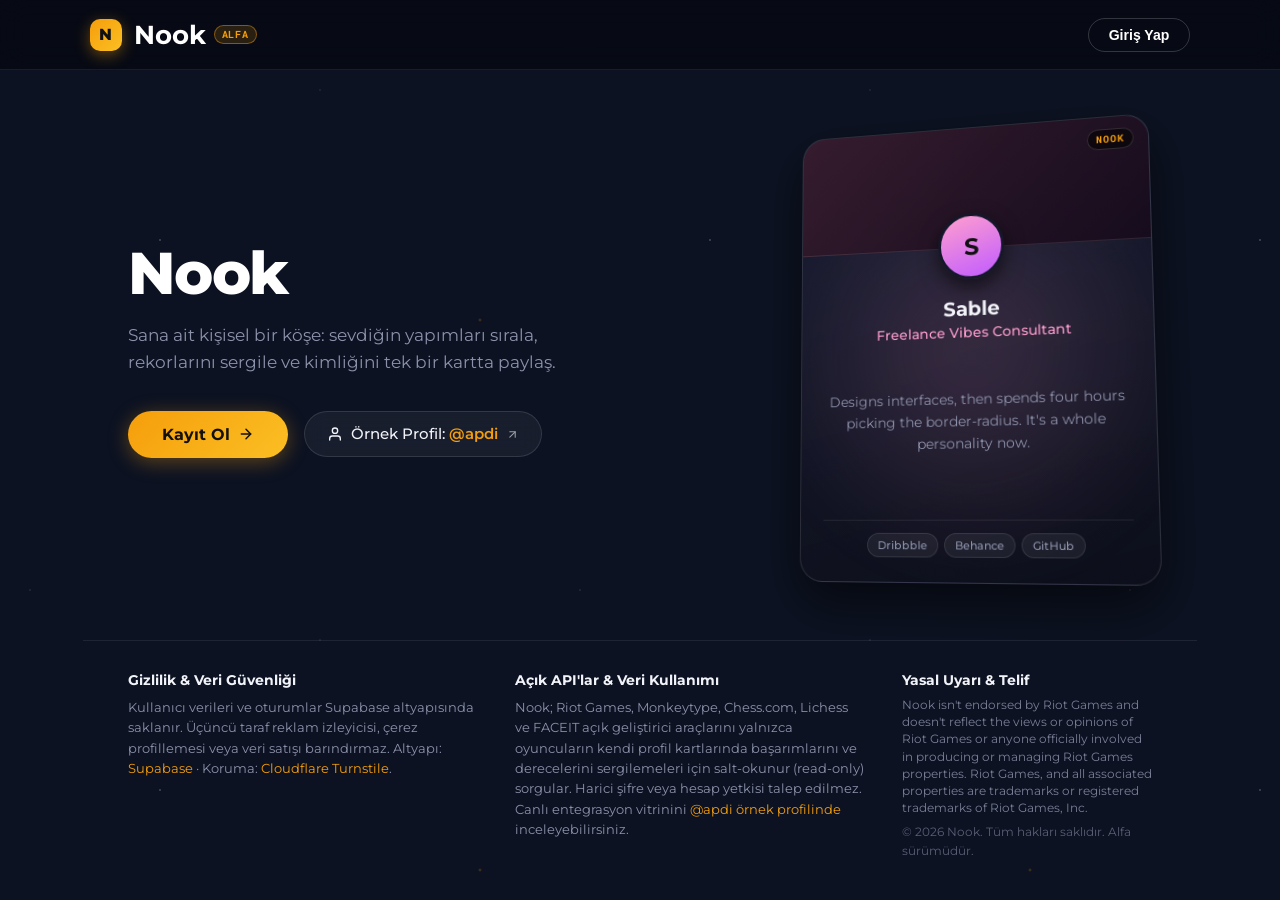
==== commit 8dacb1bc: "feat(theme): update theme configuration and improve light/dark mode handling" ====
--- a/index.html
+++ b/index.html
@@ -33,7 +33,9 @@
                             if (typeof rawColor === 'string' && /^#[0-9a-fA-F]{3,8}$/.test(rawColor.trim())) {
                                 primaryColor = rawColor.trim();
                             }
-                            if (parsed.theme_config.color_mode === 'light' || parsed.theme_config.color_mode === 'dark') {
+                            if (parsed.theme_config.preset === 'light' || parsed.theme_config.preset === 'dark') {
+                                ownerMode = parsed.theme_config.preset;
+                            } else if (parsed.theme_config.color_mode === 'light' || parsed.theme_config.color_mode === 'dark') {
                                 ownerMode = parsed.theme_config.color_mode;
                             }
                         }
@@ -324,6 +326,24 @@
                     <path d="M16 10a4 4 0 0 1-8 0"></path>
                 </svg>
                 <span class="login-text">Market</span>
+            </button>
+
+            <!-- Ziyaretçi / Genel Aydınlık-Karanlık Mod Geçiş Butonu (Oturum Bazlı) -->
+            <button type="button" class="top-nav-btn top-nav-mode-btn" id="nav-mode-toggle" title="Aydınlık moda geç" aria-label="Aydınlık moda geç">
+                <svg class="mode-icon-moon" viewBox="0 0 24 24" width="16" height="16" fill="none" stroke="currentColor" stroke-width="2" stroke-linecap="round" stroke-linejoin="round">
+                    <path d="M21 12.79A9 9 0 1 1 11.21 3 7 7 0 0 0 21 12.79z"></path>
+                </svg>
+                <svg class="mode-icon-sun" viewBox="0 0 24 24" width="16" height="16" fill="none" stroke="currentColor" stroke-width="2" stroke-linecap="round" stroke-linejoin="round">
+                    <circle cx="12" cy="12" r="5"></circle>
+                    <line x1="12" y1="1" x2="12" y2="3"></line>
+                    <line x1="12" y1="21" x2="12" y2="23"></line>
+                    <line x1="4.22" y1="4.22" x2="5.64" y2="5.64"></line>
+                    <line x1="18.36" y1="18.36" x2="19.78" y2="19.78"></line>
+                    <line x1="1" y1="12" x2="3" y2="12"></line>
+                    <line x1="21" y1="12" x2="23" y2="12"></line>
+                    <line x1="4.22" y1="19.78" x2="5.64" y2="18.36"></line>
+                    <line x1="18.36" y1="5.64" x2="19.78" y2="4.22"></line>
+                </svg>
             </button>
 
             <!-- Giriş yapılmadığında görünen buton -->
@@ -390,24 +410,6 @@
                     </button>
                 </div>
             </div>
-
-            <!-- Ziyaretçi / Genel Aydınlık-Karanlık Mod Geçiş Butonu (Oturum Bazlı) -->
-            <button type="button" class="top-nav-btn top-nav-mode-btn" id="nav-mode-toggle" title="Aydınlık moda geç" aria-label="Aydınlık moda geç">
-                <svg class="mode-icon-moon" viewBox="0 0 24 24" width="16" height="16" fill="none" stroke="currentColor" stroke-width="2" stroke-linecap="round" stroke-linejoin="round">
-                    <path d="M21 12.79A9 9 0 1 1 11.21 3 7 7 0 0 0 21 12.79z"></path>
-                </svg>
-                <svg class="mode-icon-sun" viewBox="0 0 24 24" width="16" height="16" fill="none" stroke="currentColor" stroke-width="2" stroke-linecap="round" stroke-linejoin="round">
-                    <circle cx="12" cy="12" r="5"></circle>
-                    <line x1="12" y1="1" x2="12" y2="3"></line>
-                    <line x1="12" y1="21" x2="12" y2="23"></line>
-                    <line x1="4.22" y1="4.22" x2="5.64" y2="5.64"></line>
-                    <line x1="18.36" y1="18.36" x2="19.78" y2="19.78"></line>
-                    <line x1="1" y1="12" x2="3" y2="12"></line>
-                    <line x1="21" y1="12" x2="23" y2="12"></line>
-                    <line x1="4.22" y1="19.78" x2="5.64" y2="18.36"></line>
-                    <line x1="18.36" y1="5.64" x2="19.78" y2="4.22"></line>
-                </svg>
-            </button>
         </div>
     </header>
 
--- a/css/tokens.css
+++ b/css/tokens.css
@@ -84,54 +84,54 @@
 :root[data-mode="light"] {
     color-scheme: light;
 
-    --accent-glow: color-mix(in oklch, var(--accent-color) 28%, transparent);
-    --accent-surface: color-mix(in oklch, var(--accent-color) 12%, transparent);
-    --accent-surface-hover: color-mix(in oklch, var(--accent-color) 20%, transparent);
-    --accent-light: color-mix(in oklch, var(--accent-color) 62%, #0f172a);
-    --accent-ink: color-mix(in oklch, var(--accent-color) 62%, #0f172a);
-
-    --bg-stage: color-mix(in oklch, var(--accent-color) 13%, #f3f5fa);
-    --bg-card: color-mix(in oklch, var(--accent-color) 6%, #ffffff);
-    --bg-card-subtle: color-mix(in oklch, var(--accent-color) 11%, #f1f4f9);
-    --bg-pill: color-mix(in oklch, var(--accent-color) 12%, rgba(15, 23, 42, 0.04));
-    --bg-pill-hover: color-mix(in oklch, var(--accent-color) 22%, rgba(15, 23, 42, 0.08));
-
-    --text-primary: color-mix(in oklch, var(--accent-color) 14%, #0f172a);
-    --text-secondary: color-mix(in oklch, var(--accent-color) 12%, rgba(15, 23, 42, 0.74));
-    --text-tertiary: color-mix(in oklch, var(--accent-color) 10%, rgba(15, 23, 42, 0.54));
+    --accent-glow: color-mix(in oklch, var(--accent-color) 34%, transparent);
+    --accent-surface: color-mix(in oklch, var(--accent-color) 18%, transparent);
+    --accent-surface-hover: color-mix(in oklch, var(--accent-color) 28%, transparent);
+    --accent-light: color-mix(in oklch, var(--accent-color) 65%, #0f172a);
+    --accent-ink: color-mix(in oklch, var(--accent-color) 68%, #0f172a);
+
+    --bg-stage: color-mix(in oklch, var(--accent-color) 28%, #f4f6fb);
+    --bg-card: color-mix(in oklch, var(--accent-color) 11%, #ffffff);
+    --bg-card-subtle: color-mix(in oklch, var(--accent-color) 19%, #eef2f8);
+    --bg-pill: color-mix(in oklch, var(--accent-color) 18%, rgba(15, 23, 42, 0.04));
+    --bg-pill-hover: color-mix(in oklch, var(--accent-color) 30%, rgba(15, 23, 42, 0.08));
+
+    --text-primary: color-mix(in oklch, var(--accent-color) 18%, #0f172a);
+    --text-secondary: color-mix(in oklch, var(--accent-color) 16%, rgba(15, 23, 42, 0.76));
+    --text-tertiary: color-mix(in oklch, var(--accent-color) 14%, rgba(15, 23, 42, 0.56));
     --text-muted: var(--text-tertiary);
 
-    --border-soft: color-mix(in oklch, var(--accent-color) 18%, rgba(15, 23, 42, 0.1));
-    --border-highlight: color-mix(in oklch, var(--accent-color) 42%, rgba(15, 23, 42, 0.2));
-
-    --surface-1: color-mix(in oklch, var(--accent-color) 7%, rgba(15, 23, 42, 0.03));
-    --surface-2: color-mix(in oklch, var(--accent-color) 11%, rgba(15, 23, 42, 0.05));
-    --surface-hover: color-mix(in oklch, var(--accent-color) 18%, rgba(15, 23, 42, 0.08));
-    --surface-active: color-mix(in oklch, var(--accent-color) 24%, rgba(15, 23, 42, 0.11));
-    --surface-recessed: color-mix(in oklch, var(--accent-color) 7%, rgba(15, 23, 42, 0.05));
+    --border-soft: color-mix(in oklch, var(--accent-color) 28%, rgba(15, 23, 42, 0.1));
+    --border-highlight: color-mix(in oklch, var(--accent-color) 52%, rgba(15, 23, 42, 0.2));
+
+    --surface-1: color-mix(in oklch, var(--accent-color) 12%, rgba(15, 23, 42, 0.03));
+    --surface-2: color-mix(in oklch, var(--accent-color) 18%, rgba(15, 23, 42, 0.05));
+    --surface-hover: color-mix(in oklch, var(--accent-color) 28%, rgba(15, 23, 42, 0.08));
+    --surface-active: color-mix(in oklch, var(--accent-color) 35%, rgba(15, 23, 42, 0.11));
+    --surface-recessed: color-mix(in oklch, var(--accent-color) 14%, rgba(15, 23, 42, 0.05));
     --surface-overlay-btn: color-mix(in oklch, var(--bg-card) 86%, transparent);
-    --surface-overlay-btn-hover: var(--bg-card);
-    --nav-btn-bg: color-mix(in oklch, var(--bg-card) 84%, transparent);
-    --nav-btn-hover-bg: color-mix(in oklch, var(--accent-color) 16%, #ffffff);
-    --scrollbar-thumb: color-mix(in oklch, var(--accent-color) 26%, rgba(15, 23, 42, 0.2));
-    --scrollbar-thumb-hover: color-mix(in oklch, var(--accent-color) 45%, rgba(15, 23, 42, 0.36));
+    --surface-overlay-btn-hover: color-mix(in oklch, var(--accent-color) 22%, #ffffff);
+    --nav-btn-bg: color-mix(in oklch, var(--accent-color) 16%, rgba(255, 255, 255, 0.84));
+    --nav-btn-hover-bg: color-mix(in oklch, var(--accent-color) 28%, #ffffff);
+    --scrollbar-thumb: color-mix(in oklch, var(--accent-color) 32%, rgba(15, 23, 42, 0.2));
+    --scrollbar-thumb-hover: color-mix(in oklch, var(--accent-color) 52%, rgba(15, 23, 42, 0.36));
     --loading-bg: var(--bg-stage);
 
     --stage-gradient: radial-gradient(
         circle at 50% 30%,
-        color-mix(in oklch, var(--accent-color) 24%, transparent) 0%,
-        color-mix(in oklch, var(--accent-color) 9%, transparent) 44%,
-        transparent 74%
+        color-mix(in oklch, var(--accent-color) 38%, transparent) 0%,
+        color-mix(in oklch, var(--accent-color) 15%, transparent) 46%,
+        transparent 76%
     );
 
     --shadow-card: 
-        0 12px 32px -8px color-mix(in oklch, var(--accent-color) 16%, rgba(15, 23, 42, 0.14)),
+        0 12px 34px -8px color-mix(in oklch, var(--accent-color) 28%, rgba(15, 23, 42, 0.14)),
         0 24px 56px -16px rgba(15, 23, 42, 0.12),
         inset 0 1px 0 rgba(255, 255, 255, 0.9);
-    --shadow-avatar: 0 6px 18px color-mix(in oklch, var(--accent-color) 20%, rgba(15, 23, 42, 0.18));
-    --shadow-elevated: 0 8px 24px color-mix(in oklch, var(--accent-color) 14%, rgba(15, 23, 42, 0.14));
-    --shadow-row: 0 2px 8px rgba(15, 23, 42, 0.06);
-    --shadow-row-hover: 0 6px 18px color-mix(in oklch, var(--accent-color) 16%, rgba(15, 23, 42, 0.1)), 0 0 12px color-mix(in oklch, var(--accent-color) 16%, transparent);
+    --shadow-avatar: 0 6px 18px color-mix(in oklch, var(--accent-color) 26%, rgba(15, 23, 42, 0.18));
+    --shadow-elevated: 0 8px 24px color-mix(in oklch, var(--accent-color) 22%, rgba(15, 23, 42, 0.14));
+    --shadow-row: 0 2px 8px color-mix(in oklch, var(--accent-color) 12%, rgba(15, 23, 42, 0.06));
+    --shadow-row-hover: 0 6px 18px color-mix(in oklch, var(--accent-color) 24%, rgba(15, 23, 42, 0.1)), 0 0 14px color-mix(in oklch, var(--accent-color) 22%, transparent);
 
     --modal-shadow: 0 20px 50px rgba(15, 23, 42, 0.2), 0 0 0 1px var(--border-soft);
     --modal-backdrop: rgba(15, 23, 42, 0.45);
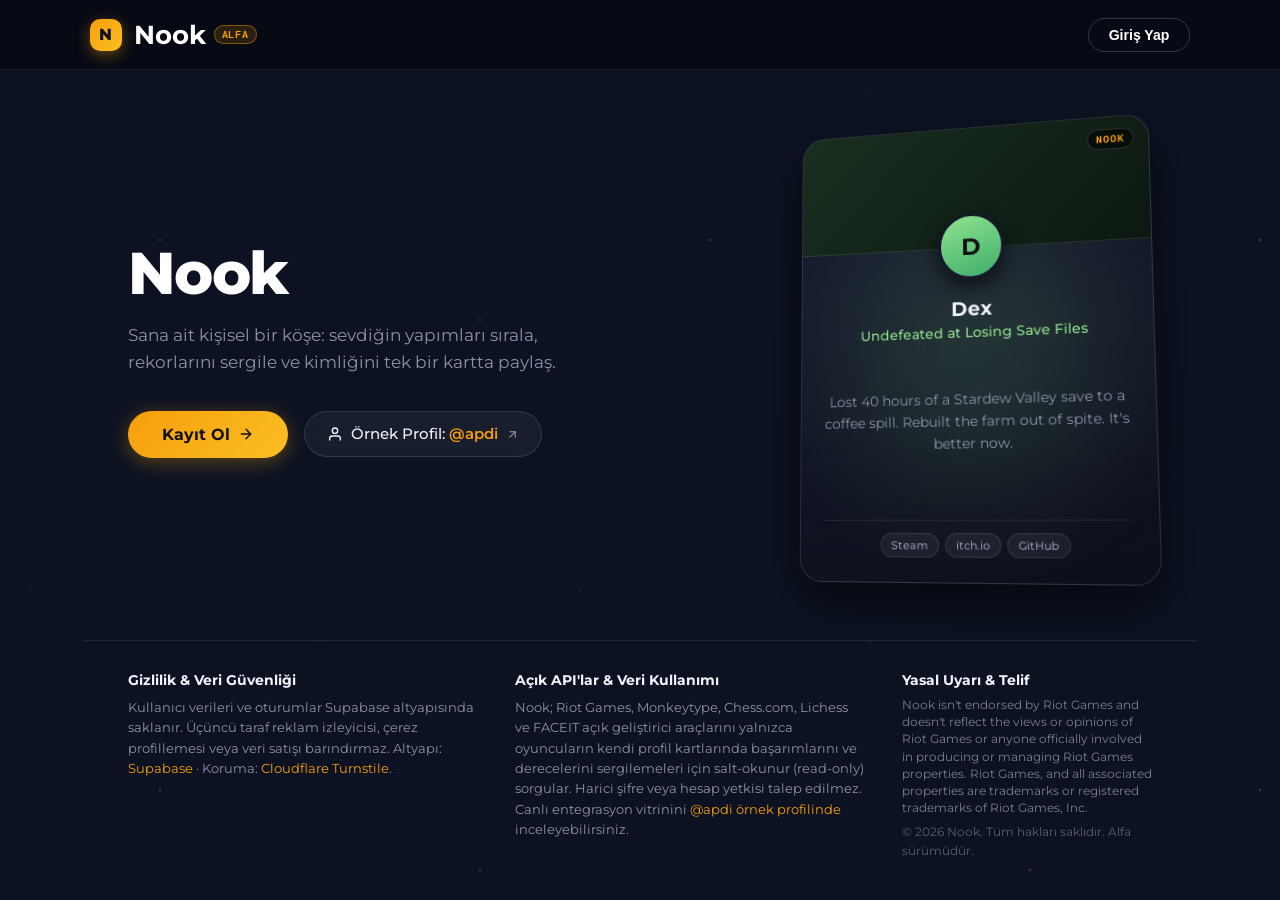
==== commit 814aee68: "feat(theme): implement custom color picker and preview controls for enhanced theme customization fea" ====
--- a/index.html
+++ b/index.html
@@ -960,10 +960,28 @@
                         <button type="button" class="color-swatch-btn" data-name="Sapphire Abyss" data-color="#3b5bdb" style="background: #3b5bdb;" title="Sapphire Abyss"></button>
                         <button type="button" class="color-swatch-btn" data-name="Electric Cyan" data-color="#1098ad" style="background: #1098ad;" title="Electric Cyan"></button>
                         <button type="button" class="color-swatch-btn" data-name="Titanium Monocle" data-color="#f4f4f5" style="background: #f4f4f5;" title="Titanium Monocle"></button>
-                        <label class="color-custom-label" title="Özel Renk Seç">
-                            <input type="color" id="appearance-color-input" value="#a855f7" class="color-native-input">
-                            <span class="color-custom-wheel">🎨</span>
-                        </label>
+                        <button type="button" class="color-custom-trigger" id="appearance-color-custom-btn" title="Özel Renk Seç" aria-expanded="false" aria-controls="appearance-custom-picker">
+                            <span class="color-custom-wheel" aria-hidden="true"></span>
+                        </button>
+                    </div>
+                    <div class="nook-color-drawer" id="appearance-custom-picker" aria-hidden="true">
+                        <div class="nook-color-drawer-inner">
+                            <div class="nook-color-sv" id="appearance-sv-pad" role="slider" aria-label="Renk doygunluğu ve parlaklığı">
+                                <div class="nook-color-sv-white"></div>
+                                <div class="nook-color-sv-black"></div>
+                                <div class="nook-color-sv-thumb" id="appearance-sv-thumb"></div>
+                            </div>
+                            <div class="nook-color-controls">
+                                <div class="nook-color-hue" id="appearance-hue-bar" role="slider" aria-label="Renk tonu">
+                                    <div class="nook-color-hue-thumb" id="appearance-hue-thumb"></div>
+                                </div>
+                                <div class="nook-color-hex-row">
+                                    <span class="nook-color-preview-dot" id="appearance-picker-dot"></span>
+                                    <label class="nook-color-hex-label" for="appearance-hex-input">HEX</label>
+                                    <input type="text" id="appearance-hex-input" class="nook-color-hex-input" value="#a855f7" maxlength="7" spellcheck="false" autocomplete="off" aria-label="Hex renk kodu">
+                                </div>
+                            </div>
+                        </div>
                     </div>
                 </div>
             </div>
@@ -986,11 +1004,43 @@
 
     <!-- 5. CANLI ÖNİZLEME YÜZEN BARI (FLOATING LIVE PREVIEW BAR) -->
     <aside class="theme-preview-bar" id="theme-preview-bar" style="display: none;" aria-label="Tema Önizleme Modu">
+        <div class="preview-color-popover" id="preview-color-popover" aria-hidden="true">
+            <div class="preview-popover-swatches" id="preview-popover-swatches">
+                <button type="button" class="color-swatch-btn" data-name="Void Violet" data-color="#a855f7" style="background: #a855f7;" title="Void Violet"></button>
+                <button type="button" class="color-swatch-btn" data-name="Blood Obsidian" data-color="#e03131" style="background: #e03131;" title="Blood Obsidian"></button>
+                <button type="button" class="color-swatch-btn" data-name="Cyber Emerald" data-color="#2f9e44" style="background: #2f9e44;" title="Cyber Emerald"></button>
+                <button type="button" class="color-swatch-btn" data-name="Amber Gold" data-color="#f59f00" style="background: #f59f00;" title="Amber Gold"></button>
+                <button type="button" class="color-swatch-btn" data-name="Sapphire Abyss" data-color="#3b5bdb" style="background: #3b5bdb;" title="Sapphire Abyss"></button>
+                <button type="button" class="color-swatch-btn" data-name="Electric Cyan" data-color="#1098ad" style="background: #1098ad;" title="Electric Cyan"></button>
+                <button type="button" class="color-swatch-btn" data-name="Titanium Monocle" data-color="#f4f4f5" style="background: #f4f4f5;" title="Titanium Monocle"></button>
+            </div>
+            <div class="nook-color-sv is-compact" id="preview-sv-pad" role="slider" aria-label="Renk doygunluğu ve parlaklığı">
+                <div class="nook-color-sv-white"></div>
+                <div class="nook-color-sv-black"></div>
+                <div class="nook-color-sv-thumb" id="preview-sv-thumb"></div>
+            </div>
+            <div class="nook-color-hue" id="preview-hue-bar" role="slider" aria-label="Renk tonu">
+                <div class="nook-color-hue-thumb" id="preview-hue-thumb"></div>
+            </div>
+            <div class="nook-color-hex-row">
+                <span class="nook-color-preview-dot" id="preview-picker-dot"></span>
+                <label class="nook-color-hex-label" for="preview-hex-input">HEX</label>
+                <input type="text" id="preview-hex-input" class="nook-color-hex-input" value="#a855f7" maxlength="7" spellcheck="false" autocomplete="off" aria-label="Hex renk kodu">
+            </div>
+        </div>
         <div class="theme-preview-bar-inner">
             <div class="theme-preview-bar-info">
                 <span class="theme-preview-pulse-dot" aria-hidden="true"></span>
                 <span class="theme-preview-bar-title" id="preview-bar-theme-name">"Obsidian Minimal" Önizleniyor</span>
                 <span class="theme-preview-bar-hint">(Düzenleme donduruldu • İnceleme modu)</span>
+            </div>
+            <div class="theme-preview-bar-controls">
+                <button type="button" class="theme-preview-ctrl-btn" id="preview-mode-toggle" title="Görünüm Modunu Değiştir" aria-label="Görünüm Modunu Değiştir">
+                    <span id="preview-mode-icon" aria-hidden="true">🌙</span>
+                </button>
+                <button type="button" class="theme-preview-ctrl-btn" id="preview-color-btn" title="Vurgu Rengini Değiştir" aria-label="Vurgu Rengini Değiştir" aria-expanded="false" aria-controls="preview-color-popover">
+                    <span class="preview-color-dot" id="preview-color-dot"></span>
+                </button>
             </div>
             <div class="theme-preview-bar-actions">
                 <button type="button" class="theme-preview-btn is-cancel" id="preview-btn-cancel">
--- a/css/tokens.css
+++ b/css/tokens.css
@@ -1,6 +1,5 @@
 /* #region 1: TEMA VE RENK PALETİ (OKLCH DİNAMİK RENK & POLARİTE MOTORU) */
-:root,
-:root[data-mode="dark"] {
+:root {
     color-scheme: dark;
 
     --accent-color: #3b5bdb;
@@ -90,11 +89,11 @@
     --accent-light: color-mix(in oklch, var(--accent-color) 65%, #0f172a);
     --accent-ink: color-mix(in oklch, var(--accent-color) 68%, #0f172a);
 
-    --bg-stage: color-mix(in oklch, var(--accent-color) 28%, #f4f6fb);
-    --bg-card: color-mix(in oklch, var(--accent-color) 11%, #ffffff);
-    --bg-card-subtle: color-mix(in oklch, var(--accent-color) 19%, #eef2f8);
-    --bg-pill: color-mix(in oklch, var(--accent-color) 18%, rgba(15, 23, 42, 0.04));
-    --bg-pill-hover: color-mix(in oklch, var(--accent-color) 30%, rgba(15, 23, 42, 0.08));
+    --bg-stage: color-mix(in oklch, var(--accent-color) 20%, #edf0f7);
+    --bg-card: color-mix(in oklch, var(--accent-color) 8%, #fafbfe);
+    --bg-card-subtle: color-mix(in oklch, var(--accent-color) 15%, #e9edf5);
+    --bg-pill: color-mix(in oklch, var(--accent-color) 15%, rgba(15, 23, 42, 0.04));
+    --bg-pill-hover: color-mix(in oklch, var(--accent-color) 26%, rgba(15, 23, 42, 0.08));
 
     --text-primary: color-mix(in oklch, var(--accent-color) 18%, #0f172a);
     --text-secondary: color-mix(in oklch, var(--accent-color) 16%, rgba(15, 23, 42, 0.76));
@@ -119,15 +118,15 @@
 
     --stage-gradient: radial-gradient(
         circle at 50% 30%,
-        color-mix(in oklch, var(--accent-color) 38%, transparent) 0%,
-        color-mix(in oklch, var(--accent-color) 15%, transparent) 46%,
+        color-mix(in oklch, var(--accent-color) 26%, transparent) 0%,
+        color-mix(in oklch, var(--accent-color) 10%, transparent) 46%,
         transparent 76%
     );
 
     --shadow-card: 
-        0 12px 34px -8px color-mix(in oklch, var(--accent-color) 28%, rgba(15, 23, 42, 0.14)),
+        0 12px 34px -8px color-mix(in oklch, var(--accent-color) 20%, rgba(15, 23, 42, 0.14)),
         0 24px 56px -16px rgba(15, 23, 42, 0.12),
-        inset 0 1px 0 rgba(255, 255, 255, 0.9);
+        inset 0 1px 0 rgba(255, 255, 255, 0.85);
     --shadow-avatar: 0 6px 18px color-mix(in oklch, var(--accent-color) 26%, rgba(15, 23, 42, 0.18));
     --shadow-elevated: 0 8px 24px color-mix(in oklch, var(--accent-color) 22%, rgba(15, 23, 42, 0.14));
     --shadow-row: 0 2px 8px color-mix(in oklch, var(--accent-color) 12%, rgba(15, 23, 42, 0.06));
--- a/css/front.css
+++ b/css/front.css
@@ -35,7 +35,10 @@
     height: clamp(40px, 6.2cqh, 50px);
     padding: 0;
     border-radius: 0 12px 12px 0;
-    border: none;
+    border: 1px solid var(--border-soft);
+    border-left: none;
+    background: color-mix(in oklch, var(--bg-card) 92%, transparent);
+    box-shadow: var(--shadow-row);
     cursor: pointer;
     backdrop-filter: blur(8px);
     -webkit-backdrop-filter: blur(8px);
@@ -55,81 +58,56 @@
     display: flex;
     align-items: center;
     justify-content: center;
+    color: var(--flag-ink, var(--text-secondary));
+    transition: transform 0.3s ease, color 0.22s ease;
+}
+
+/* 🟥 Gaming (Yakut) */
+.card-flag-btn.flag-trophies {
+    --flag-color: #e03131;
+    --flag-ink: #ff5c72;
+}
+
+/* 🟩 Widgets (Zümrüt) */
+.card-flag-btn.flag-widgets {
+    --flag-color: #12b886;
+    --flag-ink: #20c997;
+}
+
+/* 🟨 Trophies (Kehribar) */
+.card-flag-btn.flag-achievements {
+    --flag-color: #e67700;
+    --flag-ink: #fcc419;
+}
+
+/* 🟦 Showcase (Safir) */
+.card-flag-btn.flag-showcase {
+    --flag-color: #1c7ed6;
+    --flag-ink: #4dabf7;
+}
+
+:root[data-mode="light"] .card-flag-btn.flag-trophies { --flag-ink: #c92a2a; }
+:root[data-mode="light"] .card-flag-btn.flag-widgets { --flag-ink: #099268; }
+:root[data-mode="light"] .card-flag-btn.flag-achievements { --flag-ink: #d97706; }
+:root[data-mode="light"] .card-flag-btn.flag-showcase { --flag-ink: #1864ab; }
+
+.card-flag-btn:not(.flag-add):hover,
+.stage.has-companion-open.is-gaming-mode .card-flag-btn.flag-trophies,
+.stage.has-companion-open.is-widgets-mode .card-flag-btn.flag-widgets,
+.stage.has-companion-open.is-achievements-mode .card-flag-btn.flag-achievements,
+.stage.has-companion-open.is-showcase-active .card-flag-btn.flag-showcase {
+    background: var(--flag-color);
+    border-color: var(--flag-color);
+    box-shadow: 0 4px 14px color-mix(in oklch, var(--flag-color) 35%, transparent);
+    transform: translateX(4px) scale(1.03);
+}
+
+.card-flag-btn:not(.flag-add):hover .flag-icon,
+.stage.has-companion-open.is-gaming-mode .card-flag-btn.flag-trophies .flag-icon,
+.stage.has-companion-open.is-widgets-mode .card-flag-btn.flag-widgets .flag-icon,
+.stage.has-companion-open.is-achievements-mode .card-flag-btn.flag-achievements .flag-icon,
+.stage.has-companion-open.is-showcase-active .card-flag-btn.flag-showcase .flag-icon {
     color: #ffffff;
-    filter: drop-shadow(0 1px 2px rgba(0, 0, 0, 0.4));
-    transition: transform 0.3s ease;
-}
-
-/* 🟥 Gaming Canlı Kırmızı/Yakut Ribbon */
-.card-flag-btn.flag-trophies {
-    background: linear-gradient(135deg, #ff3b56 0%, #e03131 65%, #c92a2a 100%);
-    box-shadow: 4px 4px 14px rgba(224, 49, 49, 0.45), 2px 2px 6px rgba(0, 0, 0, 0.4);
-}
-
-.card-flag-btn.flag-trophies:hover {
-    transform: translateX(4px) scale(1.04);
-    box-shadow: 6px 4px 20px rgba(255, 59, 86, 0.65), 2px 2px 8px rgba(0, 0, 0, 0.4);
-    filter: brightness(1.1);
-}
-
-.stage.has-companion-open.is-gaming-mode .card-flag-btn.flag-trophies {
-    transform: translateX(3px);
-    box-shadow: 0 0 24px rgba(255, 59, 86, 0.8), inset 0 0 10px rgba(255, 255, 255, 0.3);
-    filter: brightness(1.15);
-}
-
-/* 🟩 Widgets Canlı Zümrüt Ribbon */
-.card-flag-btn.flag-widgets {
-    background: linear-gradient(135deg, #20c997 0%, #12b886 60%, #099268 100%);
-    box-shadow: 4px 4px 14px rgba(18, 184, 134, 0.45), 2px 2px 6px rgba(0, 0, 0, 0.4);
-}
-
-.card-flag-btn.flag-widgets:hover {
-    transform: translateX(4px) scale(1.04);
-    box-shadow: 6px 4px 20px rgba(32, 201, 151, 0.65), 2px 2px 8px rgba(0, 0, 0, 0.4);
-    filter: brightness(1.1);
-}
-
-.stage.has-companion-open.is-widgets-mode .card-flag-btn.flag-widgets {
-    transform: translateX(3px);
-    box-shadow: 0 0 24px rgba(32, 201, 151, 0.8), inset 0 0 10px rgba(255, 255, 255, 0.3);
-    filter: brightness(1.15);
-}
-
-/* 🟨 Trophies (Başarılar) Altın/Kehribar Ribbon */
-.card-flag-btn.flag-achievements {
-    background: linear-gradient(135deg, #fcc419 0%, #f59f00 60%, #e67700 100%);
-    box-shadow: 4px 4px 14px rgba(245, 159, 0, 0.45), 2px 2px 6px rgba(0, 0, 0, 0.4);
-}
-
-.card-flag-btn.flag-achievements:hover {
-    transform: translateX(4px) scale(1.04);
-    box-shadow: 6px 4px 20px rgba(252, 196, 25, 0.65), 2px 2px 8px rgba(0, 0, 0, 0.4);
-    filter: brightness(1.1);
-}
-
-.stage.has-companion-open.is-achievements-mode .card-flag-btn.flag-achievements {
-    transform: translateX(3px);
-    box-shadow: 0 0 24px rgba(252, 196, 25, 0.8), inset 0 0 10px rgba(255, 255, 255, 0.3);
-    filter: brightness(1.15);
-}
-
-/* 🟦 Showcase Canlı Mavi/Safir Ribbon */
-.card-flag-btn.flag-showcase {
-    background: linear-gradient(135deg, #228be6 0%, #1c7ed6 60%, #1864ab 100%);
-    box-shadow: 4px 4px 14px rgba(34, 139, 230, 0.45), 2px 2px 6px rgba(0, 0, 0, 0.4);
-}
-
-.card-flag-btn.flag-showcase:hover {
-    transform: translateX(4px) scale(1.04);
-    box-shadow: 6px 4px 20px rgba(34, 139, 230, 0.65), 2px 2px 8px rgba(0, 0, 0, 0.4);
-    filter: brightness(1.1);
-}
-
-.stage.has-companion-open.is-showcase-active .card-flag-btn.flag-showcase {
-    transform: translateX(3px);
-    box-shadow: 0 0 24px rgba(34, 139, 230, 0.8), inset 0 0 10px rgba(255, 255, 255, 0.3);
-    filter: brightness(1.15);
 }
 
 /* ➕ Alan Ekle Flag'i (Yalnızca sahip, nötr cam görünüm + kesik çizgili kenar) */
@@ -181,7 +159,8 @@
     width: clamp(40px, 8cqw, 50px);
     height: clamp(40px, 8cqw, 50px);
     border-radius: 50%;
-    box-shadow: 0 8px 24px rgba(0, 0, 0, 0.6), inset 0 1px 1px rgba(255, 255, 255, 0.3);
+    border-left: 1px solid var(--border-soft);
+    box-shadow: var(--shadow-elevated);
 }
 
 .stage:not(.has-companion-open) .card-container.is-flipped .card-flag-btn:hover {
--- a/css/back.css
+++ b/css/back.css
@@ -1682,7 +1682,7 @@
     position: relative;
     background-color: #090c14;
     background-image: 
-        linear-gradient(180deg, rgba(9, 12, 20, 0.28) 0%, rgba(9, 12, 20, 0.68) var(--lol-banner-fade-mid), #090c14 var(--lol-banner-fade-end), #090c14 100%),
+        linear-gradient(180deg, transparent 0%, transparent 22%, rgba(9, 12, 20, 0.55) 25.5%, #090c14 var(--lol-banner-fade-end), #090c14 100%),
         url('../assets/images/lol-banner.jpg');
     background-position: top center;
     background-size: 100% auto;
@@ -1806,20 +1806,18 @@
     min-height: 0;
 }
 
-/* Sol Info Paneli (Dikeyde Daha Kompakt / Daraltılmış) */
+/* Sol Info Paneli (Ekstra çerçevesiz sade yerleşim kapsayıcısı) */
 .trophy-lol-info-panel {
-    background: rgba(14, 18, 28, 0.82);
-    backdrop-filter: blur(10px);
-    -webkit-backdrop-filter: blur(10px);
-    border: 1px solid rgba(212, 175, 55, 0.22);
-    border-radius: 12px;
-    padding: clamp(6px, 1.2cqh, 8px) clamp(7px, 1.6cqw, 9px);
+    background: transparent;
+    border: none;
+    border-radius: 0;
+    padding: 0;
     display: flex;
     flex-direction: column;
     justify-content: flex-start;
     gap: clamp(5px, 1cqh, 7px);
     box-sizing: border-box;
-    box-shadow: 0 6px 20px rgba(0, 0, 0, 0.45);
+    box-shadow: none;
     flex: initial;
     min-height: 0;
 }
@@ -1830,7 +1828,7 @@
     flex-direction: column;
     align-items: center;
     justify-content: space-between;
-    background: rgba(255, 255, 255, 0.035);
+    background: #121622;
     border: 1px solid rgba(255, 255, 255, 0.09);
     border-radius: 9px;
     padding: clamp(4px, 0.7cqh, 6px) clamp(8px, 1.8cqw, 12px);
@@ -1844,7 +1842,7 @@
 }
 
 .trophy-lol-elo-card.is-peak {
-    background: linear-gradient(135deg, rgba(212, 175, 55, 0.16) 0%, rgba(180, 130, 30, 0.05) 100%);
+    background: linear-gradient(135deg, color-mix(in oklch, #d4af37 16%, #121622) 0%, #121622 100%);
     border: 1px solid rgba(212, 175, 55, 0.45);
     box-shadow: 0 3px 12px rgba(212, 175, 55, 0.15), 0 2px 8px rgba(0, 0, 0, 0.3);
 }
@@ -1907,7 +1905,7 @@
     display: flex;
     align-items: center;
     justify-content: space-between;
-    background: rgba(255, 255, 255, 0.035);
+    background: #121622;
     border: 1px solid rgba(255, 255, 255, 0.08);
     border-radius: 8px;
     padding: clamp(5px, 0.9cqh, 7px) clamp(8px, 1.8cqw, 11px);
@@ -2025,7 +2023,7 @@
     position: relative;
     background-color: #090c14;
     background-image:
-        linear-gradient(180deg, rgba(9, 12, 20, 0.28) 0%, rgba(9, 12, 20, 0.68) var(--val-banner-fade-mid), #090c14 var(--val-banner-fade-end), #090c14 100%),
+        linear-gradient(180deg, transparent 0%, transparent 22%, rgba(9, 12, 20, 0.55) 25.5%, #090c14 var(--val-banner-fade-end), #090c14 100%),
         url('../assets/images/valo-banner.jpg');
     background-position: top center;
     background-size: 100% auto;
@@ -2250,7 +2248,7 @@
 
 .trophy-val-stat-pill {
     transform: skewX(-10deg);
-    background: linear-gradient(135deg, rgba(20, 26, 40, 0.92) 0%, rgba(13, 17, 27, 0.96) 100%);
+    background: #121724;
     border: 1px solid rgba(255, 70, 85, 0.35);
     border-left: 3px solid #ff4655;
     border-radius: 0;
@@ -2264,6 +2262,7 @@
 }
 
 .trophy-val-stat-pill.is-peak {
+    background: linear-gradient(135deg, color-mix(in oklch, #f59f00 14%, #121724) 0%, #121724 100%);
     border-color: rgba(245, 159, 0, 0.38);
     border-left: 3px solid #f59f00;
 }
@@ -2329,7 +2328,7 @@
     position: relative;
     background-color: #090c14;
     background-image:
-        linear-gradient(180deg, rgba(9, 12, 20, 0.28) 0%, rgba(9, 12, 20, 0.68) var(--cs2-banner-fade-mid), #090c14 var(--cs2-banner-fade-end), #090c14 100%),
+        linear-gradient(180deg, transparent 0%, transparent 22%, rgba(9, 12, 20, 0.55) 25.5%, #090c14 var(--cs2-banner-fade-end), #090c14 100%),
         url('../assets/images/cs-banner.jpg');
     background-position: top center;
     background-size: 100% auto;
@@ -2444,20 +2443,18 @@
     flex-shrink: 0;
 }
 
-/* Info Paneli */
+/* Info Paneli (Ekstra çerçevesiz sade yerleşim kapsayıcısı) */
 .trophy-cs2-info-panel {
-    background: rgba(14, 18, 28, 0.82);
-    backdrop-filter: blur(10px);
-    -webkit-backdrop-filter: blur(10px);
-    border: 1px solid rgba(222, 155, 53, 0.22);
-    border-radius: 12px;
-    padding: clamp(6px, 1.2cqh, 8px) clamp(7px, 1.6cqw, 9px);
+    background: transparent;
+    border: none;
+    border-radius: 0;
+    padding: 0;
     display: flex;
     flex-direction: column;
     justify-content: flex-start;
     gap: clamp(5px, 1cqh, 7px);
     box-sizing: border-box;
-    box-shadow: 0 6px 20px rgba(0, 0, 0, 0.45);
+    box-shadow: none;
     flex: 1;
     min-height: 0;
 }
@@ -2468,7 +2465,7 @@
     flex-direction: column;
     align-items: center;
     justify-content: space-between;
-    background: rgba(255, 255, 255, 0.035);
+    background: #121622;
     border: 1px solid rgba(255, 255, 255, 0.09);
     border-radius: 9px;
     padding: clamp(5px, 0.8cqh, 7px) clamp(8px, 1.8cqw, 12px);
@@ -2486,7 +2483,7 @@
     flex-direction: column;
     align-items: center;
     justify-content: space-between;
-    background: rgba(255, 255, 255, 0.035);
+    background: #121622;
     border: 1px solid rgba(255, 255, 255, 0.09);
     border-radius: 9px;
     padding: clamp(6px, 1cqh, 8px) clamp(8px, 1.8cqw, 12px);
@@ -2561,7 +2558,7 @@
     display: flex;
     align-items: center;
     justify-content: space-between;
-    background: rgba(255, 255, 255, 0.035);
+    background: #121622;
     border: 1px solid rgba(255, 255, 255, 0.08);
     border-radius: 8px;
     padding: clamp(5px, 0.9cqh, 7px) clamp(8px, 1.8cqw, 11px);
@@ -2607,7 +2604,7 @@
 }
 
 .trophy-cs2-elo-card.is-peak {
-    background: linear-gradient(135deg, rgba(222, 155, 53, 0.16) 0%, rgba(180, 120, 30, 0.05) 100%);
+    background: linear-gradient(135deg, color-mix(in oklch, #de9b35 16%, #121622) 0%, #121622 100%);
     border: 1px solid rgba(222, 155, 53, 0.45);
     box-shadow: 0 3px 12px rgba(222, 155, 53, 0.15), 0 2px 8px rgba(0, 0, 0, 0.3);
 }
@@ -2753,7 +2750,7 @@
     display: flex;
     align-items: center;
     justify-content: space-between;
-    background: rgba(255, 255, 255, 0.035);
+    background: #121622;
     border: 1px solid rgba(255, 255, 255, 0.08);
     border-radius: 8px;
     padding: clamp(5px, 0.9cqh, 7px) clamp(7px, 1.5cqw, 10px);
@@ -2779,7 +2776,7 @@
     display: flex;
     align-items: center;
     justify-content: space-between;
-    background: rgba(255, 255, 255, 0.035);
+    background: #121622;
     border: 1px solid rgba(255, 255, 255, 0.08);
     border-radius: 8px;
     padding: clamp(5px, 0.9cqh, 7px) clamp(8px, 1.8cqw, 11px);
@@ -2879,3 +2876,326 @@
     padding-bottom: clamp(12px, 2.4cqh, 18px);
     flex-shrink: 0;
 }
+
+/* =========================================================
+ * AYDINLIK MOD: OYUN KARTLARI UYUMU (LoL, Valorant, CS2)
+ * ========================================================= */
+:root[data-mode="light"] .trophies-companion-card:is(.is-lol-view, .is-valorant-view, .is-cs2-view) .companion-view-detail {
+    background-color: var(--bg-card);
+}
+
+:root[data-mode="light"] .trophies-companion-card.is-lol-view .companion-view-detail {
+    background-image:
+        linear-gradient(180deg, transparent 0%, transparent 22%, color-mix(in oklch, var(--bg-card) 55%, transparent) 25.5%, var(--bg-card) var(--lol-banner-fade-end), var(--bg-card) 100%),
+        url('../assets/images/lol-banner.jpg');
+}
+
+:root[data-mode="light"] .trophies-companion-card.is-valorant-view .companion-view-detail {
+    background-image:
+        linear-gradient(180deg, transparent 0%, transparent 22%, color-mix(in oklch, var(--bg-card) 55%, transparent) 25.5%, var(--bg-card) var(--val-banner-fade-end), var(--bg-card) 100%),
+        url('../assets/images/valo-banner.jpg');
+}
+
+:root[data-mode="light"] .trophies-companion-card.is-cs2-view .companion-view-detail {
+    background-image:
+        linear-gradient(180deg, transparent 0%, transparent 22%, color-mix(in oklch, var(--bg-card) 55%, transparent) 25.5%, var(--bg-card) var(--cs2-banner-fade-end), var(--bg-card) 100%),
+        url('../assets/images/cs-banner.jpg');
+}
+
+:root[data-mode="light"] .trophies-companion-card:is(.is-lol-view, .is-valorant-view, .is-cs2-view) .companion-view-detail .companion-title {
+    color: #ffffff;
+    text-shadow: 0 2px 10px rgba(0, 0, 0, 0.85);
+}
+
+:root[data-mode="light"] .trophies-companion-card:is(.is-lol-view, .is-valorant-view, .is-cs2-view) .companion-view-detail :is(.companion-back-btn, .companion-action-btn, .companion-edit-toggle-btn, .companion-close-btn) {
+    background: rgba(15, 23, 42, 0.48);
+    border-color: rgba(255, 255, 255, 0.24);
+    color: #ffffff;
+    filter: none;
+}
+
+:root[data-mode="light"] .trophies-companion-card:is(.is-lol-view, .is-valorant-view, .is-cs2-view) .companion-view-detail :is(.companion-back-btn, .companion-action-btn, .companion-edit-toggle-btn, .companion-close-btn):hover {
+    background: rgba(15, 23, 42, 0.72);
+    border-color: rgba(255, 255, 255, 0.45);
+}
+
+/* Evrensel Trophy Kartları Aydınlık Mod Gölge & Yüzey Temizliği */
+:root[data-mode="light"] .trophy-identity-bar,
+:root[data-mode="light"] .trophy-id-favicon-box,
+:root[data-mode="light"] .trophy-hero-banner,
+:root[data-mode="light"] .trophy-stat-box,
+:root[data-mode="light"] .trophy-mode-pill.is-active {
+    box-shadow: none;
+}
+
+:root[data-mode="light"] .trophy-id-favicon-box {
+    background: var(--surface-2);
+}
+
+:root[data-mode="light"] .trophy-mode-switcher {
+    background: var(--surface-2);
+}
+
+:root[data-mode="light"] .trophy-hero-banner {
+    background: var(--bg-card-subtle);
+}
+
+:root[data-mode="light"] .trophy-peak-label {
+    color: #b45309;
+}
+
+:root[data-mode="light"] .trophy-peak-value {
+    color: #92400e;
+}
+
+/* LoL Aydınlık Mod */
+:root[data-mode="light"] .trophy-lol-user-capsule {
+    background: color-mix(in oklch, var(--bg-card-subtle) 92%, #ffffff);
+    border-color: color-mix(in oklch, #b48a1e 32%, var(--border-soft));
+    box-shadow: none;
+}
+
+:root[data-mode="light"] .trophy-lol-elo-card,
+:root[data-mode="light"] .trophy-lol-wr-card {
+    background: #ffffff;
+    border-color: var(--border-soft);
+    box-shadow: none;
+}
+
+:root[data-mode="light"] .trophy-lol-elo-card.is-peak {
+    background: linear-gradient(135deg, color-mix(in oklch, #f59e0b 14%, #ffffff) 0%, #ffffff 100%);
+    border-color: rgba(217, 119, 6, 0.5);
+    box-shadow: none;
+}
+
+:root[data-mode="light"] .trophy-lol-player-name,
+:root[data-mode="light"] .trophy-lol-elo-tier-text {
+    color: var(--text-primary);
+    text-shadow: none;
+}
+
+:root[data-mode="light"] .trophy-lol-player-tag,
+:root[data-mode="light"] .trophy-lol-elo-badge {
+    color: #9a6b08;
+}
+
+:root[data-mode="light"] .trophy-lol-elo-card.is-peak .trophy-lol-elo-badge,
+:root[data-mode="light"] .trophy-lol-server-badge {
+    color: #9a5b04;
+}
+
+:root[data-mode="light"] .trophy-lol-server-badge {
+    background: rgba(217, 119, 6, 0.14);
+    border-color: rgba(217, 119, 6, 0.4);
+}
+
+:root[data-mode="light"] .trophy-lol-elo-center .trophy-lol-rank-emblem {
+    filter: none;
+}
+
+:root[data-mode="light"] .trophy-lol-wr-val {
+    color: #099268;
+}
+
+:root[data-mode="light"] .trophy-lol-art-box {
+    background: var(--bg-card-subtle);
+    border-color: color-mix(in oklch, #b48a1e 35%, var(--border-soft));
+    box-shadow: none;
+}
+
+:root[data-mode="light"] .trophy-lol-art-img {
+    filter: none;
+}
+
+:root[data-mode="light"] .trophy-lol-art-bottom-fade {
+    height: 30%;
+    background: linear-gradient(to top, rgba(5, 7, 12, 0.72) 0%, transparent 100%);
+}
+
+:root[data-mode="light"] .trophy-lol-champ-name {
+    color: #ffffff;
+    text-shadow: 0 1px 6px rgba(0, 0, 0, 0.85);
+}
+
+:root[data-mode="light"] .trophy-lol-champ-role {
+    color: #fbbf24;
+    text-shadow: 0 1px 4px rgba(0, 0, 0, 0.75);
+}
+
+/* Valorant Aydınlık Mod */
+:root[data-mode="light"] .trophy-val-user-capsule,
+:root[data-mode="light"] .trophy-val-stat-pill {
+    background: #ffffff;
+    border-color: rgba(225, 29, 72, 0.32);
+    box-shadow: none;
+}
+
+:root[data-mode="light"] .trophy-val-stat-pill.is-peak {
+    background: linear-gradient(135deg, color-mix(in oklch, #f59e0b 14%, #ffffff) 0%, #ffffff 100%);
+    border-color: rgba(217, 119, 6, 0.45);
+    border-left: 3px solid #d97706;
+    box-shadow: none;
+}
+
+:root[data-mode="light"] .trophy-val-rank-emblem {
+    filter: none;
+}
+
+:root[data-mode="light"] .trophy-val-player-name,
+:root[data-mode="light"] .trophy-val-stat-text {
+    color: var(--text-primary);
+}
+
+:root[data-mode="light"] .trophy-val-player-tag {
+    color: #be123c;
+}
+
+:root[data-mode="light"] .trophy-val-server-badge {
+    color: #9f1239;
+    background: rgba(225, 29, 72, 0.12);
+    border-color: rgba(225, 29, 72, 0.35);
+}
+
+:root[data-mode="light"] .trophy-val-peak-tag {
+    color: #92400e;
+    background: rgba(217, 119, 6, 0.14);
+    border-color: rgba(217, 119, 6, 0.4);
+}
+
+:root[data-mode="light"] .trophy-val-stat-pill.is-peak .trophy-val-stat-text {
+    color: #b45309;
+}
+
+:root[data-mode="light"] .trophy-val-agent-card {
+    background: linear-gradient(
+        115deg,
+        color-mix(in oklch, var(--val-c3, #334155) 48%, #d8dee9) 0%,
+        color-mix(in oklch, var(--val-c2, #475569) 55%, #e5e9f0) 56%,
+        color-mix(in oklch, var(--val-c1, #ff4655) 62%, #eceff4) 100%
+    );
+    border-color: color-mix(in oklch, var(--val-c1, #ff4655) 35%, var(--border-soft));
+    box-shadow: none;
+}
+
+:root[data-mode="light"] .trophy-val-agent-bg {
+    opacity: 0.22;
+    filter: brightness(0.18) contrast(1.25);
+    mix-blend-mode: multiply;
+}
+
+:root[data-mode="light"] .trophy-val-agent-portrait {
+    filter: none;
+}
+
+:root[data-mode="light"] .trophy-val-agent-fade {
+    background: linear-gradient(
+        90deg,
+        color-mix(in oklch, var(--bg-card) 58%, transparent) 0%,
+        color-mix(in oklch, var(--bg-card) 18%, transparent) 30%,
+        transparent 54%
+    );
+}
+
+:root[data-mode="light"] .trophy-val-agent-name {
+    color: var(--text-primary);
+    text-shadow: 0 1px 4px rgba(255, 255, 255, 0.7);
+}
+
+:root[data-mode="light"] .trophy-val-agent-card.is-empty {
+    background: var(--surface-1);
+    border: 1px dashed var(--border-highlight);
+    box-shadow: none;
+}
+
+:root[data-mode="light"] .trophy-val-empty-svg,
+:root[data-mode="light"] .trophy-val-agent-name.is-empty-label {
+    color: var(--text-tertiary);
+}
+
+/* CS2 Aydınlık Mod */
+:root[data-mode="light"] .trophy-cs2-user-capsule {
+    background: color-mix(in oklch, var(--bg-card-subtle) 92%, #ffffff);
+    border-color: color-mix(in oklch, #b45309 32%, var(--border-soft));
+    box-shadow: none;
+}
+
+:root[data-mode="light"] .trophy-cs2-elo-card,
+:root[data-mode="light"] .trophy-cs2-weapon-card,
+:root[data-mode="light"] .trophy-cs2-active-faceit-card,
+:root[data-mode="light"] .trophy-cs2-metric-pill,
+:root[data-mode="light"] .trophy-cs2-wr-card {
+    background: #ffffff;
+    border-color: var(--border-soft);
+    box-shadow: none;
+}
+
+:root[data-mode="light"] .trophy-cs2-elo-card.is-peak {
+    background: linear-gradient(135deg, color-mix(in oklch, #f59e0b 14%, #ffffff) 0%, #ffffff 100%);
+    border-color: rgba(217, 119, 6, 0.48);
+    box-shadow: none;
+}
+
+:root[data-mode="light"] .trophy-cs2-premier-bars span {
+    box-shadow: none;
+}
+
+:root[data-mode="light"] .trophy-cs2-player-name,
+:root[data-mode="light"] .trophy-cs2-weapon-name,
+:root[data-mode="light"] .trophy-cs2-active-faceit-val,
+:root[data-mode="light"] .trophy-cs2-lvl-num,
+:root[data-mode="light"] .trophy-cs2-elo-tier-text,
+:root[data-mode="light"] .trophy-cs2-metric-val {
+    color: var(--text-primary);
+    text-shadow: none;
+}
+
+:root[data-mode="light"] .trophy-cs2-server-badge,
+:root[data-mode="light"] .trophy-cs2-elo-badge,
+:root[data-mode="light"] .trophy-cs2-weapon-skin,
+:root[data-mode="light"] .trophy-cs2-elo-card.is-peak .trophy-cs2-elo-badge {
+    color: #9a5b04;
+}
+
+:root[data-mode="light"] .trophy-cs2-mini-lvl {
+    background: var(--bg-card);
+    color: var(--text-primary);
+}
+
+:root[data-mode="light"] .trophy-cs2-peak-switch {
+    background: var(--surface-2);
+    border-color: rgba(217, 119, 6, 0.45);
+    color: #9a5b04;
+}
+
+:root[data-mode="light"] .trophy-cs2-peak-switch:hover {
+    background: rgba(217, 119, 6, 0.22);
+    color: var(--text-primary);
+}
+
+:root[data-mode="light"] .trophy-cs2-weapon-showcase-img {
+    filter: none;
+}
+
+:root[data-mode="light"] .trophy-cs2-wr-val {
+    color: #099268;
+}
+
+:root[data-mode="light"] .trophy-cs2-art-box {
+    background: var(--bg-card-subtle);
+    border-color: color-mix(in oklch, #b45309 35%, var(--border-soft));
+    box-shadow: none;
+}
+
+:root[data-mode="light"] .trophy-cs2-art-img {
+    filter: none;
+}
+
+:root[data-mode="light"] .trophy-cs2-art-bottom-fade {
+    height: 32%;
+    background: linear-gradient(to top, rgba(5, 7, 12, 0.78) 0%, transparent 100%);
+}
+
+:root[data-mode="light"] .trophy-cs2-playstyle-tag {
+    color: #fbbf24;
+    text-shadow: 0 1px 6px rgba(0, 0, 0, 0.85);
+}
--- a/css/modal.css
+++ b/css/modal.css
@@ -481,6 +481,107 @@
 }
 
 
+/* Önizleme Barı Kontrolleri (Mod & Renk) */
+.theme-preview-bar-controls {
+    display: flex;
+    align-items: center;
+    gap: 6px;
+    padding-left: 4px;
+    border-left: 1px solid var(--border-soft);
+}
+
+.theme-preview-ctrl-btn {
+    width: 32px;
+    height: 32px;
+    border-radius: 50%;
+    border: 1px solid var(--border-soft);
+    background: var(--surface-2);
+    color: var(--text-primary);
+    display: inline-flex;
+    align-items: center;
+    justify-content: center;
+    cursor: pointer;
+    font-size: 0.88rem;
+    transition: transform 0.18s ease, border-color 0.18s ease, background-color 0.18s ease;
+}
+
+.theme-preview-ctrl-btn:hover {
+    background: var(--surface-hover);
+    border-color: var(--border-highlight);
+    transform: translateY(-1px);
+}
+
+.theme-preview-ctrl-btn[aria-expanded="true"] {
+    border-color: var(--accent-color);
+    box-shadow: 0 0 10px var(--accent-glow);
+}
+
+.preview-color-dot {
+    width: 16px;
+    height: 16px;
+    border-radius: 50%;
+    background: var(--accent-color);
+    border: 2px solid rgba(255, 255, 255, 0.75);
+    box-shadow: 0 0 8px var(--accent-glow);
+}
+
+/* Önizleme Barı Üstünde Açılan Mini Renk Popover'ı */
+.preview-color-popover {
+    position: absolute;
+    bottom: calc(100% + 12px);
+    left: 50%;
+    transform: translateX(-50%) translateY(8px);
+    width: 264px;
+    padding: 12px;
+    border-radius: 16px;
+    background: color-mix(in oklch, var(--bg-card) 96%, transparent);
+    backdrop-filter: blur(18px);
+    -webkit-backdrop-filter: blur(18px);
+    border: 1px solid var(--border-highlight);
+    box-shadow: var(--modal-shadow), 0 0 24px rgba(0, 0, 0, 0.35);
+    display: flex;
+    flex-direction: column;
+    gap: 10px;
+    opacity: 0;
+    pointer-events: none;
+    transition: opacity 0.2s ease, transform 0.2s var(--ease-spring);
+    z-index: 2;
+}
+
+.preview-color-popover.is-open {
+    opacity: 1;
+    pointer-events: auto;
+    transform: translateX(-50%) translateY(0);
+}
+
+.preview-popover-swatches {
+    display: flex;
+    align-items: center;
+    justify-content: space-between;
+    gap: 6px;
+}
+
+.preview-popover-swatches .color-swatch-btn {
+    width: 24px;
+    height: 24px;
+    border-radius: 50%;
+    border: 2px solid transparent;
+    cursor: pointer;
+    transition: transform 0.16s ease, border-color 0.16s ease;
+    outline: none;
+    flex-shrink: 0;
+}
+
+.preview-popover-swatches .color-swatch-btn:hover {
+    transform: scale(1.12);
+}
+
+.preview-popover-swatches .color-swatch-btn.is-active {
+    border-color: var(--text-primary);
+    transform: scale(1.15);
+    box-shadow: 0 0 8px var(--accent-glow);
+}
+
 /* 📱 Mobil Boyutlandırma: Tema Önizleme Barı */
 @media (max-width: 640px) {
     .theme-preview-bar {
@@ -492,23 +593,33 @@
     }
 
     .theme-preview-bar-inner {
-        flex-direction: column;
-        align-items: stretch;
+        flex-wrap: wrap;
+        align-items: center;
+        justify-content: space-between;
         gap: 10px;
     }
 
     .theme-preview-bar-info {
-        justify-content: center;
+        flex: 1 1 auto;
+        min-width: 0;
+        justify-content: flex-start;
         gap: 8px;
     }
 
     .theme-preview-bar-title {
         font-size: 0.84rem;
-        text-align: center;
+        overflow: hidden;
+        text-overflow: ellipsis;
     }
 
     .theme-preview-bar-hint {
         display: none !important;
+    }
+
+    .theme-preview-bar-controls {
+        border-left: none;
+        padding-left: 0;
+        flex-shrink: 0;
     }
 
     .theme-preview-bar-actions {
@@ -524,6 +635,10 @@
         padding: 0 12px;
         font-size: 0.8rem;
     }
+
+    .preview-color-popover {
+        width: min(320px, calc(100vw - 32px));
+    }
 }
 
 .theme-preview-btn.is-action:hover {
@@ -540,51 +655,6 @@
 .theme-preview-btn.is-apply-action:hover {
     filter: brightness(1.1);
     transform: translateY(-1px);
-}
-
-/* 📱 Mobil Boyutlandırma: Tema Önizleme Barı */
-@media (max-width: 640px) {
-    .theme-preview-bar {
-        width: calc(100% - 24px);
-        max-width: 420px;
-        padding: 10px 14px;
-        border-radius: 18px;
-        bottom: max(16px, env(safe-area-inset-bottom, 16px));
-    }
-
-    .theme-preview-bar-inner {
-        flex-direction: column;
-        align-items: stretch;
-        gap: 10px;
-    }
-
-    .theme-preview-bar-info {
-        justify-content: center;
-        gap: 8px;
-    }
-
-    .theme-preview-bar-title {
-        font-size: 0.84rem;
-        text-align: center;
-    }
-
-    .theme-preview-bar-hint {
-        display: none !important;
-    }
-
-    .theme-preview-bar-actions {
-        width: 100%;
-        display: flex;
-        gap: 8px;
-    }
-
-    .theme-preview-btn {
-        flex: 1;
-        justify-content: center;
-        height: 38px;
-        padding: 0 12px;
-        font-size: 0.8rem;
-    }
 }
 
 .theme-preview-btn.is-action:hover {
@@ -879,6 +949,188 @@
     box-shadow: 0 0 10px var(--accent-glow);
 }
 
+.color-custom-trigger {
+    width: 28px;
+    height: 28px;
+    border-radius: 50%;
+    border: 2px solid var(--border-soft);
+    background: transparent;
+    padding: 2px;
+    cursor: pointer;
+    display: inline-flex;
+    align-items: center;
+    justify-content: center;
+    transition: transform 0.2s, border-color 0.2s, box-shadow 0.2s;
+}
+
+.color-custom-trigger:hover {
+    transform: scale(1.15);
+    border-color: var(--border-highlight);
+}
+
+.color-custom-trigger.is-open,
+.color-custom-trigger.is-active {
+    border-color: var(--text-primary);
+    transform: scale(1.15);
+    box-shadow: 0 0 10px var(--accent-glow);
+}
+
+.color-custom-wheel {
+    width: 100%;
+    height: 100%;
+    border-radius: 50%;
+    background: conic-gradient(#ef4444, #f59e0b, #10b981, #06b6d4, #3b82f6, #a855f7, #ec4899, #ef4444);
+    display: block;
+}
+
+/* Nook Özel Renk Seçici (Akordeon & Ortak SV/Hue/Hex Bileşenleri) */
+.nook-color-drawer {
+    display: grid;
+    grid-template-rows: 0fr;
+    opacity: 0;
+    margin-top: 0;
+    transition: grid-template-rows 0.26s var(--ease-spring), opacity 0.2s ease, margin-top 0.26s ease;
+}
+
+.nook-color-drawer.is-open {
+    grid-template-rows: 1fr;
+    opacity: 1;
+    margin-top: 10px;
+}
+
+.nook-color-drawer-inner {
+    overflow: hidden;
+    display: flex;
+    flex-direction: column;
+    gap: 10px;
+    background: var(--surface-recessed);
+    border: 1px solid transparent;
+    border-radius: 12px;
+    padding: 0 14px;
+    transition: padding 0.26s ease, border-color 0.2s ease;
+}
+
+.nook-color-drawer.is-open .nook-color-drawer-inner {
+    padding: 12px 14px;
+    border-color: var(--border-soft);
+}
+
+.nook-color-sv {
+    position: relative;
+    width: 100%;
+    height: 128px;
+    border-radius: 10px;
+    background: #a855f7;
+    overflow: hidden;
+    cursor: crosshair;
+    touch-action: none;
+    user-select: none;
+    border: 1px solid rgba(255, 255, 255, 0.12);
+}
+
+.nook-color-sv.is-compact {
+    height: 110px;
+}
+
+.nook-color-sv-white {
+    position: absolute;
+    inset: 0;
+    background: linear-gradient(to right, #ffffff, rgba(255, 255, 255, 0));
+    pointer-events: none;
+}
+
+.nook-color-sv-black {
+    position: absolute;
+    inset: 0;
+    background: linear-gradient(to top, #000000, rgba(0, 0, 0, 0));
+    pointer-events: none;
+}
+
+.nook-color-sv-thumb {
+    position: absolute;
+    width: 14px;
+    height: 14px;
+    border-radius: 50%;
+    border: 2px solid #ffffff;
+    box-shadow: 0 0 0 1px rgba(0, 0, 0, 0.5), 0 2px 6px rgba(0, 0, 0, 0.45);
+    transform: translate(-50%, -50%);
+    pointer-events: none;
+    left: 100%;
+    top: 0%;
+}
+
+.nook-color-controls {
+    display: flex;
+    flex-direction: column;
+    gap: 10px;
+}
+
+.nook-color-hue {
+    position: relative;
+    width: 100%;
+    height: 12px;
+    border-radius: 999px;
+    background: linear-gradient(to right, #ff0000 0%, #ffff00 17%, #00ff00 33%, #00ffff 50%, #0000ff 67%, #ff00ff 83%, #ff0000 100%);
+    cursor: pointer;
+    touch-action: none;
+    user-select: none;
+    border: 1px solid rgba(255, 255, 255, 0.12);
+}
+
+.nook-color-hue-thumb {
+    position: absolute;
+    top: 50%;
+    width: 16px;
+    height: 16px;
+    border-radius: 50%;
+    background: #ffffff;
+    border: 2px solid #ffffff;
+    box-shadow: 0 0 0 1px rgba(0, 0, 0, 0.45), 0 2px 6px rgba(0, 0, 0, 0.4);
+    transform: translate(-50%, -50%);
+    pointer-events: none;
+    left: 75%;
+}
+
+.nook-color-hex-row {
+    display: flex;
+    align-items: center;
+    gap: 8px;
+    background: var(--surface-1);
+    border: 1px solid var(--border-soft);
+    border-radius: 8px;
+    padding: 5px 10px;
+}
+
+.nook-color-preview-dot {
+    width: 18px;
+    height: 18px;
+    border-radius: 50%;
+    background: var(--accent-color);
+    border: 1px solid rgba(255, 255, 255, 0.25);
+    flex-shrink: 0;
+}
+
+.nook-color-hex-label {
+    font-size: 0.72rem;
+    font-weight: 700;
+    letter-spacing: 0.06em;
+    color: var(--text-tertiary);
+    user-select: none;
+}
+
+.nook-color-hex-input {
+    flex: 1;
+    min-width: 0;
+    background: transparent;
+    border: none;
+    outline: none;
+    color: var(--text-primary);
+    font-family: ui-monospace, SFMono-Regular, Menlo, Monaco, Consolas, monospace;
+    font-size: 0.82rem;
+    font-weight: 600;
+    text-transform: uppercase;
+}
+
 /* Footer Butonları */
 .theme-appearance-footer {
     display: flex;
@@ -994,9 +1246,14 @@
         justify-content: flex-start !important;
     }
 
-    .appearance-color-palette .color-swatch-btn {
+    .appearance-color-palette .color-swatch-btn,
+    .color-custom-trigger {
         width: 26px !important;
         height: 26px !important;
+    }
+
+    .nook-color-sv {
+        height: 112px;
     }
 
     .theme-appearance-footer {
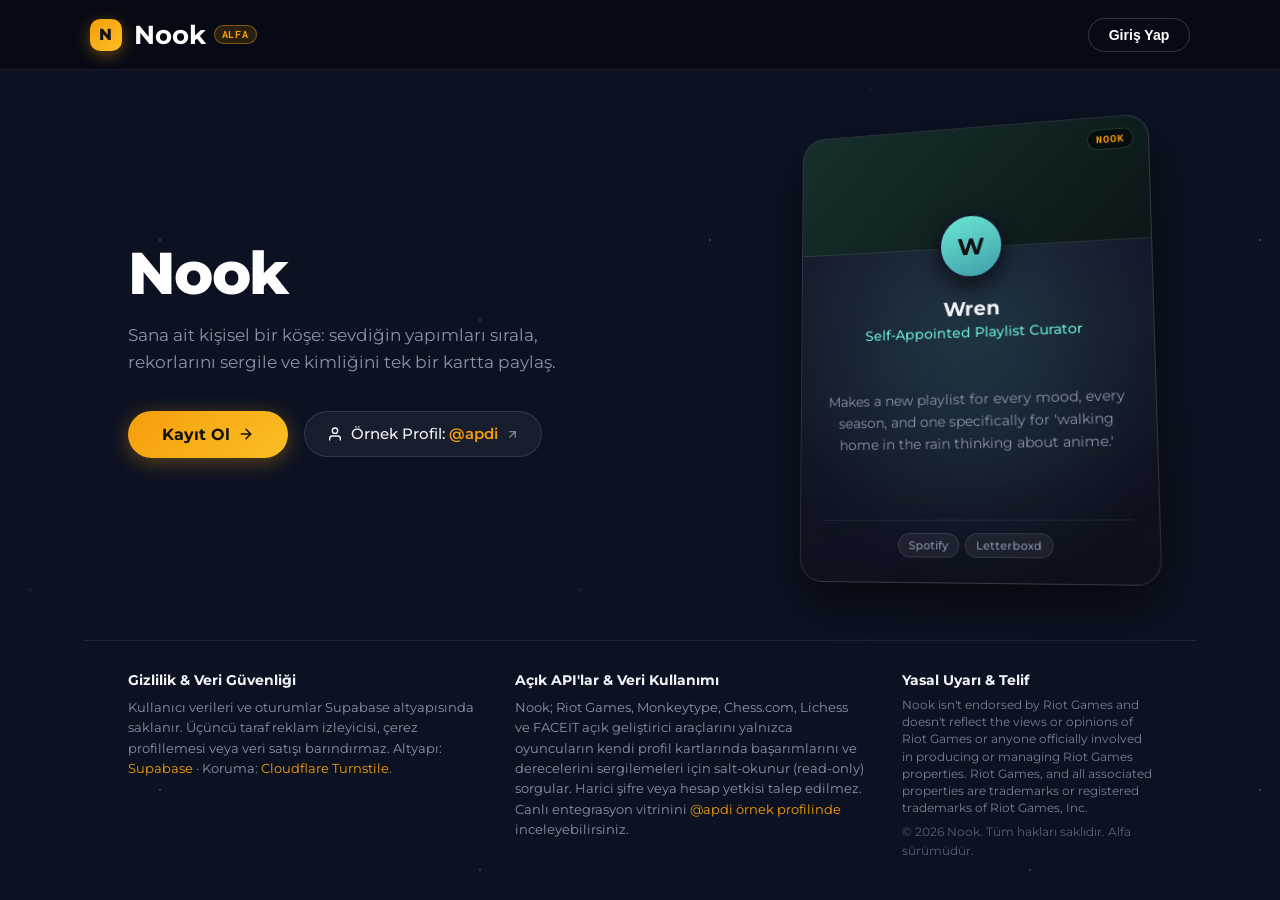
==== commit dacd8d91: "Refactor theme styles for improved dark mode support and consistency - Updated theme.css for _templa" ====
--- a/index.html
+++ b/index.html
@@ -7,16 +7,41 @@
     <title>Nook</title>
     <link rel="preconnect" href="https://fonts.googleapis.com">
     <link rel="preconnect" href="https://fonts.gstatic.com" crossorigin>
-    <!-- Erken Tema & Font Bootstrap (Zero Waste Critical Asset Loading) -->
+    <meta name="theme-color" content="#0b0e14">
+    <!-- Merkezi Tema Kaydı & Erken Bootstrap (Zero Waste Critical Asset Loading) -->
     <script>
+        window.NOOK_THEME_REGISTRY = {
+            'default': {
+                id: 'default',
+                name: 'Nook Orijinal',
+                description: 'Klasik, dengeli ve zarif varsayılan Nook kart deneyimi.',
+                banner_icon: '✨',
+                font: 'Montserrat & Roboto Mono',
+                font_url: 'https://fonts.googleapis.com/css2?family=Montserrat:wght@400;500;600;700;800&family=Roboto+Mono:wght@500;700&display=swap',
+                price_cents: 0,
+                is_active: true
+            },
+            'obsidian-minimal': {
+                id: 'obsidian-minimal',
+                name: 'Obsidian Minimal',
+                description: 'Mat siyah zemin, monokrom tipografi, keskin hatlar ve lüks editoryal kart estetiği.',
+                banner_icon: '🖤',
+                font: 'Cormorant Garamond & Plus Jakarta Sans',
+                font_url: 'https://fonts.googleapis.com/css2?family=Cormorant+Garamond:ital,wght@0,400;0,600;0,700;1,400;1,600&family=Plus+Jakarta+Sans:wght@400;500;600;700&display=swap',
+                price_cents: 500,
+                is_active: true,
+                checkout_url: 'https://apdires.gumroad.com/l/obsidian-minimal'
+            }
+        };
+
         (function() {
             try {
                 var path = window.location.pathname;
                 var cleanPath = path.replace(/^\/Nook\/?/i, '/');
                 var match = cleanPath.match(/^\/@([a-zA-Z0-9_]{3,20})(?:\/.*)?$/);
                 var user = match ? match[1] : new URLSearchParams(window.location.search).get('user');
+                var registry = window.NOOK_THEME_REGISTRY || {};
                 var themeId = 'default';
-                var fontUrl = 'https://fonts.googleapis.com/css2?family=Montserrat:wght@400;500;600;700&family=Roboto+Mono:wght@400;500&display=swap';
                 var primaryColor = null;
                 var ownerMode = 'dark';
 
@@ -51,19 +76,17 @@
                 var effectiveMode = visitorOverride || ownerMode;
                 document.documentElement.setAttribute('data-mode', effectiveMode);
 
-                if (themeId === 'obsidian-minimal') {
-                    fontUrl = 'https://fonts.googleapis.com/css2?family=Cormorant+Garamond:ital,wght@0,400;0,600;0,700;1,400;1,600&family=Plus+Jakarta+Sans:wght@400;500;600;700&display=swap';
+                var themeMeta = document.querySelector('meta[name="theme-color"]');
+                if (themeMeta) {
+                    themeMeta.setAttribute('content', effectiveMode === 'light' ? '#f3f5fa' : '#0b0e14');
                 }
+
+                var themeEntry = registry[themeId] || registry['default'];
+                var fontUrl = (themeEntry && themeEntry.font_url) || 'https://fonts.googleapis.com/css2?family=Montserrat:wght@400;500;600;700;800&family=Roboto+Mono:wght@500;700&display=swap';
 
                 if (themeId !== 'default') {
                     document.documentElement.setAttribute('data-theme', themeId);
-                    
-                    var themeLink = document.createElement('link');
-                    themeLink.id = 'nook-theme-stylesheet';
-                    themeLink.rel = 'stylesheet';
-                    themeLink.setAttribute('data-loaded-theme', themeId);
-                    themeLink.href = 'themes/' + themeId + '/theme.css';
-                    document.head.appendChild(themeLink);
+                    window.__nookBootThemeId = themeId;
                 }
 
                 if (primaryColor) {
@@ -76,7 +99,8 @@
                         var r = parseInt(hex.slice(0, 2), 16) / 255;
                         var g = parseInt(hex.slice(2, 4), 16) / 255;
                         var b = parseInt(hex.slice(4, 6), 16) / 255;
-                        var lum = 0.2126 * Math.pow(r, 2.2) + 0.7152 * Math.pow(g, 2.2) + 0.0722 * Math.pow(b, 2.2);
+                        var lin = function(c) { return c <= 0.03928 ? c / 12.92 : Math.pow((c + 0.055) / 1.055, 2.4); };
+                        var lum = 0.2126 * lin(r) + 0.7152 * lin(g) + 0.0722 * lin(b);
                         document.documentElement.style.setProperty('--accent-contrast', lum > 0.36 ? '#0b0d12' : '#ffffff');
                     }
                 }
@@ -90,7 +114,6 @@
         })();
     </script>
     <meta name="description" content="Sana ait kişisel bir köşe: sevdiğin yapımları sırala, rekorlarını sergile ve kimliğini tek bir kartta paylaş.">
-    <meta name="theme-color" content="#0b0e14">
     <meta name="referrer" content="no-referrer-when-downgrade">
 
     <!-- Favicon & PWA İkonları -->
@@ -126,6 +149,16 @@
     <link rel="stylesheet" href="css/modal.css">
     <link rel="stylesheet" href="css/auth.css">
     <link rel="stylesheet" href="css/onboarding.css">
+    <script>
+        if (window.__nookBootThemeId) {
+            var themeLink = document.createElement('link');
+            themeLink.id = 'nook-theme-stylesheet';
+            themeLink.rel = 'stylesheet';
+            themeLink.setAttribute('data-loaded-theme', window.__nookBootThemeId);
+            themeLink.href = 'themes/' + window.__nookBootThemeId + '/theme.css';
+            document.head.appendChild(themeLink);
+        }
+    </script>
 
     <script>
         // Profil açılıyorsa ilk frame'den itibaren siyah yükleme ekranını hazırla
